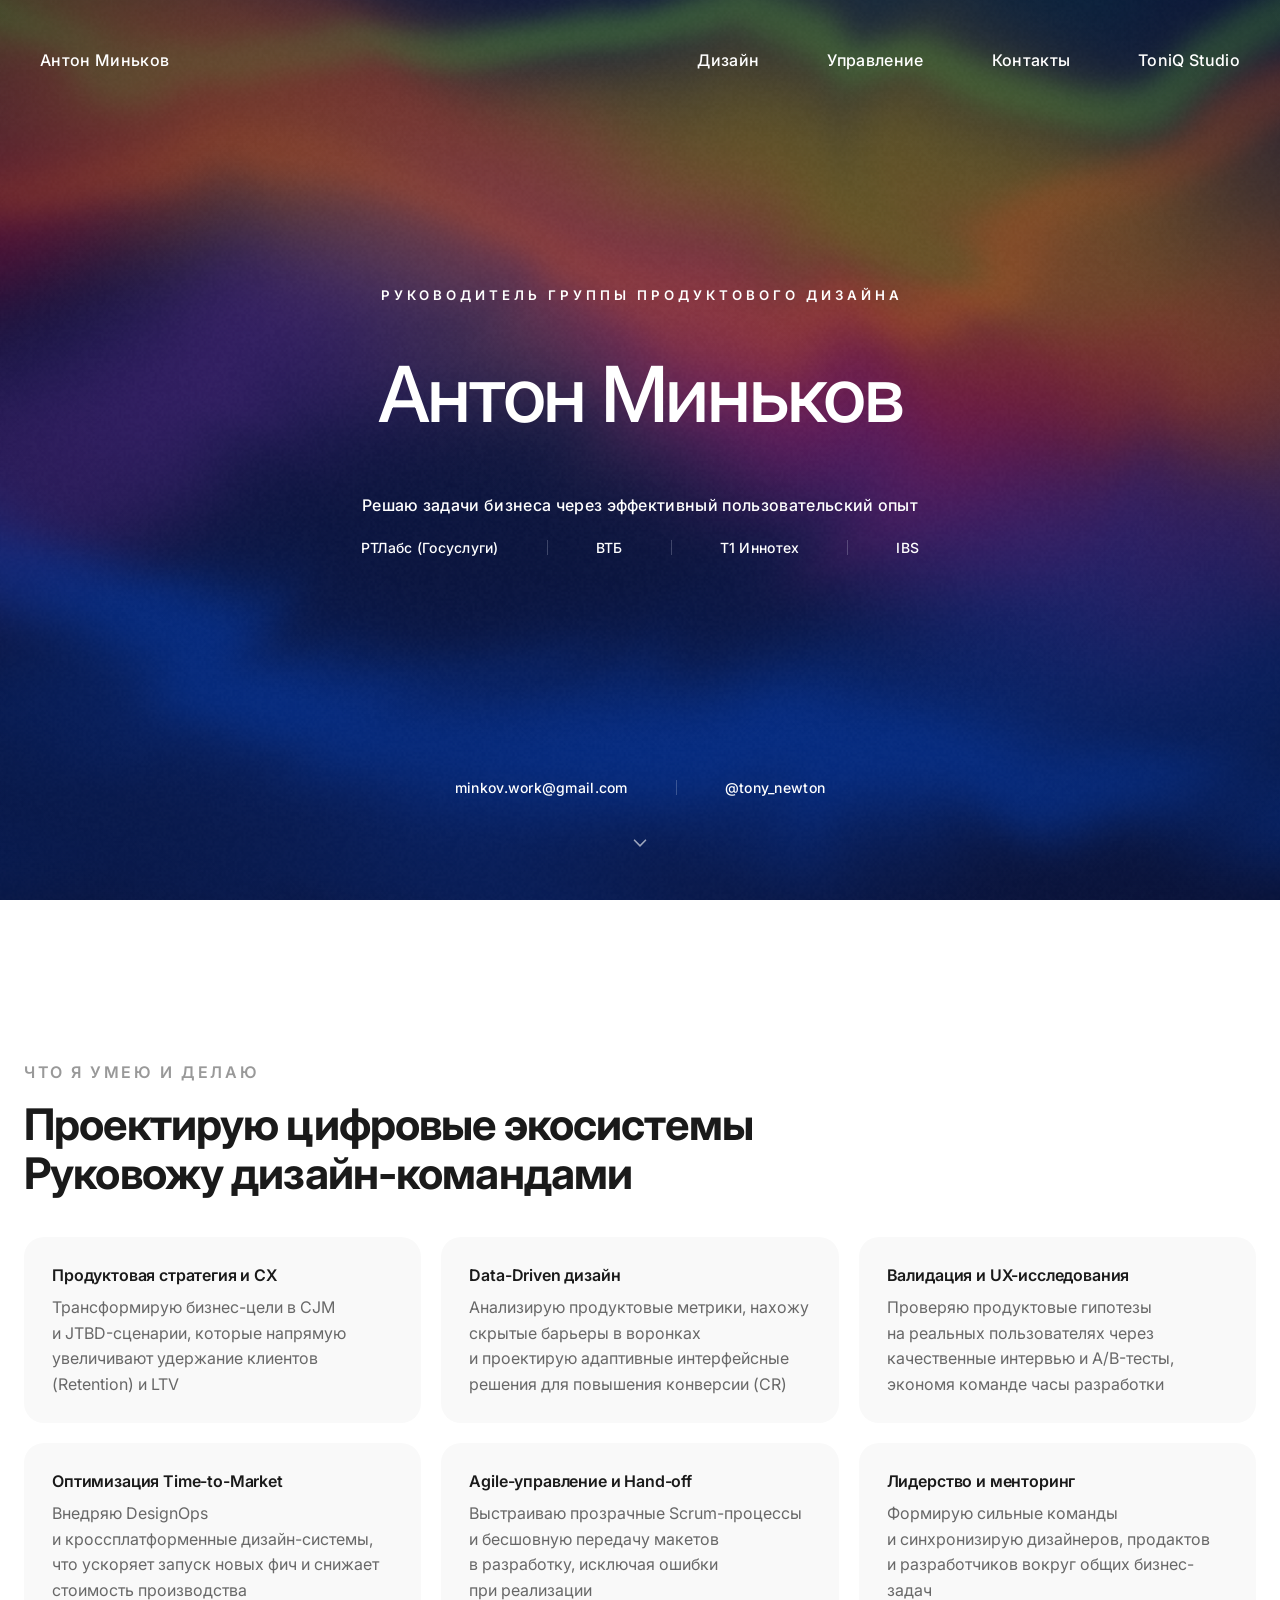
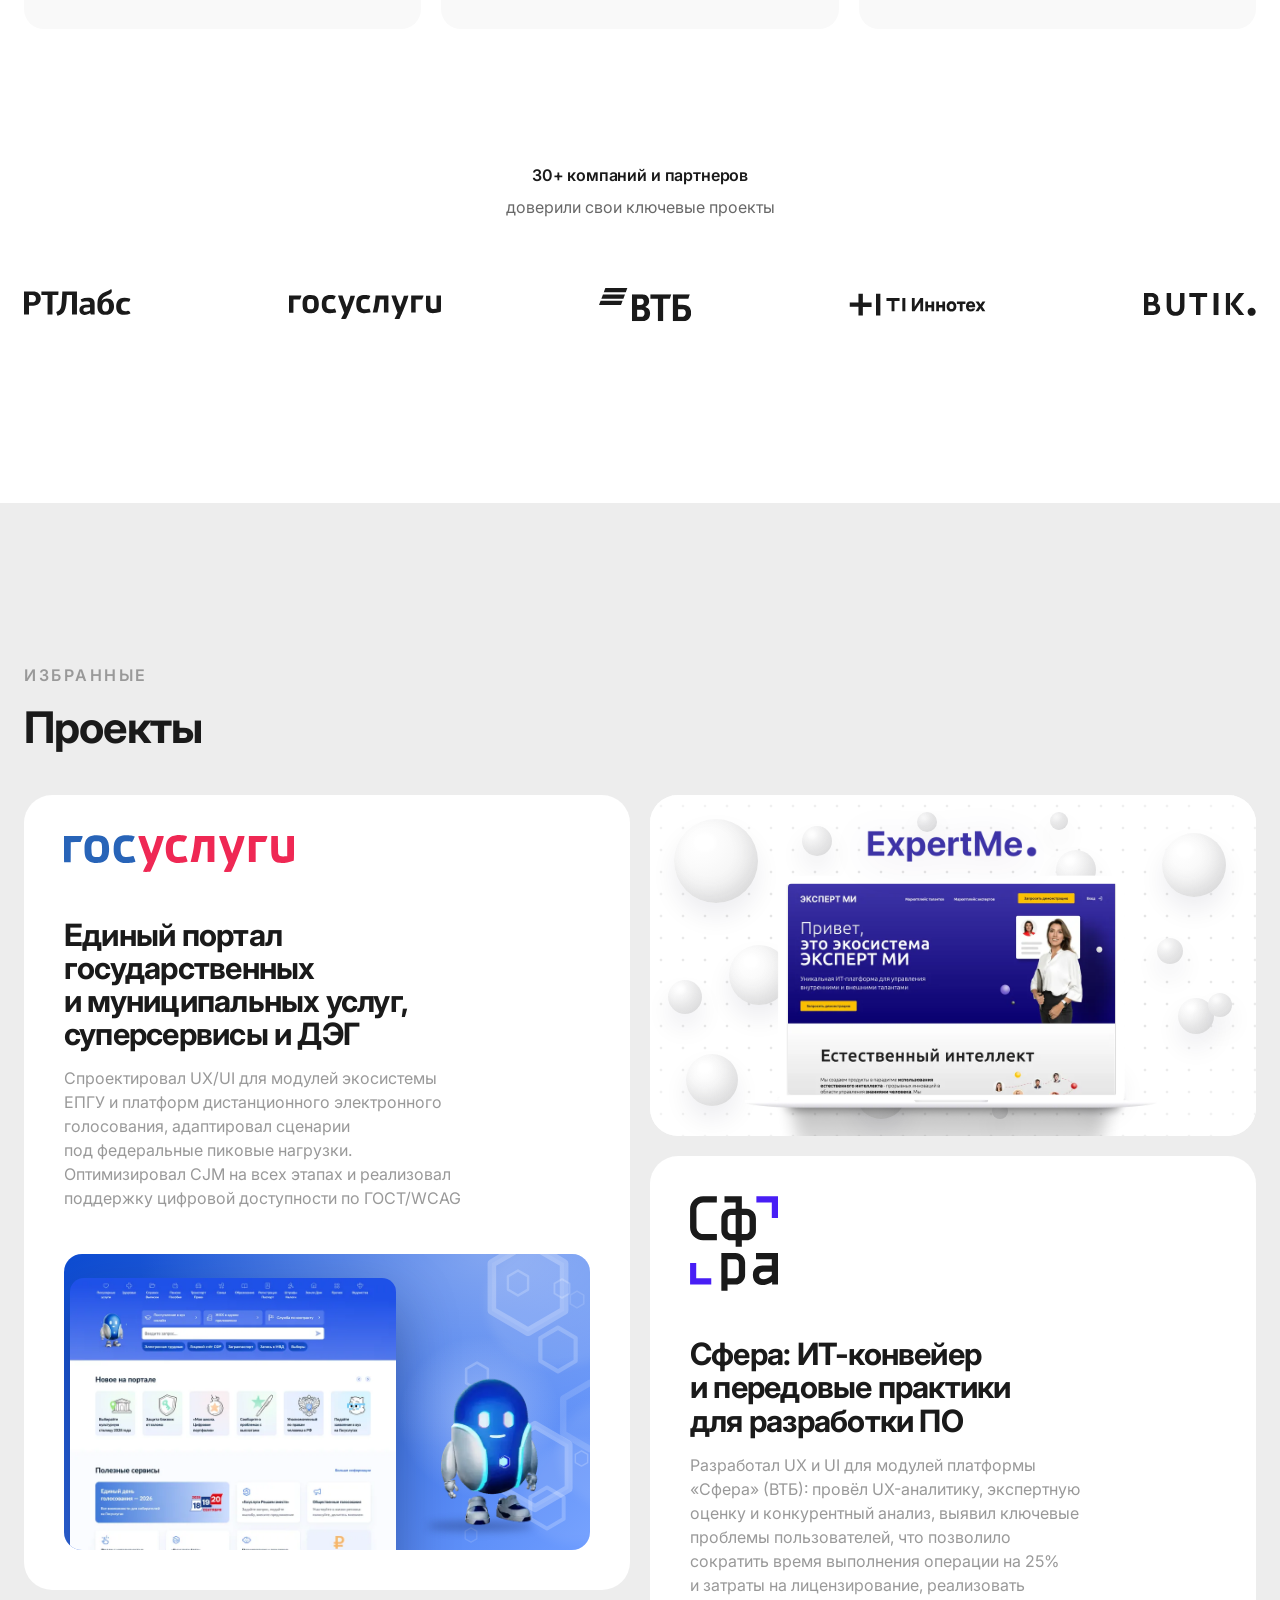
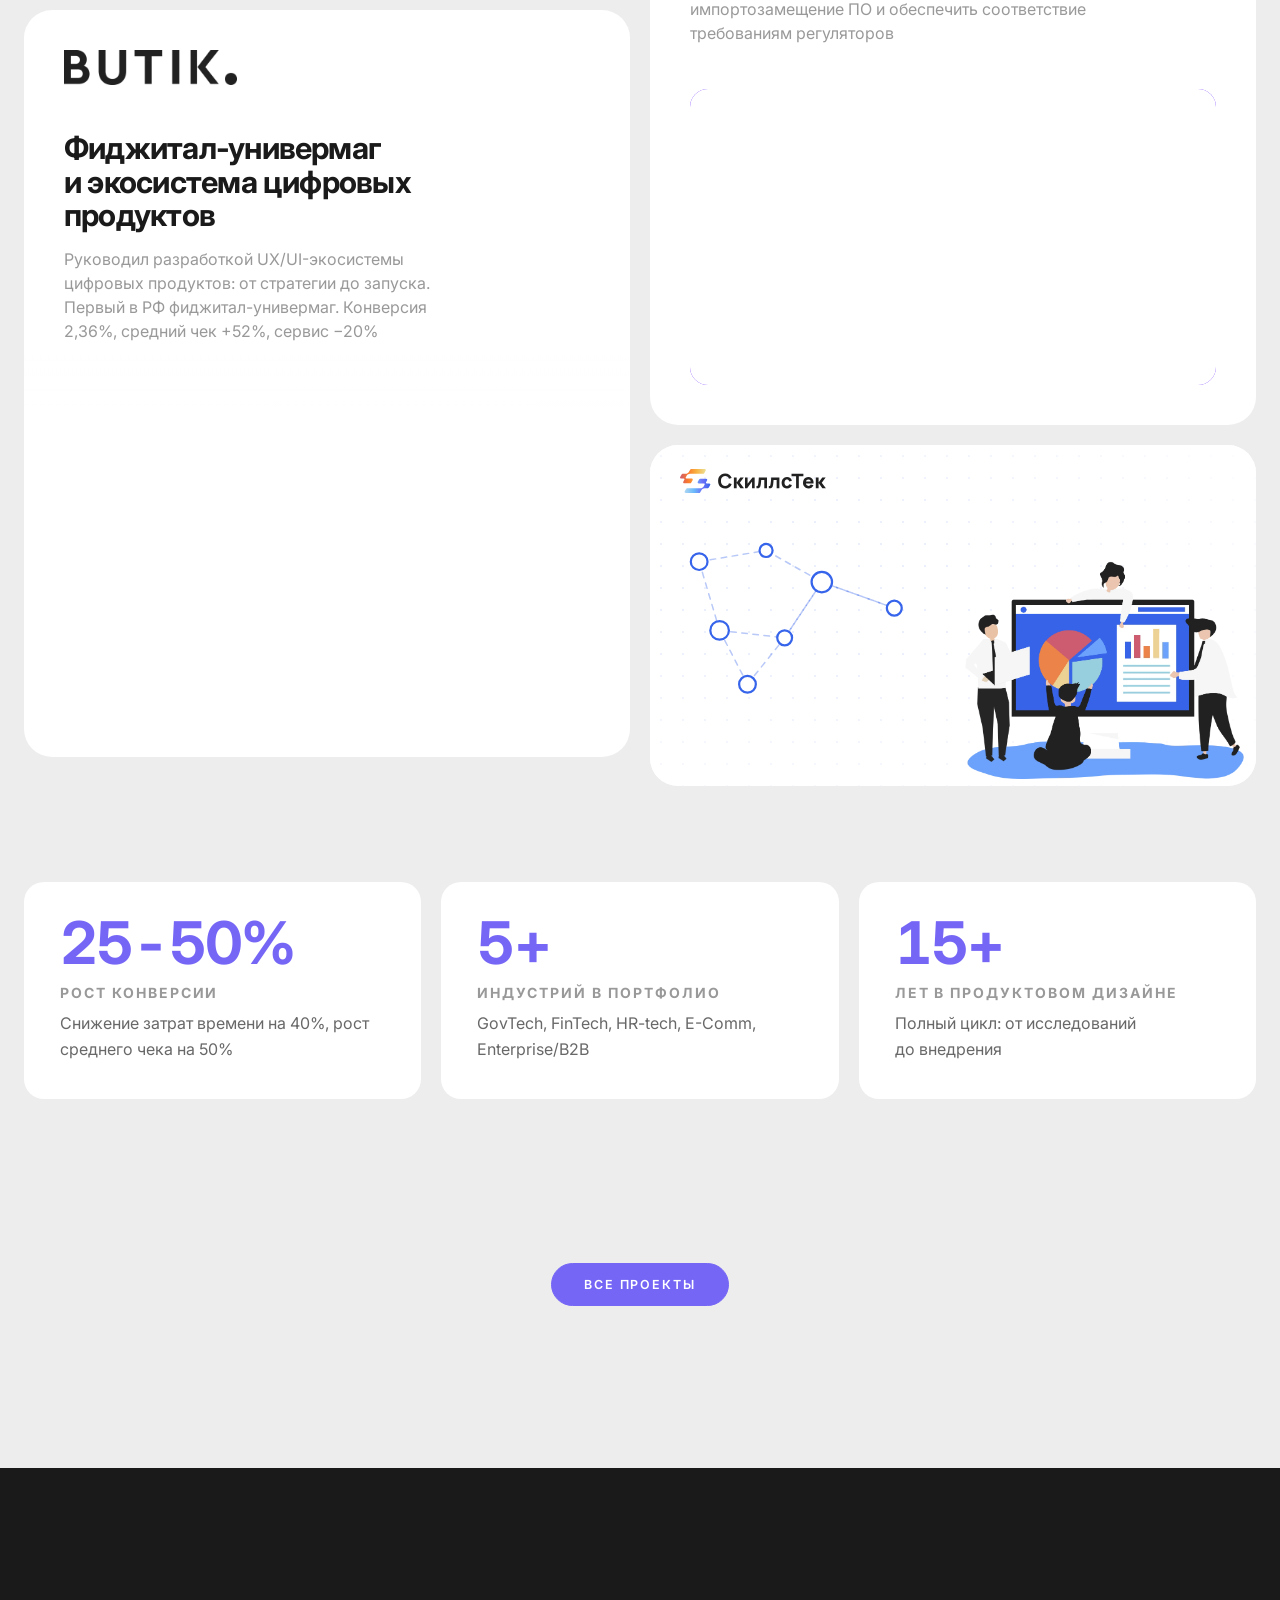
==== index.html @ 94a27f63 "Portfolio site: Антон Миньков — Head of Product Design" ====
<!DOCTYPE html>
<html lang="ru">
<head>
<meta charset="UTF-8">
<meta name="viewport" content="width=device-width, initial-scale=1.0, maximum-scale=1.0">
<title>Антон Миньков — Портфолио</title>
<meta name="description" content="Head of Product Design / Product Design Lead. Проектирую сложные цифровые экосистемы: госсервисы, FinTech, E-commerce. 19+ лет опыта.">
<link rel="icon" href="data:image/svg+xml,%3Csvg xmlns='http://www.w3.org/2000/svg' viewBox='0 0 64 64'%3E%3Crect width='64' height='64' rx='14' fill='%237566F6'/%3E%3Ctext x='32' y='44' font-size='30' font-family='Arial' font-weight='700' fill='white' text-anchor='middle'%3EAM%3C/text%3E%3C/svg%3E">
<link rel="preconnect" href="https://fonts.googleapis.com">
<link rel="preconnect" href="https://fonts.gstatic.com" crossorigin>
<link href="https://fonts.googleapis.com/css2?family=Inter:wght@400;500;600;700;800&display=swap" rel="stylesheet">
<link rel="stylesheet" href="assets/css/style.css">
</head>
<body>

<header class="navbar" id="navbar">
	<nav class="nav">
		<a class="logo" href="index.html">Антон Миньков</a>
		<div class="menu">
			<a href="design.html">Дизайн</a>
			<a href="#">Управление</a>
			<a href="#">Контакты</a>
			<a href="#">ToniQ Studio</a>
		</div>
	</nav>
	<button class="hamburger" id="hamburger" aria-label="Меню"><span></span></button>
</header>

<div class="overlay">
	<a href="design.html">Дизайн</a>
	<a href="#">Управление</a>
	<a href="#">Контакты</a>
	<a href="#">ToniQ Studio</a>
</div>

<main>
	<section class="hero" id="top">
		<canvas id="heroCanvas" aria-hidden="true"></canvas>
		<div class="fallback-bg" aria-hidden="true"></div>
		<div class="hero-veil" aria-hidden="true"></div>

		<div class="hero-inner">
			<p class="hero-topline">Руководитель группы продуктового дизайна</p>

			<div class="hero-name-wrap">
				<span class="hero-name">Антон Миньков</span>
			</div>

			<p class="hero-role">Решаю задачи бизнеса через эффективный пользовательский опыт</p>

			<p class="hero-prev">
				<a href="https://rtlabs.ru/" target="_blank" rel="noopener">РТЛабс (Госуслуги)</a><span class="hero-prev-sep" aria-hidden="true"></span><a href="https://www.vtb.ru/" target="_blank" rel="noopener">ВТБ</a><span class="hero-prev-sep" aria-hidden="true"></span><a href="https://inno.tech/" target="_blank" rel="noopener">T1 Иннотех</a><span class="hero-prev-sep" aria-hidden="true"></span><a href="https://ibs.ru/" target="_blank" rel="noopener">IBS</a>
			</p>
		</div>

		<div class="hero-contacts">
			<a class="contact-link" href="mailto:minkov.work@gmail.com">minkov.work@gmail.com</a>
			<span class="contact-sep" aria-hidden="true"></span>
			<a class="contact-link contact-link--tg" href="https://t.me/tony_newton" target="_blank" rel="noopener">
				<span>@tony_newton</span>
				<span class="contact-qr" aria-hidden="true">
					<img src="assets/img/telegram-qr.svg" alt="" width="148" height="148">
				</span>
			</a>
		</div>

		<a class="hero-scroll" href="#expertise" aria-label="Вниз">
			<svg viewBox="0 0 24 24" width="22" height="22"><path fill="none" stroke="currentColor" stroke-width="1.8" stroke-linecap="round" d="M6 9l6 6 6-6"/></svg>
		</a>
	</section>

	<section class="expertise" id="expertise">
		<div class="container">
			<div class="ex-head reveal">
				<p class="ex-kicker">Что я умею и&nbsp;делаю</p>
				<h2 class="ex-title"><span>Проектирую цифровые экосистемы</span> <span>Руковожу дизайн-командами</span></h2>
			</div>

			<div class="skills">
				<article class="skill-tile reveal">
					<h3 class="skill-title">Продуктовая стратегия и&nbsp;CX</h3>
					<p class="skill-desc">Трансформирую бизнес-цели в&nbsp;CJM и&nbsp;JTBD-сценарии, которые напрямую увеличивают удержание клиентов (Retention) и&nbsp;LTV</p>
				</article>

				<article class="skill-tile reveal">
					<h3 class="skill-title">Data-Driven дизайн</h3>
					<p class="skill-desc">Анализирую продуктовые метрики, нахожу скрытые барьеры в&nbsp;воронках и&nbsp;проектирую адаптивные интерфейсные решения для&nbsp;повышения конверсии (CR)</p>
				</article>

				<article class="skill-tile reveal">
					<h3 class="skill-title">Валидация и&nbsp;UX-исследования</h3>
					<p class="skill-desc">Проверяю продуктовые гипотезы на&nbsp;реальных пользователях через качественные интервью и&nbsp;A/B-тесты, экономя команде часы разработки</p>
				</article>

				<article class="skill-tile reveal">
					<h3 class="skill-title">Оптимизация Time-to-Market</h3>
					<p class="skill-desc">Внедряю DesignOps и&nbsp;кроссплатформенные дизайн-системы, что ускоряет запуск новых фич и&nbsp;снижает стоимость производства</p>
				</article>

				<article class="skill-tile reveal">
					<h3 class="skill-title">Agile-управление и&nbsp;Hand-off</h3>
					<p class="skill-desc">Выстраиваю прозрачные Scrum-процессы и&nbsp;бесшовную передачу макетов в&nbsp;разработку, исключая ошибки при&nbsp;реализации</p>
				</article>

				<article class="skill-tile reveal">
					<h3 class="skill-title">Лидерство и&nbsp;менторинг</h3>
					<p class="skill-desc">Формирую сильные команды и&nbsp;синхронизирую дизайнеров, продактов и&nbsp;разработчиков вокруг общих бизнес-задач</p>
				</article>
			</div>

			<div class="clients" id="clients">
				<h3 class="clients-title reveal"><strong class="clients-title-strong">30+ компаний и партнеров</strong><br><span class="clients-title-sub">доверили свои ключевые проекты</span></h3>

				<div class="clients-stage" role="img" aria-label="Логотипы компаний-клиентов">
					<div class="clients-row">
						<img src="assets/img/clients/01.svg" alt="" loading="lazy" decoding="async">
						<img src="assets/img/clients/02.svg" alt="" loading="lazy" decoding="async">
						<img src="assets/img/clients/03.svg" alt="" loading="lazy" decoding="async">
						<img src="assets/img/clients/04.svg" alt="" loading="lazy" decoding="async">
						<img src="assets/img/clients/05.svg" alt="" loading="lazy" decoding="async">
					</div>
					<div class="clients-row">
						<img src="assets/img/clients/06.svg" alt="" loading="lazy" decoding="async">
						<img src="assets/img/clients/07.svg" alt="" loading="lazy" decoding="async">
						<img src="assets/img/clients/08.svg" alt="" loading="lazy" decoding="async">
						<img src="assets/img/clients/09.svg" alt="" loading="lazy" decoding="async">
						<img src="assets/img/clients/10.svg" alt="" loading="lazy" decoding="async">
					</div>
					<div class="clients-row">
						<img src="assets/img/clients/11.svg" alt="" loading="lazy" decoding="async">
						<img src="assets/img/clients/12.svg" alt="" loading="lazy" decoding="async">
						<img src="assets/img/clients/13.svg" alt="" loading="lazy" decoding="async">
						<img src="assets/img/clients/14.svg" alt="" loading="lazy" decoding="async">
						<img src="assets/img/clients/15.svg" alt="" loading="lazy" decoding="async">
					</div>
				</div>
			</div>

		</div>
	</section>

	<section class="pcards" id="cases">
		<div class="container">
			<div class="ex-head reveal">
				<p class="ex-kicker">Избранные</p>
				<h2 class="ex-title">Проекты</h2>
			</div>

			<div class="pcards-grid">
				<div class="pcards-col">
					<article class="pcard reveal">
						<a class="pcard-link" href="design.html#gosuslugi">
							<img class="pcard-logo pcard-logo--gosuslugi" src="assets/logos/gosuslugi.svg" alt="Госуслуги" width="230" height="36" loading="lazy" decoding="async">
							<h3 class="pcard-title">Единый портал государственных и&nbsp;муниципальных услуг, суперсервисы и&nbsp;ДЭГ</h3>
							<p class="pcard-desc">Спроектировал UX/UI для&nbsp;модулей экосистемы ЕПГУ и&nbsp;платформ дистанционного электронного голосования, адаптировал сценарии под&nbsp;федеральные пиковые нагрузки. Оптимизировал CJM на&nbsp;всех этапах и&nbsp;реализовал поддержку цифровой доступности по&nbsp;ГОСТ/WCAG</p>
							<span class="pcard-media">
								<span class="cover-art art-gosuslugi" style="--bg:linear-gradient(135deg,#0D4CD3 0%,#6D9CFF 100%);">
									<span class="art-bg" style="background:linear-gradient(135deg,#0D4CD3 0%,#6D9CFF 100%);"></span>
									<span class="gs-blob"></span>
									<span class="gs-blob2"></span>
									<span class="gs-blob3"></span>
									<span class="gs-hex h1"></span>
									<span class="gs-hex h2 f"></span>
									<span class="gs-hex h3 dim"></span>
									<span class="gs-hex h4"></span>
									<span class="gs-hex h5"></span>
									<span class="gs-hex h6 dim"></span>
									<span class="gs-hex h7 f"></span>
									<span class="gs-hex h8"></span>
									<span class="gs-hex h9"></span>
									<span class="gs-hex h10 dim"></span>
									<span class="gs-hex h11"></span>
									<span class="gs-hex h12 dim"></span>
									<img class="gs-ui" src="assets/img/gosuslugi-ui.webp" alt="" aria-hidden="true" loading="lazy" decoding="async">
									<span class="max-glow"></span>
									<span class="max-shadow"></span>
									<picture>
										<source media="(prefers-reduced-motion: reduce)" srcset="assets/img/max-greet.webp">
										<img class="max-robot max-robot--live" src="assets/img/max-anim.webp" alt="" aria-hidden="true" loading="lazy" decoding="async">
									</picture>
									<span class="max-spark s1" aria-hidden="true"></span>
									<span class="max-spark s2" aria-hidden="true"></span>
									<span class="max-spark s3" aria-hidden="true"></span>
									<span class="max-spark s4" aria-hidden="true"></span>
									<span class="max-spark s5" aria-hidden="true"></span>
									<span class="max-spark s6" aria-hidden="true"></span>
								</span>
							</span>
						</a>
					</article>

					<article class="pcard pcard--bleed reveal">
						<a class="pcard-link" href="design.html#butik">
							<img class="pcard-logo pcard-logo--butik" src="assets/logos/butik.webp" alt="Butik" width="174" height="35" loading="lazy" decoding="async">
							<h3 class="pcard-title">Фиджитал-универмаг и&nbsp;экосистема цифровых продуктов</h3>
							<p class="pcard-desc">Руководил разработкой UX/UI-экосистемы цифровых продуктов: от&nbsp;стратегии до&nbsp;запуска. Первый в&nbsp;РФ фиджитал-универмаг. Конверсия <span class="num">2,36%</span>, средний чек <span class="num">+52%</span>, сервис <span class="num">−20%</span></p>
							<span class="pcard-media">
								<span class="cover-art art-butik art-butik--clear">
									<span class="butik-slides">
										<img src="assets/img/foto/f01.webp" alt="" aria-hidden="true" loading="lazy" decoding="async">
										<img src="assets/img/foto/f02.webp" alt="" aria-hidden="true" loading="lazy" decoding="async">
										<img src="assets/img/foto/f03.webp" alt="" aria-hidden="true" loading="lazy" decoding="async">
										<img src="assets/img/foto/f04.webp" alt="" aria-hidden="true" loading="lazy" decoding="async">
										<img src="assets/img/foto/f05.webp" alt="" aria-hidden="true" loading="lazy" decoding="async">
										<img src="assets/img/foto/f06.webp" alt="" aria-hidden="true" loading="lazy" decoding="async">
										<img src="assets/img/foto/f07.webp" alt="" aria-hidden="true" loading="lazy" decoding="async">
										<img src="assets/img/foto/f08.webp" alt="" aria-hidden="true" loading="lazy" decoding="async">
										<img src="assets/img/foto/f09.webp" alt="" aria-hidden="true" loading="lazy" decoding="async">
										<img src="assets/img/foto/f10.webp" alt="" aria-hidden="true" loading="lazy" decoding="async">
										<img src="assets/img/foto/f11.webp" alt="" aria-hidden="true" loading="lazy" decoding="async">
										<img src="assets/img/foto/f12.webp" alt="" aria-hidden="true" loading="lazy" decoding="async">
										<img src="assets/img/foto/f13.webp" alt="" aria-hidden="true" loading="lazy" decoding="async">
										<img src="assets/img/foto/f14.webp" alt="" aria-hidden="true" loading="lazy" decoding="async">
									</span>
									<span class="butik-veil" aria-hidden="true"></span>
								</span>
							</span>
						</a>
					</article>
				</div>

				<div class="pcards-col">
					<article class="pcard pcard--half pcard--em reveal">
						<a class="pcard-link" href="design.html">
							<span class="pcard-media">
								<span class="cover-art cover-expertme">
									<span class="ce-dots"></span>
									<span class="ce-ball b1"></span>
									<span class="ce-ball b2"></span>
									<span class="ce-ball b3"></span>
									<span class="ce-ball b4"></span>
									<span class="ce-ball b5"></span>
									<span class="ce-ball b6"></span>
									<span class="ce-ball b7"></span>
									<span class="ce-ball b8"></span>
									<span class="ce-ball b9"></span>
									<span class="ce-ball b10"></span>
									<span class="ce-ball b11"></span>
									<span class="ce-ball b12"></span>
									<span class="ce-ball b13"></span>
									<span class="ce-ball b14"></span>
									<span class="ce-ball b15"></span>
									<span class="ce-ball b16"></span>
									<span class="ce-window">
										<img class="ce-frame" src="assets/img/group6.webp" alt="" aria-hidden="true" width="1106" height="700" loading="lazy" decoding="async">
										<span class="ce-scroll"><img class="ce-page" src="assets/img/expertme-site.webp" alt="" aria-hidden="true" width="820" height="2901" loading="lazy" decoding="async"></span>
									</span>
									<img class="ce-word" src="assets/logos/expertme-wordmark-3e34a8.png" alt="ExpertMe" width="470" height="120" loading="lazy" decoding="async">
								</span>
							</span>
						</a>
					</article>

					<article class="pcard reveal">
						<a class="pcard-link" href="design.html#innotech">
							<img class="pcard-logo pcard-logo--sfera" src="assets/logos/sfera.svg" alt="Сфера" width="88" height="95" loading="lazy" decoding="async">
							<h3 class="pcard-title">Сфера: ИТ-конвейер и&nbsp;передовые практики для&nbsp;разработки ПО</h3>
							<p class="pcard-desc">Разработал UX и&nbsp;UI для&nbsp;модулей платформы «Сфера» (ВТБ): провёл UX-аналитику, экспертную оценку и&nbsp;конкурентный анализ, выявил ключевые проблемы пользователей, что позволило сократить время выполнения операции на&nbsp;<span class="num">25%</span> и&nbsp;затраты на&nbsp;лицензирование, реализовать импортозамещение ПО и&nbsp;обеспечить соответствие требованиям регуляторов</p>
							<span class="pcard-media">
							<span class="cover-art sfera-video-cover">
								<video class="sfera-video" poster="assets/video/sfera-poster.webp" muted loop playsinline preload="none" aria-hidden="true">
									<source data-src="assets/video/sfera-720p.mp4" type="video/mp4">
									<source data-src="assets/video/sfera-720p.webm" type="video/webm">
								</video>
							</span>
							</span>
						</a>
					</article>

					<article class="pcard pcard--half pcard--skill reveal">
						<a class="pcard-link" href="#">
							<span class="pcard-media">
								<span class="cover-art cover-skill">
									<span class="sk-grid" aria-hidden="true"></span>
									<svg class="sk-net" viewBox="0 0 300 200" aria-hidden="true">
										<g class="sk-lines">
											<line x1="40" y1="42" x2="112" y2="30"/>
											<line x1="112" y1="30" x2="172" y2="64"/>
											<line x1="172" y1="64" x2="250" y2="92"/>
											<line x1="40" y1="42" x2="62" y2="116"/>
											<line x1="62" y1="116" x2="132" y2="124"/>
											<line x1="132" y1="124" x2="172" y2="64"/>
											<line x1="62" y1="116" x2="92" y2="174"/>
											<line x1="92" y1="174" x2="132" y2="124"/>
											<line x1="172" y1="64" x2="132" y2="124"/>
											<line x1="250" y1="92" x2="172" y2="64"/>
										</g>
										<g class="sk-nodes">
											<circle cx="40" cy="42" r="9" style="--d:0s"/>
											<circle cx="112" cy="30" r="7" style="--d:-.3s"/>
											<circle cx="172" cy="64" r="11" style="--d:-.6s"/>
											<circle cx="250" cy="92" r="8" style="--d:-.9s"/>
											<circle cx="62" cy="116" r="10" style="--d:-1.2s"/>
											<circle cx="132" cy="124" r="8" style="--d:-1.5s"/>
											<circle cx="92" cy="174" r="9" style="--d:-1.8s"/>
										</g>
									</svg>
									<img class="sk-logo" src="assets/logos/skillstech.svg" alt="СкиллсТек" width="140" height="23" loading="lazy" decoding="async">
									<img class="sk-hero" src="assets/img/skillstech-hero.webp" alt="" aria-hidden="true" width="893" height="707" loading="lazy" decoding="async">
								</span>
							</span>
						</a>
					</article>
				</div>
			</div>

			<div class="stats reveal">
				<div class="stats-row">
					<div class="stat">
						<p class="stat-num" data-count="25" data-suffix="-50%">25-50%</p>
						<p class="stat-label">Рост конверсии</p>
						<p class="stat-note">Снижение затрат времени на&nbsp;40%, рост среднего чека на&nbsp;50%</p>
					</div>
					<div class="stat">
						<p class="stat-num" data-count="5" data-suffix="+">5+</p>
						<p class="stat-label">Индустрий в&nbsp;портфолио</p>
						<p class="stat-note">GovTech, FinTech, HR-tech, E-Comm, Enterprise/B2B</p>
					</div>
					<div class="stat">
						<p class="stat-num" data-count="15" data-suffix="+">15+</p>
						<p class="stat-label">Лет в&nbsp;продуктовом дизайне</p>
						<p class="stat-note">Полный цикл: от&nbsp;исследований до&nbsp;внедрения</p>
					</div>
				</div>
			</div>

			<div class="ex-all-wrap reveal">
				<a class="ex-all" href="design.html">Все проекты</a>
			</div>
		</div>
	</section>

	<footer class="footer" id="contact">
	</footer>
</main>

<script src="assets/js/aurora.js"></script>
<script src="assets/js/main.js"></script>
</body>
</html>
---- assets/css/style.css ----
/* ============================================================
   Антон Миньков — Portfolio (inspired by michellegore.com)
   ============================================================ */

:root {
  --ink: #1A1A1A;
  --gray: #4f4f4f;
  --gray-2: #686868;
  --gray-3: #999999;
  --gray-4: #a5a5a5;
  --paper: #ffffff;
  --paper-2: #f9f9f9;
  --card: #f1f1f1;
  --pill: #262626;
  --line: #eeeeee;
  --vl-gap: clamp(120px, 25.3125vw, 324px);
  --maxw: 1280px;
}

* { margin: 0; padding: 0; box-sizing: border-box; }

html { scroll-behavior: smooth; }

body {
  font-family: "Inter", -apple-system, BlinkMacSystemFont, "Segoe UI", Roboto, "Helvetica Neue", Arial, sans-serif;
  color: var(--gray);
  background: var(--paper);
  -webkit-font-smoothing: antialiased;
  text-rendering: optimizeLegibility;
}

img { max-width: 100%; display: block; }
a { color: var(--gray-2); text-decoration: none; }
a:hover { color: var(--gray-4); }

.container { width: 100%; max-width: var(--maxw); margin: 0 auto; padding: 0 24px; }

/* ---------------- Header ---------------- */

.navbar {
  position: fixed;
  top: 0; left: 0; right: 0;
  z-index: 60;
  display: flex;
  align-items: center;
  justify-content: space-between;
  padding: 22px 40px;
  height: 62px;
  transition: background .35s ease, box-shadow .35s ease, padding .35s ease, height .35s ease;
}

.nav {
  display: flex;
  align-items: center;
  justify-content: space-between;
  width: 100%;
  max-width: 1280px;
  margin: 0 auto;
}

.navbar .logo {
  font-size: 16px;
  font-weight: 500;
  letter-spacing: .02em;
  line-height: 18px;
  color: #ffffff;
  white-space: nowrap;
  transition: color .35s ease, transform .35s ease, opacity .3s ease;
  transform: translateY(29px);
}

.navbar .logo:hover { opacity: .78; }

.navbar .menu {
  display: flex;
  gap: 68px;
  transition: transform .35s ease;
  transform: translateY(29px);
}

.navbar .menu a {
  font-size: 16px;
  font-weight: 500;
  letter-spacing: .02em;
  line-height: 18px;
  color: #ffffff;
  transition: color .3s ease, opacity .3s ease;
}

.navbar .menu a:hover { color: #ffffff; opacity: .75; }

.navbar.scrolled {
  background: rgba(255, 255, 255, .94);
  backdrop-filter: blur(14px);
  -webkit-backdrop-filter: blur(14px);
  box-shadow: 0 1px 0 rgba(0, 0, 0, .06);
  height: 120px;
  padding: 0 40px;
}

.navbar.scrolled .logo { color: var(--ink); transform: translateY(0); }
.navbar.scrolled .menu { transform: translateY(0); }
.navbar.scrolled .hamburger { transform: translateY(0); }
.navbar.scrolled .menu a { color: var(--gray-2); }
.navbar.scrolled .menu a:hover { color: var(--ink); opacity: .75; }
.navbar .menu a.active { color: #ffffff; }
.navbar.scrolled .menu a.active { color: var(--ink); }

body.menu-open .navbar { z-index: 70; }
body.menu-open .logo { color: var(--ink); }

.hamburger {
  display: none;
  width: 42px; height: 42px;
  border: 0;
  background: transparent;
  cursor: pointer;
  position: relative;
  z-index: 70;
  transition: transform .35s ease;
  transform: translateY(29px);
}

.hamburger span,
.hamburger span::before,
.hamburger span::after {
  content: "";
  position: absolute;
  left: 10px; right: 10px;
  height: 2px;
  background: #ffffff;
  transition: background .3s ease, transform .3s ease, top .3s ease;
}

.hamburger span { top: 20px; }
.hamburger span::before { top: -7px; left: 0; right: 0; }
.hamburger span::after { top: 7px; left: 0; right: 0; }

.navbar.scrolled .hamburger span,
.navbar.scrolled .hamburger span::before,
.navbar.scrolled .hamburger span::after { background: var(--ink); }

body.menu-open .hamburger span { background: transparent; }
body.menu-open .hamburger span::before { top: 0; transform: rotate(45deg); background: var(--ink); }
body.menu-open .hamburger span::after { top: 0; transform: rotate(-45deg); background: var(--ink); }

.overlay {
  position: fixed;
  inset: 0;
  z-index: 65;
  background: rgba(255, 255, 255, .98);
  display: flex;
  flex-direction: column;
  align-items: center;
  justify-content: center;
  gap: 26px;
  opacity: 0;
  visibility: hidden;
  transition: opacity .35s ease, visibility .35s ease;
}

body.menu-open .overlay { opacity: 1; visibility: visible; }

.overlay a {
  font-size: 1.7rem;
  font-weight: 700;
  color: var(--ink);
  transition: color .3s ease, opacity .3s ease;
}

.overlay a:hover { color: #7566F6; opacity: .85; }

/* ---------------- Hero ---------------- */

.hero {
  position: relative;
  min-height: 100vh;
  overflow: hidden;
  background: #0B143B;
  display: flex;
  align-items: center;
  justify-content: center;
  text-align: center;
}

#heroCanvas { position: absolute; inset: 0; width: 100%; height: 100%; display: block; }

.fallback-bg {
  position: absolute; inset: 0;
  background: linear-gradient(135deg, #0B143B 0%, #17256C 22%, #0055FF 40%, #7A2F99 55%, #FF0033 68%, #FFCC00 84%, #00CC66 100%);
  background-size: 300% 300%;
  animation: drift 26s ease-in-out infinite;
}

@keyframes drift {
  0%, 100% { background-position: 0% 50%; }
  50%      { background-position: 100% 50%; }
}

body.webgl .fallback-bg { display: none; }

.hero-veil {
  position: absolute; inset: 0;
  background: radial-gradient(120% 90% at 50% 45%, rgba(11, 20, 59, .18) 0%, rgba(11, 20, 59, .55) 100%);
}

.hero-inner {
  position: relative;
  z-index: 2;
  padding: 0 24px;
  width: 100%;
  display: flex;
  flex-direction: column;
  align-items: center;
  transform: translateY(-40px);
}

@keyframes heroReveal {
  from { opacity: 0; transform: translateY(34px); }
  to   { opacity: 1; transform: translateY(0); }
}

.hero-inner > * {
  opacity: 0;
  animation: heroReveal 1.1s cubic-bezier(.22, 1, .36, 1) forwards;
}

.hero-topline      { animation-delay: .10s; }
.hero-name-wrap    { animation-delay: .28s; }
.hero-role         { animation-delay: .52s; }
.hero-prev         { animation-delay: .70s; }

@media (prefers-reduced-motion: reduce) {
  .hero-inner > * { animation: none; opacity: 1; }
  .hero-contacts { animation: none; opacity: 1; }
  .hero-scroll { animation: none; opacity: 1; }
}

.hero-topline {
  position: relative;
  top: -24px;
  white-space: nowrap;
  font-size: .892rem;
  font-weight: 600;
  letter-spacing: .3em;
  text-indent: .3em;
  text-transform: uppercase;
  line-height: 1.4;
  color: #ffffff;
  margin-top: 40px;
  margin-bottom: 14px;
}

.hero-name-wrap {
  position: relative;
  top: -16px;
  margin: 28px 0 26px;
}

.hero-name {
  font-size: clamp(2.9rem, 12vw, 4.83rem);
  font-weight: 500;
  line-height: 1.04;
  letter-spacing: -.03em;
  color: #ffffff;
}

.hero-name .dim { color: rgba(255, 255, 255, .22); }

@keyframes marquee {
  from { transform: translateX(0); }
  to   { transform: translateX(-50%); }
}

.hero-role {
  font-size: 16px;
  font-weight: 500;
  letter-spacing: .02em;
  line-height: 1.5;
  text-wrap: balance;
  color: #ffffff;
  margin-top: 16px;
  margin-bottom: 12px;
}

.hero-prev {
  position: relative;
  top: 8px;
  margin-top: 0;
  display: flex;
  align-items: center;
  justify-content: center;
  flex-wrap: wrap;
  gap: 48px;
  font-size: 14px;
  font-weight: 500;
  letter-spacing: .02em;
  line-height: 1.55;
  color: #ffffff;
}

.hero-prev-sep {
  flex: none;
  width: 1px;
  height: 15px;
  background: rgba(238, 242, 255, .22);
}

.hero-prev a {
  position: relative;
  color: inherit;
  transition: color .3s ease, opacity .3s ease;
}

.hero-prev a::after {
  content: "";
  position: absolute;
  left: calc(100% + 4px);
  top: 50%;
  width: .75em;
  height: .75em;
  background: currentColor;
  -webkit-mask: url("data:image/svg+xml,%3Csvg%20xmlns='http://www.w3.org/2000/svg'%20viewBox='0%200%2024%2024'%20fill='none'%20stroke='black'%20stroke-width='2.4'%20stroke-linecap='round'%20stroke-linejoin='round'%3E%3Cpath%20d='M3%2021%2021%203M8%203h13v13'/%3E%3C/svg%3E") center / contain no-repeat;
  mask: url("data:image/svg+xml,%3Csvg%20xmlns='http://www.w3.org/2000/svg'%20viewBox='0%200%2024%2024'%20fill='none'%20stroke='black'%20stroke-width='2.4'%20stroke-linecap='round'%20stroke-linejoin='round'%3E%3Cpath%20d='M3%2021%2021%203M8%203h13v13'/%3E%3C/svg%3E") center / contain no-repeat;
  opacity: 0;
  transform: translate(-4px, -50%);
  transition: opacity .25s ease, transform .3s cubic-bezier(.22, 1, .36, 1);
}

.hero-prev a:hover {
  color: #ffffff;
  opacity: .75;
}

.hero-prev a:hover::after {
  opacity: 1;
  transform: translate(2px, -50%);
}

.hero-contacts {
  position: absolute;
  left: 0; right: 0;
  bottom: 104px;
  z-index: 4;
  display: flex;
  align-items: center;
  justify-content: center;
  gap: 48px;
  padding: 0 40px;
  pointer-events: none;
  opacity: 0;
  animation: contactsIn 1.2s ease .9s forwards;
}

@keyframes contactsIn {
  from { opacity: 0; }
  to   { opacity: 1; }
}

.hero-contacts a { pointer-events: auto; }

.contact-link {
  display: inline-flex;
  align-items: center;
  gap: 10px;
  font-size: 14px;
  font-weight: 500;
  letter-spacing: .02em;
  color: #ffffff;
  text-decoration: none;
  white-space: nowrap;
  transition: color .3s ease, opacity .3s ease;
}

.contact-link:hover { color: #ffffff; }

.contact-link:not(.contact-link--tg):hover { opacity: .75; }

.contact-link--tg:hover > span { opacity: .75; }

.contact-link--tg { position: relative; }

.contact-sep {
  flex: none;
  width: 1px;
  height: 15px;
  background: rgba(238, 242, 255, .22);
}

.contact-qr {
  position: absolute;
  bottom: calc(100% + 16px);
  left: 50%;
  width: 168px; height: 168px;
  padding: 10px;
  border-radius: 16px;
  background: #ffffff;
  box-shadow: 0 24px 64px rgba(4, 8, 34, .55);
  transform: translate(-50%, 12px) scale(.94);
  opacity: 0;
  visibility: hidden;
  pointer-events: none;
  transition: opacity .3s ease, transform .4s cubic-bezier(.22, 1, .36, 1), visibility .4s;
}

.contact-qr::after {
  content: "";
  position: absolute;
  left: 50%;
  bottom: -6px;
  width: 12px; height: 12px;
  border-radius: 2px;
  background: #ffffff;
  transform: translateX(-50%) rotate(45deg);
}

.contact-qr img {
  display: block;
  width: 100%; height: 100%;
  border-radius: 8px;
}

.contact-link--tg:hover .contact-qr,
.contact-link--tg:focus-visible .contact-qr {
  opacity: 1;
  visibility: visible;
  transform: translate(-50%, 0) scale(1);
}

@media (hover: none) {
  .contact-qr { display: none; }
}

.hero-scroll {
  position: absolute;
  left: 50%;
  bottom: 46px;
  transform: translateX(-50%);
  z-index: 3;
  width: 22px; height: 22px;
  display: grid;
  place-items: center;
  color: rgba(255, 255, 255, .6);
  opacity: 0;
  animation: contactsIn 1.2s ease .9s forwards;
  transition: color .3s ease;
}

.hero-scroll:hover { color: #ffffff; }

.hero-scroll svg {
  animation: bob 3s ease-in-out 2.1s infinite;
}

@keyframes bob {
  0%, 100% { transform: translateY(0); }
  50%      { transform: translateY(6px); }
}

@media (prefers-reduced-motion: reduce) {
  .hero-name-track { animation: none; }
  .fallback-bg { animation: none; }
  .hero-scroll svg { animation: none; }
}

/* ---------------- Work cover (inner page) ---------------- */

.work-cover {
  position: relative;
  min-height: 100vh;
  display: flex;
  align-items: center;
  overflow: hidden;
  background: #0F5BFF;
}

.cover-bg {
  position: absolute;
  inset: 0;
  background: linear-gradient(135deg, #0F5BFF 0%, #6FA0FF 100%);
}

.cover-veil {
  position: absolute;
  inset: 0;
  background: linear-gradient(90deg, rgba(6, 14, 46, .62) 0%, rgba(6, 14, 46, .2) 55%, rgba(6, 14, 46, .45) 100%);
}

.work-cover-inner {
  position: relative;
  z-index: 2;
  width: 100%;
  display: flex;
  align-items: center;
  min-height: 100vh;
  padding-top: 150px;
  padding-bottom: 180px;
}

.work-cover-left { width: min(380px, 100%); }

.cover-mark {
  font-size: clamp(1.6rem, 3vw, 2.4rem);
  font-weight: 700;
  letter-spacing: .02em;
  color: #ffffff;
  margin-bottom: 44px;
}

.cover-label {
  font-size: .78rem;
  font-weight: 700;
  letter-spacing: .02em;
  color: #ffffff;
}

.cover-value {
  margin-top: 4px;
  font-size: 14px;
  font-weight: 400;
  line-height: 1.5;
  color: rgba(255, 255, 255, .92);
}

.cover-line {
  display: block;
  height: 1px;
  background: rgba(255, 255, 255, .25);
  margin: 18px 0;
}

.cover-btn {
  position: absolute;
  left: 24px;
  bottom: 76px;
  z-index: 3;
  display: inline-block;
  padding: 10px 26px;
  border: 1px solid rgba(255, 255, 255, .8);
  border-radius: 2px;
  font-size: .72rem;
  font-weight: 600;
  letter-spacing: .18em;
  text-transform: uppercase;
  color: #ffffff;
  transition: background .3s ease, color .3s ease, border-color .3s ease;
}

.cover-btn:hover {
  background: #ffffff;
  border-color: #ffffff;
  color: #020202;
}

.cover-more {
  position: absolute;
  left: 50%;
  bottom: 34px;
  transform: translateX(-50%);
  z-index: 3;
  color: rgba(255, 255, 255, .7);
  transition: color .3s ease;
}

.cover-more:hover { color: #ffffff; }

/* ---------------- Expertise ---------------- */

.expertise {
  min-height: 100vh;
  display: flex;
  flex-direction: column;
  justify-content: center;
  padding: calc(var(--vl-gap) / 2) 0 calc(var(--vl-gap) / 2);
}

.ex-kicker {
  font-size: 1rem;
  font-weight: 600;
  letter-spacing: .16em;
  text-transform: uppercase;
  color: var(--gray-3);
  margin-bottom: 18px;
}

.ex-title {
  font-size: clamp(1.9rem, 3.4vw, 3rem);
  font-weight: 700;
  letter-spacing: -.02em;
  line-height: 1.12;
  color: var(--ink);
  max-width: 900px;
  margin-bottom: 40px;
}

@media (min-width: 768px) {
  .ex-title span { display: block; }
}

/* ---------------- Skills bento ---------------- */

.skills {
  display: grid;
  grid-template-columns: repeat(3, 1fr);
  gap: 20px;
}

.skill-tile {
  display: flex;
  flex-direction: column;
  padding: 28px 28px 26px;
  background: var(--paper-2);
  border-radius: 20px;
  transition:
    transform .45s cubic-bezier(.22, 1, .36, 1),
    box-shadow .45s ease;
}

.skill-tile:hover {
  transform: translateY(-5px);
  box-shadow: 0 28px 56px -32px rgba(30, 21, 82, .26);
}

.skill-title {
  font-size: 16px;
  font-weight: 600;
  letter-spacing: -.01em;
  line-height: 1.35;
  color: var(--ink);
}

.skill-desc {
  margin-top: 8px;
  font-size: 16px;
  line-height: 1.6;
  color: var(--gray-2);
}

/* Entrance animation with stagger */
@keyframes riseIn {
  from { opacity: 0; transform: translateY(28px); }
  to   { opacity: 1; transform: none; }
}

.skill-tile.reveal {
  opacity: 0;
  transform: translateY(28px);
  transition: none;
}

.skill-tile.reveal.in {
  opacity: 1;
  transform: none;
  animation: riseIn .7s cubic-bezier(.22, 1, .36, 1) backwards;
  transition:
    transform .45s cubic-bezier(.22, 1, .36, 1),
    box-shadow .45s ease;
}

.skill-tile.reveal.in:nth-child(2) { animation-delay: .06s; }
.skill-tile.reveal.in:nth-child(3) { animation-delay: .12s; }
.skill-tile.reveal.in:nth-child(4) { animation-delay: .18s; }
.skill-tile.reveal.in:nth-child(5) { animation-delay: .24s; }
.skill-tile.reveal.in:nth-child(6) { animation-delay: .3s; }

/* ---------------- Stats (inside projects section) ---------------- */

.stats {
  margin-top: calc(var(--vl-gap) / 2);
}

.pcards .stats { margin-top: 96px; }

.stats-row {
  display: grid;
  grid-template-columns: repeat(3, 1fr);
  gap: 20px;
}

.stat {
  background: #ffffff;
  border-radius: 20px;
  padding: 32px 36px 36px;
}

.stat-num {
  font-size: clamp(3rem, 4.6vw, 4.3rem);
  font-weight: 700;
  letter-spacing: -.03em;
  line-height: 1;
  color: #7566f6;
  font-variant-numeric: tabular-nums;
}

.stat-label {
  margin-top: 12px;
  font-size: 14px;
  font-weight: 700;
  letter-spacing: .14em;
  text-transform: uppercase;
  color: var(--gray-3);
}

.stat-note {
  margin-top: 10px;
  max-width: 34ch;
  font-size: 16px;
  line-height: 1.6;
  color: var(--gray-2);
}

/* ---------------- Clients / Trusted by ---------------- */

.clients {
  margin-top: 136px;
}

.clients-title {
  font-size: 16px;
  font-weight: 600;
  letter-spacing: -.01em;
  line-height: 1.35;
  color: var(--ink);
  text-align: center;
  margin-bottom: 48px;
}

.clients-title-strong {
  font-weight: 600;
}

.clients-title-sub {
  display: inline-block;
  margin-top: 8px;
  font-weight: 400;
  letter-spacing: 0;
  line-height: 1.6;
  color: var(--gray-2);
}

.clients-stage {
  position: relative;
  height: 72px;
}

.clients-row {
  position: absolute;
  inset: 0;
  display: flex;
  align-items: center;
  justify-content: space-between;
  opacity: 0;
  transform: translateY(24px);
  transition: opacity .5s ease, transform .5s ease;
}

.clients-row.is-active {
  opacity: 1;
  transform: none;
  z-index: 2;
}

.clients-row.is-leaving {
  opacity: 0;
  transform: translateY(-16px);
  z-index: 1;
}

.clients-row img {
  display: block;
  width: auto;
  height: auto;
  opacity: 0;
  transform: translateY(12px);
  transition: opacity .35s ease, transform .35s ease;
}

.clients-row.is-active img {
  opacity: 1;
  transform: none;
}

.clients-row.is-active img:nth-child(1) { transition-delay: 0s; }
.clients-row.is-active img:nth-child(2) { transition-delay: .1s; }
.clients-row.is-active img:nth-child(3) { transition-delay: .2s; }
.clients-row.is-active img:nth-child(4) { transition-delay: .3s; }
.clients-row.is-active img:nth-child(5) { transition-delay: .4s; }

@media (prefers-reduced-motion: reduce) {
  .clients-stage { height: auto; }
  .clients-row {
    position: static;
    opacity: 1;
    transform: none;
    transition: none;
    margin-top: 32px;
  }
  .clients-row:first-child { margin-top: 0; }
  .clients-row img { opacity: 1; transform: none; transition: none; }
}

@media (max-width: 991px) {
  .skills { grid-template-columns: 1fr 1fr; }
  .stats-row { grid-template-columns: 1fr; }
  .stat { padding: 28px 28px; }
  .clients { margin-top: 56px; }
  .clients-row img { max-height: 28px; }
}

@media (max-width: 640px) {
  .skills { grid-template-columns: 1fr; }
  .clients { margin-top: 48px; }
  .clients-stage { height: 112px; }
  .clients-row {
    flex-wrap: wrap;
    justify-content: center;
    column-gap: 20px;
    row-gap: 14px;
  }
  .clients-row img { max-height: 24px; }
}

@media (prefers-reduced-motion: reduce) {
  .skill-tile.reveal.in { animation: none; }
}

.featured { padding: calc(var(--vl-gap) / 2) 0 calc(var(--vl-gap) / 2); background: var(--paper-2); }

.featured .ex-title { margin-bottom: 5.6rem; }

.featured .row { align-items: flex-start; }

.featured .col-art .cover-art { aspect-ratio: 16 / 9; margin-top: 0; }

.proj-logo {
  display: flex;
  justify-content: flex-start;
  margin-top: 38px;
}

.proj-logo img { display: block; height: 28px; width: auto; }

.proj-logo--sfera img { height: 64px; }

.featured .row + .row { margin-top: 8.9rem; }

.featured .ex-all-wrap { margin-top: 7.5rem; }

.ex-all-wrap {
  margin-top: 40px;
  text-align: center;
}

.pcards .ex-all-wrap { margin-top: 164px; }

.ex-all {
  display: inline-block;
  padding: 13px 32px;
  border: 1px solid #7566f6;
  border-radius: 999px;
  font-size: .78rem;
  font-weight: 600;
  letter-spacing: .16em;
  text-transform: uppercase;
  color: #ffffff;
  background: #7566f6;
  transition: background .3s ease, color .3s ease, border-color .3s ease;
}

.ex-all:hover {
  background: #5f4bd8;
  border-color: #5f4bd8;
  color: #ffffff;
}

/* ---------------- Bento showcase ---------------- */

.bento { padding: calc(var(--vl-gap) / 2) 0; background: var(--paper-2); }

.bento-head { margin-bottom: 40px; }
.bento-head .ex-kicker { margin-bottom: 12px; }

.bento-h2 {
  font-size: clamp(1.6rem, 2.8vw, 2.4rem);
  font-weight: 700;
  letter-spacing: -.02em;
  line-height: 1.1;
  color: var(--ink);
}

.bento-grid {
  display: grid;
  grid-template-columns: repeat(4, 1fr);
  grid-auto-rows: 320px;
  gap: 20px;
}

.bento-card {
  position: relative;
  display: flex;
  flex-direction: column;
  justify-content: flex-end;
  padding: 30px;
  border-radius: 24px;
  overflow: hidden;
  color: #ffffff;
  background: linear-gradient(135deg, var(--g1) 0%, var(--g2) 100%);
  isolation: isolate;
  transition: transform .5s cubic-bezier(.22, 1, .36, 1), box-shadow .5s ease;
}

.bento-card--wide { grid-column: span 2; }

.bento-anim {
  position: absolute;
  inset: 0;
  z-index: -2;
  pointer-events: none;
  overflow: hidden;
}

.bento-card--gosuslugi::before {
  background:
    radial-gradient(120% 120% at 82% -10%, rgba(255, 255, 255, .28) 0%, rgba(255, 255, 255, 0) 52%),
    linear-gradient(180deg, rgba(0, 0, 0, 0) 0%, rgba(0, 0, 0, .34) 22%, rgba(0, 0, 0, .74) 52%, rgba(0, 0, 0, .9) 100%);
}

/* ---------------- Gosuslugi reprise ---------------- */

.proj-reprise { padding: 0 0 calc(var(--vl-gap) / 2); background: var(--paper-2); }
.proj-reprise .row { align-items: stretch; }
.proj-reprise .col-text { display: flex; flex-direction: column; }
.proj-reprise .col-art { position: relative; }
.proj-reprise .cover-art { aspect-ratio: 16 / 9; }
.proj-reprise .proj-logo { position: absolute; top: 100%; left: 0; margin-top: 24px; }
.proj-reprise .proj-link { margin-top: auto; align-self: flex-start; }

.proj-reprise .cover-hover {
  position: absolute;
  inset: 0;
  z-index: 6;
  display: flex;
  align-items: center;
  padding: 34px 40px;
  background: rgba(8, 16, 44, .84);
  color: #ffffff;
  font-size: .92rem;
  line-height: 1.55;
  letter-spacing: -.005em;
  opacity: 0;
  visibility: hidden;
  transition: opacity .4s ease, visibility .4s ease;
  pointer-events: none;
}

.proj-reprise .cover-art:hover .cover-hover {
  opacity: 1;
  visibility: visible;
}

.bento-card::before {
  content: "";
  position: absolute;
  inset: 0;
  z-index: -1;
  background:
    radial-gradient(120% 120% at 82% -10%, rgba(255, 255, 255, .28) 0%, rgba(255, 255, 255, 0) 52%),
    linear-gradient(180deg, rgba(0, 0, 0, 0) 0%, rgba(0, 0, 0, .2) 26%, rgba(0, 0, 0, .58) 55%, rgba(0, 0, 0, .74) 100%);
}

.bento-card:hover {
  transform: translateY(-6px);
  box-shadow: 0 44px 84px -34px rgba(20, 22, 34, .48);
}

.bento-mark {
  position: absolute;
  top: 5%;
  right: 5%;
  z-index: 0;
  font-size: clamp(2.4rem, 5vw, 4.6rem);
  font-weight: 800;
  letter-spacing: -.03em;
  line-height: .9;
  color: rgba(255, 255, 255, .17);
  white-space: nowrap;
  pointer-events: none;
}

.bento-content { position: relative; z-index: 1; max-width: 46ch; }

.bento-kicker {
  display: inline-block;
  font-size: .72rem;
  font-weight: 700;
  letter-spacing: .16em;
  text-transform: uppercase;
  color: rgba(255, 255, 255, .92);
}

.bento-title {
  margin-top: 10px;
  font-size: clamp(1.25rem, 1.9vw, 1.8rem);
  font-weight: 700;
  letter-spacing: -.02em;
  line-height: 1.12;
}

.bento-desc {
  margin-top: 10px;
  font-size: 1rem;
  line-height: 1.55;
  color: rgba(255, 255, 255, .94);
}

.bento-tags {
  display: flex;
  flex-wrap: wrap;
  gap: 8px;
  margin-top: 18px;
}

.bento-tag {
  padding: 5px 13px;
  border-radius: 999px;
  font-size: .74rem;
  font-weight: 600;
  letter-spacing: .02em;
  background: rgba(0, 0, 0, .32);
  border: 1px solid rgba(255, 255, 255, .26);
  color: #ffffff;
}

.bento-arrow {
  position: absolute;
  top: 26px;
  right: 26px;
  z-index: 1;
  width: 42px;
  height: 42px;
  display: grid;
  place-items: center;
  border-radius: 50%;
  background: rgba(255, 255, 255, .16);
  color: #ffffff;
  transition: background .3s ease, transform .3s ease;
}

.bento-card:hover .bento-arrow {
  background: rgba(255, 255, 255, .34);
  transform: translate(2px, -2px);
}

@media (max-width: 991px) {
  .bento-grid { grid-template-columns: repeat(2, 1fr); }
}

@media (max-width: 640px) {
  .bento-grid { grid-template-columns: 1fr; grid-auto-rows: auto; }
  .bento-card { min-height: 230px; }
  .bento-card--wide { grid-column: span 1; }
}

/* ---------------- Project cards ---------------- */

.pcards { padding: calc(var(--vl-gap) / 2) 0; background: #ededed; }

.pcards .ex-title { margin-bottom: 44px; }

.pcards-grid {
  display: grid;
  grid-template-columns: repeat(2, 1fr);
  gap: 20px;
  align-items: start;
}

.pcards-col {
  display: flex;
  flex-direction: column;
  gap: 20px;
  min-width: 0;
}

.pcard {
  display: flex;
  background: var(--paper);
  border-radius: 28px;
  overflow: hidden;
}

.pcard-link {
  display: flex;
  flex-direction: column;
  width: 100%;
  padding: clamp(24px, 3.2vw, 40px);
  border-radius: inherit;
  color: inherit;
}

.pcard-link:focus-visible {
  outline: 2px solid var(--ink);
  outline-offset: -4px;
}

.pcard-logo {
  align-self: flex-start;
  display: block;
  height: 28px;
  width: auto;
  max-width: 60%;
  object-fit: contain;
}

.pcard-logo--sfera { height: 95px; }

.pcard-logo--gosuslugi { height: 36.4px; }

.pcard-logo--butik { height: 35px; }

.pcard-title {
  margin-top: clamp(28px, 3.6vw, 48px);
  max-width: 20ch;
  font-size: clamp(1.5rem, 2.4vw, 2.3rem);
  font-weight: 700;
  letter-spacing: -.025em;
  line-height: 1.08;
  color: var(--ink);
}

.pcard-desc {
  margin-top: 16px;
  max-width: 40ch;
  font-size: 16px;
  line-height: 1.5;
  color: var(--gray-3);
}

.pcard-media {
  display: block;
  margin-top: auto;
  padding-top: clamp(28px, 3.6vw, 44px);
}

.pcard-media > img,
.pcard-media > .cover-art {
  display: block;
  width: 100%;
  aspect-ratio: 16 / 9;
  border-radius: 18px;
}

.pcard-media > img { object-fit: cover; }

.pcard-media > .cover-art {
  margin: 0;
  box-shadow: none;
  overflow: hidden;
  isolation: isolate;
}

/* Full-bleed media card (BUTIK): media spans edge to edge, flush to the bottom */
.pcard--bleed .pcard-link { padding-bottom: 0; }

.pcard--bleed .pcard-media {
  margin-left: calc(-1 * clamp(24px, 3.2vw, 40px));
  margin-right: calc(-1 * clamp(24px, 3.2vw, 40px));
  padding-top: 10px;
}

.pcard--bleed .pcard-media > .cover-art {
  border-radius: 0;
  aspect-ratio: 3 / 2;
}

.pcard--bleed .butik-slides { transform: translateY(5px); }

.pcard--bleed .butik-slides img {
  width: calc(100% - 80px);
  height: auto;
  aspect-ratio: 16 / 9;
  border-radius: 20px;
  box-shadow: 0 16px 36px -26px rgba(20, 22, 34, .18);
}

/* depth fog: lighten the cards at the back of the stack */
.pcard--bleed .pcard-media > .cover-art::after {
  content: "";
  position: absolute;
  inset: 0;
  z-index: 5;
  pointer-events: none;
  background: linear-gradient(to bottom, rgba(255, 255, 255, .9) 0%, rgba(255, 255, 255, .45) 7%, rgba(255, 255, 255, 0) 14%);
}

/* Half cards (right column): the media fills the whole card, edge to edge, at 16:9. */
.pcard--half .pcard-link { padding: 0; }

.pcard--half .pcard-media {
  margin: 0;
  padding: 0;
}

.pcard--half .pcard-media > .cover-art {
  aspect-ratio: 16 / 9;
  border-radius: 0;
}

.pcard--half .pcard-desc {
  margin-top: 8px;
  max-width: none;
}

/* Empty white card (ExpertMe placeholder) */
.pcard--blank { aspect-ratio: 16 / 9; }

.pcard-wordmark {
  align-self: flex-start;
  display: inline-flex;
  align-items: center;
  height: 28px;
  font-size: 21px;
  font-weight: 800;
  letter-spacing: -.01em;
  line-height: 1;
  color: var(--ink);
  white-space: nowrap;
}

.pcard--half .art-expertme .art-row { padding: 8px 0; }

.pcard.reveal {
  opacity: 0;
  transform: translateY(28px);
  transition: none;
}

.pcard.reveal.in {
  opacity: 1;
  transform: none;
  animation: riseIn .7s cubic-bezier(.22, 1, .36, 1) backwards;
  transition:
    transform .45s cubic-bezier(.22, 1, .36, 1),
    box-shadow .45s ease;
}

/* The BUTIK card keeps preserve-3d for its photo stack, and opacity < 1 would
   flatten it, so this card reveals with a transform-only slide (no fade). */
.pcard.pcard--bleed.reveal { opacity: 1; }
.pcard.pcard--bleed.reveal.in { animation: none; }

.pcard.reveal.in:nth-child(2) { animation-delay: .06s; }
.pcard.reveal.in:nth-child(3) { animation-delay: .12s; }
.pcard.reveal.in:nth-child(4) { animation-delay: .18s; }

.pcards-grid .pcard:hover {
  transform: translateY(-5px);
  box-shadow: 0 28px 56px -32px rgba(30, 21, 82, .24);
}

@media (max-width: 767px) {
  .pcards-grid { grid-template-columns: 1fr; }
}

@media (prefers-reduced-motion: reduce) {
  .pcard.reveal.in { animation: none; }
  .pcards-grid .pcard:hover { transform: none; }
}

/* ---------------- Projects ---------------- */

.section { padding: 8.9rem 0 0; }

.section.last { padding-bottom: 8.9rem; }

.row { display: flex; align-items: center; gap: 60px; }

.row.flip { flex-direction: row-reverse; }

.col-text { flex: 1 1 46%; }
.col-art  { flex: 1 1 46%; }

.proj-label {
  font-size: 1rem;
  font-weight: 600;
  letter-spacing: .16em;
  text-transform: uppercase;
  color: var(--gray-3);
  margin-bottom: 18px;
}

.proj-title {
  font-size: clamp(1.5rem, 2.8vw, 2.25rem);
  font-weight: 700;
  line-height: 1.15;
  color: var(--ink);
  margin-bottom: 22px;
}

.tag {
  display: inline-block;
  padding: 5px 10px;
  border-radius: 6px;
  font-size: .64rem;
  font-weight: 700;
  letter-spacing: .1em;
  text-transform: uppercase;
  color: var(--c);
  background: var(--bg);
  margin-bottom: 20px;
}

.proj-tags {
  display: flex;
  flex-wrap: wrap;
  gap: 8px;
  margin-bottom: 24px;
}

.proj-tags .tag { margin-bottom: 0; }

.proj-desc {
  font-size: 1rem;
  line-height: 1.66;
  color: var(--gray);
  margin-bottom: 26px;
  max-width: 480px;
}

.proj-link {
  display: inline-flex;
  align-items: center;
  padding: 12px 24px;
  border: 1px solid var(--hover);
  border-radius: 999px;
  font-size: .76rem;
  font-weight: 700;
  letter-spacing: .14em;
  text-transform: uppercase;
  color: var(--hover);
  background: transparent;
  transition: background .3s ease, color .3s ease, border-color .3s ease, transform .3s cubic-bezier(.22, 1, .36, 1);
}

.proj-link:hover {
  background: var(--hover);
  border-color: var(--hover);
  color: #ffffff;
  transform: translateY(-2px);
}

.proj-link:focus-visible {
  outline: 2px solid var(--hover);
  outline-offset: 2px;
}

/* Cover art */

.cover-art {
  position: relative;
  aspect-ratio: 3 / 2;
  border-radius: 22px;
  background: #ffffff;
  box-shadow: 40px 0 100px 0 rgba(30, 21, 82, .06), 0 24px 60px -18px rgba(30, 21, 82, .16);
  overflow: hidden;
  isolation: isolate;
}

.cover-art .art-bg {
  position: absolute; inset: 0;
  background: var(--bg);
  z-index: 0;
}

.cover-art .art-bg::after {
  content: "";
  position: absolute; inset: 0;
  background: radial-gradient(120% 120% at 80% 0%, rgba(255,255,255,.35) 0%, rgba(255,255,255,0) 55%);
}

.art-word {
  position: absolute;
  left: 30px; bottom: 26px;
  z-index: 2;
  font-weight: 800;
  font-size: clamp(1.2rem, 2.6vw, 1.9rem);
  letter-spacing: .1em;
  color: #ffffff;
}

/* gosuslugi */
.art-gosuslugi .art-bg { background: linear-gradient(135deg, #0F5BFF 0%, #6FA0FF 100%); }
.art-gosuslugi .gs-ui {
  position: absolute; left: 6px; top: 24px;
  width: 62%;
  z-index: 1;
  border-radius: 14px;
  box-shadow: 0 26px 60px rgba(11, 20, 59, .38);
  animation: gsTilt 5s ease-in-out infinite alternate;
}
.art-gosuslugi .art-logo {
  position: absolute; left: 26px; bottom: 20px;
  display: flex; align-items: center; justify-content: center;
  padding: 16px 20px 8px;
  background: #EEF2FD;
  border-radius: 14px;
  z-index: 3;
}
.art-gosuslugi .art-logo img {
  display: block; height: 32px; width: auto;
}
.art-gosuslugi .gs-blob {
  position: absolute; left: 80%; top: -6%;
  width: 150px; height: 130px;
  background: rgba(255, 255, 255, .08);
  border-radius: 58% 42% 55% 45% / 50% 60% 40% 50%;
  filter: blur(4px);
  z-index: 1;
  animation: gsDrift1 5s ease-in-out infinite alternate;
}
.art-gosuslugi .gs-blob2 {
  position: absolute; left: 88%; bottom: 2%;
  width: 120px; height: 104px;
  background: rgba(255, 255, 255, .07);
  border-radius: 46% 54% 60% 40% / 58% 42% 62% 38%;
  filter: blur(5px);
  z-index: 1;
  animation: gsDrift2 6s ease-in-out infinite alternate;
}
.art-gosuslugi .gs-blob3 {
  position: absolute; left: 94%; top: 48%;
  width: 130px; height: 116px;
  background: rgba(255, 255, 255, .08);
  border-radius: 54% 46% 42% 58% / 44% 56% 48% 52%;
  filter: blur(5px);
  z-index: 1;
  animation: gsDrift5 6s ease-in-out infinite alternate;
}
.art-gosuslugi .gs-hex {
  position: absolute;
  background: url("data:image/svg+xml,%3Csvg%20xmlns='http://www.w3.org/2000/svg'%20viewBox='0%200%20100%20116'%3E%3Cpath%20d='M50%206%2092%2030.5%20v55%20L50%20110%208%2085.5%20v-55%20Z'%20fill='none'%20stroke='rgba(255,255,255,0.2)'%20stroke-width='10'%20stroke-linejoin='round'/%3E%3C/svg%3E") no-repeat center / contain;
  z-index: 1;
}
.art-gosuslugi .gs-hex.f {
  background-image: url("data:image/svg+xml,%3Csvg%20xmlns='http://www.w3.org/2000/svg'%20viewBox='0%200%20100%20116'%3E%3Cpath%20d='M50%206%2092%2030.5%20v55%20L50%20110%208%2085.5%20v-55%20Z'%20fill='rgba(255,255,255,0.07)'%20stroke='rgba(255,255,255,0.24)'%20stroke-width='10'%20stroke-linejoin='round'/%3E%3C/svg%3E");
}
.art-gosuslugi .gs-hex.dim {
  background-image: url("data:image/svg+xml,%3Csvg%20xmlns='http://www.w3.org/2000/svg'%20viewBox='0%200%20100%20116'%3E%3Cpath%20d='M50%206%2092%2030.5%20v55%20L50%20110%208%2085.5%20v-55%20Z'%20fill='none'%20stroke='rgba(255,255,255,0.13)'%20stroke-width='10'%20stroke-linejoin='round'/%3E%3C/svg%3E");
}
.art-gosuslugi .gs-hex.h1  { left: 84%; top: 5%;  width: 24px; height: 28px; animation: gsHex1 6s ease-in-out infinite alternate; }
.art-gosuslugi .gs-hex.h2  { left: 80%; top: -6%; width: 86px; height: 100px; animation: gsHex2 7s ease-in-out infinite alternate; }
.art-gosuslugi .gs-hex.h3  { left: 96%; top: 12%; width: 16px; height: 19px; animation: gsHex1 5s ease-in-out infinite alternate; animation-delay: -2.5s; }
.art-gosuslugi .gs-hex.h4  { left: 90%; top: 24%; width: 42px; height: 49px; animation: gsHex2 6s ease-in-out infinite alternate; animation-delay: -3s; }
.art-gosuslugi .gs-hex.h5  { left: 76%; top: 36%; width: 26px; height: 30px; animation: gsHex1 7s ease-in-out infinite alternate; animation-delay: -1.5s; }
.art-gosuslugi .gs-hex.h6  { left: 94%; top: 42%; width: 64px; height: 74px; animation: gsHex2 5s ease-in-out infinite alternate; animation-delay: -0.8s; }
.art-gosuslugi .gs-hex.h7  { left: 82%; top: 56%; width: 80px; height: 93px; animation: gsHex1 6s ease-in-out infinite alternate; animation-delay: -4s; }
.art-gosuslugi .gs-hex.h8  { left: 97%; top: 66%; width: 15px; height: 17px; animation: gsHex2 7s ease-in-out infinite alternate; animation-delay: -2s; }
.art-gosuslugi .gs-hex.h9  { left: 88%; top: 78%; width: 40px; height: 46px; animation: gsHex1 5s ease-in-out infinite alternate; animation-delay: -3.5s; }
.art-gosuslugi .gs-hex.h10 { left: 78%; top: 84%; width: 13px; height: 15px; animation: gsHex2 6s ease-in-out infinite alternate; animation-delay: -5s; }
.art-gosuslugi .gs-hex.h11 { left: 93%; top: 8%;  width: 18px; height: 21px; animation: gsHex1 7s ease-in-out infinite alternate; animation-delay: -1s; }
.art-gosuslugi .gs-hex.h12 { left: 76%; top: 92%; width: 14px; height: 16px; animation: gsHex2 5s ease-in-out infinite alternate; animation-delay: -4.5s; }
.art-gosuslugi .max-glow {
  position: absolute; left: 79%; top: 55%;
  width: 34%; aspect-ratio: 1;
  transform: translate(-50%, -50%);
  background: radial-gradient(circle, rgba(255, 255, 255, .34) 0%, rgba(255, 255, 255, 0) 64%);
  z-index: 1;
}
.art-gosuslugi .max-shadow {
  position: absolute; left: 79%; bottom: 19px;
  width: 20%; height: 3.4%;
  transform: translateX(-50%);
  border-radius: 50%;
  background: rgba(11, 20, 59, .32);
  filter: blur(4px);
  z-index: 1;
}
.art-gosuslugi .max-robot {
  position: absolute; left: 79%; bottom: 24px;
  height: 53%;
  width: auto;
  transform: translateX(-50%);
  z-index: 2;
  pointer-events: none;
}

/* Max robot (featured Госуслуги cover): the animated WebP plays itself,
   sparkles fly around it and the glow pulses. */
@keyframes maxGlowPulse {
  0%, 100% { opacity: .7;  transform: translate(-50%, -50%) scale(1); }
  50%      { opacity: 1;   transform: translate(-50%, -50%) scale(1.14); }
}
@keyframes maxSpark {
  0%   { opacity: 0; transform: translate(0, 8px) scale(.2) rotate(0deg); }
  18%  { opacity: 1; transform: translate(0, 0) scale(1) rotate(40deg); }
  62%  { opacity: .9; transform: translate(3px, -10px) scale(.85) rotate(120deg); }
  100% { opacity: 0; transform: translate(6px, -22px) scale(.25) rotate(200deg); }
}

.featured .col-art.reveal.in .max-glow,
.pcard.reveal.in .max-glow {
  animation: maxGlowPulse 3.6s ease-in-out infinite;
}

.max-spark {
  position: absolute;
  width: 10px;
  height: 10px;
  margin: -5px 0 0 -5px;
  z-index: 3;
  pointer-events: none;
  opacity: 0;
  background: radial-gradient(circle, #ffffff 0%, rgba(150, 210, 255, .9) 38%, rgba(150, 210, 255, 0) 72%);
  -webkit-clip-path: polygon(50% 0%, 60% 40%, 100% 50%, 60% 60%, 50% 100%, 40% 60%, 0% 50%, 40% 40%);
  clip-path: polygon(50% 0%, 60% 40%, 100% 50%, 60% 60%, 50% 100%, 40% 60%, 0% 50%, 40% 40%);
}

.featured .col-art.reveal.in .max-spark,
.pcard.reveal.in .max-spark {
  animation-name: maxSpark;
  animation-duration: 3.2s;
  animation-timing-function: ease-in-out;
  animation-iteration-count: infinite;
}

.max-spark.s1 { left: 63%; bottom: 60%; width: 9px;  height: 9px;  margin: -4.5px 0 0 -4.5px; animation-delay: 0s; }
.max-spark.s2 { left: 95%; bottom: 64%; width: 13px; height: 13px; margin: -6.5px 0 0 -6.5px; animation-delay: .45s; }
.max-spark.s3 { left: 70%; bottom: 80%; width: 8px;  height: 8px;  margin: -4px 0 0 -4px;     animation-delay: .9s; }
.max-spark.s4 { left: 92%; bottom: 36%; width: 11px; height: 11px; margin: -5.5px 0 0 -5.5px; animation-delay: 1.35s; }
.max-spark.s5 { left: 61%; bottom: 32%; width: 9px;  height: 9px;  margin: -4.5px 0 0 -4.5px; animation-delay: 1.8s; }
.max-spark.s6 { left: 87%; bottom: 88%; width: 8px;  height: 8px;  margin: -4px 0 0 -4px;     animation-delay: 2.25s; }

@media (prefers-reduced-motion: reduce) {
  .featured .col-art.reveal.in .max-glow,
  .featured .col-art.reveal.in .max-spark,
  .pcard.reveal.in .max-glow,
  .pcard.reveal.in .max-spark { animation: none; }
  .max-spark { display: none; }
}

@keyframes gsDrift1 {
  from { transform: translate(0, 0) rotate(0deg); }
  to   { transform: translate(-34px, 30px) rotate(24deg); }
}
@keyframes gsDrift2 {
  from { transform: translate(0, 0) rotate(0deg); }
  to   { transform: translate(30px, -38px) rotate(-26deg); }
}
@keyframes gsDrift5 {
  from { transform: translate(0, 0) rotate(0deg); }
  to   { transform: translate(-28px, 22px) rotate(20deg); }
}
@keyframes gsHex1 {
  from { transform: translate(0, 0) rotate(0deg); }
  to   { transform: translate(22px, -26px) rotate(30deg); }
}
@keyframes gsHex2 {
  from { transform: translate(0, 0) rotate(0deg); }
  to   { transform: translate(-24px, 20px) rotate(-36deg); }
}
@keyframes gsTilt {
  from { transform: rotate(-4deg) translateY(0); }
  to   { transform: rotate(2deg) translateY(-10px); }
}

@media (prefers-reduced-motion: reduce) {
  .art-gosuslugi .gs-ui,
  .art-gosuslugi .gs-blob,
  .art-gosuslugi .gs-blob2,
  .art-gosuslugi .gs-blob3,
  .art-gosuslugi .gs-hex { animation: none; }
}

/* ecommpay */
.art-ecommpay .art-bg { background: linear-gradient(135deg, #00A650 0%, #57E399 100%); }
.art-coin {
  position: absolute;
  border-radius: 50%;
  background: radial-gradient(circle at 34% 30%, rgba(255,255,255,.95) 0%, rgba(255,255,255,.28) 46%, rgba(255,255,255,.08) 72%);
  border: 3px solid rgba(255, 255, 255, .5);
  z-index: 1;
}
.art-coin.c1 { right: -40px; top: -40px; width: 210px; height: 210px; }
.art-coin.c2 { right: 70px; top: 30px;  width: 90px;  height: 90px; }
.art-ecommpay .art-paycard {
  position: absolute; left: 30px; bottom: -34px;
  width: 58%; height: 58%;
  border-radius: 18px;
  background: linear-gradient(135deg, #0B143B 0%, #17256C 100%);
  box-shadow: 0 22px 46px rgba(11, 20, 59, .35);
  padding: 22px;
  z-index: 1;
}
.art-chip {
  display: block; width: 44px; height: 32px;
  border-radius: 8px;
  background: linear-gradient(135deg, #F7DFC5 0%, #98B2D3 100%);
  margin-bottom: 18px;
}
.art-line.dark { background: rgba(255, 255, 255, .28); }

/* butik */
.art-butik { background: #FAF6EE; }
.art-butik .art-bg { background: #FAF6EE; }
.art-butik .art-bg::after { display: none; }

.art-butik--clear,
.art-butik--clear .art-bg { background: transparent; }
.art-butik .butik-logo {
  position: absolute; left: 26px; bottom: 20px;
  display: flex; align-items: center; justify-content: center;
  padding: 14px 20px;
  background: #ffffff;
  border-radius: 14px;
  z-index: 3;
}
.art-butik .butik-logo img {
  display: block; height: 34px; width: auto;
}

/* Reveal via visibility, never opacity: opacity < 1 on a preserve-3d element
   flattens the 3D context and breaks the card stack. */
.butik-slides {
  position: absolute;
  inset: 0;
  z-index: 1;
  perspective: 1200px;
  transform-style: preserve-3d;
  visibility: hidden;
}

.butik-slides.is-shown { visibility: visible; }

/* Fades the stack in over a surface that matches the card, so the very first
   frame of the 3D animation is never visible. Opacity lives here (a sibling),
   not on .butik-slides, to keep its preserve-3d context intact. */
.butik-veil {
  position: absolute;
  inset: 0;
  z-index: 3;
  background: var(--paper);
  pointer-events: none;
  transition: opacity .45s ease;
}

.butik-veil.is-hidden { opacity: 0; }

.butik-slides img {
  position: absolute;
  left: 50%;
  top: 50%;
  width: 78%;
  height: 78%;
  object-fit: cover;
  border-radius: 8px;
  transform-origin: 50% 100%;
  transform: translate(-50%, -50%) translateZ(-1000px) translateY(-97%);
  opacity: 0;
  backface-visibility: hidden;
  box-shadow: 0 26px 50px -22px rgba(20, 22, 34, .5);
  animation: butikStack 16.8s linear infinite;
  animation-play-state: paused;
}

.butik-slides img:nth-child(1)  { animation-delay: -15.528s; }
.butik-slides img:nth-child(2)  { animation-delay: -14.328s; }
.butik-slides img:nth-child(3)  { animation-delay: -13.128s; }
.butik-slides img:nth-child(4)  { animation-delay: -11.928s; }
.butik-slides img:nth-child(5)  { animation-delay: -10.728s; }
.butik-slides img:nth-child(6)  { animation-delay: -9.528s; }
.butik-slides img:nth-child(7)  { animation-delay: -8.328s; }
.butik-slides img:nth-child(8)  { animation-delay: -7.128s; }
.butik-slides img:nth-child(9)  { animation-delay: -5.928s; }
.butik-slides img:nth-child(10) { animation-delay: -4.728s; }
.butik-slides img:nth-child(11) { animation-delay: -3.528s; }
.butik-slides img:nth-child(12) { animation-delay: -2.328s; }
.butik-slides img:nth-child(13) { animation-delay: -1.128s; }
.butik-slides img:nth-child(14) { animation-delay: 0.072s; }

@keyframes butikStack {
  0% {
    transform: translate(-50%, -50%) translateZ(-1000px) translateY(-97%) rotateX(0deg);
    opacity: 0;
    animation-timing-function: linear;
  }
  66% {
    transform: translate(-50%, -50%) translateZ(-283px) translateY(-25%) rotateX(0deg);
    opacity: 0;
    animation-timing-function: linear;
  }
  72% {
    transform: translate(-50%, -50%) translateZ(-217px) translateY(-19%) rotateX(0deg);
    opacity: 1;
    animation-timing-function: ease-out;
  }
  92% {
    transform: translate(-50%, -50%) translateZ(0px) translateY(3%) rotateX(0deg);
    opacity: 1;
    animation-timing-function: linear;
  }
  97.5% {
    transform: translate(-50%, -50%) translateZ(0px) translateY(3%) rotateX(0deg);
    opacity: 1;
    animation-timing-function: cubic-bezier(.45, 0, .9, .5);
  }
  100% {
    transform: translate(-50%, -50%) translateZ(80px) translateY(25%) rotateX(-104deg);
    opacity: 1;
  }
}

.butik-slides.is-shown img { animation-play-state: running; }
.butik-slides.is-paused img { animation-play-state: paused; }

/* Pause the stack while hovering the animation area */
.pcard--bleed .cover-art:hover .butik-slides img { animation-play-state: paused; }

@media (prefers-reduced-motion: reduce) {
  .butik-slides { visibility: visible; }
  .butik-veil { display: none; }
  .butik-slides img { animation: none; }
  .butik-slides img:first-child {
    opacity: 1;
    transform: translate(-50%, -50%) translateY(3%);
  }
}

.proj-results-label {
  margin-top: 4px;
  font-size: .72rem;
  font-weight: 700;
  letter-spacing: .14em;
  text-transform: uppercase;
  color: var(--gray-3);
}

.proj-results {
  list-style: none;
  margin: 12px 0 24px;
  display: flex;
  flex-direction: column;
  gap: 10px;
  max-width: 480px;
}

.proj-results li {
  position: relative;
  padding-left: 20px;
  font-size: 14px;
  line-height: 1.55;
  color: var(--gray-2);
}

.proj-results li::before {
  content: "";
  position: absolute;
  left: 2px;
  top: .68em;
  width: 6px; height: 6px;
  border-radius: 50%;
  background: var(--dot, rgba(117, 102, 246, .6));
}

/* innotech */
.art-innotech .art-bg { background: linear-gradient(135deg, #1DAFF7 0%, #7FD9FF 100%); }

.art-innotech .art-sphere-ring {
  position: absolute;
  right: 42px; top: 50%;
  transform: translateY(-50%);
  width: 190px; height: 190px;
  border-radius: 50%;
  border: 1.5px dashed rgba(255, 255, 255, .4);
  box-shadow: 0 0 0 28px rgba(255, 255, 255, .08);
  z-index: 1;
}

.art-innotech .art-sphere {
  position: absolute;
  right: 42px; top: 50%;
  transform: translateY(-50%);
  width: 190px; height: 190px;
  border-radius: 50%;
  background: radial-gradient(circle at 32% 28%, rgba(255, 255, 255, .55) 0%, rgba(255, 255, 255, .16) 45%, rgba(255, 255, 255, .05) 100%);
  z-index: 1;
}

.art-innotech .art-modules {
  position: absolute;
  left: 30px; bottom: 96px;
  display: flex;
  gap: 10px;
  z-index: 1;
}

.art-innotech .art-modules span {
  width: 62px; height: 74px;
  border-radius: 12px;
  background: rgba(255, 255, 255, .24);
  border: 1px solid rgba(255, 255, 255, .38);
}

.art-innotech .art-modules span:nth-child(2) { transform: translateY(-12px); }
.art-innotech .art-modules span:nth-child(3) { transform: translateY(-24px); }

/* sfera video */
.sfera-video-cover { background: #5000FF; }

.sfera-video {
  position: absolute;
  left: 0; top: -1px;
  width: 100%; height: calc(100% + 2px);
  object-fit: cover;
  z-index: 1;
  display: block;
}

/* tobox */
.art-tobox .art-bg { background: linear-gradient(135deg, #8C51BF 0%, #C39CEB 100%); }
.art-grid {
  position: absolute; left: 30px; top: 30px;
  display: grid; grid-template-columns: repeat(4, 1fr); gap: 12px;
  width: 62%; height: 52%;
  z-index: 1;
}
.art-grid span {
  border-radius: 10px;
  background: rgba(255, 255, 255, .92);
  box-shadow: 0 10px 22px rgba(60, 10, 110, .22);
}
.art-tobox .art-spark {
  position: absolute; right: 40px; top: 44px;
  z-index: 1;
  width: 60px; height: 60px;
  border-radius: 50%;
  background: #F7DFC5;
  box-shadow: 0 0 0 18px rgba(247, 223, 197, .18), 0 14px 30px rgba(60, 10, 110, .3);
}

/* expertme */
.art-expertme .art-bg { background: linear-gradient(135deg, #2E9BA8 0%, #A8DBE0 100%); }
.art-panel {
  position: absolute; left: 30px; top: 30px;
  width: 62%; padding: 18px;
  border-radius: 16px;
  background: rgba(255, 255, 255, .95);
  box-shadow: 0 18px 40px rgba(10, 60, 70, .25);
  z-index: 1;
}
.art-row {
  display: flex; align-items: center; gap: 12px;
  padding: 12px 0;
}
.art-row + .art-row { border-top: 1px solid #E8F4F5; }
.art-row i.av {
  width: 34px; height: 34px;
  border-radius: 50%;
  background: linear-gradient(135deg, #2E9BA8 0%, #A8DBE0 100%);
  flex: none;
}
.art-row .l1 { height: 8px; width: 52%; border-radius: 4px; background: #E8F4F5; }
.art-row .l2 { height: 8px; width: 30%; border-radius: 4px; background: #E8F4F5; margin-left: auto; }

/* rosenergoatom */
.art-rosatom .art-bg { background: linear-gradient(135deg, #C0398A 0%, #DB7FA2 100%); }
.art-rosatom .art-radar {
  position: absolute; left: 30px; top: 30px;
  width: 56%; aspect-ratio: 1;
  border-radius: 50%;
  border: 2px dashed rgba(255, 255, 255, .5);
  z-index: 1;
}
.art-rosatom .art-radar::before,
.art-rosatom .art-radar::after {
  content: ""; position: absolute; inset: 14%; border-radius: 50%; border: 2px dashed rgba(255, 255, 255, .4);
}
.art-rosatom .art-radar::after { inset: 32%; background: rgba(255, 255, 255, .3); }
.art-rosatom .art-pulse {
  position: absolute; right: 36px; bottom: 32px;
  z-index: 1;
  width: 58px; height: 58px;
  border-radius: 50%;
  background: #ffffff;
  box-shadow: 0 0 0 16px rgba(255,255,255,.2), 0 14px 30px rgba(90, 10, 60, .3);
}

/* ---------------- ExpertMe cover ---------------- */

.cover-expertme {
  background: #ffffff;
}

/* the card behind the cover uses the same background */
.pcard--em {
  background: #ffffff;
}

.ce-dots {
  position: absolute;
  inset: 0;
  background-image: radial-gradient(rgba(0, 0, 0, .1) 1.5px, transparent 1.6px);
  background-size: 22px 22px;
  -webkit-mask-image: radial-gradient(125% 105% at 50% 50%, #000 28%, transparent 80%);
  mask-image: radial-gradient(125% 105% at 50% 50%, #000 28%, transparent 80%);
  z-index: 1;
}

/* 3D spheres in brand colours */
.ce-ball {
  position: absolute;
  border-radius: 50%;
  z-index: 1;
  background: radial-gradient(circle at 32% 28%, #ffffff 0%, #fbfbfb 26%, #f3f3f3 62%, #e6e6e6 100%);
  box-shadow: inset -7px -9px 18px rgba(60, 60, 70, .10), 0 14px 26px rgba(20, 8, 60, .07);
  animation: ceFloat 11s cubic-bezier(.37, 0, .63, 1) infinite;
}

.ce-ball::after {
  content: "";
  position: absolute;
  left: 23%; top: 16%;
  width: 27%; height: 23%;
  border-radius: 50%;
  background: rgba(255, 255, 255, .95);
  filter: blur(2px);
}

.ce-ball.b1 { width: 84px; height: 84px; left: 4%; top: 7%; }
.ce-ball.b2 { width: 52px; height: 52px; left: 6%; bottom: 9%; animation-delay: -2.4s; }
.ce-ball.b3 { width: 30px; height: 30px; left: 25%; top: 9%; animation-delay: -4s; }
.ce-ball.b4 { width: 64px; height: 64px; right: 5%; top: 11%; animation-delay: -1.2s; }
.ce-ball.b5 { width: 20px; height: 20px; left: 44%; top: 5%; animation-delay: -3.2s; }
.ce-ball.b6 { width: 44px; height: 44px; right: 22%; bottom: 10%; animation-delay: -5.4s; }
.ce-ball.b7 { width: 28px; height: 28px; left: 50%; bottom: 24%; animation-delay: -6.6s; }
.ce-ball.b8 { width: 36px; height: 36px; right: 7%; bottom: 30%; animation-delay: -8.2s; }
.ce-ball.b9  { width: 60px; height: 60px; left: 13%; top: 44%; animation-delay: -1.8s; }
.ce-ball.b10 { width: 26px; height: 26px; right: 12%; top: 42%; animation-delay: -4.6s; }
.ce-ball.b11 { width: 40px; height: 40px; left: 67%; top: 16%; animation-delay: -7.2s; }
.ce-ball.b12 { width: 18px; height: 18px; right: 31%; top: 5%; animation-delay: -2.9s; }
.ce-ball.b13 { width: 50px; height: 50px; left: 34%; bottom: 5%; animation-delay: -5.9s; }
.ce-ball.b14 { width: 24px; height: 24px; right: 4%; top: 58%; animation-delay: -8.8s; }
.ce-ball.b15 { width: 34px; height: 34px; left: 3%; bottom: 36%; animation-delay: -3.6s; }
.ce-ball.b16 { width: 16px; height: 16px; right: 41%; bottom: 5%; animation-delay: -6.2s; }

@keyframes ceFloat {
  0%, 100% { translate: 0 0; }
  25%      { translate: 34px -46px; }
  50%      { translate: -22px -76px; }
  75%      { translate: -38px -34px; }
}

/* browser window (Group 6) with the site screenshot scrolling inside */
.ce-window {
  position: absolute;
  left: 50%; top: 50%;
  width: 68%;
  transform: translate(calc(-50% - 2px), calc(-50% + 40px));
  z-index: 2;
}

.ce-frame { display: block; width: 100%; height: auto; }

.ce-scroll {
  position: absolute;
  left: calc(50% + 12px);
  top: 50%;
  width: 350px;
  height: 211px;
  transform: translate(-50%, calc(-50% - 16.5px));
  overflow: hidden;
  border-radius: 4px;
  container-type: size;
}

.ce-page {
  display: block;
  width: 100%;
  height: auto;
  animation: pageScroll 12s ease-in-out infinite;
}

/* page turning in discrete steps: 3s hold, then 140 / 140 / 280 / 280px turns */
@keyframes pageScroll {
  0%    { transform: translateY(0); }
  25%   { transform: translateY(0); }
  29%   { transform: translateY(-140px); }
  38%   { transform: translateY(-140px); }
  42%   { transform: translateY(-280px); }
  50%   { transform: translateY(-280px); }
  54%   { transform: translateY(-560px); }
  63%   { transform: translateY(-560px); }
  67%   { transform: translateY(-840px); }
  75%   { transform: translateY(-840px); }
  79%   { transform: translateY(calc(-100% + 100cqh)); }
  88%   { transform: translateY(calc(-100% + 100cqh)); }
  100%  { transform: translateY(0); }
}

/* wordmark — centred, in the brand colour */
.ce-word {
  position: absolute;
  left: 50%;
  top: calc(5% + 10px);
  width: 30.8%;
  height: auto;
  transform: translateX(-50%);
  z-index: 3;
  filter: drop-shadow(0 6px 18px rgba(30, 20, 80, .12));
}

@media (prefers-reduced-motion: reduce) {
  .ce-ball { animation: none; }
}

/* ---------------- Skillstech cover ---------------- */

.cover-skill { background: #ffffff; }

.sk-grid {
  position: absolute;
  inset: 0;
  background-image: radial-gradient(rgba(54, 100, 234, .10) 1.4px, transparent 1.5px);
  background-size: 22px 22px;
  -webkit-mask-image: radial-gradient(120% 110% at 28% 42%, #000 18%, transparent 76%);
  mask-image: radial-gradient(120% 110% at 28% 42%, #000 18%, transparent 76%);
  z-index: 1;
}

.sk-net {
  position: absolute;
  left: 2%;
  top: 12%;
  width: 46%;
  height: 76%;
  z-index: 2;
  overflow: visible;
}

.sk-lines line {
  stroke: #3664EA;
  stroke-width: 1.6;
  stroke-linecap: round;
  opacity: .35;
  stroke-dasharray: 6 6;
  animation: skFlow 3.2s linear infinite;
}

@keyframes skFlow { to { stroke-dashoffset: -24; } }

.sk-nodes circle {
  fill: #ffffff;
  stroke: #3664EA;
  stroke-width: 2.4;
  transform-box: fill-box;
  transform-origin: center;
  animation: skPulse 2.6s ease-in-out infinite;
  animation-delay: var(--d, 0s);
}

@keyframes skPulse {
  0%, 100% { transform: scale(1); stroke: #3664EA; }
  50%      { transform: scale(1.35); stroke: #7ea2ff; }
}

.sk-logo {
  position: absolute;
  left: 5%;
  top: 7%;
  width: 24%;
  height: auto;
  z-index: 4;
}

.sk-hero {
  position: absolute;
  right: 2%;
  bottom: 2%;
  width: 46%;
  height: auto;
  z-index: 3;
  animation: skFloat 6s ease-in-out infinite;
}

@keyframes skFloat {
  0%, 100% { translate: 0 0; }
  50%      { translate: 0 -8px; }
}

@media (prefers-reduced-motion: reduce) {
  .sk-lines line, .sk-nodes circle, .sk-hero { animation: none; }
}

/* ---------------- About page ---------------- */

.page-head {
  padding: 150px 0 60px;
  text-align: center;
}

.page-title {
  font-size: clamp(2.2rem, 5vw, 3.6rem);
  font-weight: 700;
  color: var(--ink);
  letter-spacing: -.02em;
}

.about-photo {
  border-radius: 22px;
  overflow: hidden;
  box-shadow: 40px 0 100px 0 rgba(30, 21, 82, .08), 0 24px 60px -18px rgba(30, 21, 82, .18);
}

.about-copy h2 {
  font-size: clamp(1.5rem, 2.8vw, 2.1rem);
  font-weight: 700;
  color: var(--ink);
  line-height: 1.2;
  margin-bottom: 20px;
}

.about-text { font-size: 1rem; line-height: 1.7; margin-bottom: 26px; }

.chips { display: flex; flex-wrap: wrap; gap: 10px; }

.chip {
  padding: 9px 16px;
  border-radius: 999px;
  background: var(--paper-2);
  border: 1px solid var(--line);
  font-size: 14px;
  font-weight: 500;
  color: var(--gray);
}

.about-contact { margin-top: 30px; font-size: 1rem; }
.about-contact a { font-weight: 600; color: var(--ink); border-bottom: 2px solid var(--ink); }
.about-contact a:hover { color: var(--gray-4); border-color: var(--gray-4); }

/* ---------------- Work page ---------------- */

.grid { display: grid; grid-template-columns: repeat(2, 1fr); gap: 56px 40px; }

.work-card .cover-art { aspect-ratio: 4 / 3; margin-bottom: 20px; transition: transform .35s ease, box-shadow .35s ease; }

.work-card:hover .cover-art {
  transform: translateY(-6px);
  box-shadow: 40px 0 100px 0 rgba(30, 21, 82, .08), 0 34px 70px -18px rgba(30, 21, 82, .22);
}

.work-card .proj-label { margin-bottom: 8px; }
.work-card h3 { font-size: 1.5rem; font-weight: 700; color: var(--ink); margin-bottom: 12px; }
.work-card .proj-desc { max-width: none; margin-bottom: 14px; }

/* ---------------- Resume page ---------------- */

.cv { max-width: 860px; margin: 0 auto; padding: 150px 24px 110px; }

.cv h1 {
  font-size: clamp(2rem, 4.5vw, 3rem);
  font-weight: 700;
  color: var(--ink);
  letter-spacing: -.02em;
  margin-bottom: 8px;
}

.cv .cv-role { font-size: 1.15rem; font-weight: 600; color: var(--gray); margin-bottom: 18px; }

.cv .cv-meta { font-size: 16px; color: var(--gray-3); line-height: 1.9; margin-bottom: 40px; }

.cv h2 {
  font-size: 1.15rem;
  font-weight: 700;
  letter-spacing: .18em;
  text-transform: uppercase;
  color: var(--ink);
  margin: 44px 0 18px;
  padding-bottom: 10px;
  border-bottom: 2px solid var(--ink);
}

.cv p, .cv li { font-size: 16px; line-height: 1.7; color: var(--gray); }

.cv ul { padding-left: 20px; }
.cv li { margin-bottom: 8px; }
.cv li strong { color: var(--ink); }

.cv h3 {
  font-size: 16px;
  font-weight: 700;
  color: var(--ink);
  margin: 26px 0 4px;
}

.cv .cv-date { font-size: 14px; color: var(--gray-3); font-style: italic; margin-bottom: 8px; }

.cv .cv-sub { font-size: 14px; color: var(--gray-3); margin-bottom: 12px; }

/* ---------------- Footer ---------------- */

.footer {
  background: #1a1a1a;
  padding: 5.6rem 0 4.4rem;
  margin-top: 0;
  text-align: center;
}

.footer-big {
  font-size: clamp(1.7rem, 3.6vw, 2.9rem);
  font-weight: 700;
  color: #ffffff;
  letter-spacing: -.02em;
  margin-bottom: 60px;
}

.footer-row {
  display: grid;
  grid-template-columns: repeat(3, 1fr);
  gap: 40px;
  text-align: left;
  max-width: var(--maxw);
  margin: 0 auto;
  padding: 0 24px;
}

.f-label {
  font-size: 14px;
  font-weight: 700;
  letter-spacing: .18em;
  text-transform: uppercase;
  color: rgba(255, 255, 255, .5);
  margin-bottom: 14px;
}

.f-email {
  display: block;
  font-size: 1.15rem;
  font-weight: 600;
  color: #ffffff;
  margin-bottom: 6px;
  transition: color .3s ease, opacity .3s ease;
}

.f-email:hover { color: #7566F6; opacity: .85; }

.f-phone {
  font-size: 1rem;
  color: rgba(255, 255, 255, .72);
  transition: color .3s ease, opacity .3s ease;
}

.f-phone:hover { color: #7566F6; opacity: .85; }

.f-links { font-size: 1rem; }

.f-links a {
  color: #ffffff;
  font-weight: 600;
  transition: color .3s ease, opacity .3s ease;
}

.f-links a:hover { color: #7566F6; opacity: .85; }

.f-links .sep { margin: 0 12px; color: rgba(255, 255, 255, .28); }

.f-copy { font-size: 14px; color: rgba(255, 255, 255, .5); margin-bottom: 6px; }
.f-made { font-size: 14px; color: rgba(255, 255, 255, .5); }

/* ---------------- Reveal ---------------- */

.reveal {
  opacity: 0;
  transform: translateY(28px);
  transition: opacity .8s cubic-bezier(.22, 1, .36, 1), transform .8s cubic-bezier(.22, 1, .36, 1);
}

.reveal.in { opacity: 1; transform: none; }

/* ---------------- Responsive ---------------- */

@media (max-width: 991px) {
  .featured .ex-title { margin-bottom: 4rem; }
  .featured .col-art .cover-art { margin-top: 0; }
  .featured .row + .row { margin-top: 5.6rem; }
  .featured .ex-all-wrap { margin-top: 5.6rem; }
  .row, .row.flip { flex-direction: column; gap: 40px; }
  .col-text, .col-art { flex: none; width: 100%; }
  .proj-desc { max-width: none; }
  .grid { grid-template-columns: 1fr; }
  .footer-row { grid-template-columns: 1fr; gap: 34px; }
  .section { padding-top: 5.6rem; }
  .section.last { padding-bottom: 5.6rem; }
}

@media (max-width: 767px) {
  .work-cover-inner { padding-top: 130px; padding-bottom: 210px; }
  .work-cover-left { width: 100%; }
  .cover-mark { margin-bottom: 32px; }
  .cover-btn { bottom: 96px; }
  .cover-more { bottom: 40px; }
  .ex-title { margin-bottom: 36px; }
  .navbar { padding: 16px 20px; height: 74px; }
  .navbar.scrolled { padding: 16px 20px; }
  .navbar .menu { display: none; }
  .nav { width: auto; margin: 0; }
  .hamburger { display: block; position: relative; }
  .hero-contacts { bottom: 116px; padding: 0 16px; }
  .contact-link { font-size: 14px; gap: 8px; }
  .hero-scroll { bottom: 52px; }
  .hero-inner { padding: 120px 16px 96px; }
  .hero-topline { white-space: normal; }
  .hero-role { white-space: normal; }
}

@media (max-width: 560px) {
  .hero-prev,
  .hero-contacts { gap: 12px; }
}

@media (max-width: 359px) {
  .hero-scroll { display: none; }
  .hero-contacts {
    justify-content: center;
    gap: 12px;
    bottom: 116px;
  }
}

@media (prefers-reduced-motion: reduce) {
  html { scroll-behavior: auto; }
  .reveal { opacity: 1; transform: none; transition: none; }
}
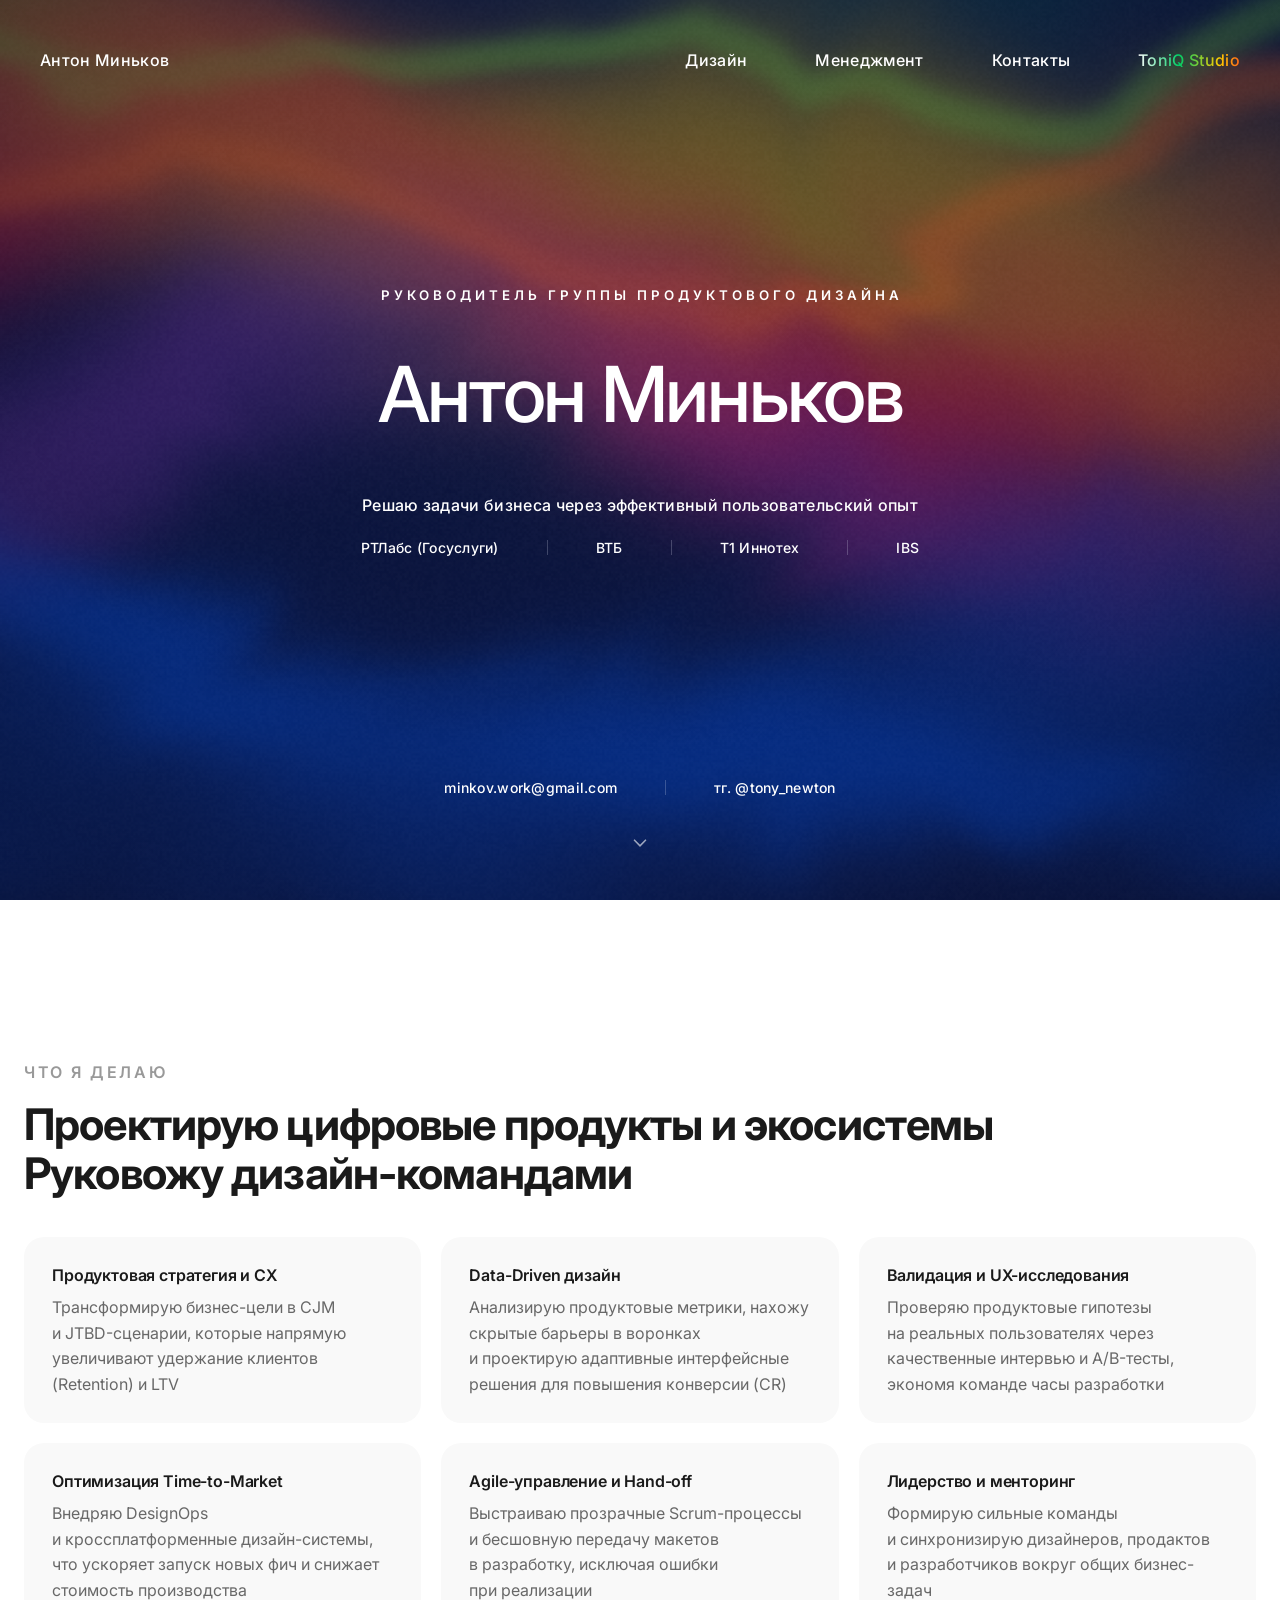
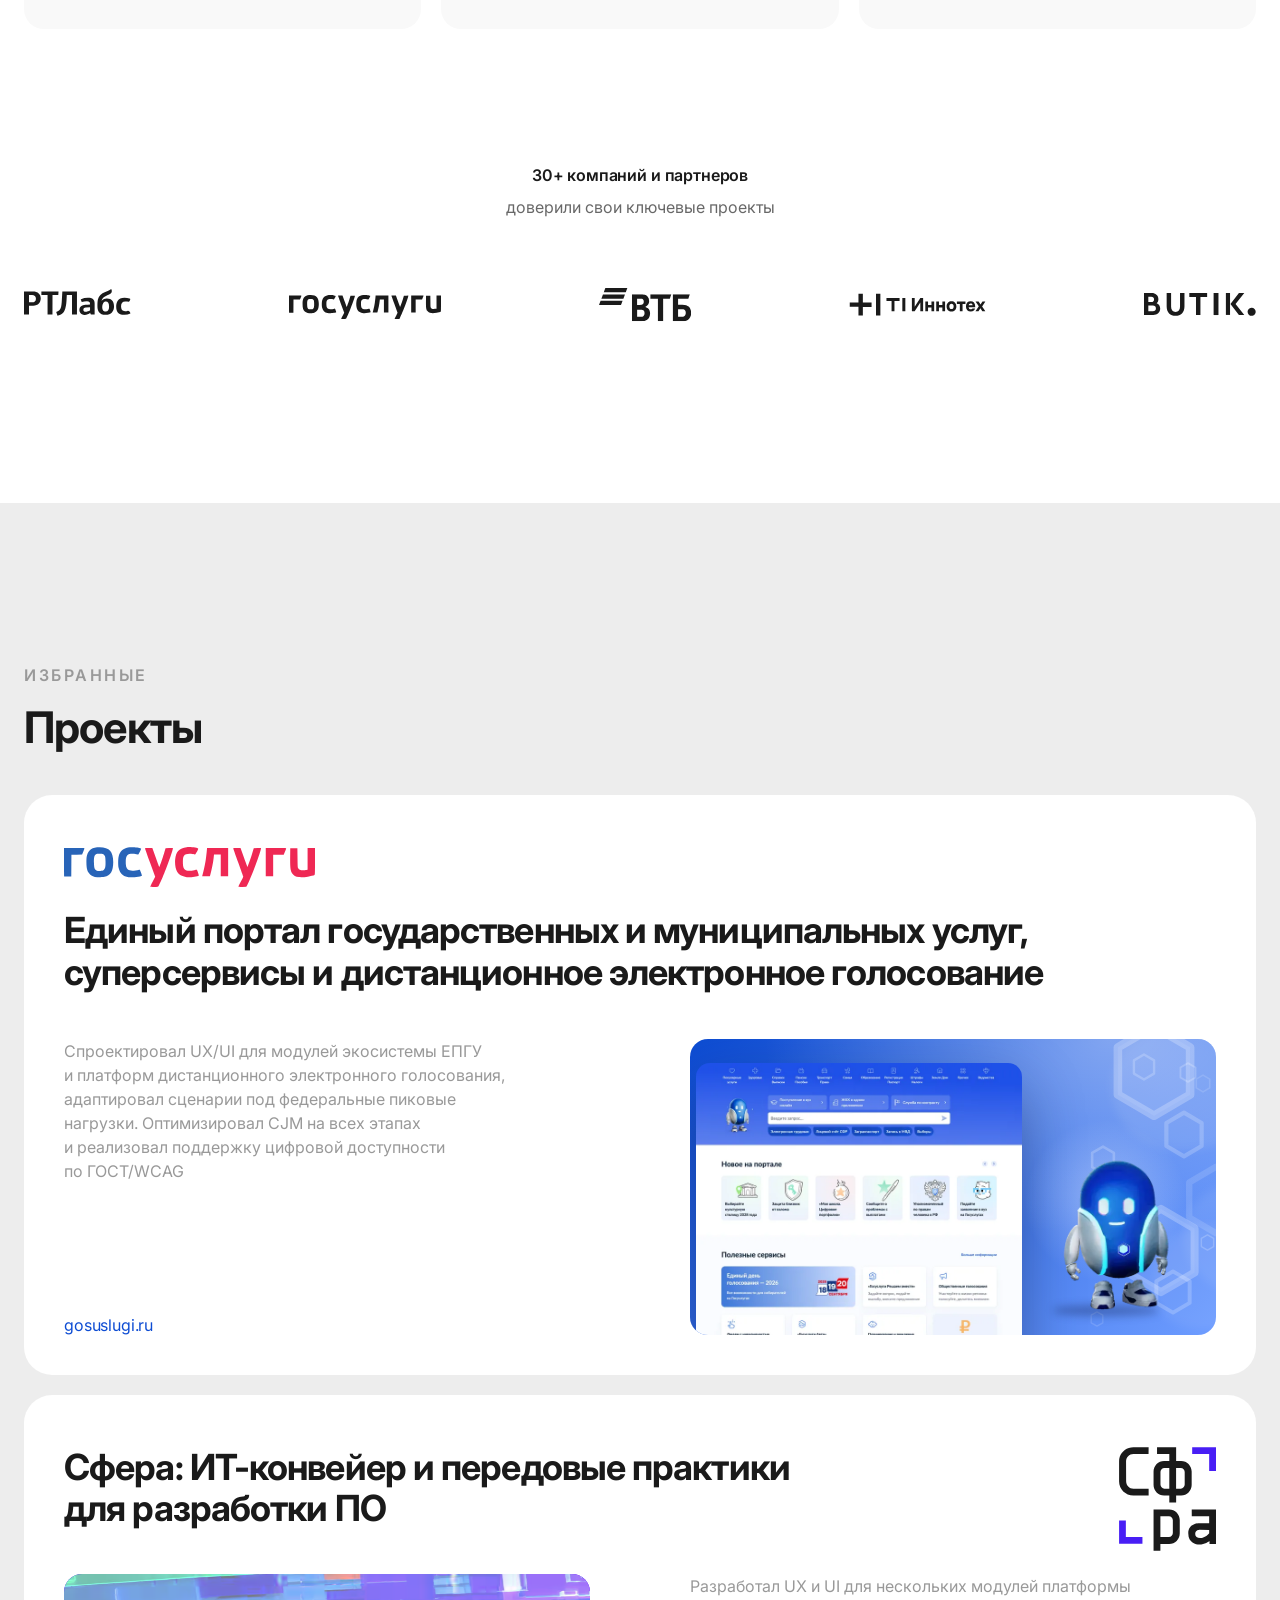
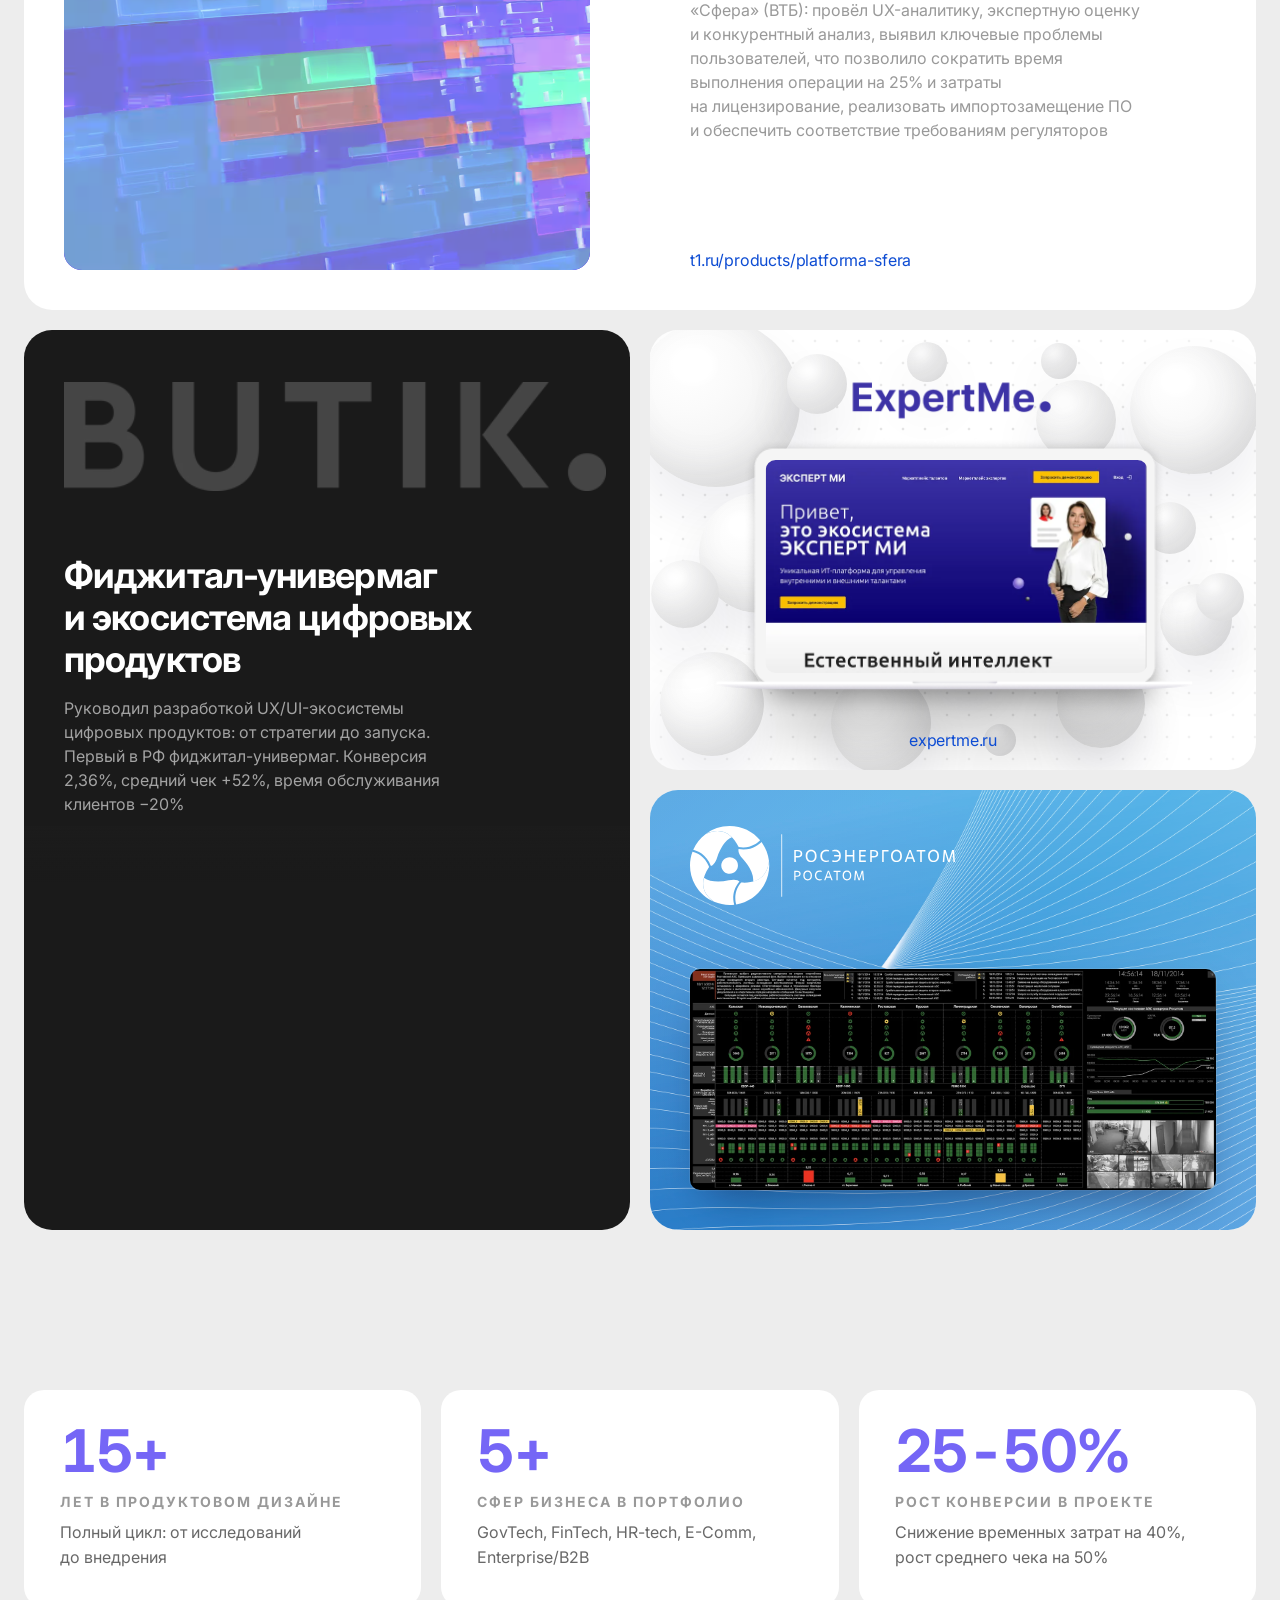
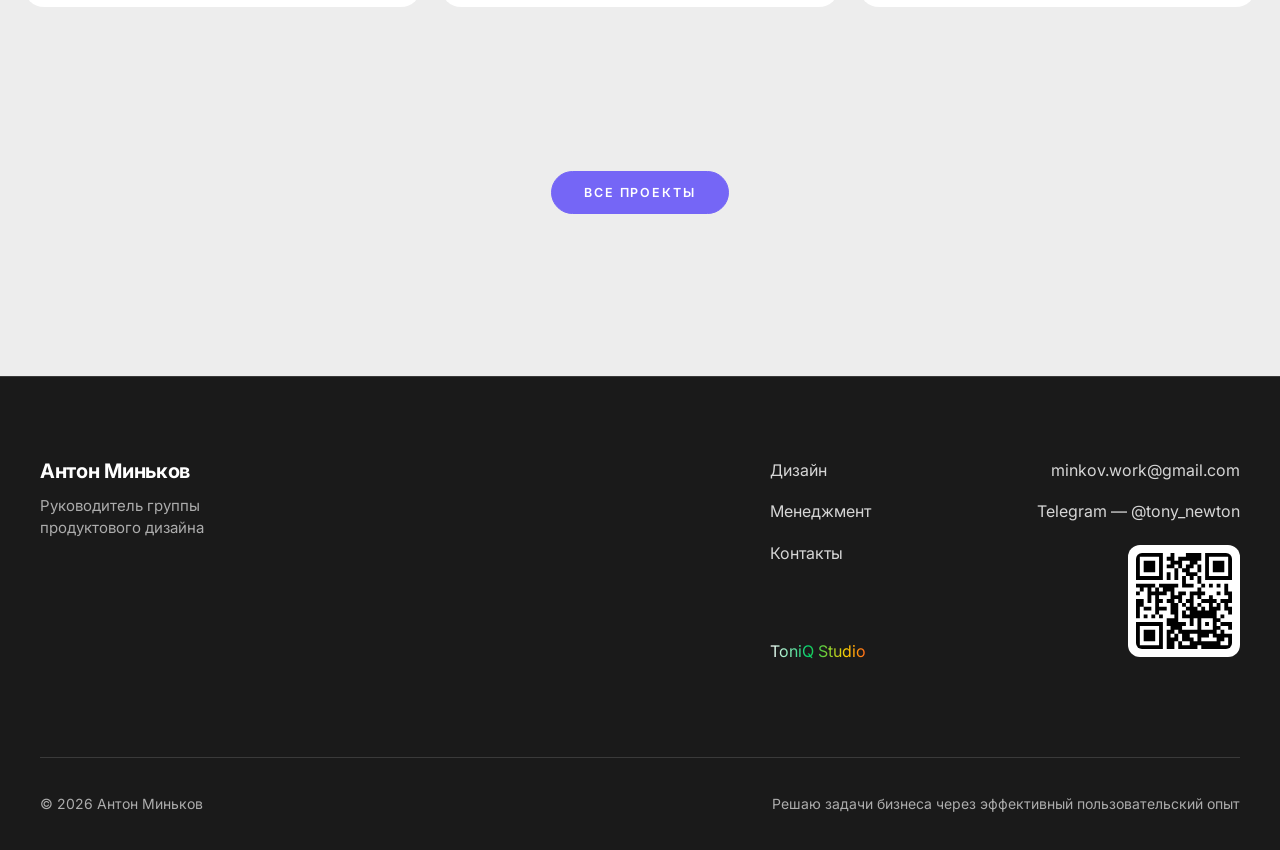
==== commit 3f6668ac: "Add project pages, new case assets and intro/particles scripts" ====
--- a/index.html
+++ b/index.html
@@ -18,9 +18,9 @@
 		<a class="logo" href="index.html">Антон Миньков</a>
 		<div class="menu">
 			<a href="design.html">Дизайн</a>
-			<a href="#">Управление</a>
-			<a href="#">Контакты</a>
-			<a href="#">ToniQ Studio</a>
+			<a href="upravlenie.html">Менеджмент</a>
+			<a href="kontakty.html">Контакты</a>
+			<a class="toniq-link" href="toniq-studio.html"><span class="toniq-text">ToniQ Studio</span><span class="toniq-bubbles" aria-hidden="true"><i></i><i></i><i></i><i></i><i></i><i></i><i></i><i></i><i></i><i></i><i></i><i></i><i></i><i></i><i></i><i></i><i></i><i></i><i></i><i></i><i></i><i></i><i></i><i></i><i></i><i></i><i></i><i></i><i></i><i></i><i></i><i></i><i></i><i></i></span></a>
 		</div>
 	</nav>
 	<button class="hamburger" id="hamburger" aria-label="Меню"><span></span></button>
@@ -28,9 +28,9 @@
 
 <div class="overlay">
 	<a href="design.html">Дизайн</a>
-	<a href="#">Управление</a>
-	<a href="#">Контакты</a>
-	<a href="#">ToniQ Studio</a>
+	<a href="upravlenie.html">Менеджмент</a>
+	<a href="kontakty.html">Контакты</a>
+	<a href="toniq-studio.html">ToniQ Studio</a>
 </div>
 
 <main>
@@ -57,7 +57,7 @@
 			<a class="contact-link" href="mailto:minkov.work@gmail.com">minkov.work@gmail.com</a>
 			<span class="contact-sep" aria-hidden="true"></span>
 			<a class="contact-link contact-link--tg" href="https://t.me/tony_newton" target="_blank" rel="noopener">
-				<span>@tony_newton</span>
+				<span>тг. @tony_newton</span>
 				<span class="contact-qr" aria-hidden="true">
 					<img src="assets/img/telegram-qr.svg" alt="" width="148" height="148">
 				</span>
@@ -72,8 +72,8 @@
 	<section class="expertise" id="expertise">
 		<div class="container">
 			<div class="ex-head reveal">
-				<p class="ex-kicker">Что я умею и&nbsp;делаю</p>
-				<h2 class="ex-title"><span>Проектирую цифровые экосистемы</span> <span>Руковожу дизайн-командами</span></h2>
+				<p class="ex-kicker">Что я делаю</p>
+				<h2 class="ex-title"><span class="ex-title-line1">Проектирую цифровые продукты и&nbsp;экосистемы</span> <span>Руковожу дизайн-командами</span></h2>
 			</div>
 
 			<div class="skills">
@@ -147,53 +147,75 @@
 			</div>
 
 			<div class="pcards-grid">
-				<div class="pcards-col">
-					<article class="pcard reveal">
-						<a class="pcard-link" href="design.html#gosuslugi">
-							<img class="pcard-logo pcard-logo--gosuslugi" src="assets/logos/gosuslugi.svg" alt="Госуслуги" width="230" height="36" loading="lazy" decoding="async">
-							<h3 class="pcard-title">Единый портал государственных и&nbsp;муниципальных услуг, суперсервисы и&nbsp;ДЭГ</h3>
-							<p class="pcard-desc">Спроектировал UX/UI для&nbsp;модулей экосистемы ЕПГУ и&nbsp;платформ дистанционного электронного голосования, адаптировал сценарии под&nbsp;федеральные пиковые нагрузки. Оптимизировал CJM на&nbsp;всех этапах и&nbsp;реализовал поддержку цифровой доступности по&nbsp;ГОСТ/WCAG</p>
-							<span class="pcard-media">
-								<span class="cover-art art-gosuslugi" style="--bg:linear-gradient(135deg,#0D4CD3 0%,#6D9CFF 100%);">
-									<span class="art-bg" style="background:linear-gradient(135deg,#0D4CD3 0%,#6D9CFF 100%);"></span>
-									<span class="gs-blob"></span>
-									<span class="gs-blob2"></span>
-									<span class="gs-blob3"></span>
-									<span class="gs-hex h1"></span>
-									<span class="gs-hex h2 f"></span>
-									<span class="gs-hex h3 dim"></span>
-									<span class="gs-hex h4"></span>
-									<span class="gs-hex h5"></span>
-									<span class="gs-hex h6 dim"></span>
-									<span class="gs-hex h7 f"></span>
-									<span class="gs-hex h8"></span>
-									<span class="gs-hex h9"></span>
-									<span class="gs-hex h10 dim"></span>
-									<span class="gs-hex h11"></span>
-									<span class="gs-hex h12 dim"></span>
-									<img class="gs-ui" src="assets/img/gosuslugi-ui.webp" alt="" aria-hidden="true" loading="lazy" decoding="async">
-									<span class="max-glow"></span>
-									<span class="max-shadow"></span>
-									<picture>
-										<source media="(prefers-reduced-motion: reduce)" srcset="assets/img/max-greet.webp">
-										<img class="max-robot max-robot--live" src="assets/img/max-anim.webp" alt="" aria-hidden="true" loading="lazy" decoding="async">
-									</picture>
-									<span class="max-spark s1" aria-hidden="true"></span>
-									<span class="max-spark s2" aria-hidden="true"></span>
-									<span class="max-spark s3" aria-hidden="true"></span>
-									<span class="max-spark s4" aria-hidden="true"></span>
-									<span class="max-spark s5" aria-hidden="true"></span>
-									<span class="max-spark s6" aria-hidden="true"></span>
-								</span>
-							</span>
-						</a>
-					</article>
-
-					<article class="pcard pcard--bleed reveal">
+
+				<article class="pcard pcard--wide pcard--gosuslugi reveal">
+					<div class="pcard-link">
+						<img class="pcard-logo pcard-logo--gosuslugi" src="assets/logos/gosuslugi.svg" alt="Госуслуги" width="230" height="36" loading="lazy" decoding="async">
+						<h3 class="pcard-title">Единый портал государственных и&nbsp;муниципальных услуг,<br>суперсервисы и&nbsp;дистанционное электронное голосование</h3>
+						<p class="pcard-desc">Спроектировал UX/UI для&nbsp;модулей экосистемы ЕПГУ и&nbsp;платформ дистанционного электронного голосования, адаптировал сценарии под&nbsp;федеральные пиковые нагрузки. Оптимизировал CJM на&nbsp;всех этапах и&nbsp;реализовал поддержку цифровой доступности по&nbsp;ГОСТ/WCAG</p>
+						<span class="pcard-media">
+							<span class="cover-art art-gosuslugi" style="--bg:linear-gradient(135deg,#0D4CD3 0%,#6D9CFF 100%);">
+								<span class="art-bg" style="background:linear-gradient(135deg,#0D4CD3 0%,#6D9CFF 100%);"></span>
+								<span class="gs-blob"></span>
+								<span class="gs-blob2"></span>
+								<span class="gs-blob3"></span>
+								<span class="gs-hex h1"></span>
+								<span class="gs-hex h2 f"></span>
+								<span class="gs-hex h3 dim"></span>
+								<span class="gs-hex h4"></span>
+								<span class="gs-hex h5"></span>
+								<span class="gs-hex h6 dim"></span>
+								<span class="gs-hex h7 f"></span>
+								<span class="gs-hex h8"></span>
+								<span class="gs-hex h9"></span>
+								<span class="gs-hex h10 dim"></span>
+								<span class="gs-hex h11"></span>
+								<span class="gs-hex h12 dim"></span>
+								<img class="gs-ui" src="assets/img/gosuslugi-ui.webp" alt="" aria-hidden="true" loading="lazy" decoding="async">
+								<span class="max-glow"></span>
+								<span class="max-shadow"></span>
+								<picture>
+									<source media="(prefers-reduced-motion: reduce)" srcset="assets/img/max-greet.webp">
+									<img class="max-robot max-robot--live" src="assets/img/max-anim.webp" alt="" aria-hidden="true" loading="lazy" decoding="async">
+								</picture>
+								<span class="max-spark s1" aria-hidden="true"></span>
+								<span class="max-spark s2" aria-hidden="true"></span>
+								<span class="max-spark s3" aria-hidden="true"></span>
+								<span class="max-spark s4" aria-hidden="true"></span>
+								<span class="max-spark s5" aria-hidden="true"></span>
+								<span class="max-spark s6" aria-hidden="true"></span>
+							</span>
+						</span>
+						<a class="pcard-domain pcard-domain--ext" href="https://www.gosuslugi.ru/" target="_blank" rel="noopener">gosuslugi.ru</a>
+						<a class="pcard-stretch" href="design.html#gosuslugi" aria-label="Госуслуги — смотреть проект"></a>
+					</div>
+				</article>
+
+				<article class="pcard pcard--wide pcard--sfera reveal">
+					<div class="pcard-link">
+						<img class="pcard-logo pcard-logo--sfera" src="assets/logos/sfera.svg" alt="Сфера" width="88" height="95" loading="lazy" decoding="async">
+						<h3 class="pcard-title">Сфера: ИТ-конвейер и&nbsp;передовые практики<br>для&nbsp;разработки ПО</h3>
+						<span class="pcard-media">
+							<span class="cover-art sfera-video-cover">
+								<video class="sfera-video" poster="assets/video/sfera-poster.webp" muted loop playsinline preload="none" aria-hidden="true">
+									<source data-src="assets/video/sfera-720p.mp4" type="video/mp4">
+									<source data-src="assets/video/sfera-720p.webm" type="video/webm">
+								</video>
+							</span>
+						</span>
+						<p class="pcard-desc">Разработал UX и&nbsp;UI для&nbsp;нескольких&nbsp;модулей платформы «Сфера» (ВТБ): провёл UX-аналитику, экспертную оценку и&nbsp;конкурентный анализ, выявил ключевые проблемы пользователей, что позволило сократить время выполнения операции на&nbsp;<span class="num">25%</span> и&nbsp;затраты на&nbsp;лицензирование, реализовать импортозамещение ПО и&nbsp;обеспечить соответствие требованиям регуляторов</p>
+						<a class="pcard-domain pcard-domain--ext" href="https://www.t1.ru/products/platforma-sfera" target="_blank" rel="noopener">t1.ru/products/platforma-sfera</a>
+						<a class="pcard-stretch" href="design.html#innotech" aria-label="Сфера — смотреть проект"></a>
+					</div>
+				</article>
+
+				<div class="pcards-split">
+
+					<article class="pcard pcard--bleed pcard--butik reveal">
 						<a class="pcard-link" href="design.html#butik">
-							<img class="pcard-logo pcard-logo--butik" src="assets/logos/butik.webp" alt="Butik" width="174" height="35" loading="lazy" decoding="async">
+							<img class="pcard-bigmark" src="assets/logos/butik.webp" alt="" aria-hidden="true" width="174" height="35" loading="lazy" decoding="async">
 							<h3 class="pcard-title">Фиджитал-универмаг и&nbsp;экосистема цифровых продуктов</h3>
-							<p class="pcard-desc">Руководил разработкой UX/UI-экосистемы цифровых продуктов: от&nbsp;стратегии до&nbsp;запуска. Первый в&nbsp;РФ фиджитал-универмаг. Конверсия <span class="num">2,36%</span>, средний чек <span class="num">+52%</span>, сервис <span class="num">−20%</span></p>
+							<p class="pcard-desc">Руководил разработкой UX/UI-экосистемы цифровых продуктов: от&nbsp;стратегии до&nbsp;запуска. Первый в&nbsp;РФ фиджитал-универмаг. Конверсия 2,36%, средний чек +52%, время обслуживания клиентов −20%</p>
 							<span class="pcard-media">
 								<span class="cover-art art-butik art-butik--clear">
 									<span class="butik-slides">
@@ -217,110 +239,74 @@
 							</span>
 						</a>
 					</article>
-				</div>
-
-				<div class="pcards-col">
-					<article class="pcard pcard--half pcard--em reveal">
-						<a class="pcard-link" href="design.html">
+
+					<article class="pcard pcard--em reveal">
+						<span class="ce-dots" aria-hidden="true"></span>
+						<span class="ce-balls" aria-hidden="true">
+							<span class="ce-ball b1"></span>
+							<span class="ce-ball b2"></span>
+							<span class="ce-ball b3"></span>
+							<span class="ce-ball b4"></span>
+							<span class="ce-ball b5"></span>
+							<span class="ce-ball b6"></span>
+							<span class="ce-ball b7"></span>
+							<span class="ce-ball b8"></span>
+							<span class="ce-ball b9"></span>
+							<span class="ce-ball b10"></span>
+							<span class="ce-ball b11"></span>
+							<span class="ce-ball b12"></span>
+							<span class="ce-ball b13"></span>
+							<span class="ce-ball b14"></span>
+							<span class="ce-ball b15"></span>
+							<span class="ce-ball b16"></span>
+						</span>
+						<span class="ce-device">
+							<img class="ce-frame" src="assets/img/expertme-macbook.png" alt="" aria-hidden="true" width="413" height="330" loading="lazy" decoding="async">
+							<span class="ce-window">
+								<span class="ce-scroll"><img class="ce-page" src="assets/img/expertme-site.webp" alt="" aria-hidden="true" width="769" height="2901" loading="lazy" decoding="async"></span>
+							</span>
+						</span>
+						<div class="pcard-link">
+							<img class="ce-word" src="assets/logos/expertme-wordmark-3e34a8.png" alt="ExpertMe" width="470" height="120" loading="lazy" decoding="async">
+							<a class="pcard-domain pcard-domain--center pcard-domain--ext" href="https://expertme.ru/" target="_blank" rel="noopener">expertme.ru</a>
+							<a class="pcard-stretch" href="design.html" aria-label="ExpertMe — смотреть проект"></a>
+						</div>
+					</article>
+
+					<article class="pcard pcard--half pcard--rosatom reveal">
+						<a class="pcard-link" href="design.html#p06">
 							<span class="pcard-media">
-								<span class="cover-art cover-expertme">
-									<span class="ce-dots"></span>
-									<span class="ce-ball b1"></span>
-									<span class="ce-ball b2"></span>
-									<span class="ce-ball b3"></span>
-									<span class="ce-ball b4"></span>
-									<span class="ce-ball b5"></span>
-									<span class="ce-ball b6"></span>
-									<span class="ce-ball b7"></span>
-									<span class="ce-ball b8"></span>
-									<span class="ce-ball b9"></span>
-									<span class="ce-ball b10"></span>
-									<span class="ce-ball b11"></span>
-									<span class="ce-ball b12"></span>
-									<span class="ce-ball b13"></span>
-									<span class="ce-ball b14"></span>
-									<span class="ce-ball b15"></span>
-									<span class="ce-ball b16"></span>
-									<span class="ce-window">
-										<img class="ce-frame" src="assets/img/group6.webp" alt="" aria-hidden="true" width="1106" height="700" loading="lazy" decoding="async">
-										<span class="ce-scroll"><img class="ce-page" src="assets/img/expertme-site.webp" alt="" aria-hidden="true" width="820" height="2901" loading="lazy" decoding="async"></span>
+								<span class="cover-art cover-rosatom">
+									<img class="ra-logo" src="assets/logos/rosatom.svg" alt="Росэнергоатом" width="214" height="64" loading="lazy" decoding="async">
+									<span class="ra-screen" aria-hidden="true">
+										<img src="assets/img/rosatom-dashboard.webp" alt="" width="1600" height="673" loading="lazy" decoding="async">
 									</span>
-									<img class="ce-word" src="assets/logos/expertme-wordmark-3e34a8.png" alt="ExpertMe" width="470" height="120" loading="lazy" decoding="async">
 								</span>
 							</span>
 						</a>
 					</article>
 
-					<article class="pcard reveal">
-						<a class="pcard-link" href="design.html#innotech">
-							<img class="pcard-logo pcard-logo--sfera" src="assets/logos/sfera.svg" alt="Сфера" width="88" height="95" loading="lazy" decoding="async">
-							<h3 class="pcard-title">Сфера: ИТ-конвейер и&nbsp;передовые практики для&nbsp;разработки ПО</h3>
-							<p class="pcard-desc">Разработал UX и&nbsp;UI для&nbsp;модулей платформы «Сфера» (ВТБ): провёл UX-аналитику, экспертную оценку и&nbsp;конкурентный анализ, выявил ключевые проблемы пользователей, что позволило сократить время выполнения операции на&nbsp;<span class="num">25%</span> и&nbsp;затраты на&nbsp;лицензирование, реализовать импортозамещение ПО и&nbsp;обеспечить соответствие требованиям регуляторов</p>
-							<span class="pcard-media">
-							<span class="cover-art sfera-video-cover">
-								<video class="sfera-video" poster="assets/video/sfera-poster.webp" muted loop playsinline preload="none" aria-hidden="true">
-									<source data-src="assets/video/sfera-720p.mp4" type="video/mp4">
-									<source data-src="assets/video/sfera-720p.webm" type="video/webm">
-								</video>
-							</span>
-							</span>
-						</a>
-					</article>
-
-					<article class="pcard pcard--half pcard--skill reveal">
-						<a class="pcard-link" href="#">
-							<span class="pcard-media">
-								<span class="cover-art cover-skill">
-									<span class="sk-grid" aria-hidden="true"></span>
-									<svg class="sk-net" viewBox="0 0 300 200" aria-hidden="true">
-										<g class="sk-lines">
-											<line x1="40" y1="42" x2="112" y2="30"/>
-											<line x1="112" y1="30" x2="172" y2="64"/>
-											<line x1="172" y1="64" x2="250" y2="92"/>
-											<line x1="40" y1="42" x2="62" y2="116"/>
-											<line x1="62" y1="116" x2="132" y2="124"/>
-											<line x1="132" y1="124" x2="172" y2="64"/>
-											<line x1="62" y1="116" x2="92" y2="174"/>
-											<line x1="92" y1="174" x2="132" y2="124"/>
-											<line x1="172" y1="64" x2="132" y2="124"/>
-											<line x1="250" y1="92" x2="172" y2="64"/>
-										</g>
-										<g class="sk-nodes">
-											<circle cx="40" cy="42" r="9" style="--d:0s"/>
-											<circle cx="112" cy="30" r="7" style="--d:-.3s"/>
-											<circle cx="172" cy="64" r="11" style="--d:-.6s"/>
-											<circle cx="250" cy="92" r="8" style="--d:-.9s"/>
-											<circle cx="62" cy="116" r="10" style="--d:-1.2s"/>
-											<circle cx="132" cy="124" r="8" style="--d:-1.5s"/>
-											<circle cx="92" cy="174" r="9" style="--d:-1.8s"/>
-										</g>
-									</svg>
-									<img class="sk-logo" src="assets/logos/skillstech.svg" alt="СкиллсТек" width="140" height="23" loading="lazy" decoding="async">
-									<img class="sk-hero" src="assets/img/skillstech-hero.webp" alt="" aria-hidden="true" width="893" height="707" loading="lazy" decoding="async">
-								</span>
-							</span>
-						</a>
-					</article>
-				</div>
+				</div>
+
 			</div>
 
 			<div class="stats reveal">
 				<div class="stats-row">
-					<div class="stat">
-						<p class="stat-num" data-count="25" data-suffix="-50%">25-50%</p>
-						<p class="stat-label">Рост конверсии</p>
-						<p class="stat-note">Снижение затрат времени на&nbsp;40%, рост среднего чека на&nbsp;50%</p>
-					</div>
-					<div class="stat">
-						<p class="stat-num" data-count="5" data-suffix="+">5+</p>
-						<p class="stat-label">Индустрий в&nbsp;портфолио</p>
-						<p class="stat-note">GovTech, FinTech, HR-tech, E-Comm, Enterprise/B2B</p>
-					</div>
 					<div class="stat">
 						<p class="stat-num" data-count="15" data-suffix="+">15+</p>
 						<p class="stat-label">Лет в&nbsp;продуктовом дизайне</p>
 						<p class="stat-note">Полный цикл: от&nbsp;исследований до&nbsp;внедрения</p>
 					</div>
+					<div class="stat">
+						<p class="stat-num" data-count="5" data-suffix="+">5+</p>
+						<p class="stat-label">Сфер бизнеса в&nbsp;портфолио</p>
+						<p class="stat-note">GovTech, FinTech, HR-tech, E-Comm, Enterprise/B2B</p>
+					</div>
+					<div class="stat">
+						<p class="stat-num" data-count="25" data-suffix="-50%">25-50%</p>
+						<p class="stat-label">Рост конверсии в&nbsp;проекте</p>
+						<p class="stat-note">Снижение временных затрат на&nbsp;40%, рост среднего чека на&nbsp;50%</p>
+					</div>
 				</div>
 			</div>
 
@@ -330,9 +316,40 @@
 		</div>
 	</section>
 
-	<footer class="footer" id="contact">
+</main>
+
+			<footer class="sfooter" id="contact">
+		<div class="sfooter-inner">
+			<div class="sfooter-top">
+				<div class="sfooter-brand">
+					<a class="sfooter-name" href="index.html">Антон Миньков</a>
+					<p class="sfooter-role">Руководитель группы продуктового дизайна</p>
+				</div>
+				<nav class="sfooter-nav" aria-label="Разделы сайта">
+					<ul>
+						<li><a href="design.html">Дизайн</a></li>
+						<li><a href="upravlenie.html">Менеджмент</a></li>
+						<li><a href="kontakty.html">Контакты</a></li>
+						<li><a class="toniq-link" href="toniq-studio.html"><span class="toniq-text">ToniQ Studio</span><span class="toniq-bubbles" aria-hidden="true"><i></i><i></i><i></i><i></i><i></i><i></i><i></i><i></i><i></i><i></i><i></i><i></i><i></i><i></i><i></i><i></i><i></i><i></i><i></i><i></i><i></i><i></i><i></i><i></i><i></i><i></i><i></i><i></i><i></i><i></i><i></i><i></i><i></i><i></i></span></a></li>
+					</ul>
+				</nav>
+				<div class="sfooter-contact">
+					<ul>
+						<li><a href="mailto:minkov.work@gmail.com">minkov.work@gmail.com</a></li>
+						<li><a href="https://t.me/tony_newton" target="_blank" rel="noopener">Telegram — @tony_newton</a></li>
+					</ul>
+					<span class="sfooter-qr">
+						<img src="assets/img/telegram-qr.svg" alt="" width="112" height="112" loading="lazy" decoding="async">
+					</span>
+				</div>
+			</div>
+			<div class="sfooter-bottom">
+				<p class="sfooter-copy">© <span class="sfooter-year">2026</span> Антон Миньков</p>
+				<p class="sfooter-tagline">Решаю задачи бизнеса через эффективный пользовательский опыт</p>
+			</div>
+		</div>
 	</footer>
-</main>
+
 
 <script src="assets/js/aurora.js"></script>
 <script src="assets/js/main.js"></script>
--- a/assets/css/style.css
+++ b/assets/css/style.css
@@ -105,6 +105,136 @@
 .navbar.scrolled .menu a:hover { color: var(--ink); opacity: .75; }
 .navbar .menu a.active { color: #ffffff; }
 .navbar.scrolled .menu a.active { color: var(--ink); }
+
+/* Design page: flip the fixed navbar copy to dark while a light panel is behind it */
+.navbar.navbar--on-light .logo,
+.navbar.navbar--on-light .menu a { color: var(--ink); }
+.navbar.navbar--on-light .menu a:hover { color: var(--ink); opacity: .7; }
+.navbar.navbar--on-light .menu a.active { color: var(--ink); }
+
+/* ToniQ Studio: flowing gradient wordmark with rising air bubbles */
+.navbar .menu a.toniq-link {
+  position: relative;
+  display: inline-block;
+}
+
+.navbar .menu a.toniq-link:hover { opacity: 1; }
+
+/* palette lifted from the home-page aurora animation (blue → purple → red →
+   yellow → green, looping back to blue) */
+.toniq-text {
+  display: inline-block;
+  background-image: linear-gradient(270deg,
+    #FFFFFF 0%, #D9D9D9 20%, #FF0033 40%, #FFCC00 60%, #00CC66 80%, #FFFFFF 100%);
+  background-size: 200% 100%;
+  background-repeat: repeat;
+  -webkit-background-clip: text;
+  background-clip: text;
+  color: transparent;
+  -webkit-text-fill-color: transparent;
+  animation: toniqFlow 4s linear infinite;
+}
+
+/* darker take on the same palette so it stays readable on the white navbar */
+.navbar.scrolled .toniq-text {
+  background-image: linear-gradient(270deg,
+    #6E6E6E 0%, #757575 20%, #C40026 40%, #8A6D00 60%, #007A3D 80%, #6E6E6E 100%);
+}
+
+@keyframes toniqFlow {
+  from { background-position: 200% 50%; }
+  to   { background-position: 0% 50%; }
+}
+
+.toniq-bubbles {
+  position: absolute;
+  left: 0;
+  right: 0;
+  bottom: 100%;
+  height: 0;
+  pointer-events: none;
+}
+
+/* bubble tints come from the same palette as the wordmark gradient */
+.toniq-bubbles {
+  --c1: #0055FF;
+  --c2: #D9D9D9;
+  --c3: #FF0033;
+  --c4: #FFCC00;
+  --c5: #00CC66;
+}
+
+.navbar.scrolled .toniq-bubbles {
+  --c1: #003BB3;
+  --c2: #6E6E6E;
+  --c3: #C40026;
+  --c4: #8A6D00;
+  --c5: #007A3D;
+}
+
+.toniq-bubbles i {
+  position: absolute;
+  bottom: var(--b, 0px);
+  border-radius: 50%;
+  background: radial-gradient(circle at 32% 28%, #ffffff 0%, var(--c, #0055FF) 58%, transparent 100%);
+  opacity: 0;
+  animation: toniqBubble var(--t, 3s) ease-in-out var(--d, 0s) infinite;
+}
+
+.toniq-bubbles i:nth-child(5n+1) { --c: var(--c1); }
+.toniq-bubbles i:nth-child(5n+2) { --c: var(--c2); }
+.toniq-bubbles i:nth-child(5n+3) { --c: var(--c3); }
+.toniq-bubbles i:nth-child(5n+4) { --c: var(--c4); }
+.toniq-bubbles i:nth-child(5n+5) { --c: var(--c5); }
+
+/* dense near the text, sparser higher up; each bubble drifts at most 8px */
+.toniq-bubbles i:nth-child(1)  { left: 4%;  width: 3px; height: 3px; --b: 1px;  --r: 7px; --x: 1px;  --t: 2.6s; --d: 0s; }
+.toniq-bubbles i:nth-child(2)  { left: 12%; width: 4px; height: 4px; --b: 3px;  --r: 8px; --x: -1px; --t: 3.1s; --d: .35s; }
+.toniq-bubbles i:nth-child(3)  { left: 20%; width: 2px; height: 2px; --b: 0px;  --r: 6px; --x: 1px;  --t: 2.4s; --d: .8s; }
+.toniq-bubbles i:nth-child(4)  { left: 30%; width: 3px; height: 3px; --b: 5px;  --r: 7px; --x: -1px; --t: 2.9s; --d: .2s; }
+.toniq-bubbles i:nth-child(5)  { left: 40%; width: 4px; height: 4px; --b: 2px;  --r: 8px; --x: 1px;  --t: 3.3s; --d: 1.1s; }
+.toniq-bubbles i:nth-child(6)  { left: 52%; width: 3px; height: 3px; --b: 4px;  --r: 6px; --x: -1px; --t: 2.5s; --d: .55s; }
+.toniq-bubbles i:nth-child(7)  { left: 62%; width: 2px; height: 2px; --b: 1px;  --r: 7px; --x: 1px;  --t: 3.0s; --d: 1.4s; }
+.toniq-bubbles i:nth-child(8)  { left: 72%; width: 4px; height: 4px; --b: 3px;  --r: 8px; --x: -1px; --t: 2.7s; --d: .7s; }
+.toniq-bubbles i:nth-child(9)  { left: 82%; width: 3px; height: 3px; --b: 0px;  --r: 6px; --x: 1px;  --t: 3.2s; --d: 1.7s; }
+.toniq-bubbles i:nth-child(10) { left: 92%; width: 3px; height: 3px; --b: 5px;  --r: 7px; --x: -1px; --t: 2.8s; --d: .95s; }
+.toniq-bubbles i:nth-child(11) { left: 16%; width: 3px; height: 3px; --b: 11px; --r: 8px; --x: 1px;  --t: 3.4s; --d: 1.2s; }
+.toniq-bubbles i:nth-child(12) { left: 66%; width: 2px; height: 2px; --b: 12px; --r: 8px; --x: -1px; --t: 3.1s; --d: .45s; }
+.toniq-bubbles i:nth-child(13) { left: 44%; width: 2px; height: 2px; --b: 21px; --r: 7px; --x: 1px;  --t: 3.5s; --d: 2.6s; }
+/* extra bubbles hugging the text */
+.toniq-bubbles i:nth-child(14) { left: 2%;  width: 2px; height: 2px; --b: 2px; --r: 7px; --x: 1px;  --t: 2.7s; --d: .3s; }
+.toniq-bubbles i:nth-child(15) { left: 8%;  width: 3px; height: 3px; --b: 5px; --r: 6px; --x: -1px; --t: 3.0s; --d: .9s; }
+.toniq-bubbles i:nth-child(16) { left: 16%; width: 2px; height: 2px; --b: 1px; --r: 8px; --x: 1px;  --t: 2.5s; --d: 1.5s; }
+.toniq-bubbles i:nth-child(17) { left: 24%; width: 4px; height: 4px; --b: 4px; --r: 7px; --x: -1px; --t: 3.2s; --d: .5s; }
+.toniq-bubbles i:nth-child(18) { left: 28%; width: 2px; height: 2px; --b: 0px; --r: 6px; --x: 1px;  --t: 2.8s; --d: 2.0s; }
+.toniq-bubbles i:nth-child(19) { left: 34%; width: 3px; height: 3px; --b: 3px; --r: 8px; --x: -1px; --t: 2.6s; --d: 1.1s; }
+.toniq-bubbles i:nth-child(20) { left: 38%; width: 2px; height: 2px; --b: 6px; --r: 6px; --x: 1px;  --t: 3.4s; --d: .7s; }
+.toniq-bubbles i:nth-child(21) { left: 44%; width: 3px; height: 3px; --b: 2px; --r: 7px; --x: -1px; --t: 2.9s; --d: 1.8s; }
+.toniq-bubbles i:nth-child(22) { left: 48%; width: 2px; height: 2px; --b: 5px; --r: 8px; --x: 1px;  --t: 3.1s; --d: .4s; }
+.toniq-bubbles i:nth-child(23) { left: 56%; width: 3px; height: 3px; --b: 1px; --r: 7px; --x: -1px; --t: 2.5s; --d: 2.3s; }
+.toniq-bubbles i:nth-child(24) { left: 58%; width: 2px; height: 2px; --b: 4px; --r: 6px; --x: 1px;  --t: 3.3s; --d: 1.3s; }
+.toniq-bubbles i:nth-child(25) { left: 64%; width: 4px; height: 4px; --b: 0px; --r: 8px; --x: -1px; --t: 2.7s; --d: .6s; }
+.toniq-bubbles i:nth-child(26) { left: 68%; width: 2px; height: 2px; --b: 3px; --r: 7px; --x: 1px;  --t: 3.0s; --d: 1.9s; }
+.toniq-bubbles i:nth-child(27) { left: 76%; width: 3px; height: 3px; --b: 5px; --r: 6px; --x: -1px; --t: 2.6s; --d: 1.0s; }
+.toniq-bubbles i:nth-child(28) { left: 80%; width: 2px; height: 2px; --b: 2px; --r: 8px; --x: 1px;  --t: 3.2s; --d: 2.4s; }
+.toniq-bubbles i:nth-child(29) { left: 86%; width: 3px; height: 3px; --b: 4px; --r: 7px; --x: -1px; --t: 2.8s; --d: .35s; }
+.toniq-bubbles i:nth-child(30) { left: 90%; width: 2px; height: 2px; --b: 1px; --r: 6px; --x: 1px;  --t: 3.4s; --d: 1.6s; }
+.toniq-bubbles i:nth-child(31) { left: 94%; width: 3px; height: 3px; --b: 3px; --r: 8px; --x: -1px; --t: 2.5s; --d: 2.1s; }
+.toniq-bubbles i:nth-child(32) { left: 98%; width: 2px; height: 2px; --b: 0px; --r: 7px; --x: 1px;  --t: 2.9s; --d: .8s; }
+.toniq-bubbles i:nth-child(33) { left: 6%;  width: 3px; height: 3px; --b: 6px; --r: 6px; --x: -1px; --t: 3.1s; --d: 1.4s; }
+.toniq-bubbles i:nth-child(34) { left: 50%; width: 2px; height: 2px; --b: 6px; --r: 7px; --x: 1px;  --t: 2.7s; --d: 2.2s; }
+
+@keyframes toniqBubble {
+  0%   { opacity: 0;   transform: translate(0, 0) scale(.55); }
+  30%  { opacity: .85; }
+  70%  { opacity: .5;  transform: translate(var(--x, 1px), calc(-1 * var(--r, 7px))) scale(.95); }
+  100% { opacity: 0;   transform: translate(0, calc(-1 * var(--r, 7px))) scale(1); }
+}
+
+@media (prefers-reduced-motion: reduce) {
+  .toniq-text { animation: none; }
+  .toniq-bubbles { display: none; }
+}
 
 body.menu-open .navbar { z-index: 70; }
 body.menu-open .logo { color: var(--ink); }
@@ -595,6 +725,7 @@
 
 @media (min-width: 768px) {
   .ex-title span { display: block; }
+  .ex-title .ex-title-line1 { white-space: nowrap; }
 }
 
 /* ---------------- Skills bento ---------------- */
@@ -669,7 +800,7 @@
   margin-top: calc(var(--vl-gap) / 2);
 }
 
-.pcards .stats { margin-top: 96px; }
+.pcards .stats { margin-top: 160px; }
 
 .stats-row {
   display: grid;
@@ -1068,17 +1199,254 @@
 .pcards .ex-title { margin-bottom: 44px; }
 
 .pcards-grid {
-  display: grid;
-  grid-template-columns: repeat(2, 1fr);
-  gap: 20px;
-  align-items: start;
-}
-
-.pcards-col {
   display: flex;
   flex-direction: column;
   gap: 20px;
-  min-width: 0;
+}
+
+/* Wide (full-width) project cards: two equal columns so the text/media
+   divider sits on the same vertical line in every wide card */
+.pcard--wide .pcard-link {
+  display: grid;
+  align-items: start;
+  grid-template-columns: repeat(2, minmax(0, 1fr));
+  column-gap: 100px;
+  row-gap: clamp(14px, 1.8vw, 26px);
+}
+
+.pcard--wide .pcard-title { margin-top: 0; }
+.pcard--wide .pcard-desc { margin-top: 0; max-width: 46ch; }
+.pcard--wide .pcard-media { margin-top: 0; padding-top: 0; }
+
+/* Uniform 52px top inset for these cards */
+.pcard--gosuslugi .pcard-link,
+.pcard--sfera .pcard-link,
+.pcard--butik .pcard-link,
+.pcard--em .pcard-link { padding-top: 52px; }
+
+.pcard-domain {
+  align-self: end;
+  font-size: 16px;
+  font-weight: 700;
+  letter-spacing: -.01em;
+  color: var(--ink);
+}
+
+.pcard-domain--center { align-self: center; }
+
+/* External-link domain (opens the live site): the hero's up-right arrow,
+   revealed on hover */
+.pcard-domain--ext {
+  position: relative;
+  z-index: 2;
+  display: inline-flex;
+  align-items: center;
+  justify-self: start;
+  color: #999999;
+  transition: opacity .25s ease;
+}
+
+.pcard-domain--ext::after {
+  content: "";
+  position: absolute;
+  left: 100%;
+  top: 50%;
+  margin-left: 5px;
+  font-size: 14px;   /* same base as the hero arrows, so .75em matches exactly */
+  width: .75em;
+  height: .75em;
+  background: currentColor;
+  -webkit-mask: url("data:image/svg+xml,%3Csvg%20xmlns='http://www.w3.org/2000/svg'%20viewBox='0%200%2024%2024'%20fill='none'%20stroke='black'%20stroke-width='2.4'%20stroke-linecap='round'%20stroke-linejoin='round'%3E%3Cpath%20d='M3%2021%2021%203M8%203h13v13'/%3E%3C/svg%3E") center / contain no-repeat;
+  mask: url("data:image/svg+xml,%3Csvg%20xmlns='http://www.w3.org/2000/svg'%20viewBox='0%200%2024%2024'%20fill='none'%20stroke='black'%20stroke-width='2.4'%20stroke-linecap='round'%20stroke-linejoin='round'%3E%3Cpath%20d='M3%2021%2021%203M8%203h13v13'/%3E%3C/svg%3E") center / contain no-repeat;
+  opacity: 0;
+  transform: translate(-4px, -50%);
+  transition: opacity .25s ease, transform .3s cubic-bezier(.22, 1, .36, 1);
+}
+
+.pcard-domain--ext:hover { opacity: .7; color: #999999; }
+.pcard-domain--ext:hover::after { opacity: 1; transform: translate(1px, -50%); }
+
+/* Invisible stretched link keeps the whole card clickable */
+.pcard-stretch {
+  position: absolute;
+  inset: 0;
+  z-index: 1;
+  border-radius: inherit;
+}
+
+.pcard-stretch:focus-visible {
+  outline: 2px solid var(--ink);
+  outline-offset: -4px;
+}
+
+/* Госуслуги: logo + title span the card, text left / media right */
+.pcard--gosuslugi .pcard-link {
+  grid-template-areas:
+    "logo   logo"
+    "title  title"
+    "desc   media"
+    "domain media";
+}
+
+.pcard--gosuslugi .pcard-logo { grid-area: logo; }
+.pcard--gosuslugi .pcard-title { grid-area: title; max-width: none; }
+.pcard--gosuslugi .pcard-desc { grid-area: desc; }
+.pcard--gosuslugi .pcard-media { grid-area: media; }
+.pcard--gosuslugi .pcard-domain { grid-area: domain; }
+
+/* Extra 22px between the title and the copy/animation row; the row below is
+   pushed down, so the card grows by the same amount. */
+.pcard--gosuslugi .pcard-title { margin-bottom: 22px; }
+
+.pcard--gosuslugi .pcard-domain--ext,
+.pcard--gosuslugi .pcard-domain--ext:hover,
+.pcard--sfera .pcard-domain--ext,
+.pcard--sfera .pcard-domain--ext:hover,
+.pcard--em .pcard-domain--ext,
+.pcard--em .pcard-domain--ext:hover { color: #0D4CD3; font-weight: 400; }
+
+/* Сфера: title spans the card in two lines; the logo sits top-right in the same
+   row, so the elements below keep their position */
+.pcard--sfera .pcard-link {
+  grid-template-areas:
+    "title  title"
+    "media  desc"
+    "media  domain";
+}
+
+.pcard--sfera .pcard-title {
+  grid-column: 1 / -1;
+  grid-row: 1;
+  max-width: none;
+}
+
+.pcard--sfera .pcard-logo {
+  grid-column: 2;
+  grid-row: 1;
+  justify-self: end;
+  align-self: start;
+  z-index: 1;
+}
+
+.pcard--sfera .pcard-media { grid-area: media; }
+.pcard--sfera .pcard-desc { grid-area: desc; }
+.pcard--sfera .pcard-domain { grid-area: domain; }
+
+/* Split row: tall card left, two equal-height cards right */
+.pcards-split {
+  display: grid;
+  grid-template-columns: repeat(2, minmax(0, 1fr));
+  grid-template-rows: 1fr 1fr;
+  gap: 20px;
+  align-items: stretch;
+}
+
+.pcard--butik { grid-column: 1; grid-row: 1 / span 2; }
+.pcard--em { grid-column: 2; grid-row: 1; min-height: 0; }
+.pcard--rosatom { grid-column: 2; grid-row: 2; min-height: 0; }
+
+/* Both right cards fill their (equal) row */
+.pcard--em .pcard-media,
+.pcard--rosatom .pcard-media { flex: 1 1 auto; min-height: 0; }
+
+.pcard--em .pcard-media > .cover-art,
+.pcard--rosatom .pcard-media > .cover-art {
+  height: 100%;
+  aspect-ratio: auto;
+}
+
+/* Butik: dark card with the oversized wordmark */
+.pcard.pcard--butik { background: #1a1a1a; }
+.pcard--butik .pcard-title { margin-top: 0; color: #fff; }
+.pcard--butik .pcard-desc { color: rgba(255, 255, 255, .6); }
+
+.pcard-bigmark {
+  display: block;
+  width: calc(100% + 16px);
+  max-width: none;
+  margin-left: 0;
+  height: auto;
+  margin-bottom: 64px;
+  opacity: .22;
+  filter: invert(1);
+}
+
+.pcard.pcard--butik .pcard-media > .cover-art::after {
+  background: linear-gradient(to bottom, rgba(28, 28, 28, .92) 0%, rgba(28, 28, 28, .5) 7%, rgba(28, 28, 28, 0) 14%);
+}
+
+.pcard--butik .butik-veil { background: #1a1a1a; }
+
+/* ExpertMe: dots + balls fill the whole card, wordmark and domain inset 40px */
+.pcard--em .pcard-media { margin: 0; padding: 0; }
+.pcard--em .pcard-domain {
+  position: absolute;
+  left: 50%;
+  bottom: 20px;
+  transform: translateX(-50%);
+  z-index: 3;
+  margin-top: 0;
+}
+
+/* Rosatom: H.jpg plant screened over a brand gradient (the gradient replaces
+   the flat base colour), logo top-left, dashboard inset 40px */
+.pcard--rosatom .cover-rosatom {
+  background:
+    url("../img/rosatom-h2.webp") center / cover no-repeat,
+    linear-gradient(135deg, #003274 0%, #025EA1 50%, #4596D1 100%) center / cover no-repeat;
+  background-blend-mode: screen;
+}
+
+/* A very slow, faint ambient glow drifting over the plant — barely noticeable */
+.pcard--rosatom .cover-rosatom::before {
+  content: "";
+  position: absolute;
+  inset: -25%;
+  z-index: 0;
+  display: block;
+  pointer-events: none;
+  background:
+    radial-gradient(42% 52% at 32% 44%, rgba(150, 185, 255, .13), rgba(150, 185, 255, 0) 70%),
+    radial-gradient(38% 46% at 72% 62%, rgba(255, 255, 255, .08), rgba(255, 255, 255, 0) 68%);
+  animation: none;
+}
+
+@keyframes raAmbient {
+  0%   { transform: translate3d(-4%, -3%, 0) scale(1); }
+  50%  { transform: translate3d(2%, 3%, 0) scale(1.05); }
+  100% { transform: translate3d(5%, -2%, 0) scale(1.02); }
+}
+
+@media (prefers-reduced-motion: reduce) {
+  .pcard--rosatom .cover-rosatom::before { animation: none; }
+}
+
+/* Drifting particles with faint molecular bonds over the plant */
+.ra-field {
+  position: absolute;
+  inset: 0;
+  width: 100%;
+  height: 100%;
+  z-index: 1;
+  pointer-events: none;
+}
+
+.cover-rosatom .ra-logo {
+  left: 40px;
+  right: auto;
+  top: 36px;
+  height: 79.2px;
+  width: auto;
+  filter: brightness(0) invert(1);
+}
+
+.cover-rosatom .ra-screen {
+  left: 40px;
+  right: 40px;
+  bottom: 40px;
+  width: auto;
+  border-radius: 10px;
+  box-shadow: 0 20px 44px -16px rgba(6, 16, 60, .5), 0 0 0 1px rgba(255, 255, 255, .1);
 }
 
 .pcard {
@@ -1089,6 +1457,7 @@
 }
 
 .pcard-link {
+  position: relative;
   display: flex;
   flex-direction: column;
   width: 100%;
@@ -1097,9 +1466,23 @@
   color: inherit;
 }
 
-.pcard-link:focus-visible {
+/* Stretched link: the whole card stays clickable through the title */
+.pcard-title-link {
+  color: inherit;
+  text-decoration: none;
+}
+
+.pcard-title-link::after {
+  content: "";
+  position: absolute;
+  inset: 0;
+  z-index: 1;
+}
+
+.pcard-title-link:focus-visible {
   outline: 2px solid var(--ink);
-  outline-offset: -4px;
+  outline-offset: 4px;
+  border-radius: 4px;
 }
 
 .pcard-logo {
@@ -1111,20 +1494,21 @@
   object-fit: contain;
 }
 
-.pcard-logo--sfera { height: 95px; }
-
-.pcard-logo--gosuslugi { height: 36.4px; }
+.pcard-logo--sfera { height: calc(116px * .9); }
+
+.pcard-logo--gosuslugi { width: calc(296px * .85); max-width: 100%; height: auto; }
 
 .pcard-logo--butik { height: 35px; }
 
 .pcard-title {
   margin-top: clamp(28px, 3.6vw, 48px);
   max-width: 20ch;
-  font-size: clamp(1.5rem, 2.4vw, 2.3rem);
+  font-size: 36px;
   font-weight: 700;
   letter-spacing: -.025em;
-  line-height: 1.08;
+  line-height: 1.16;
   color: var(--ink);
+  overflow-wrap: break-word;
 }
 
 .pcard-desc {
@@ -1257,8 +1641,49 @@
   box-shadow: 0 28px 56px -32px rgba(30, 21, 82, .24);
 }
 
+@media (max-width: 900px) {
+  .pcard--wide .pcard-link {
+    grid-template-columns: minmax(0, 1fr);
+    grid-template-areas:
+      "logo"
+      "title"
+      "desc"
+      "media"
+      "domain";
+  }
+
+  .pcard--sfera .pcard-link {
+    grid-template-areas:
+      "logo"
+      "title"
+      "media"
+      "desc"
+      "domain";
+  }
+
+  .pcard--sfera .pcard-logo {
+    position: static;
+    justify-self: start;
+  }
+}
+
 @media (max-width: 767px) {
-  .pcards-grid { grid-template-columns: 1fr; }
+  .pcards-split {
+    grid-template-columns: minmax(0, 1fr);
+    grid-template-rows: auto auto auto;
+  }
+
+  .pcard--butik { grid-column: 1; grid-row: auto; }
+  .pcard--em { grid-column: 1; grid-row: auto; }
+  .pcard--rosatom { grid-column: 1; grid-row: auto; }
+
+  .pcard--em .pcard-media > .cover-art,
+  .pcard--rosatom .pcard-media > .cover-art {
+    height: auto;
+    aspect-ratio: 16 / 9;
+  }
+
+  .pcard-title { hyphens: auto; }
 }
 
 @media (prefers-reduced-motion: reduce) {
@@ -1889,9 +2314,45 @@
   background: #ffffff;
 }
 
-/* the card behind the cover uses the same background */
+/* The card: dots + balls fill the whole card; content is inset by the padding. */
 .pcard--em {
+  position: relative;
   background: #ffffff;
+}
+
+.pcard--em .ce-dots { z-index: 0; }
+
+.pcard--em .ce-balls {
+  position: absolute;
+  inset: 0;
+  z-index: 1;
+  pointer-events: none;
+}
+
+.pcard--em .pcard-link {
+  position: relative;
+  z-index: 3;
+  align-items: center;
+  height: 100%;
+  padding-bottom: 0;
+}
+
+.pcard--em .pcard-media {
+  display: flex;
+  align-items: center;
+  flex: 1 1 auto;
+  width: 100%;
+}
+
+.pcard--em .cover-expertme { background: transparent; }
+
+.pcard--em .ce-word {
+  position: relative;
+  top: -10px;
+  display: block;
+  width: auto;
+  height: 56px;
+  max-width: 100%;
 }
 
 .ce-dots {
@@ -1909,6 +2370,7 @@
   position: absolute;
   border-radius: 50%;
   z-index: 1;
+  scale: 2;
   background: radial-gradient(circle at 32% 28%, #ffffff 0%, #fbfbfb 26%, #f3f3f3 62%, #e6e6e6 100%);
   box-shadow: inset -7px -9px 18px rgba(60, 60, 70, .10), 0 14px 26px rgba(20, 8, 60, .07);
   animation: ceFloat 11s cubic-bezier(.37, 0, .63, 1) infinite;
@@ -1948,26 +2410,47 @@
   75%      { translate: -38px -34px; }
 }
 
-/* browser window (Group 6) with the site screenshot scrolling inside */
+/* Device: MacBook frame (below) with the site screenshot on its display (above).
+   Pinned below the logo (52px padding + 56px logo), so shrinking the card does
+   not move it; the drop shadow simply gets clipped at the card's bottom. */
+.ce-device {
+  position: absolute;
+  left: 50%;
+  top: calc(52px + 56px);
+  width: 80%;
+  aspect-ratio: 413 / 330;
+  transform: translateX(-50%);
+  z-index: 2;
+}
+
+/* Give the MacBook room below the logo (desktop only) */
+@media (min-width: 768px) {
+  .pcard--em { min-height: 440px; }
+  .pcards-split { grid-template-rows: 440px 440px; }
+}
+
+.ce-frame {
+  display: block;
+  width: 100%;
+  height: 100%;
+  object-fit: contain;
+}
+
 .ce-window {
   position: absolute;
-  left: 50%; top: 50%;
-  width: 68%;
-  transform: translate(calc(-50% - 2px), calc(-50% + 40px));
+  left: calc(9.2% + 10px);
+  top: calc(3.6% + 8px);
+  width: calc(82.1% - 16px);
+  height: calc(58.5% - 13px);
+  border-radius: 10px;
+  overflow: hidden;
   z-index: 2;
 }
 
-.ce-frame { display: block; width: 100%; height: auto; }
-
 .ce-scroll {
   position: absolute;
-  left: calc(50% + 12px);
-  top: 50%;
-  width: 350px;
-  height: 211px;
-  transform: translate(-50%, calc(-50% - 16.5px));
+  inset: 0;
   overflow: hidden;
-  border-radius: 4px;
   container-type: size;
 }
 
@@ -1978,116 +2461,56 @@
   animation: pageScroll 12s ease-in-out infinite;
 }
 
-/* page turning in discrete steps: 3s hold, then 140 / 140 / 280 / 280px turns */
+/* page turning in discrete steps: 3s hold, then 188 / 140 / 323 / 328px turns */
 @keyframes pageScroll {
   0%    { transform: translateY(0); }
   25%   { transform: translateY(0); }
-  29%   { transform: translateY(-140px); }
-  38%   { transform: translateY(-140px); }
-  42%   { transform: translateY(-280px); }
-  50%   { transform: translateY(-280px); }
-  54%   { transform: translateY(-560px); }
-  63%   { transform: translateY(-560px); }
-  67%   { transform: translateY(-840px); }
-  75%   { transform: translateY(-840px); }
+  29%   { transform: translateY(-188px); }
+  38%   { transform: translateY(-188px); }
+  42%   { transform: translateY(-328px); }
+  50%   { transform: translateY(-328px); }
+  54%   { transform: translateY(-651px); }
+  63%   { transform: translateY(-651px); }
+  67%   { transform: translateY(-979px); }
+  75%   { transform: translateY(-979px); }
   79%   { transform: translateY(calc(-100% + 100cqh)); }
   88%   { transform: translateY(calc(-100% + 100cqh)); }
   100%  { transform: translateY(0); }
 }
 
-/* wordmark — centred, in the brand colour */
-.ce-word {
-  position: absolute;
-  left: 50%;
-  top: calc(5% + 10px);
-  width: 30.8%;
-  height: auto;
-  transform: translateX(-50%);
-  z-index: 3;
-  filter: drop-shadow(0 6px 18px rgba(30, 20, 80, .12));
-}
-
 @media (prefers-reduced-motion: reduce) {
   .ce-ball { animation: none; }
 }
 
-/* ---------------- Skillstech cover ---------------- */
-
-.cover-skill { background: #ffffff; }
-
-.sk-grid {
-  position: absolute;
-  inset: 0;
-  background-image: radial-gradient(rgba(54, 100, 234, .10) 1.4px, transparent 1.5px);
-  background-size: 22px 22px;
-  -webkit-mask-image: radial-gradient(120% 110% at 28% 42%, #000 18%, transparent 76%);
-  mask-image: radial-gradient(120% 110% at 28% 42%, #000 18%, transparent 76%);
-  z-index: 1;
-}
-
-.sk-net {
-  position: absolute;
-  left: 2%;
-  top: 12%;
-  width: 46%;
-  height: 76%;
-  z-index: 2;
-  overflow: visible;
-}
-
-.sk-lines line {
-  stroke: #3664EA;
-  stroke-width: 1.6;
-  stroke-linecap: round;
-  opacity: .35;
-  stroke-dasharray: 6 6;
-  animation: skFlow 3.2s linear infinite;
-}
-
-@keyframes skFlow { to { stroke-dashoffset: -24; } }
-
-.sk-nodes circle {
-  fill: #ffffff;
-  stroke: #3664EA;
-  stroke-width: 2.4;
-  transform-box: fill-box;
-  transform-origin: center;
-  animation: skPulse 2.6s ease-in-out infinite;
-  animation-delay: var(--d, 0s);
-}
-
-@keyframes skPulse {
-  0%, 100% { transform: scale(1); stroke: #3664EA; }
-  50%      { transform: scale(1.35); stroke: #7ea2ff; }
-}
-
-.sk-logo {
-  position: absolute;
-  left: 5%;
-  top: 7%;
-  width: 24%;
+/* ---------------- Rosatom cover ---------------- */
+
+/* The plant graphic is H.jpg mirrored, desaturated and inverted, so the dark
+   background of the original becomes the light field that keeps the card white.
+   A white veil over it holds the card back to near-white. */
+.cover-rosatom { background-color: #ffffff; }
+
+.ra-logo {
+  position: absolute;
+  right: calc(4% + 16px);
+  top: 8%;
+  width: calc(27% + 16px);
   height: auto;
   z-index: 4;
 }
 
-.sk-hero {
-  position: absolute;
-  right: 2%;
-  bottom: 2%;
-  width: 46%;
-  height: auto;
+/* the dashboard screen, flat: no overlays, no motion */
+.ra-screen {
+  position: absolute;
+  right: calc(4% + 16px);
+  bottom: calc(6% + 20px);
+  width: 76%;
   z-index: 3;
-  animation: skFloat 6s ease-in-out infinite;
-}
-
-@keyframes skFloat {
-  0%, 100% { translate: 0 0; }
-  50%      { translate: 0 -8px; }
-}
-
-@media (prefers-reduced-motion: reduce) {
-  .sk-lines line, .sk-nodes circle, .sk-hero { animation: none; }
-}
+  border-radius: 10px;
+  overflow: hidden;
+  box-shadow: 0 20px 44px -16px rgba(21, 37, 109, .5), 0 0 0 1px rgba(21, 37, 109, .14);
+}
+
+.ra-screen img { display: block; width: 100%; height: auto; }
 
 /* ---------------- About page ---------------- */
 
@@ -2194,75 +2617,186 @@
 
 .cv .cv-sub { font-size: 14px; color: var(--gray-3); margin-bottom: 12px; }
 
-/* ---------------- Footer ---------------- */
-
-.footer {
-  background: #1a1a1a;
-  padding: 5.6rem 0 4.4rem;
-  margin-top: 0;
-  text-align: center;
-}
-
-.footer-big {
-  font-size: clamp(1.7rem, 3.6vw, 2.9rem);
-  font-weight: 700;
+/* ============================================================
+   Site footer — Behance-style link grid.
+   One instance per page (every page except design.html, which is
+   a full-screen panel experience with no document scroll).
+   ============================================================ */
+
+.sfooter {
+  /* the QR plate's padding — the wordmark aligns to the mark inside it, so the
+     two values have to stay in step */
+  --qr-pad: 8px;
+  background: var(--ink);
+  border-top: 1px solid rgba(255, 255, 255, .14);
+  /* 26 + the 10px on .sfooter-bottom = 36px under the last text row */
+  padding: 82px 0 26px;
   color: #ffffff;
-  letter-spacing: -.02em;
-  margin-bottom: 60px;
-}
-
-.footer-row {
-  display: grid;
-  grid-template-columns: repeat(3, 1fr);
-  gap: 40px;
-  text-align: left;
+}
+
+.sfooter-inner {
   max-width: var(--maxw);
   margin: 0 auto;
-  padding: 0 24px;
-}
-
-.f-label {
-  font-size: 14px;
+  padding: 0 40px;
+}
+
+.sfooter-nav {
+  display: flex;
+  flex-direction: column;
+}
+
+.sfooter-nav ul {
+  display: flex;
+  flex-direction: column;
+  flex: 1;
+}
+
+/* Sits level with the bottom of the Telegram QR mark. Only where the nav shares
+   a row with the contact block, otherwise the auto margin resolves to 0 and eats
+   the item's normal spacing. */
+@media (min-width: 768px) {
+  .sfooter-nav li:last-child {
+    margin-top: auto;
+    margin-bottom: var(--qr-pad);
+    /* a further visual nudge down, off the QR's baseline */
+    position: relative;
+    top: 14px;
+  }
+}
+
+/* the footer wordmark reuses the header's gradient + bubble animation, so it
+   needs the same positioning context */
+.sfooter-nav a.toniq-link {
+  position: relative;
+  display: inline-block;
+}
+
+.sfooter-nav a.toniq-link:hover {
+  color: inherit;
+  text-decoration: none;
+  opacity: .85;
+}
+
+/* nudged right of where the flex row would place it */
+@media (min-width: 1201px) {
+  .sfooter-nav { position: relative; left: 174px; }
+}
+
+/* brand left, sections in the middle, contacts flush to the right edge.
+   Stretching the row gives the nav the height it needs to bottom-align its
+   last item with the QR. */
+.sfooter-top {
+  display: flex;
+  align-items: stretch;
+  justify-content: space-between;
+  gap: 60px;
+  padding-bottom: 100px;
+}
+
+.sfooter-name {
+  display: inline-block;
+  font-size: 1.25rem;
   font-weight: 700;
-  letter-spacing: .18em;
-  text-transform: uppercase;
-  color: rgba(255, 255, 255, .5);
-  margin-bottom: 14px;
-}
-
-.f-email {
+  letter-spacing: -.015em;
+  color: #ffffff;
+}
+
+.sfooter-name:hover { color: rgba(255, 255, 255, .82); }
+
+.sfooter-role {
+  margin-top: 12px;
+  max-width: 24ch;
+  font-size: .9375rem;
+  line-height: 1.5;
+  color: rgba(255, 255, 255, .64);
+}
+
+.sfooter-nav ul,
+.sfooter-contact ul { list-style: none; }
+
+.sfooter-nav li + li,
+.sfooter-contact li + li { margin-top: 19px; }
+
+.sfooter-nav a,
+.sfooter-contact a {
+  display: inline-block;
+  font-size: 1rem;
+  line-height: 1.4;
+  color: rgba(255, 255, 255, .82);
+  overflow-wrap: anywhere;
+  transition: color .25s ease;
+}
+
+.sfooter-nav a:hover,
+.sfooter-contact a:hover { color: #ffffff; }
+
+.sfooter-nav a[aria-current="page"] { color: #ffffff; font-weight: 600; }
+
+.sfooter-contact { text-align: right; }
+
+/* Telegram QR — the mark carries its own white plate, so it reads on the dark
+   footer; the extra padding is the quiet zone a scanner needs */
+.sfooter-qr {
   display: block;
-  font-size: 1.15rem;
-  font-weight: 600;
-  color: #ffffff;
-  margin-bottom: 6px;
-  transition: color .3s ease, opacity .3s ease;
-}
-
-.f-email:hover { color: #7566F6; opacity: .85; }
-
-.f-phone {
-  font-size: 1rem;
-  color: rgba(255, 255, 255, .72);
-  transition: color .3s ease, opacity .3s ease;
-}
-
-.f-phone:hover { color: #7566F6; opacity: .85; }
-
-.f-links { font-size: 1rem; }
-
-.f-links a {
-  color: #ffffff;
-  font-weight: 600;
-  transition: color .3s ease, opacity .3s ease;
-}
-
-.f-links a:hover { color: #7566F6; opacity: .85; }
-
-.f-links .sep { margin: 0 12px; color: rgba(255, 255, 255, .28); }
-
-.f-copy { font-size: 14px; color: rgba(255, 255, 255, .5); margin-bottom: 6px; }
-.f-made { font-size: 14px; color: rgba(255, 255, 255, .5); }
+  width: 112px;
+  margin: 22px 0 0 auto;
+  padding: var(--qr-pad);
+  border-radius: 12px;
+  background: #ffffff;
+}
+
+.sfooter-qr img {
+  display: block;
+  width: 100%;
+  height: auto;
+  border-radius: 6px;
+}
+
+.sfooter-bottom {
+  display: flex;
+  align-items: baseline;
+  justify-content: space-between;
+  flex-wrap: wrap;
+  gap: 10px 32px;
+  padding: 35px 0 10px;
+  border-top: 1px solid rgba(255, 255, 255, .14);
+}
+
+.sfooter-copy,
+.sfooter-tagline {
+  font-size: .875rem;
+  line-height: 1.5;
+  color: rgba(255, 255, 255, .64);
+}
+
+.sfooter-tagline { text-align: left; }
+.sfooter-copy { text-align: right; }
+
+.sfooter a:focus-visible {
+  outline: 1px solid #ffffff;
+  outline-offset: 3px;
+  border-radius: 2px;
+}
+
+/* the blocks only fit one row on a wide screen; below that the brand takes its
+   own row and the rest keep spreading */
+@media (max-width: 1200px) {
+  .sfooter-top { flex-wrap: wrap; gap: 44px 60px; padding-bottom: 60px; }
+  .sfooter-brand { flex: 1 1 100%; }
+}
+
+@media (max-width: 767px) {
+  .sfooter { padding-top: 60px; }
+  .sfooter-inner { padding: 0 20px; }
+  .sfooter-top { flex-direction: column; gap: 34px; }
+  .sfooter-nav li + li,
+  .sfooter-contact li + li { margin-top: 15px; }
+  .sfooter-contact { text-align: left; }
+  .sfooter-qr { margin-left: 0; }
+  .sfooter-bottom { padding-top: 28px; }
+  .sfooter-tagline,
+  .sfooter-copy { text-align: left; }
+}
 
 /* ---------------- Reveal ---------------- */
 
@@ -2285,7 +2819,6 @@
   .col-text, .col-art { flex: none; width: 100%; }
   .proj-desc { max-width: none; }
   .grid { grid-template-columns: 1fr; }
-  .footer-row { grid-template-columns: 1fr; gap: 34px; }
   .section { padding-top: 5.6rem; }
   .section.last { padding-bottom: 5.6rem; }
 }
@@ -2324,7 +2857,1044 @@
   }
 }
 
+/* ============================================================
+   Work page (design.html) — full-screen snap panels
+   ============================================================ */
+
+/* Panels are driven by a custom one-screen-per-gesture controller in main.js,
+   so native scroll snapping is off (it fought the programmatic scroll) and the
+   easing lives in the rAF animation, not in CSS scroll-behavior. */
+html.work {
+  scroll-snap-type: none;
+  scroll-behavior: auto;
+  scrollbar-width: none;
+  -ms-overflow-style: none;
+}
+
+html.work::-webkit-scrollbar { width: 0; height: 0; display: none; }
+
+body.work { background: var(--ink); }
+
+.snap { position: relative; display: block; }
+
+.panel {
+  position: sticky;
+  top: 0;
+  display: flex;
+  align-items: center;
+  height: 100vh;
+  background-color: var(--g1, #111);
+  overflow: hidden;
+}
+
+/* background layer, oversized so it can drift up without exposing the edges.
+   Each panel sets --bg to a gradient, a colour, or an image. */
+.panel-bg {
+  position: absolute;
+  left: 0;
+  right: 0;
+  top: 0;
+  height: 134%;
+  z-index: 0;
+  background: var(--bg, linear-gradient(135deg, var(--g1, #111) 0%, var(--g2, #222) 100%));
+  will-change: transform;
+  pointer-events: none;
+}
+
+/* Cards whose background should read clean / fully in frame: match the layer to
+   the viewport so `contain` fits the visible area rather than the oversized
+   drifting layer. */
+#p02 .panel-bg,
+#p07 .panel-bg,
+#p11 .panel-bg,
+#p12 .panel-bg { height: 100%; }
+
+/* Untinted image panels (no left-to-right darkening overlay) */
+#p01::before,
+#p02::before,
+#p03::before,
+#p08::before,
+#p11::before { display: none; }
+
+.panel::before {
+  content: "";
+  position: absolute;
+  inset: 0;
+  z-index: 1;
+  background: linear-gradient(90deg, rgba(0, 0, 0, .34) 0%, rgba(0, 0, 0, .14) 46%, rgba(0, 0, 0, 0) 74%);
+  pointer-events: none;
+}
+
+/* oversized watermark icon sitting on the gradient; drifts with it */
+.panel-icon {
+  position: absolute;
+  top: 50%;
+  right: calc(6% + 200px);
+  transform: translateY(calc(-50% + var(--par, 0px)));
+  height: 50%;
+  max-width: 46%;
+  aspect-ratio: 1;
+  z-index: 2;
+  color: #ffffff;
+  opacity: .4;
+  pointer-events: none;
+}
+
+.panel-icon svg {
+  display: block;
+  width: 100%;
+  height: 100%;
+}
+
+.panel-inner {
+  position: relative;
+  z-index: 3;
+  width: 100%;
+  max-width: var(--maxw);
+  margin: 0 auto;
+  padding: 210px 40px 84px;
+  will-change: transform;
+}
+
+/* copy + button sit 64px higher than the centred default */
+.panel-text {
+  max-width: 620px;
+  transform: translateY(-64px);
+}
+
+/* company / product mark above the copy */
+.panel-logo {
+  display: flex;
+  align-items: center;
+  height: auto;
+  min-height: 32px;
+  transform: translateY(-96px);
+}
+
+.panel-logo img {
+  display: block;
+  height: 32px;
+  width: auto;
+  max-width: 100%;
+  /* the supplied marks are dark; force them white for the dark panels */
+  filter: brightness(0) invert(1);
+  opacity: .92;
+}
+
+/* logos that keep their own brand colours */
+.panel-logo--color img { filter: none; opacity: 1; }
+
+/* two marks sitting side by side */
+.panel-logo--pair { gap: 28px; flex-wrap: wrap; }
+
+.panel-logo--text {
+  font-size: 19px;
+  font-weight: 700;
+  letter-spacing: -.01em;
+  line-height: 1;
+  color: #ffffff;
+  opacity: .92;
+}
+
+.panel-label {
+  margin-top: 18px;
+  font-size: 12px;
+  font-weight: 600;
+  letter-spacing: .14em;
+  color: rgba(255, 255, 255, .8);
+}
+
+.panel-title {
+  margin-top: 14px;
+  font-size: 36px;
+  line-height: 1.16;
+  font-weight: 700;
+  letter-spacing: -.02em;
+  color: #ffffff;
+}
+
+/* "Роль" field label sitting directly above the role line */
+.panel-role-label {
+  margin-top: 60px;
+  font-size: 12px;
+  font-weight: 600;
+  letter-spacing: .1em;
+  color: rgba(255, 255, 255, .62);
+}
+
+/* designer role, tucked right under the "Роль" label */
+.panel-role {
+  margin-top: 8px;
+  font-size: 16px;
+  line-height: 1.5;
+  color: rgba(255, 255, 255, .82);
+}
+
+/* Light panels (white / pale backgrounds) flip the copy to dark */
+.panel--light::before { display: none; }
+
+/* p12 keeps a pale veil on the left half so the dark copy reads over the photo */
+#p12::before {
+  display: block;
+  background: linear-gradient(90deg, rgba(240, 245, 249, .67) 0%, rgba(240, 245, 249, .6) 28%, rgba(240, 245, 249, 0) 54%);
+}
+.panel--light .panel-title { color: var(--ink); }
+.panel--light .panel-role-label { color: rgba(0, 0, 0, .5); }
+.panel--light .panel-role { color: rgba(0, 0, 0, .62); }
+.panel--light .panel-logo img { filter: none; opacity: 1; }
+.panel--light .panel-logo--dark img { filter: brightness(0); opacity: 1; }
+.panel--light .panel-logo--text { color: var(--ink); }
+.panel--light .panel-btn { border-color: var(--ink); color: var(--ink); }
+.panel--light .panel-btn:hover { background: var(--ink); border-color: var(--ink); color: #ffffff; }
+.panel--light .panel-btn:focus-visible { outline-color: var(--ink); }
+.panel--light .panel-btn:active { background: rgba(0, 0, 0, .82); border-color: rgba(0, 0, 0, .82); color: #ffffff; }
+
+.panel-desc {
+  margin-top: 22px;
+  max-width: 560px;
+  font-size: 16px;
+  line-height: 1.6;
+  color: rgba(255, 255, 255, .88);
+}
+
+/* outline pill pinned near the bottom of the card, centred in the viewport and
+   riding up with the copy (--btn-par mirrors the .panel-inner offset) */
+.panel-btn {
+  position: absolute;
+  left: 50%;
+  bottom: 100px;
+  transform: translate(-50%, var(--btn-par, 0px));
+  z-index: 4;
+  display: inline-block;
+  padding: 13px 32px;
+  border: 1px solid #ffffff;
+  border-radius: 999px;
+  font-size: .78rem;
+  font-weight: 600;
+  letter-spacing: .16em;
+  text-transform: uppercase;
+  color: #ffffff;
+  background: transparent;
+  transition: background .3s ease, color .3s ease, border-color .3s ease;
+}
+
+.panel-btn:hover { background: #ffffff; border-color: #ffffff; color: var(--ink); }
+.panel-btn:focus-visible { outline: 2px solid #ffffff; outline-offset: 3px; }
+.panel-btn:active { background: rgba(255, 255, 255, .88); border-color: rgba(255, 255, 255, .88); color: var(--ink); }
+
+/* right-hand dot navigation */
+
+.dots {
+  position: fixed;
+  right: 26px;
+  top: 50%;
+  z-index: 55;
+  display: flex;
+  flex-direction: column;
+  padding: 6px 4px;
+  transform: translateY(-50%);
+}
+
+.dot {
+  position: relative;
+  display: flex;
+  align-items: center;
+  justify-content: center;
+  width: 36px;
+  height: 24px;
+}
+
+.dot::before {
+  content: "";
+  width: 6px;
+  height: 6px;
+  border: 0;
+  border-radius: 50%;
+  background: #a3a3a3;
+  transition: background .25s ease, width .25s ease, height .25s ease;
+}
+
+.dot:hover::before { background: #ffffff; }
+.dot.is-active::before { width: 10px; height: 10px; background: #ffffff; }
+.dot:focus-visible { outline: 2px solid #ffffff; outline-offset: 2px; border-radius: 12px; }
+
+@media (max-width: 900px) {
+  .panel-inner { padding: 116px 24px 72px; }
+  .panel-desc { font-size: 15px; }
+  .dots { right: 10px; }
+  .dot { width: 28px; }
+  /* the 200px nudge would push the icon off a narrow screen */
+  .panel-icon { right: 6%; }
+}
+
+/* 16 dots need 396px; below that they fold into two columns rather than
+   clipping the first and last project */
+@media (max-height: 430px) {
+  .dots {
+    display: grid;
+    grid-auto-flow: column;
+    grid-template-rows: repeat(8, 24px);
+    padding: 2px 4px;
+  }
+}
+
+/* back-to-top, pinned bottom right of the panel page */
+.to-top {
+  position: fixed;
+  right: 26px;
+  bottom: 100px;
+  z-index: 56;
+  display: inline-flex;
+  align-items: center;
+  justify-content: center;
+  width: 44px;
+  height: 44px;
+  padding: 0;
+  border: 1px solid rgba(255, 255, 255, .5);
+  border-radius: 50%;
+  background: transparent;
+  color: rgba(255, 255, 255, .85);
+  cursor: pointer;
+  transition: border-color .25s ease, color .25s ease, transform .25s ease;
+}
+
+.to-top:hover { border-color: #ffffff; color: #ffffff; }
+.to-top:active { transform: scale(.94); }
+.to-top:focus-visible { outline: 2px solid #ffffff; outline-offset: 3px; }
+.to-top svg { display: block; }
+
+@media (max-width: 900px) {
+  .to-top { right: 12px; bottom: 92px; width: 40px; height: 40px; }
+}
+
+@media (max-height: 660px) {
+  .panel-inner { padding: 88px 24px 44px; }
+  .panel-label { font-size: 11px; margin-top: 12px; }
+  .panel-title { margin-top: 10px; font-size: clamp(24px, 3.2vw, 36px); }
+  .panel-desc { margin-top: 14px; font-size: 14px; }
+  .panel-btn { bottom: 96px; padding: 11px 26px; }
+}
+
 @media (prefers-reduced-motion: reduce) {
   html { scroll-behavior: auto; }
   .reveal { opacity: 1; transform: none; transition: none; }
 }
+
+/* ============================================================
+   Simple pages (Управление, Контакты, ToniQ Studio)
+   ============================================================ */
+
+.page-simple {
+  min-height: 100vh;
+  min-height: 100svh;
+  display: flex;
+  align-items: center;
+  justify-content: center;
+  padding: 140px 24px 96px;
+  text-align: center;
+  background: linear-gradient(135deg, var(--g1) 0%, var(--g2) 100%);
+}
+
+.page-simple-inner { max-width: 900px; }
+
+.page-simple-title {
+  font-size: clamp(2.4rem, 7vw, 5rem);
+  font-weight: 700;
+  letter-spacing: -.03em;
+  line-height: 1.05;
+  color: #ffffff;
+}
+
+@media (max-width: 640px) {
+  .page-simple { padding: 120px 20px 72px; }
+}
+
+/* ============================================================
+   ToniQ Studio intro (toniq-studio.html) — a five-second code
+   type-on: an oversized blinking cursor types the studio's own
+   markup, shrinks as the copy grows, and floods the frame until
+   the glyphs read as points.
+   ============================================================ */
+
+.sr-only {
+  position: absolute;
+  width: 1px;
+  height: 1px;
+  padding: 0;
+  margin: -1px;
+  overflow: hidden;
+  clip: rect(0, 0, 0, 0);
+  white-space: nowrap;
+  border: 0;
+}
+
+.toniq-intro {
+  position: relative;
+  min-height: 100vh;
+  min-height: 100svh;
+  background: #1a1a1a;
+  overflow: hidden;
+}
+
+.toniq-intro-canvas {
+  position: absolute;
+  inset: 0;
+  display: block;
+  width: 100%;
+  height: 100%;
+}
+
+@media (prefers-reduced-motion: reduce) {
+  .toniq-intro { min-height: 100vh; }
+}
+
+/* ============================================================
+   Management page (upravlenie.html) — editorial long-read
+   Serif display type, a hanging chapter-number gutter, a margin
+   column for sidenotes and figures, full-bleed plates.
+   ============================================================ */
+
+.ed {
+  --ed-serif: "Source Serif 4", "Iowan Old Style", Georgia, "Times New Roman", serif;
+  --ed-measure: 620px;
+  --ed-gutter: 190px;
+  /* the brand violet #7566F6 only reaches 4.21:1 on white, so text that wears
+     it here uses the darker shade of the same hue (5.95:1) */
+  --ed-accent: #5B4BE0;
+  background: var(--paper);
+}
+
+/* ---------------- Cover ---------------- */
+
+.ed-cover {
+  padding: 210px 40px 96px;
+  color: #ffffff;
+  background:
+    radial-gradient(120% 90% at 82% 0%, rgba(117, 102, 246, .30) 0%, rgba(117, 102, 246, 0) 58%),
+    linear-gradient(158deg, #0C0C10 0%, #17171F 62%, #1E1E29 100%);
+}
+
+.ed-cover-inner { max-width: var(--maxw); margin: 0 auto; }
+
+.ed-kicker {
+  display: flex;
+  align-items: center;
+  gap: 16px;
+  font-size: 12px;
+  font-weight: 600;
+  letter-spacing: .2em;
+  text-transform: uppercase;
+  color: rgba(255, 255, 255, .62);
+}
+
+.ed-kicker::after {
+  content: "";
+  flex: 1;
+  height: 1px;
+  background: rgba(255, 255, 255, .2);
+}
+
+.ed-title {
+  margin-top: 38px;
+  max-width: 16ch;
+  font-family: var(--ed-serif);
+  font-weight: 600;
+  font-size: clamp(2.7rem, 8.2vw, 6.6rem);
+  line-height: .97;
+  letter-spacing: -.035em;
+  text-wrap: balance;
+}
+
+.ed-deck {
+  margin-top: 34px;
+  max-width: 56ch;
+  font-size: clamp(1.05rem, 1.5vw, 1.3rem);
+  line-height: 1.52;
+  color: rgba(255, 255, 255, .74);
+}
+
+.ed-byline {
+  display: flex;
+  align-items: center;
+  gap: 16px;
+  margin-top: 58px;
+}
+
+.ed-byline img {
+  width: 56px;
+  height: 56px;
+  border-radius: 50%;
+  object-fit: cover;
+  border: 1px solid rgba(255, 255, 255, .22);
+}
+
+.ed-byline-name {
+  font-size: 1rem;
+  font-weight: 600;
+  color: #ffffff;
+}
+
+.ed-byline-role {
+  margin-top: 3px;
+  font-size: .875rem;
+  color: rgba(255, 255, 255, .6);
+}
+
+.ed-meta {
+  display: grid;
+  grid-template-columns: repeat(3, minmax(0, 1fr));
+  gap: 26px 40px;
+  margin-top: 54px;
+  padding-top: 26px;
+  border-top: 1px solid rgba(255, 255, 255, .18);
+}
+
+.ed-meta dt {
+  font-size: 11px;
+  font-weight: 600;
+  letter-spacing: .16em;
+  text-transform: uppercase;
+  color: rgba(255, 255, 255, .58);
+}
+
+.ed-meta dd {
+  margin-top: 9px;
+  font-size: .9375rem;
+  line-height: 1.45;
+  color: #ffffff;
+}
+
+/* ---------------- Article grid ---------------- */
+
+.ed-body {
+  max-width: var(--maxw);
+  margin: 0 auto;
+  padding: 0 40px 120px;
+}
+
+.ed-flow,
+.ed-ch,
+.ed-pair,
+.ed-ch-head {
+  display: grid;
+  grid-template-columns: var(--ed-gutter) minmax(0, var(--ed-measure)) minmax(0, 1fr);
+  align-items: start;
+}
+
+.ed-flow > *,
+.ed-ch > *,
+.ed-pair > * { grid-column: 2; }
+
+.ed-flow > .ed-bleed,
+.ed-ch > .ed-bleed { grid-column: 1 / -1; }
+
+.ed-flow > .ed-wide,
+.ed-ch > .ed-wide { grid-column: 2 / -1; }
+
+.ed-flow > .ed-ch,
+.ed-flow > .ed-pair,
+.ed-ch > .ed-pair,
+.ed-ch > .ed-ch-head,
+.ed-flow > .ed-figrow { grid-column: 1 / -1; }
+
+.ed-ch-head > .ed-ch-num { grid-column: 1; }
+.ed-ch-head > .ed-ch-text { grid-column: 2; }
+
+.ed-pair > .ed-margin { grid-column: 3; }
+
+/* ---------------- Prose ---------------- */
+
+.ed-standfirst {
+  margin-top: 88px;
+  max-width: 46ch;
+  font-family: var(--ed-serif);
+  font-size: clamp(1.3rem, 2vw, 1.6rem);
+  line-height: 1.44;
+  letter-spacing: -.012em;
+  color: var(--ink);
+}
+
+.ed-copy {
+  margin-top: 38px;
+  font-size: 1.0625rem;
+  line-height: 1.72;
+  color: var(--gray);
+}
+
+.ed-copy p + p { margin-top: 1.4em; }
+
+.ed-copy strong { color: var(--ink); font-weight: 600; }
+
+.ed-copy ul {
+  margin-top: 1.3em;
+  list-style: none;
+}
+
+.ed-copy ul li {
+  position: relative;
+  padding-left: 26px;
+}
+
+.ed-copy ul li + li { margin-top: .7em; }
+
+.ed-copy ul li::before {
+  content: "";
+  position: absolute;
+  left: 2px;
+  top: .72em;
+  width: 10px;
+  height: 1px;
+  background: var(--gray-4);
+}
+
+.ed-copy a {
+  color: var(--ink);
+  border-bottom: 1px solid var(--gray-4);
+  transition: border-color .25s ease;
+}
+
+.ed-copy a:hover { border-bottom-color: var(--ink); }
+
+/* drop cap on the first paragraph of a chapter */
+.ed-copy--drop > p:first-child::first-letter {
+  float: left;
+  margin: .1em .1em 0 0;
+  font-family: var(--ed-serif);
+  font-size: 3.9em;
+  font-weight: 600;
+  line-height: .76;
+  color: var(--ink);
+}
+
+.ed-ch + .ed-ch { margin-top: 0; }
+
+/* ---------------- By the numbers ---------------- */
+
+.ed-numbers {
+  display: grid;
+  grid-template-columns: repeat(4, minmax(0, 1fr));
+  gap: 34px;
+  margin-top: 78px;
+  padding-top: 30px;
+  border-top: 2px solid var(--ink);
+  list-style: none;
+}
+
+.ed-numbers .n {
+  display: block;
+  font-family: var(--ed-serif);
+  font-size: clamp(2.2rem, 4.4vw, 3.4rem);
+  font-weight: 600;
+  line-height: 1;
+  letter-spacing: -.03em;
+  color: var(--ink);
+}
+
+.ed-numbers .l {
+  display: block;
+  margin-top: 14px;
+  font-size: .875rem;
+  line-height: 1.5;
+  color: var(--gray-2);
+}
+
+/* ---------------- Chapter head ---------------- */
+
+.ed-ch { margin-top: 132px; }
+
+.ed-ch-num {
+  font-family: var(--ed-serif);
+  font-size: clamp(2rem, 3.2vw, 3.1rem);
+  font-weight: 400;
+  line-height: .9;
+  letter-spacing: -.03em;
+  color: var(--gray-2);
+}
+
+.ed-ch-kicker {
+  font-size: 11px;
+  font-weight: 600;
+  letter-spacing: .2em;
+  text-transform: uppercase;
+  color: var(--ed-accent);
+}
+
+.ed-ch-title {
+  margin-top: 16px;
+  max-width: 24ch;
+  font-family: var(--ed-serif);
+  font-size: clamp(1.85rem, 3.5vw, 2.9rem);
+  font-weight: 600;
+  line-height: 1.1;
+  letter-spacing: -.028em;
+  color: var(--ink);
+  text-wrap: balance;
+}
+
+/* ---------------- Margin column ---------------- */
+
+.ed-margin {
+  margin: 42px 0 0 46px;
+  padding-top: 16px;
+  border-top: 2px solid var(--ink);
+  font-size: .875rem;
+  line-height: 1.6;
+  color: var(--gray-2);
+}
+
+.ed-margin b {
+  display: block;
+  margin-bottom: 7px;
+  font-size: 11px;
+  font-weight: 600;
+  letter-spacing: .16em;
+  text-transform: uppercase;
+  color: var(--ink);
+}
+
+.ed-margin p + p { margin-top: .9em; }
+
+.ed-margin--fig {
+  margin-top: 38px;
+  padding-top: 0;
+  border-top: 0;
+}
+
+.ed-margin--fig img {
+  width: 100%;
+  height: auto;
+  border: 1px solid var(--line);
+  background: var(--paper-2);
+}
+
+/* ---------------- Pull quote ---------------- */
+
+.ed-quote {
+  margin-top: 62px;
+  padding: 34px 0 30px;
+  border-top: 1px solid var(--ink);
+  border-bottom: 1px solid var(--ink);
+}
+
+.ed-quote p {
+  font-family: var(--ed-serif);
+  font-size: clamp(1.45rem, 2.7vw, 2.15rem);
+  font-weight: 400;
+  line-height: 1.24;
+  letter-spacing: -.022em;
+  color: var(--ink);
+  text-wrap: balance;
+}
+
+/* ---------------- Figures ---------------- */
+
+.ed-fig { margin-top: 62px; }
+
+.ed-fig img {
+  width: 100%;
+  height: auto;
+  border: 1px solid var(--line);
+  background: var(--paper-2);
+}
+
+.ed-fig figcaption {
+  max-width: 66ch;
+  margin-top: 16px;
+  font-size: .875rem;
+  line-height: 1.6;
+  color: var(--gray-2);
+}
+
+.ed-fig-caption {
+  margin-top: 14px;
+  font-size: .875rem;
+  line-height: 1.6;
+  color: var(--gray-2);
+}
+
+.ed-fig-label {
+  display: inline;
+  margin-right: 10px;
+  font-size: 11px;
+  font-weight: 600;
+  letter-spacing: .16em;
+  text-transform: uppercase;
+  color: var(--ink);
+}
+
+.ed-metrics-note .ed-fig-label { margin-right: 8px; }
+
+.ed-figrow {
+  display: grid;
+  grid-template-columns: 1fr 1.35fr;
+  gap: 32px;
+  margin-top: 62px;
+  align-items: start;
+}
+
+.ed-figrow .ed-fig { margin-top: 0; }
+
+/* very wide diagrams stay legible on a phone by panning sideways instead of
+   shrinking to a strip */
+.ed-fig--pan { overflow-x: auto; -webkit-overflow-scrolling: touch; }
+.ed-fig--pan:focus-visible { outline: 2px solid var(--ed-accent); outline-offset: 4px; }
+
+@media (max-width: 767px) {
+  .ed-fig--pan img { width: auto; min-width: 760px; max-width: none; }
+}
+
+/* ---------------- Result callout ---------------- */
+
+.ed-result {
+  margin-top: 40px;
+  padding-left: 22px;
+  border-left: 2px solid var(--ed-accent);
+  font-size: 1.0625rem;
+  line-height: 1.62;
+  color: var(--ink);
+}
+
+.ed-result b {
+  display: block;
+  margin-bottom: 6px;
+  font-size: 11px;
+  font-weight: 600;
+  letter-spacing: .16em;
+  text-transform: uppercase;
+  color: var(--ed-accent);
+}
+
+/* ---------------- Findings + metrics ---------------- */
+
+.ed-findings { margin-top: 40px; }
+
+.ed-findings > div {
+  padding: 20px 0;
+  border-top: 1px solid var(--line);
+}
+
+.ed-findings > div:last-child { border-bottom: 1px solid var(--line); }
+
+.ed-findings dt {
+  font-size: .9375rem;
+  font-weight: 600;
+  color: var(--ink);
+}
+
+.ed-findings dd {
+  margin-top: 6px;
+  font-size: 1rem;
+  line-height: 1.65;
+  color: var(--gray);
+}
+
+.ed-metrics {
+  margin-top: 48px;
+  border-top: 2px solid var(--ink);
+}
+
+.ed-metric {
+  display: grid;
+  grid-template-columns: 220px minmax(0, 1fr) 100px;
+  align-items: center;
+  gap: 28px;
+  padding: 22px 0;
+  border-bottom: 1px solid var(--line);
+}
+
+.ed-metric-name {
+  font-size: 1rem;
+  font-weight: 600;
+  color: var(--ink);
+}
+
+.ed-metric svg { width: 100%; height: 56px; overflow: visible; }
+
+.ed-metric svg .spark {
+  fill: none;
+  stroke: currentColor;
+  stroke-width: 1.8;
+  stroke-linecap: round;
+  stroke-linejoin: round;
+}
+
+.ed-metric svg .spark-base {
+  /* 3.23:1 on white: a reference line still has to clear 3:1 */
+  stroke: #8F8F8F;
+  stroke-width: 1;
+  stroke-dasharray: 2 5;
+}
+
+.ed-metric--prod svg { color: var(--ink); }
+.ed-metric--burn svg { color: #B03030; }
+.ed-metric--eng svg { color: var(--gray-2); }
+
+.ed-metric-delta {
+  font-family: var(--ed-serif);
+  font-size: 1.5rem;
+  font-weight: 600;
+  line-height: 1;
+  text-align: right;
+  color: var(--ink);
+  font-variant-numeric: tabular-nums;
+}
+
+.ed-metrics-note {
+  margin-top: 16px;
+  font-size: .8125rem;
+  line-height: 1.55;
+  color: var(--gray-2);
+}
+
+.ed-stats {
+  display: grid;
+  grid-template-columns: repeat(3, minmax(0, 1fr));
+  gap: 30px;
+  margin-top: 54px;
+  padding-top: 28px;
+  border-top: 1px solid var(--line);
+  list-style: none;
+}
+
+.ed-stats .n {
+  display: block;
+  font-family: var(--ed-serif);
+  font-size: clamp(1.9rem, 3.4vw, 2.7rem);
+  font-weight: 600;
+  line-height: 1;
+  letter-spacing: -.03em;
+  color: var(--ink);
+}
+
+.ed-stats .l {
+  display: block;
+  margin-top: 12px;
+  font-size: .875rem;
+  line-height: 1.5;
+  color: var(--gray-2);
+}
+
+/* ---------------- Closing ---------------- */
+
+.ed-takeaways {
+  counter-reset: edt;
+  margin-top: 44px;
+  list-style: none;
+}
+
+.ed-takeaways li {
+  counter-increment: edt;
+  display: grid;
+  grid-template-columns: 56px minmax(0, 1fr);
+  gap: 8px;
+  padding: 24px 0;
+  border-top: 1px solid var(--line);
+}
+
+.ed-takeaways li:last-child { border-bottom: 1px solid var(--line); }
+
+.ed-takeaways li::before {
+  content: counter(edt, decimal-leading-zero);
+  font-family: var(--ed-serif);
+  font-size: 1.05rem;
+  line-height: 1.5;
+  color: var(--gray-2);
+}
+
+.ed-takeaways b {
+  display: block;
+  font-size: 1.0625rem;
+  font-weight: 600;
+  color: var(--ink);
+}
+
+.ed-takeaways span {
+  display: block;
+  margin-top: 8px;
+  font-size: 1rem;
+  line-height: 1.65;
+  color: var(--gray);
+}
+
+.ed-cta {
+  margin-top: 72px;
+  padding: 42px 0 0;
+  border-top: 2px solid var(--ink);
+}
+
+.ed-cta p {
+  font-family: var(--ed-serif);
+  font-size: clamp(1.35rem, 2.4vw, 1.95rem);
+  line-height: 1.3;
+  letter-spacing: -.02em;
+  color: var(--ink);
+  max-width: 30ch;
+}
+
+.ed-cta a {
+  display: inline-block;
+  margin-top: 26px;
+  padding: 13px 30px;
+  border: 1px solid var(--ink);
+  border-radius: 999px;
+  font-size: .78rem;
+  font-weight: 600;
+  letter-spacing: .16em;
+  text-transform: uppercase;
+  color: var(--ink);
+  transition: background .28s ease, color .28s ease;
+}
+
+.ed-cta a:hover { background: var(--ink); color: #ffffff; }
+.ed-cta a:focus-visible { outline: 2px solid var(--ed-accent); outline-offset: 3px; }
+
+/* the footer's long address must not push past a 280px viewport */
+.sfooter-nav a,
+.sfooter-contact a { overflow-wrap: anywhere; }
+
+/* ---------------- Responsive ---------------- */
+
+@media (max-width: 1080px) {
+  .ed { --ed-measure: 1fr; }
+  .ed-flow,
+  .ed-ch,
+  .ed-pair,
+  .ed-ch-head { grid-template-columns: minmax(0, 1fr); }
+  .ed-flow > *,
+  .ed-ch > *,
+  .ed-pair > *,
+  .ed-ch-head > .ed-ch-num,
+  .ed-ch-head > .ed-ch-text { grid-column: 1; }
+  .ed-flow > .ed-bleed,
+  .ed-ch > .ed-bleed,
+  .ed-flow > .ed-wide,
+  .ed-ch > .ed-wide { grid-column: 1; }
+  .ed-ch-num { margin-bottom: 14px; }
+  /* the margin column has no track left, so it must fall back into column 1 —
+     without this the grid grows an implicit column and squeezes the prose */
+  .ed-pair > .ed-margin { grid-column: 1; }
+  .ed-margin { margin: 34px 0 0; }
+  .ed-margin--fig { max-width: 460px; }
+}
+
+@media (max-width: 900px) {
+  .ed-numbers { grid-template-columns: repeat(2, minmax(0, 1fr)); gap: 28px 24px; }
+  .ed-stats { grid-template-columns: minmax(0, 1fr); gap: 24px; }
+  .ed-metric { grid-template-columns: 150px minmax(0, 1fr) 80px; gap: 18px; }
+  .ed-figrow { grid-template-columns: minmax(0, 1fr); gap: 40px; }
+}
+
+@media (max-width: 767px) {
+  .ed-cover { padding: 150px 20px 72px; }
+  .ed-title { max-width: none; }
+  .ed-meta { grid-template-columns: minmax(0, 1fr); gap: 22px; }
+  .ed-body { padding: 0 20px 88px; }
+  .ed-standfirst { margin-top: 64px; }
+  .ed-ch { margin-top: 96px; }
+  .ed-copy { font-size: 1.0625rem; line-height: 1.68; }
+  .ed-numbers .l { font-size: .8125rem; }
+  .ed-metric { grid-template-columns: minmax(0, 1fr) 84px; }
+  .ed-metric svg { display: none; }
+  .ed-takeaways li { grid-template-columns: 40px minmax(0, 1fr); }
+  .ed-byline img { width: 48px; height: 48px; }
+}
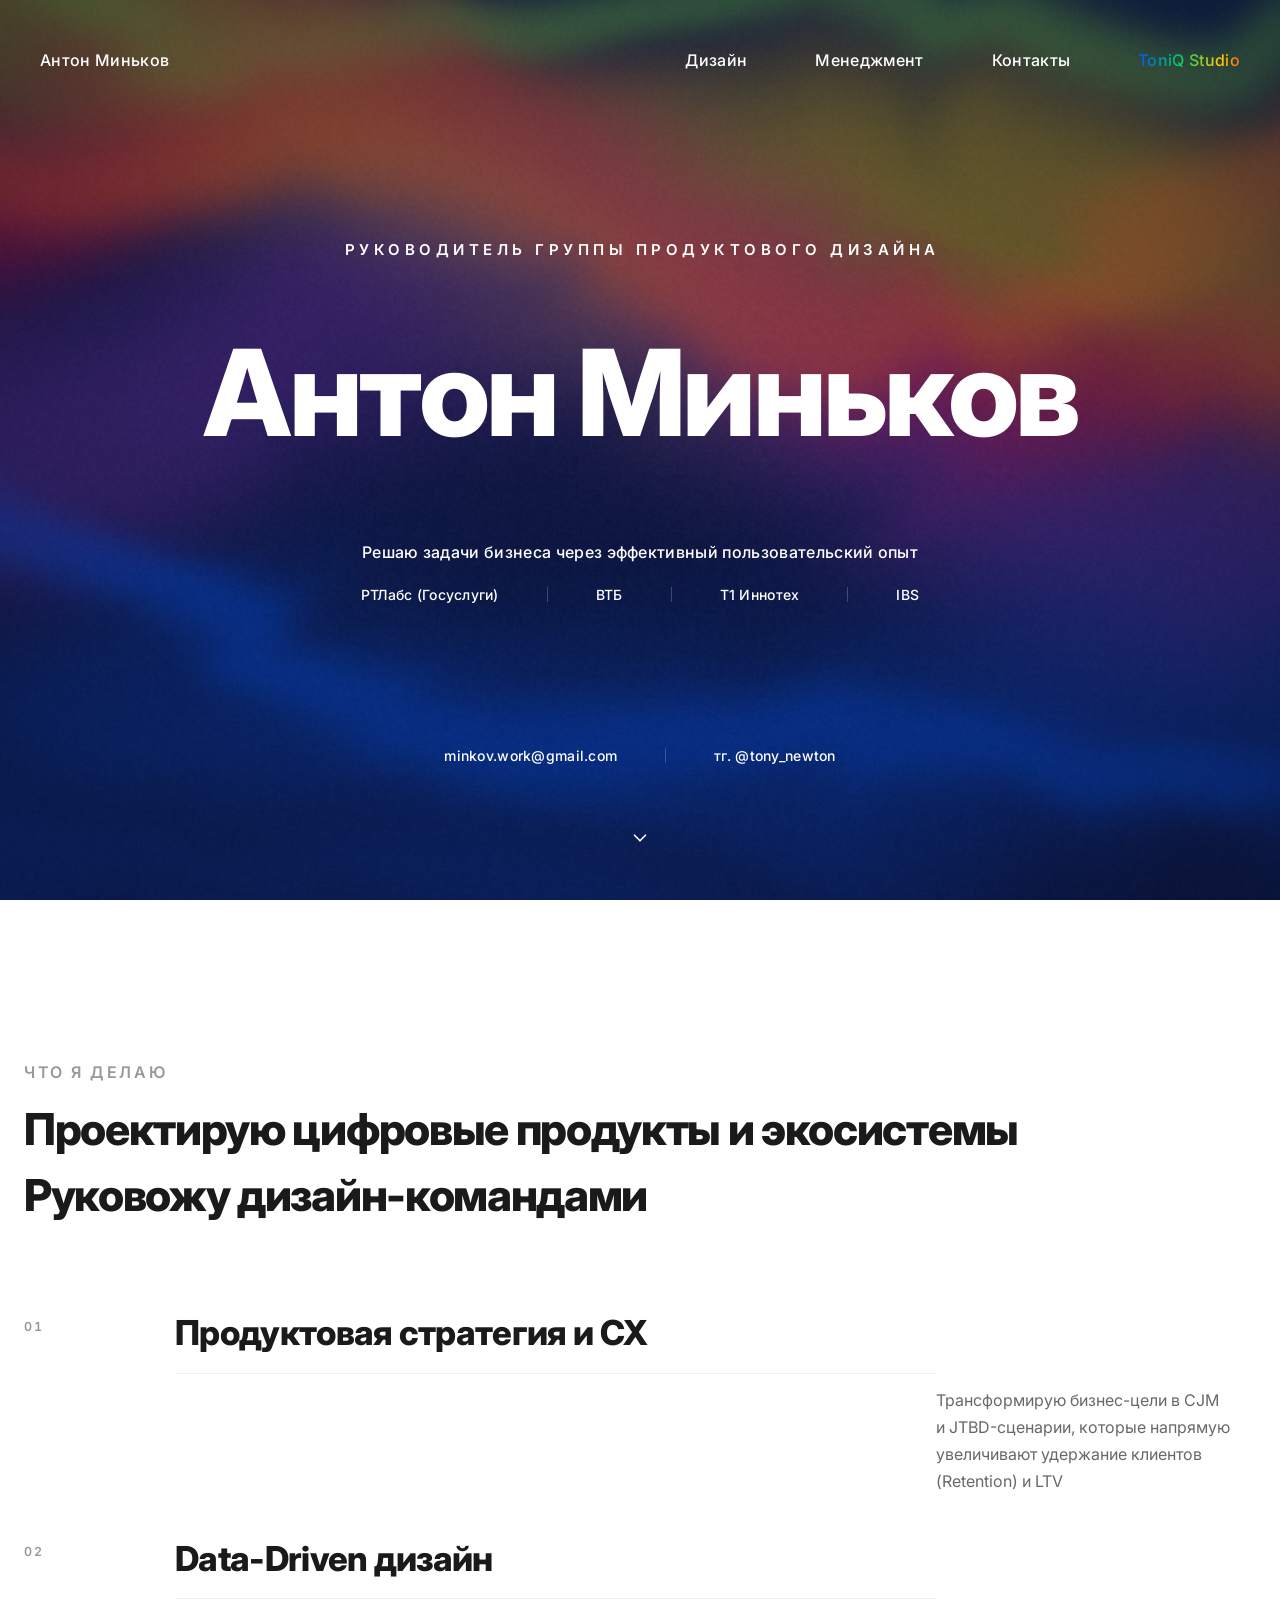
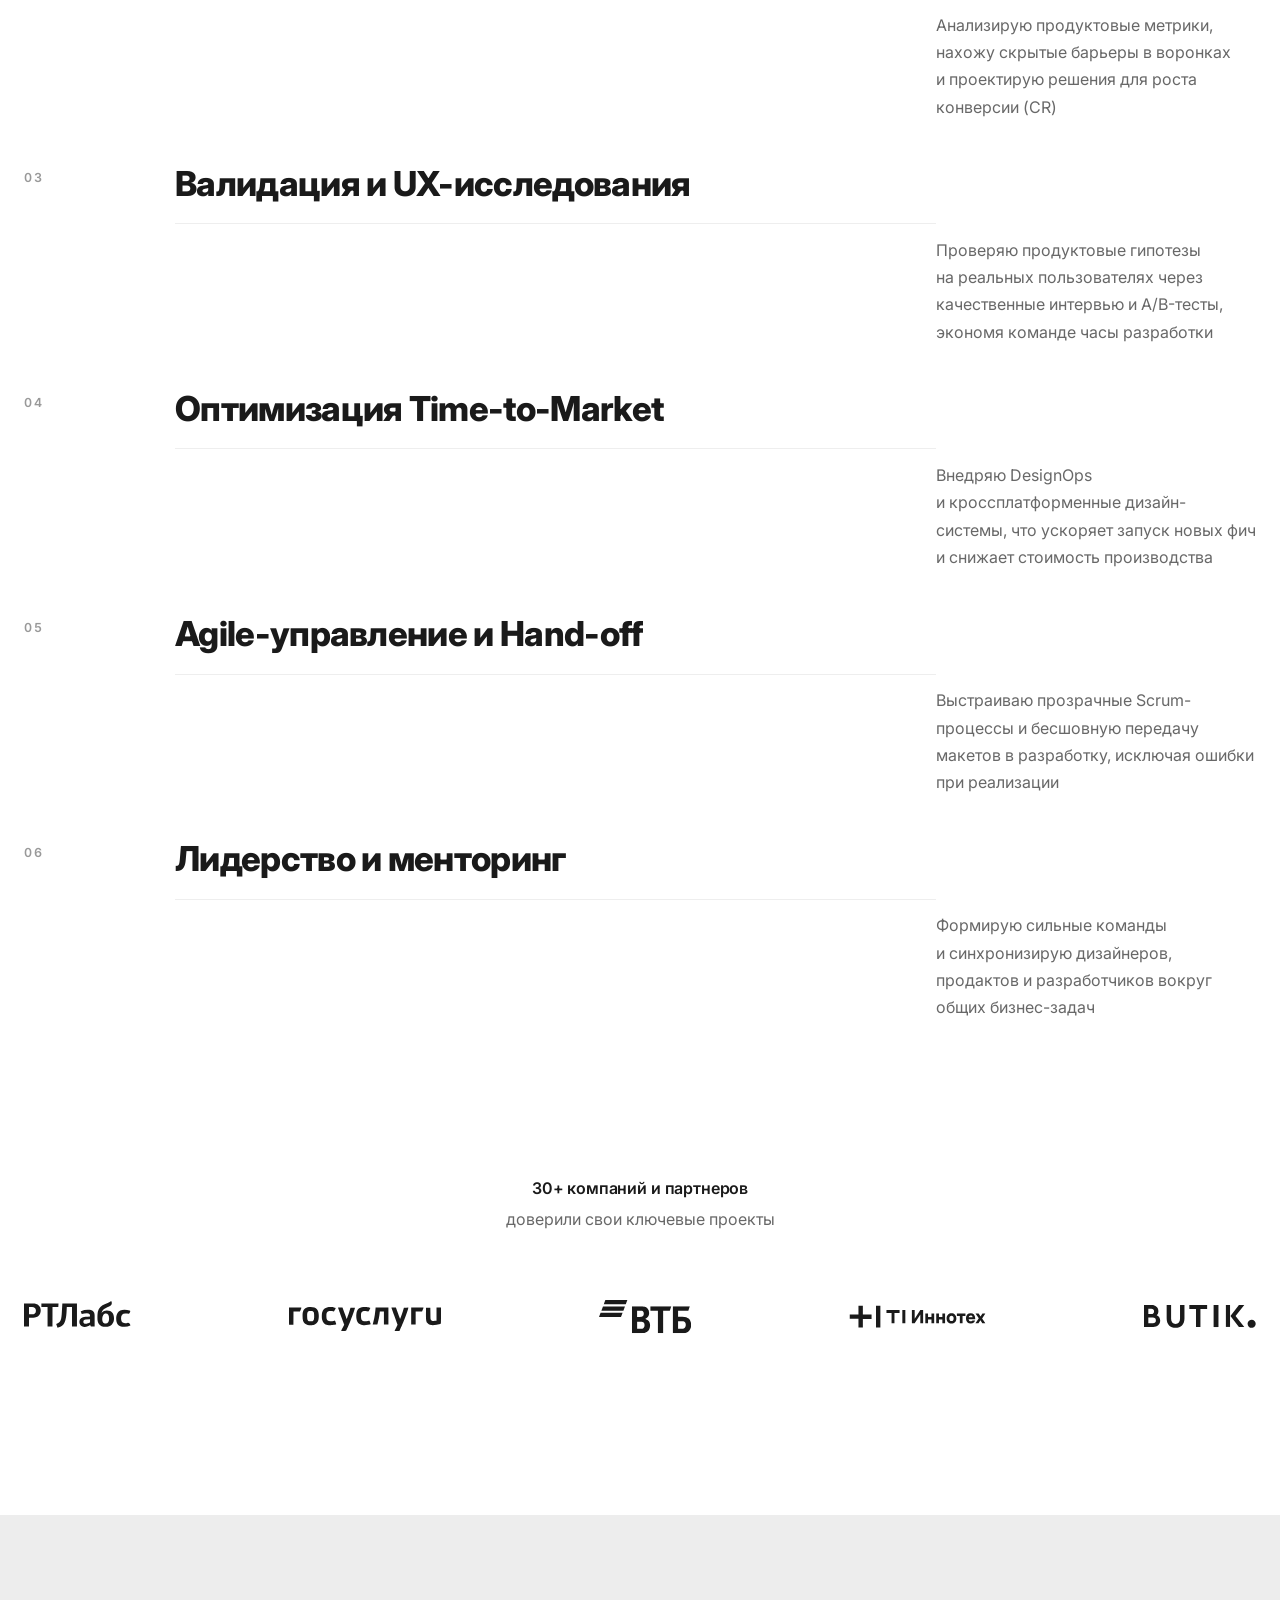
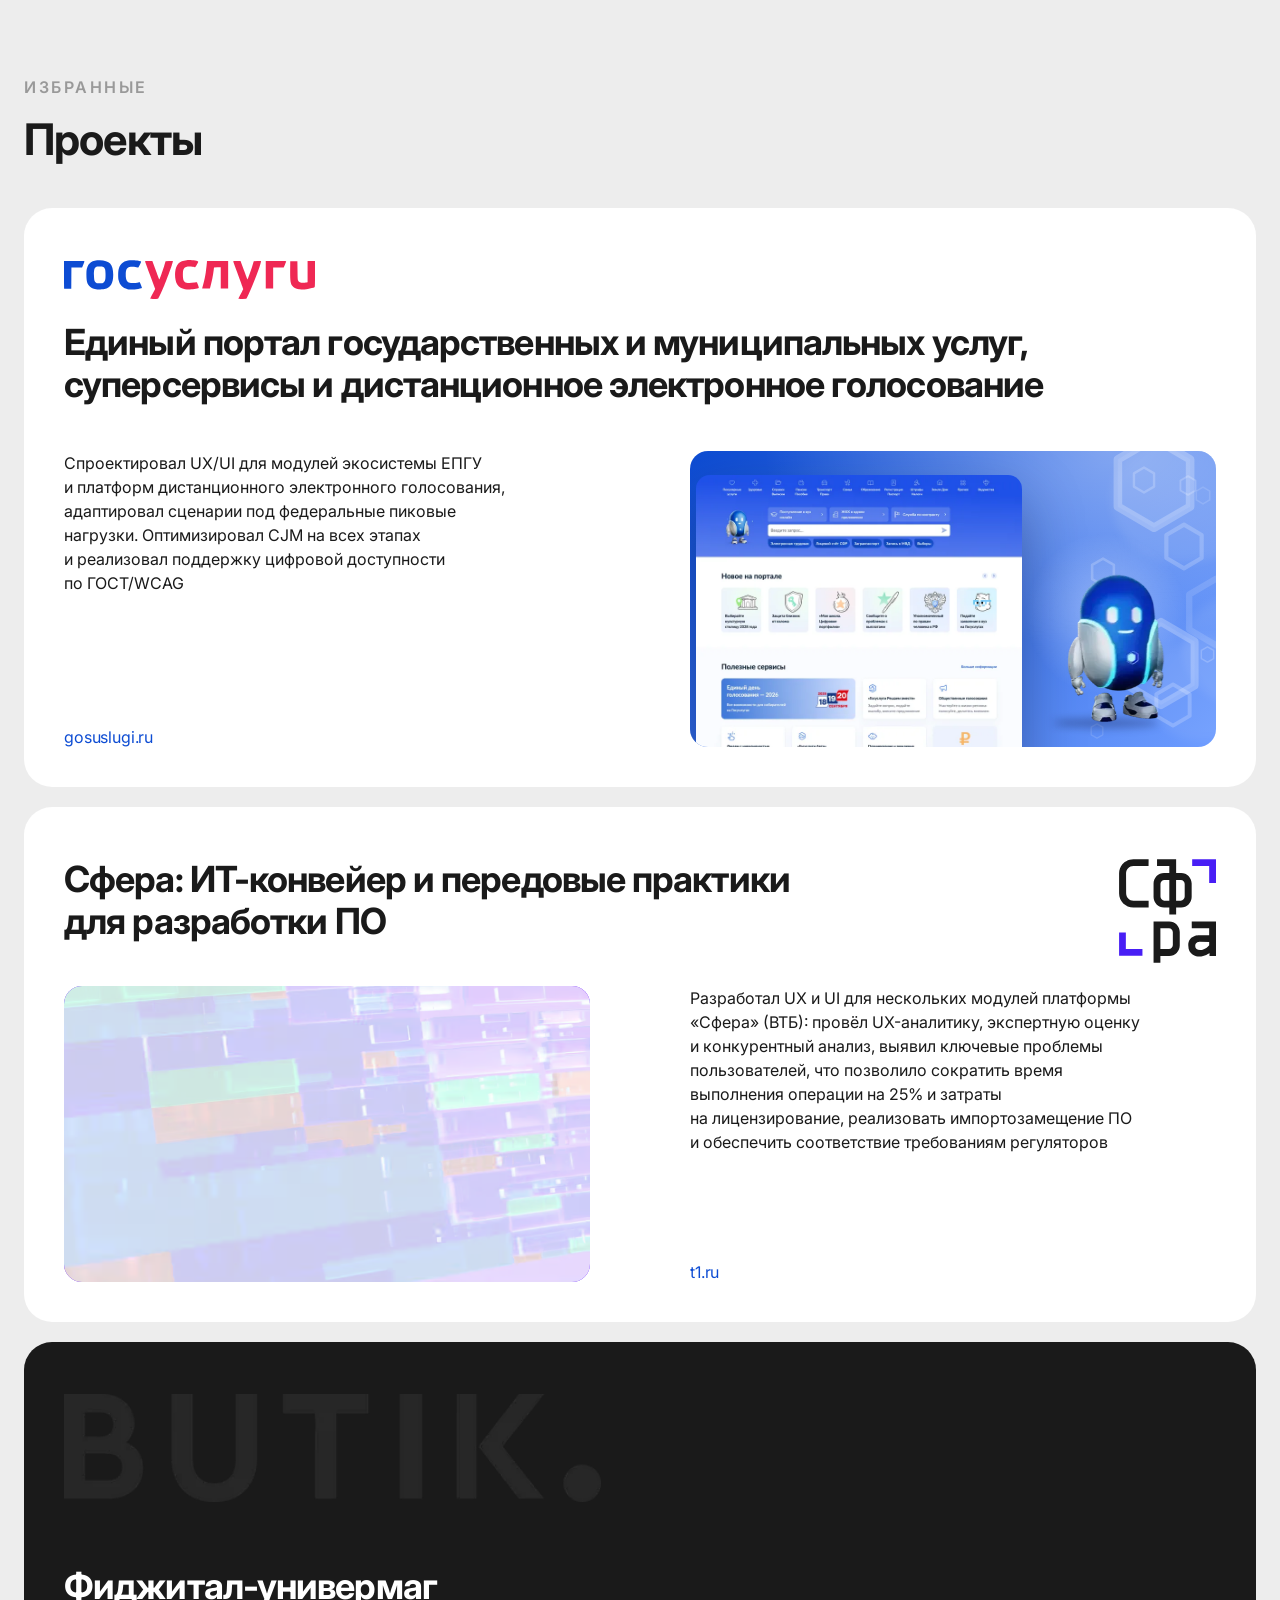
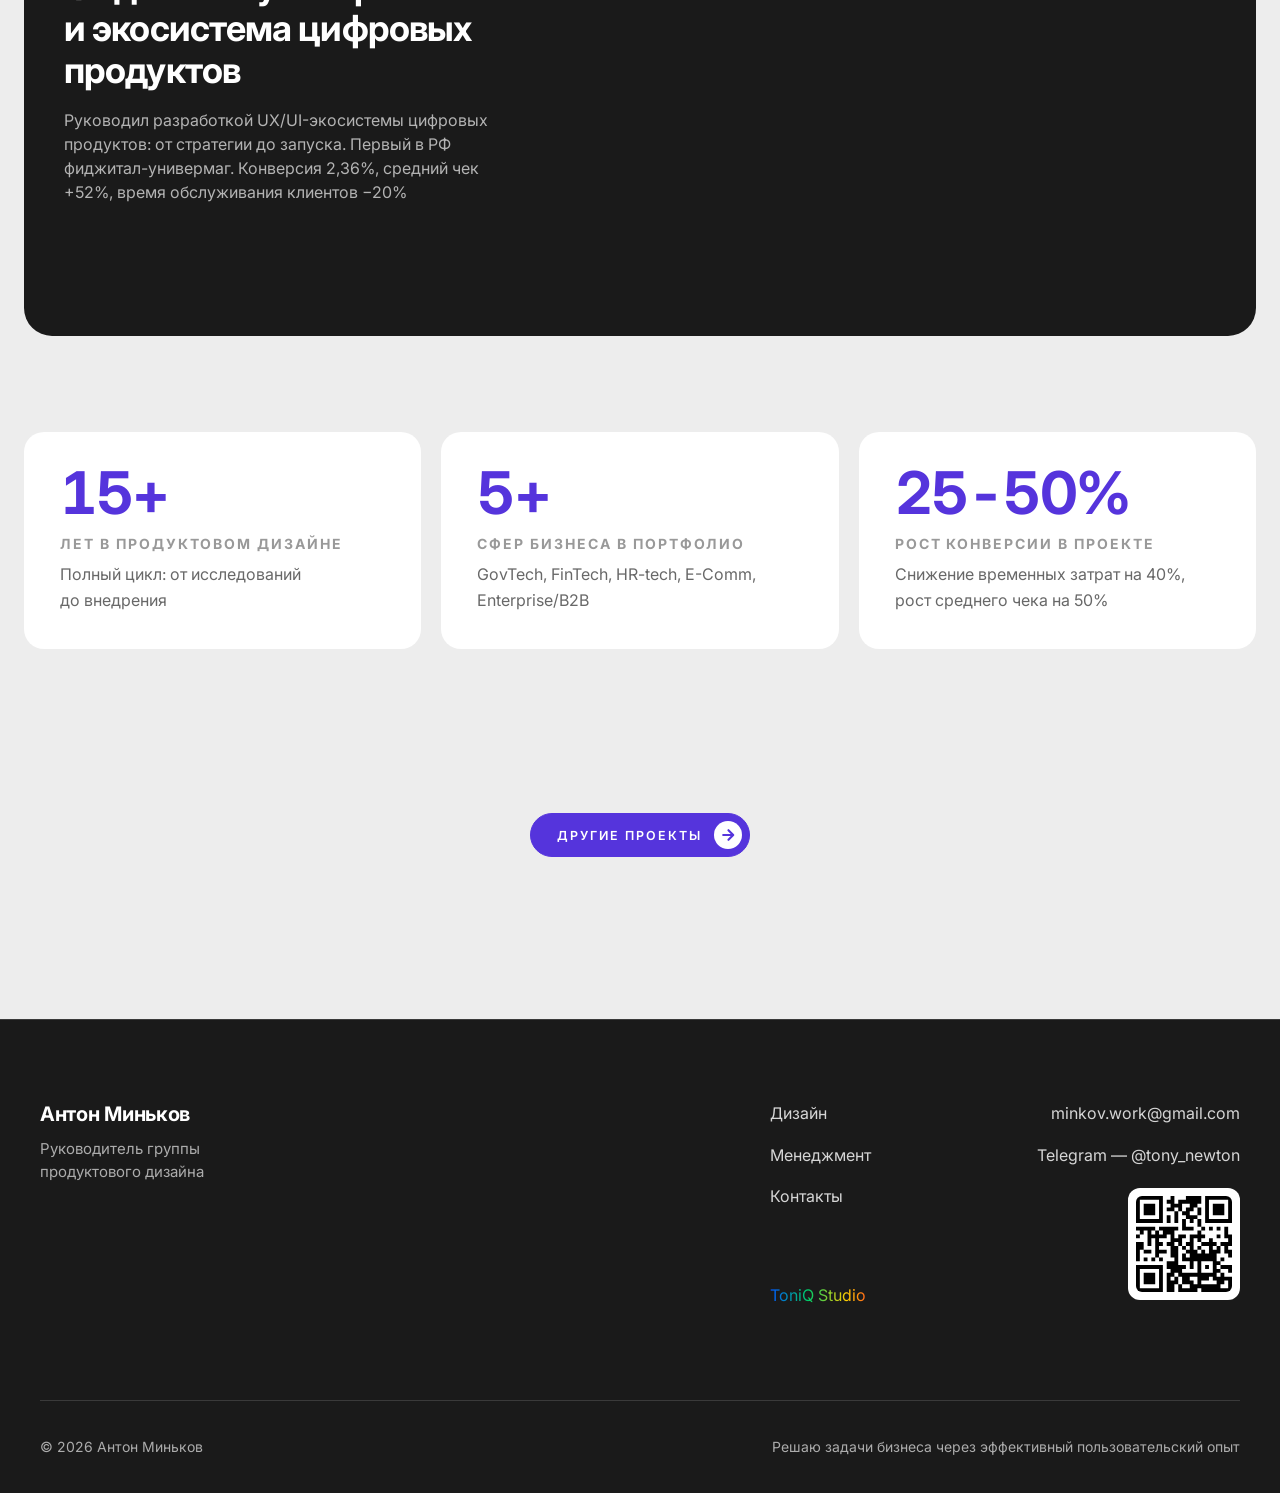
==== commit 75b9ce2f: "Add GosParts and Butik cases, convert case videos to webm, rename upravlenie.html to management.html" ====
--- a/index.html
+++ b/index.html
@@ -2,23 +2,30 @@
 <html lang="ru">
 <head>
 <meta charset="UTF-8">
-<meta name="viewport" content="width=device-width, initial-scale=1.0, maximum-scale=1.0">
+<meta name="viewport" content="width=device-width, initial-scale=1.0">
 <title>Антон Миньков — Портфолио</title>
 <meta name="description" content="Head of Product Design / Product Design Lead. Проектирую сложные цифровые экосистемы: госсервисы, FinTech, E-commerce. 19+ лет опыта.">
 <link rel="icon" href="data:image/svg+xml,%3Csvg xmlns='http://www.w3.org/2000/svg' viewBox='0 0 64 64'%3E%3Crect width='64' height='64' rx='14' fill='%237566F6'/%3E%3Ctext x='32' y='44' font-size='30' font-family='Arial' font-weight='700' fill='white' text-anchor='middle'%3EAM%3C/text%3E%3C/svg%3E">
 <link rel="preconnect" href="https://fonts.googleapis.com">
 <link rel="preconnect" href="https://fonts.gstatic.com" crossorigin>
 <link href="https://fonts.googleapis.com/css2?family=Inter:wght@400;500;600;700;800&display=swap" rel="stylesheet">
-<link rel="stylesheet" href="assets/css/style.css">
+<link rel="stylesheet" href="assets/css/style.css?v=49">
 </head>
 <body>
+
+<svg class="key-defs" aria-hidden="true" focusable="false" width="0" height="0">
+	<mask id="btn-arrow-mask" maskUnits="userSpaceOnUse" x="0" y="0" width="32" height="32">
+		<rect x="0" y="0" width="32" height="32" fill="#fff"/>
+		<path d="M10.5 16H21M16.5 10.5L22 16l-5.5 5.5" fill="none" stroke="#000" stroke-width="2.4" stroke-linecap="round" stroke-linejoin="round"/>
+	</mask>
+</svg>
 
 <header class="navbar" id="navbar">
 	<nav class="nav">
 		<a class="logo" href="index.html">Антон Миньков</a>
 		<div class="menu">
 			<a href="design.html">Дизайн</a>
-			<a href="upravlenie.html">Менеджмент</a>
+			<a href="management.html">Менеджмент</a>
 			<a href="kontakty.html">Контакты</a>
 			<a class="toniq-link" href="toniq-studio.html"><span class="toniq-text">ToniQ Studio</span><span class="toniq-bubbles" aria-hidden="true"><i></i><i></i><i></i><i></i><i></i><i></i><i></i><i></i><i></i><i></i><i></i><i></i><i></i><i></i><i></i><i></i><i></i><i></i><i></i><i></i><i></i><i></i><i></i><i></i><i></i><i></i><i></i><i></i><i></i><i></i><i></i><i></i><i></i><i></i></span></a>
 		</div>
@@ -28,7 +35,7 @@
 
 <div class="overlay">
 	<a href="design.html">Дизайн</a>
-	<a href="upravlenie.html">Менеджмент</a>
+	<a href="management.html">Менеджмент</a>
 	<a href="kontakty.html">Контакты</a>
 	<a href="toniq-studio.html">ToniQ Studio</a>
 </div>
@@ -65,48 +72,54 @@
 		</div>
 
 		<a class="hero-scroll" href="#expertise" aria-label="Вниз">
-			<svg viewBox="0 0 24 24" width="22" height="22"><path fill="none" stroke="currentColor" stroke-width="1.8" stroke-linecap="round" d="M6 9l6 6 6-6"/></svg>
+			<svg viewBox="0 0 24 24" aria-hidden="true" focusable="false"><path d="M6 9l6 6 6-6"/></svg>
 		</a>
 	</section>
 
 	<section class="expertise" id="expertise">
 		<div class="container">
-			<div class="ex-head reveal">
-				<p class="ex-kicker">Что я делаю</p>
-				<h2 class="ex-title"><span class="ex-title-line1">Проектирую цифровые продукты и&nbsp;экосистемы</span> <span>Руковожу дизайн-командами</span></h2>
-			</div>
-
-			<div class="skills">
-				<article class="skill-tile reveal">
-					<h3 class="skill-title">Продуктовая стратегия и&nbsp;CX</h3>
-					<p class="skill-desc">Трансформирую бизнес-цели в&nbsp;CJM и&nbsp;JTBD-сценарии, которые напрямую увеличивают удержание клиентов (Retention) и&nbsp;LTV</p>
-				</article>
-
-				<article class="skill-tile reveal">
-					<h3 class="skill-title">Data-Driven дизайн</h3>
-					<p class="skill-desc">Анализирую продуктовые метрики, нахожу скрытые барьеры в&nbsp;воронках и&nbsp;проектирую адаптивные интерфейсные решения для&nbsp;повышения конверсии (CR)</p>
-				</article>
-
-				<article class="skill-tile reveal">
-					<h3 class="skill-title">Валидация и&nbsp;UX-исследования</h3>
-					<p class="skill-desc">Проверяю продуктовые гипотезы на&nbsp;реальных пользователях через качественные интервью и&nbsp;A/B-тесты, экономя команде часы разработки</p>
-				</article>
-
-				<article class="skill-tile reveal">
-					<h3 class="skill-title">Оптимизация Time-to-Market</h3>
-					<p class="skill-desc">Внедряю DesignOps и&nbsp;кроссплатформенные дизайн-системы, что ускоряет запуск новых фич и&nbsp;снижает стоимость производства</p>
-				</article>
-
-				<article class="skill-tile reveal">
-					<h3 class="skill-title">Agile-управление и&nbsp;Hand-off</h3>
-					<p class="skill-desc">Выстраиваю прозрачные Scrum-процессы и&nbsp;бесшовную передачу макетов в&nbsp;разработку, исключая ошибки при&nbsp;реализации</p>
-				</article>
-
-				<article class="skill-tile reveal">
-					<h3 class="skill-title">Лидерство и&nbsp;менторинг</h3>
-					<p class="skill-desc">Формирую сильные команды и&nbsp;синхронизирую дизайнеров, продактов и&nbsp;разработчиков вокруг общих бизнес-задач</p>
-				</article>
-			</div>
+			<section class="xi" aria-labelledby="xi-title">
+				<div class="xi-head reveal">
+					<p class="xi-kicker">Что я делаю</p>
+					<h2 class="xi-title" id="xi-title">
+						<span>Проектирую цифровые продукты и&nbsp;экосистемы</span>
+						<span>Руковожу дизайн-командами</span>
+					</h2>
+				</div>
+
+				<ol class="xi-list">
+					<li class="xi-row reveal">
+						<span class="xi-num xi-fill" aria-hidden="true">01</span>
+						<h3 class="xi-label"><span class="xi-fill">Продуктовая стратегия и&nbsp;CX</span></h3>
+						<p class="xi-desc xi-fill">Трансформирую бизнес-цели в&nbsp;CJM и&nbsp;JTBD-сценарии, которые напрямую увеличивают удержание клиентов (Retention) и&nbsp;LTV</p>
+					</li>
+					<li class="xi-row reveal">
+						<span class="xi-num xi-fill" aria-hidden="true">02</span>
+						<h3 class="xi-label"><span class="xi-fill">Data-Driven дизайн</span></h3>
+						<p class="xi-desc xi-fill">Анализирую продуктовые метрики, нахожу скрытые барьеры в&nbsp;воронках и&nbsp;проектирую решения для&nbsp;роста конверсии (CR)</p>
+					</li>
+					<li class="xi-row reveal">
+						<span class="xi-num xi-fill" aria-hidden="true">03</span>
+						<h3 class="xi-label"><span class="xi-fill">Валидация и&nbsp;UX-исследования</span></h3>
+						<p class="xi-desc xi-fill">Проверяю продуктовые гипотезы на&nbsp;реальных пользователях через качественные интервью и&nbsp;A/B-тесты, экономя команде часы разработки</p>
+					</li>
+					<li class="xi-row reveal">
+						<span class="xi-num xi-fill" aria-hidden="true">04</span>
+						<h3 class="xi-label"><span class="xi-fill">Оптимизация Time-to-Market</span></h3>
+						<p class="xi-desc xi-fill">Внедряю DesignOps и&nbsp;кроссплатформенные дизайн-системы, что ускоряет запуск новых фич и&nbsp;снижает стоимость производства</p>
+					</li>
+					<li class="xi-row reveal">
+						<span class="xi-num xi-fill" aria-hidden="true">05</span>
+						<h3 class="xi-label"><span class="xi-fill">Agile-управление и&nbsp;Hand-off</span></h3>
+						<p class="xi-desc xi-fill">Выстраиваю прозрачные Scrum-процессы и&nbsp;бесшовную передачу макетов в&nbsp;разработку, исключая ошибки при&nbsp;реализации</p>
+					</li>
+					<li class="xi-row reveal">
+						<span class="xi-num xi-fill" aria-hidden="true">06</span>
+						<h3 class="xi-label"><span class="xi-fill">Лидерство и&nbsp;менторинг</span></h3>
+						<p class="xi-desc xi-fill">Формирую сильные команды и&nbsp;синхронизирую дизайнеров, продактов и&nbsp;разработчиков вокруг общих бизнес-задач</p>
+					</li>
+				</ol>
+			</section>
 
 			<div class="clients" id="clients">
 				<h3 class="clients-title reveal"><strong class="clients-title-strong">30+ компаний и партнеров</strong><br><span class="clients-title-sub">доверили свои ключевые проекты</span></h3>
@@ -198,95 +211,44 @@
 						<span class="pcard-media">
 							<span class="cover-art sfera-video-cover">
 								<video class="sfera-video" poster="assets/video/sfera-poster.webp" muted loop playsinline preload="none" aria-hidden="true">
-									<source data-src="assets/video/sfera-720p.mp4" type="video/mp4">
 									<source data-src="assets/video/sfera-720p.webm" type="video/webm">
 								</video>
 							</span>
 						</span>
 						<p class="pcard-desc">Разработал UX и&nbsp;UI для&nbsp;нескольких&nbsp;модулей платформы «Сфера» (ВТБ): провёл UX-аналитику, экспертную оценку и&nbsp;конкурентный анализ, выявил ключевые проблемы пользователей, что позволило сократить время выполнения операции на&nbsp;<span class="num">25%</span> и&nbsp;затраты на&nbsp;лицензирование, реализовать импортозамещение ПО и&nbsp;обеспечить соответствие требованиям регуляторов</p>
-						<a class="pcard-domain pcard-domain--ext" href="https://www.t1.ru/products/platforma-sfera" target="_blank" rel="noopener">t1.ru/products/platforma-sfera</a>
-						<a class="pcard-stretch" href="design.html#innotech" aria-label="Сфера — смотреть проект"></a>
+						<a class="pcard-domain pcard-domain--ext" href="https://www.t1.ru/products/platforma-sfera" target="_blank" rel="noopener">t1.ru</a>
+						<a class="pcard-stretch" href="design.html#sfera" aria-label="Сфера — смотреть проект"></a>
 					</div>
 				</article>
 
-				<div class="pcards-split">
-
-					<article class="pcard pcard--bleed pcard--butik reveal">
-						<a class="pcard-link" href="design.html#butik">
-							<img class="pcard-bigmark" src="assets/logos/butik.webp" alt="" aria-hidden="true" width="174" height="35" loading="lazy" decoding="async">
-							<h3 class="pcard-title">Фиджитал-универмаг и&nbsp;экосистема цифровых продуктов</h3>
-							<p class="pcard-desc">Руководил разработкой UX/UI-экосистемы цифровых продуктов: от&nbsp;стратегии до&nbsp;запуска. Первый в&nbsp;РФ фиджитал-универмаг. Конверсия 2,36%, средний чек +52%, время обслуживания клиентов −20%</p>
-							<span class="pcard-media">
-								<span class="cover-art art-butik art-butik--clear">
-									<span class="butik-slides">
-										<img src="assets/img/foto/f01.webp" alt="" aria-hidden="true" loading="lazy" decoding="async">
-										<img src="assets/img/foto/f02.webp" alt="" aria-hidden="true" loading="lazy" decoding="async">
-										<img src="assets/img/foto/f03.webp" alt="" aria-hidden="true" loading="lazy" decoding="async">
-										<img src="assets/img/foto/f04.webp" alt="" aria-hidden="true" loading="lazy" decoding="async">
-										<img src="assets/img/foto/f05.webp" alt="" aria-hidden="true" loading="lazy" decoding="async">
-										<img src="assets/img/foto/f06.webp" alt="" aria-hidden="true" loading="lazy" decoding="async">
-										<img src="assets/img/foto/f07.webp" alt="" aria-hidden="true" loading="lazy" decoding="async">
-										<img src="assets/img/foto/f08.webp" alt="" aria-hidden="true" loading="lazy" decoding="async">
-										<img src="assets/img/foto/f09.webp" alt="" aria-hidden="true" loading="lazy" decoding="async">
-										<img src="assets/img/foto/f10.webp" alt="" aria-hidden="true" loading="lazy" decoding="async">
-										<img src="assets/img/foto/f11.webp" alt="" aria-hidden="true" loading="lazy" decoding="async">
-										<img src="assets/img/foto/f12.webp" alt="" aria-hidden="true" loading="lazy" decoding="async">
-										<img src="assets/img/foto/f13.webp" alt="" aria-hidden="true" loading="lazy" decoding="async">
-										<img src="assets/img/foto/f14.webp" alt="" aria-hidden="true" loading="lazy" decoding="async">
-									</span>
-									<span class="butik-veil" aria-hidden="true"></span>
+				<article class="pcard pcard--butik reveal">
+					<a class="pcard-link" href="design.html#butik">
+						<img class="pcard-bigmark" src="assets/logos/butik.webp" alt="" aria-hidden="true" width="174" height="35" loading="lazy" decoding="async">
+						<h3 class="pcard-title">Фиджитал-универмаг и&nbsp;экосистема цифровых продуктов</h3>
+						<p class="pcard-desc">Руководил разработкой UX/UI-экосистемы цифровых продуктов: от&nbsp;стратегии до&nbsp;запуска. Первый в&nbsp;РФ фиджитал-универмаг. Конверсия 2,36%, средний чек +52%, время обслуживания клиентов −20%</p>
+						<span class="pcard-media">
+							<span class="cover-art art-butik art-butik--clear">
+								<span class="butik-slides">
+									<img src="assets/img/foto/f01.webp" alt="" aria-hidden="true" loading="lazy" decoding="async">
+									<img src="assets/img/foto/f02.webp" alt="" aria-hidden="true" loading="lazy" decoding="async">
+									<img src="assets/img/foto/f03.webp" alt="" aria-hidden="true" loading="lazy" decoding="async">
+									<img src="assets/img/foto/f04.webp" alt="" aria-hidden="true" loading="lazy" decoding="async">
+									<img src="assets/img/foto/f05.webp" alt="" aria-hidden="true" loading="lazy" decoding="async">
+									<img src="assets/img/foto/f06.webp" alt="" aria-hidden="true" loading="lazy" decoding="async">
+									<img src="assets/img/foto/f07.webp" alt="" aria-hidden="true" loading="lazy" decoding="async">
+									<img src="assets/img/foto/f08.webp" alt="" aria-hidden="true" loading="lazy" decoding="async">
+									<img src="assets/img/foto/f09.webp" alt="" aria-hidden="true" loading="lazy" decoding="async">
+									<img src="assets/img/foto/f10.webp" alt="" aria-hidden="true" loading="lazy" decoding="async">
+									<img src="assets/img/foto/f11.webp" alt="" aria-hidden="true" loading="lazy" decoding="async">
+									<img src="assets/img/foto/f12.webp" alt="" aria-hidden="true" loading="lazy" decoding="async">
+									<img src="assets/img/foto/f13.webp" alt="" aria-hidden="true" loading="lazy" decoding="async">
+									<img src="assets/img/foto/f14.webp" alt="" aria-hidden="true" loading="lazy" decoding="async">
 								</span>
-							</span>
-						</a>
-					</article>
-
-					<article class="pcard pcard--em reveal">
-						<span class="ce-dots" aria-hidden="true"></span>
-						<span class="ce-balls" aria-hidden="true">
-							<span class="ce-ball b1"></span>
-							<span class="ce-ball b2"></span>
-							<span class="ce-ball b3"></span>
-							<span class="ce-ball b4"></span>
-							<span class="ce-ball b5"></span>
-							<span class="ce-ball b6"></span>
-							<span class="ce-ball b7"></span>
-							<span class="ce-ball b8"></span>
-							<span class="ce-ball b9"></span>
-							<span class="ce-ball b10"></span>
-							<span class="ce-ball b11"></span>
-							<span class="ce-ball b12"></span>
-							<span class="ce-ball b13"></span>
-							<span class="ce-ball b14"></span>
-							<span class="ce-ball b15"></span>
-							<span class="ce-ball b16"></span>
-						</span>
-						<span class="ce-device">
-							<img class="ce-frame" src="assets/img/expertme-macbook.png" alt="" aria-hidden="true" width="413" height="330" loading="lazy" decoding="async">
-							<span class="ce-window">
-								<span class="ce-scroll"><img class="ce-page" src="assets/img/expertme-site.webp" alt="" aria-hidden="true" width="769" height="2901" loading="lazy" decoding="async"></span>
+								<span class="butik-veil" aria-hidden="true"></span>
 							</span>
 						</span>
-						<div class="pcard-link">
-							<img class="ce-word" src="assets/logos/expertme-wordmark-3e34a8.png" alt="ExpertMe" width="470" height="120" loading="lazy" decoding="async">
-							<a class="pcard-domain pcard-domain--center pcard-domain--ext" href="https://expertme.ru/" target="_blank" rel="noopener">expertme.ru</a>
-							<a class="pcard-stretch" href="design.html" aria-label="ExpertMe — смотреть проект"></a>
-						</div>
-					</article>
-
-					<article class="pcard pcard--half pcard--rosatom reveal">
-						<a class="pcard-link" href="design.html#p06">
-							<span class="pcard-media">
-								<span class="cover-art cover-rosatom">
-									<img class="ra-logo" src="assets/logos/rosatom.svg" alt="Росэнергоатом" width="214" height="64" loading="lazy" decoding="async">
-									<span class="ra-screen" aria-hidden="true">
-										<img src="assets/img/rosatom-dashboard.webp" alt="" width="1600" height="673" loading="lazy" decoding="async">
-									</span>
-								</span>
-							</span>
-						</a>
-					</article>
-
-				</div>
+					</a>
+				</article>
 
 			</div>
 
@@ -311,7 +273,7 @@
 			</div>
 
 			<div class="ex-all-wrap reveal">
-				<a class="ex-all" href="design.html">Все проекты</a>
+				<a class="ex-all" href="design.html"><span>Другие проекты</span><svg class="btn-arrow" viewBox="0 0 32 32" aria-hidden="true" focusable="false"><circle cx="16" cy="16" r="16" fill="currentColor" mask="url(#btn-arrow-mask)"/></svg></a>
 			</div>
 		</div>
 	</section>
@@ -328,7 +290,7 @@
 				<nav class="sfooter-nav" aria-label="Разделы сайта">
 					<ul>
 						<li><a href="design.html">Дизайн</a></li>
-						<li><a href="upravlenie.html">Менеджмент</a></li>
+						<li><a href="management.html">Менеджмент</a></li>
 						<li><a href="kontakty.html">Контакты</a></li>
 						<li><a class="toniq-link" href="toniq-studio.html"><span class="toniq-text">ToniQ Studio</span><span class="toniq-bubbles" aria-hidden="true"><i></i><i></i><i></i><i></i><i></i><i></i><i></i><i></i><i></i><i></i><i></i><i></i><i></i><i></i><i></i><i></i><i></i><i></i><i></i><i></i><i></i><i></i><i></i><i></i><i></i><i></i><i></i><i></i><i></i><i></i><i></i><i></i><i></i><i></i></span></a></li>
 					</ul>
@@ -351,7 +313,7 @@
 	</footer>
 
 
-<script src="assets/js/aurora.js"></script>
-<script src="assets/js/main.js"></script>
+<script src="assets/js/aurora.js?v=3"></script>
+<script src="assets/js/main.js?v=32"></script>
 </body>
 </html>
--- a/assets/css/style.css
+++ b/assets/css/style.css
@@ -13,6 +13,7 @@
   --card: #f1f1f1;
   --pill: #262626;
   --line: #eeeeee;
+  --ghost: #dcdcdc;
   --vl-gap: clamp(120px, 25.3125vw, 324px);
   --maxw: 1280px;
 }
@@ -121,11 +122,11 @@
 .navbar .menu a.toniq-link:hover { opacity: 1; }
 
 /* palette lifted from the home-page aurora animation (blue → purple → red →
-   yellow → green, looping back to blue) */
+   yellow → green, looping back to blue); the flow runs continuously */
 .toniq-text {
   display: inline-block;
   background-image: linear-gradient(270deg,
-    #FFFFFF 0%, #D9D9D9 20%, #FF0033 40%, #FFCC00 60%, #00CC66 80%, #FFFFFF 100%);
+    #0055FF 0%, #7B2BFF 20%, #FF0033 40%, #FFCC00 60%, #00CC66 80%, #0055FF 100%);
   background-size: 200% 100%;
   background-repeat: repeat;
   -webkit-background-clip: text;
@@ -138,7 +139,7 @@
 /* darker take on the same palette so it stays readable on the white navbar */
 .navbar.scrolled .toniq-text {
   background-image: linear-gradient(270deg,
-    #6E6E6E 0%, #757575 20%, #C40026 40%, #8A6D00 60%, #007A3D 80%, #6E6E6E 100%);
+    #003BB3 0%, #5A1FCC 20%, #C40026 40%, #8A6D00 60%, #007A3D 80%, #003BB3 100%);
 }
 
 @keyframes toniqFlow {
@@ -178,6 +179,10 @@
   border-radius: 50%;
   background: radial-gradient(circle at 32% 28%, #ffffff 0%, var(--c, #0055FF) 58%, transparent 100%);
   opacity: 0;
+}
+
+.toniq-link:hover .toniq-bubbles i,
+.toniq-link:focus-visible .toniq-bubbles i {
   animation: toniqBubble var(--t, 3s) ease-in-out var(--d, 0s) infinite;
 }
 
@@ -232,7 +237,9 @@
 }
 
 @media (prefers-reduced-motion: reduce) {
-  .toniq-text { animation: none; }
+  .toniq-text,
+  .toniq-link:hover .toniq-text,
+  .toniq-link:focus-visible .toniq-text { animation: none; }
   .toniq-bubbles { display: none; }
 }
 
@@ -384,12 +391,12 @@
 .hero-name-wrap {
   position: relative;
   top: -16px;
-  margin: 28px 0 26px;
+  margin: 49px 0 52px;
 }
 
 .hero-name {
-  font-size: clamp(2.9rem, 12vw, 4.83rem);
-  font-weight: 500;
+  font-size: clamp(2.9rem, 12vw, 120px);
+  font-weight: 800;
   line-height: 1.04;
   letter-spacing: -.03em;
   color: #ffffff;
@@ -470,7 +477,7 @@
 .hero-contacts {
   position: absolute;
   left: 0; right: 0;
-  bottom: 104px;
+  bottom: 136px;
   z-index: 4;
   display: flex;
   align-items: center;
@@ -561,31 +568,43 @@
   .contact-qr { display: none; }
 }
 
+/* Hero scroll cue — chevron icon only, no outline. Colour matches the hero
+   divider line (--cue). */
 .hero-scroll {
   position: absolute;
   left: 50%;
-  bottom: 46px;
+  bottom: 40px;
   transform: translateX(-50%);
   z-index: 3;
-  width: 22px; height: 22px;
   display: grid;
   place-items: center;
-  color: rgba(255, 255, 255, .6);
+  width: 44px;
+  height: 44px;
+  color: #ffffff;
   opacity: 0;
   animation: contactsIn 1.2s ease .9s forwards;
-  transition: color .3s ease;
-}
-
-.hero-scroll:hover { color: #ffffff; }
-
-.hero-scroll svg {
-  animation: bob 3s ease-in-out 2.1s infinite;
-}
-
-@keyframes bob {
-  0%, 100% { transform: translateY(0); }
-  50%      { transform: translateY(6px); }
-}
+  transition: opacity .3s ease;
+}
+
+.hero-scroll svg { display: block; width: 22px; height: 22px; }
+
+.hero-scroll svg path {
+  fill: none;
+  stroke: currentColor;
+  stroke-width: 1.8;
+  stroke-linecap: round;
+  stroke-linejoin: round;
+}
+
+/* the chevron drifts down and back, inviting a scroll */
+.hero-scroll svg { animation: cueBob 2.6s ease-in-out 2.1s infinite; }
+
+@keyframes cueBob {
+  0%, 100% { transform: translateY(-2px); }
+  50%      { transform: translateY(3px); }
+}
+
+.hero-scroll:hover { opacity: .75; }
 
 @media (prefers-reduced-motion: reduce) {
   .hero-name-track { animation: none; }
@@ -725,46 +744,6 @@
 
 @media (min-width: 768px) {
   .ex-title span { display: block; }
-  .ex-title .ex-title-line1 { white-space: nowrap; }
-}
-
-/* ---------------- Skills bento ---------------- */
-
-.skills {
-  display: grid;
-  grid-template-columns: repeat(3, 1fr);
-  gap: 20px;
-}
-
-.skill-tile {
-  display: flex;
-  flex-direction: column;
-  padding: 28px 28px 26px;
-  background: var(--paper-2);
-  border-radius: 20px;
-  transition:
-    transform .45s cubic-bezier(.22, 1, .36, 1),
-    box-shadow .45s ease;
-}
-
-.skill-tile:hover {
-  transform: translateY(-5px);
-  box-shadow: 0 28px 56px -32px rgba(30, 21, 82, .26);
-}
-
-.skill-title {
-  font-size: 16px;
-  font-weight: 600;
-  letter-spacing: -.01em;
-  line-height: 1.35;
-  color: var(--ink);
-}
-
-.skill-desc {
-  margin-top: 8px;
-  font-size: 16px;
-  line-height: 1.6;
-  color: var(--gray-2);
 }
 
 /* Entrance animation with stagger */
@@ -773,26 +752,197 @@
   to   { opacity: 1; transform: none; }
 }
 
-.skill-tile.reveal {
-  opacity: 0;
-  transform: translateY(28px);
-  transition: none;
-}
-
-.skill-tile.reveal.in {
-  opacity: 1;
-  transform: none;
-  animation: riseIn .7s cubic-bezier(.22, 1, .36, 1) backwards;
-  transition:
-    transform .45s cubic-bezier(.22, 1, .36, 1),
-    box-shadow .45s ease;
-}
-
-.skill-tile.reveal.in:nth-child(2) { animation-delay: .06s; }
-.skill-tile.reveal.in:nth-child(3) { animation-delay: .12s; }
-.skill-tile.reveal.in:nth-child(4) { animation-delay: .18s; }
-.skill-tile.reveal.in:nth-child(5) { animation-delay: .24s; }
-.skill-tile.reveal.in:nth-child(6) { animation-delay: .3s; }
+/* ---------------- Expertise index ----------------
+   Restyled after the reference: a quiet category flag at the far left, an
+   oversized title whose baseline runs a hairline out across the row, and the
+   explanation set as a short right-hand column that starts level with that line.
+   The rows rise in one after another, the same way the project cards below do.
+   On hover the whole row paints in the hero ramp, left to right — a crisp wipe,
+   no blur: the number, the title and the small print each fill with the ramp,
+   and the hairline under the title thickens into the full aurora rule. The
+   small print takes a deeper end-stop so it still clears AA at 16px. */
+
+.xi-head { max-width: 1120px; }
+
+.xi-kicker {
+  font-size: 1rem;
+  font-weight: 600;
+  letter-spacing: .16em;
+  text-transform: uppercase;
+  color: var(--gray-3);
+  margin-bottom: 22px;
+}
+
+/* One heading, two thoughts on their own lines, flush with the content strip */
+.xi-title {
+  display: flex;
+  flex-direction: column;
+  gap: clamp(8px, 1.1vw, 18px);
+  font-size: clamp(20px, 3.6vw, 44px);
+  font-weight: 800;
+  letter-spacing: -.03em;
+  line-height: 1.18;
+  color: var(--ink);
+}
+
+.xi-title span { display: block; }
+
+.xi-list {
+  list-style: none;
+  margin: clamp(44px, 5.4vw, 80px) 0 0;
+  padding: 0;
+}
+
+.xi-row {
+  --d: 0s;
+  --xi-cat: clamp(72px, 8.4vw, 128px);
+  --xi-aside: clamp(220px, 25vw, 340px);
+  --xi-gap: clamp(24px, 3.4vw, 56px);
+  position: relative;
+  display: grid;
+  grid-template-columns: var(--xi-cat) minmax(0, 1fr) var(--xi-aside);
+  grid-template-rows: auto auto;
+  column-gap: var(--xi-gap);
+  align-items: start;
+  padding: clamp(13px, 1.6vw, 23px) 0;
+}
+
+/* The ramp copy of a run of text, revealed left-to-right by a hard clip — the
+   type looks painted in, never washed over. data-text is mirrored by JS. */
+.xi-fill { position: relative; display: inline-block; }
+
+.xi-fill::after {
+  content: attr(data-text);
+  position: absolute;
+  left: 0;
+  top: 0;
+  width: 100%;
+  -webkit-background-clip: text;
+  background-clip: text;
+  -webkit-text-fill-color: transparent;
+  color: transparent;
+  clip-path: inset(0 100% 0 0);
+  transition: clip-path .62s cubic-bezier(.22, 1, .36, 1);
+  pointer-events: none;
+}
+
+/* category marker — a quiet flag sitting level with the title's cap height */
+.xi-num {
+  grid-area: 1 / 1;
+  width: max-content;
+  font-size: clamp(.78rem, .95vw, .92rem);
+  font-weight: 600;
+  letter-spacing: .14em;
+  font-variant-numeric: tabular-nums;
+  line-height: 1.4;
+  color: var(--gray-3);
+  margin-top: .55em;
+  transition: color .35s ease, transform .5s cubic-bezier(.22, 1, .36, 1);
+}
+
+.xi-num::after {
+  background-image: linear-gradient(90deg, #0055FF 0%, #7B2BFF 100%);
+  transition: clip-path .5s cubic-bezier(.22, 1, .36, 1) .04s;
+}
+
+.xi-label {
+  grid-area: 1 / 2;
+  position: relative;
+  font-size: clamp(1.5rem, 2.7vw, 2.15rem);
+  font-weight: 800;
+  letter-spacing: -.02em;
+  line-height: 1.3;
+  color: var(--ink);
+  padding-bottom: clamp(12px, 1.4vw, 20px);
+}
+
+.xi-label .xi-fill { transition: transform .55s cubic-bezier(.22, 1, .36, 1); }
+.xi-label .xi-fill::after { background-image: linear-gradient(90deg, #0055FF 0%, #7B2BFF 46%, #FF0033 100%); }
+
+/* the hairline on the title's baseline, running out into the column gap */
+.xi-label::after {
+  content: "";
+  position: absolute;
+  left: 0;
+  right: calc(-1 * var(--xi-gap));
+  bottom: 0;
+  height: 1px;
+  background: var(--line);
+  transform: scaleX(0);
+  transform-origin: left;
+  transition: transform .9s cubic-bezier(.22, 1, .36, 1) var(--d),
+              background .35s ease,
+              height .35s ease,
+              right .55s cubic-bezier(.22, 1, .36, 1);
+}
+
+.xi-row.reveal.in .xi-label::after { transform: scaleX(1); }
+
+/* rows rise in one after another, matching the project cards below */
+.xi-row.reveal { transition: none; }
+.xi-row.reveal.in { animation: riseIn .7s cubic-bezier(.22, 1, .36, 1) backwards; }
+
+/* explanation — a short column on the right, wrapping to a few lines */
+.xi-desc {
+  grid-area: 2 / 3;
+  margin-top: clamp(8px, 1vw, 14px);
+  font-size: 16px;
+  line-height: 1.7;
+  color: var(--gray-2);
+  text-wrap: pretty;
+  transition: transform .6s cubic-bezier(.22, 1, .36, 1) .05s, color .35s ease;
+}
+
+.xi-desc::after {
+  background-image: linear-gradient(90deg, #0055FF 0%, #7B2BFF 52%, #C4002B 100%);
+  transition: clip-path .66s cubic-bezier(.22, 1, .36, 1) .08s;
+}
+
+/* hover — the run paints in and nudges, the hairline takes the full ramp */
+.xi-row:hover .xi-num { color: var(--ink); transform: translateX(4px); }
+.xi-row:hover .xi-num::after,
+.xi-row:hover .xi-label .xi-fill::after,
+.xi-row:hover .xi-desc::after { clip-path: inset(0 0 0 0); }
+
+.xi-row:hover .xi-label .xi-fill { transform: translateX(8px); }
+.xi-row:hover .xi-desc { transform: translateX(5px); color: #4f4f4f; }
+
+.xi-row:hover .xi-label::after {
+  height: 2px;
+  right: calc(-1.35 * var(--xi-gap));
+  background: linear-gradient(90deg, #0055FF 0%, #7B2BFF 26%, #FF0033 52%, #FFCC00 76%, #00CC66 100%);
+}
+
+/* stagger the rows down the index as each one enters */
+.xi-row.reveal.in:nth-child(2) { animation-delay: .06s; --d: .06s; }
+.xi-row.reveal.in:nth-child(3) { animation-delay: .12s; --d: .12s; }
+.xi-row.reveal.in:nth-child(4) { animation-delay: .18s; --d: .18s; }
+.xi-row.reveal.in:nth-child(5) { animation-delay: .24s; --d: .24s; }
+.xi-row.reveal.in:nth-child(6) { animation-delay: .30s; --d: .30s; }
+
+@media (max-width: 900px) {
+  .xi-row {
+    grid-template-columns: clamp(44px, 12vw, 64px) minmax(0, 1fr);
+    column-gap: clamp(16px, 4vw, 24px);
+    padding: 15px 0;
+  }
+  .xi-num { grid-area: 1 / 1; }
+  .xi-label { grid-area: 1 / 2; }
+  .xi-label::after { right: 0; }
+  .xi-row:hover .xi-label::after { right: calc(-8px); }
+  .xi-desc { grid-area: 2 / 2; margin-top: 8px; }
+}
+
+@media (prefers-reduced-motion: reduce) {
+  .xi-label::after { transition: none; transform: none; }
+  .xi-fill,
+  .xi-fill::after,
+  .xi-num,
+  .xi-desc { transition: none; }
+  .xi-row:hover .xi-label .xi-fill,
+  .xi-row:hover .xi-desc,
+  .xi-row:hover .xi-num { transform: none; }
+}
 
 /* ---------------- Stats (inside projects section) ---------------- */
 
@@ -800,7 +950,7 @@
   margin-top: calc(var(--vl-gap) / 2);
 }
 
-.pcards .stats { margin-top: 160px; }
+.pcards .stats { margin-top: 96px; }
 
 .stats-row {
   display: grid;
@@ -819,7 +969,7 @@
   font-weight: 700;
   letter-spacing: -.03em;
   line-height: 1;
-  color: #7566f6;
+  color: #5534DC;
   font-variant-numeric: tabular-nums;
 }
 
@@ -951,10 +1101,6 @@
   .clients-row img { max-height: 24px; }
 }
 
-@media (prefers-reduced-motion: reduce) {
-  .skill-tile.reveal.in { animation: none; }
-}
-
 .featured { padding: calc(var(--vl-gap) / 2) 0 calc(var(--vl-gap) / 2); background: var(--paper-2); }
 
 .featured .ex-title { margin-bottom: 5.6rem; }
@@ -985,22 +1131,24 @@
 .pcards .ex-all-wrap { margin-top: 164px; }
 
 .ex-all {
-  display: inline-block;
-  padding: 13px 32px;
-  border: 1px solid #7566f6;
+  display: inline-flex;
+  align-items: center;
+  gap: 12px;
+  padding: 7px 7px 7px 26px;
+  border: 1px solid #5534DC;
   border-radius: 999px;
   font-size: .78rem;
   font-weight: 600;
   letter-spacing: .16em;
   text-transform: uppercase;
   color: #ffffff;
-  background: #7566f6;
+  background: #5534DC;
   transition: background .3s ease, color .3s ease, border-color .3s ease;
 }
 
 .ex-all:hover {
-  background: #5f4bd8;
-  border-color: #5f4bd8;
+  background: #4529b8;
+  border-color: #4529b8;
   color: #ffffff;
 }
 
@@ -1220,9 +1368,7 @@
 
 /* Uniform 52px top inset for these cards */
 .pcard--gosuslugi .pcard-link,
-.pcard--sfera .pcard-link,
-.pcard--butik .pcard-link,
-.pcard--em .pcard-link { padding-top: 52px; }
+.pcard--sfera .pcard-link { padding-top: 52px; }
 
 .pcard-domain {
   align-self: end;
@@ -1230,6 +1376,7 @@
   font-weight: 700;
   letter-spacing: -.01em;
   color: var(--ink);
+  transition: color .45s ease;
 }
 
 .pcard-domain--center { align-self: center; }
@@ -1301,9 +1448,7 @@
 .pcard--gosuslugi .pcard-domain--ext,
 .pcard--gosuslugi .pcard-domain--ext:hover,
 .pcard--sfera .pcard-domain--ext,
-.pcard--sfera .pcard-domain--ext:hover,
-.pcard--em .pcard-domain--ext,
-.pcard--em .pcard-domain--ext:hover { color: #0D4CD3; font-weight: 400; }
+.pcard--sfera .pcard-domain--ext:hover { color: #0D4CD3; font-weight: 400; }
 
 /* Сфера: title spans the card in two lines; the logo sits top-right in the same
    row, so the elements below keep their position */
@@ -1332,122 +1477,96 @@
 .pcard--sfera .pcard-desc { grid-area: desc; }
 .pcard--sfera .pcard-domain { grid-area: domain; }
 
-/* Split row: tall card left, two equal-height cards right */
-.pcards-split {
+/* Госуслуги / Сфера: darker sub-heading copy */
+.pcard--gosuslugi .pcard-desc,
+.pcard--sfera .pcard-desc { color: #1a1a1a; }
+
+/* Butik: wide dark card — copy on the left, the photo stack on the right. */
+.pcard.pcard--butik { background: #1a1a1a; }
+
+.pcard--butik .pcard-link {
   display: grid;
-  grid-template-columns: repeat(2, minmax(0, 1fr));
-  grid-template-rows: 1fr 1fr;
-  gap: 20px;
-  align-items: stretch;
-}
-
-.pcard--butik { grid-column: 1; grid-row: 1 / span 2; }
-.pcard--em { grid-column: 2; grid-row: 1; min-height: 0; }
-.pcard--rosatom { grid-column: 2; grid-row: 2; min-height: 0; }
-
-/* Both right cards fill their (equal) row */
-.pcard--em .pcard-media,
-.pcard--rosatom .pcard-media { flex: 1 1 auto; min-height: 0; }
-
-.pcard--em .pcard-media > .cover-art,
-.pcard--rosatom .pcard-media > .cover-art {
-  height: 100%;
-  aspect-ratio: auto;
-}
-
-/* Butik: dark card with the oversized wordmark */
-.pcard.pcard--butik { background: #1a1a1a; }
-.pcard--butik .pcard-title { margin-top: 0; color: #fff; }
-.pcard--butik .pcard-desc { color: rgba(255, 255, 255, .6); }
-
-.pcard-bigmark {
+  grid-template-columns: minmax(0, 1fr) minmax(0, 1.05fr);
+  grid-template-areas:
+    "logo  ."
+    "title media"
+    "desc  media";
+  /* last row absorbs the height the media needs, so the title row keeps its
+     own height and the sub-heading stays 16px under it */
+  grid-template-rows: auto auto 1fr;
+  column-gap: clamp(32px, 5vw, 80px);
+  align-items: start;
+  padding-top: 52px;
+}
+
+/* Oversized, faint wordmark — as on the original card */
+.pcard--butik .pcard-bigmark {
+  grid-area: logo;
   display: block;
-  width: calc(100% + 16px);
+  width: calc(100% + 6px);
   max-width: none;
   margin-left: 0;
   height: auto;
   margin-bottom: 64px;
-  opacity: .22;
-  filter: invert(1);
-}
-
-.pcard.pcard--butik .pcard-media > .cover-art::after {
-  background: linear-gradient(to bottom, rgba(28, 28, 28, .92) 0%, rgba(28, 28, 28, .5) 7%, rgba(28, 28, 28, 0) 14%);
-}
-
-.pcard--butik .butik-veil { background: #1a1a1a; }
-
-/* ExpertMe: dots + balls fill the whole card, wordmark and domain inset 40px */
-.pcard--em .pcard-media { margin: 0; padding: 0; }
-.pcard--em .pcard-domain {
-  position: absolute;
-  left: 50%;
-  bottom: 20px;
-  transform: translateX(-50%);
-  z-index: 3;
+  /* The artwork is #212121; over the #1a1a1a card a touch of brightness lands
+     the wordmark exactly on #272727. */
+  opacity: 1;
+  filter: brightness(1.1818);
+  transition: filter .45s ease, opacity .45s ease;
+}
+
+.pcard--butik .pcard-title {
+  grid-area: title;
   margin-top: 0;
-}
-
-/* Rosatom: H.jpg plant screened over a brand gradient (the gradient replaces
-   the flat base colour), logo top-left, dashboard inset 40px */
-.pcard--rosatom .cover-rosatom {
-  background:
-    url("../img/rosatom-h2.webp") center / cover no-repeat,
-    linear-gradient(135deg, #003274 0%, #025EA1 50%, #4596D1 100%) center / cover no-repeat;
-  background-blend-mode: screen;
-}
-
-/* A very slow, faint ambient glow drifting over the plant — barely noticeable */
-.pcard--rosatom .cover-rosatom::before {
-  content: "";
-  position: absolute;
-  inset: -25%;
-  z-index: 0;
-  display: block;
-  pointer-events: none;
-  background:
-    radial-gradient(42% 52% at 32% 44%, rgba(150, 185, 255, .13), rgba(150, 185, 255, 0) 70%),
-    radial-gradient(38% 46% at 72% 62%, rgba(255, 255, 255, .08), rgba(255, 255, 255, 0) 68%);
-  animation: none;
-}
-
-@keyframes raAmbient {
-  0%   { transform: translate3d(-4%, -3%, 0) scale(1); }
-  50%  { transform: translate3d(2%, 3%, 0) scale(1.05); }
-  100% { transform: translate3d(5%, -2%, 0) scale(1.02); }
-}
-
-@media (prefers-reduced-motion: reduce) {
-  .pcard--rosatom .cover-rosatom::before { animation: none; }
-}
-
-/* Drifting particles with faint molecular bonds over the plant */
-.ra-field {
-  position: absolute;
-  inset: 0;
+  max-width: 18ch;
+  color: #fff;
+}
+
+.pcard--butik .pcard-desc {
+  grid-area: desc;
+  align-self: start;
+  margin-top: 16px;
+  max-width: 46ch;
+  color: #b3b3b3;
+}
+
+/* Media: the photo stack sits in the title+copy rows, top-aligned with the
+   title and right-aligned with the gosuslugi card above, 48px wider than the
+   old bleed layout. */
+.pcard--butik .pcard-media {
+  grid-area: media;
+  align-self: stretch;
+  display: flex;
+  align-items: flex-start;
+  justify-content: flex-end;
+  /* 20px lower than the title; the card grows by the same amount, so the gap
+     under the animation is the card padding plus 10px */
+  margin: 20px 0 10px;
+  padding: 0;
+}
+
+/* No clipping on the media box: the incoming photo grows and falls past the
+   box and is only cut by the card's own rounded edge, as it did originally. */
+.pcard--butik .pcard-media > .cover-art {
+  /* right-aligned in the column, so widening by 24px grows it leftwards only */
+  width: calc(100% - 24px);
+  height: auto;
+  min-height: 0;
+  aspect-ratio: 16 / 9;
+  border-radius: 18px;
+  overflow: visible;
+}
+
+.pcard--butik .butik-slides { transform: none; }
+
+.pcard--butik .butik-slides img {
   width: 100%;
   height: 100%;
-  z-index: 1;
-  pointer-events: none;
-}
-
-.cover-rosatom .ra-logo {
-  left: 40px;
-  right: auto;
-  top: 36px;
-  height: 79.2px;
-  width: auto;
-  filter: brightness(0) invert(1);
-}
-
-.cover-rosatom .ra-screen {
-  left: 40px;
-  right: 40px;
-  bottom: 40px;
-  width: auto;
-  border-radius: 10px;
-  box-shadow: 0 20px 44px -16px rgba(6, 16, 60, .5), 0 0 0 1px rgba(255, 255, 255, .1);
-}
+  aspect-ratio: auto;
+  border-radius: 16px;
+}
+
+.pcard--butik .butik-veil { background: #1a1a1a; }
 
 .pcard {
   display: flex;
@@ -1492,13 +1611,13 @@
   width: auto;
   max-width: 60%;
   object-fit: contain;
+  transition: filter .45s ease;
 }
 
 .pcard-logo--sfera { height: calc(116px * .9); }
 
 .pcard-logo--gosuslugi { width: calc(296px * .85); max-width: 100%; height: auto; }
 
-.pcard-logo--butik { height: 35px; }
 
 .pcard-title {
   margin-top: clamp(28px, 3.6vw, 48px);
@@ -1509,6 +1628,7 @@
   line-height: 1.16;
   color: var(--ink);
   overflow-wrap: break-word;
+  transition: color .45s ease;
 }
 
 .pcard-desc {
@@ -1517,6 +1637,7 @@
   font-size: 16px;
   line-height: 1.5;
   color: var(--gray-3);
+  transition: color .45s ease;
 }
 
 .pcard-media {
@@ -1540,58 +1661,6 @@
   box-shadow: none;
   overflow: hidden;
   isolation: isolate;
-}
-
-/* Full-bleed media card (BUTIK): media spans edge to edge, flush to the bottom */
-.pcard--bleed .pcard-link { padding-bottom: 0; }
-
-.pcard--bleed .pcard-media {
-  margin-left: calc(-1 * clamp(24px, 3.2vw, 40px));
-  margin-right: calc(-1 * clamp(24px, 3.2vw, 40px));
-  padding-top: 10px;
-}
-
-.pcard--bleed .pcard-media > .cover-art {
-  border-radius: 0;
-  aspect-ratio: 3 / 2;
-}
-
-.pcard--bleed .butik-slides { transform: translateY(5px); }
-
-.pcard--bleed .butik-slides img {
-  width: calc(100% - 80px);
-  height: auto;
-  aspect-ratio: 16 / 9;
-  border-radius: 20px;
-  box-shadow: 0 16px 36px -26px rgba(20, 22, 34, .18);
-}
-
-/* depth fog: lighten the cards at the back of the stack */
-.pcard--bleed .pcard-media > .cover-art::after {
-  content: "";
-  position: absolute;
-  inset: 0;
-  z-index: 5;
-  pointer-events: none;
-  background: linear-gradient(to bottom, rgba(255, 255, 255, .9) 0%, rgba(255, 255, 255, .45) 7%, rgba(255, 255, 255, 0) 14%);
-}
-
-/* Half cards (right column): the media fills the whole card, edge to edge, at 16:9. */
-.pcard--half .pcard-link { padding: 0; }
-
-.pcard--half .pcard-media {
-  margin: 0;
-  padding: 0;
-}
-
-.pcard--half .pcard-media > .cover-art {
-  aspect-ratio: 16 / 9;
-  border-radius: 0;
-}
-
-.pcard--half .pcard-desc {
-  margin-top: 8px;
-  max-width: none;
 }
 
 /* Empty white card (ExpertMe placeholder) */
@@ -1610,8 +1679,6 @@
   white-space: nowrap;
 }
 
-.pcard--half .art-expertme .art-row { padding: 8px 0; }
-
 .pcard.reveal {
   opacity: 0;
   transform: translateY(28px);
@@ -1624,13 +1691,14 @@
   animation: riseIn .7s cubic-bezier(.22, 1, .36, 1) backwards;
   transition:
     transform .45s cubic-bezier(.22, 1, .36, 1),
-    box-shadow .45s ease;
+    box-shadow .45s ease,
+    background-color .45s ease;
 }
 
 /* The BUTIK card keeps preserve-3d for its photo stack, and opacity < 1 would
    flatten it, so this card reveals with a transform-only slide (no fade). */
-.pcard.pcard--bleed.reveal { opacity: 1; }
-.pcard.pcard--bleed.reveal.in { animation: none; }
+.pcard.pcard--butik.reveal { opacity: 1; }
+.pcard.pcard--butik.reveal.in { animation: none; }
 
 .pcard.reveal.in:nth-child(2) { animation-delay: .06s; }
 .pcard.reveal.in:nth-child(3) { animation-delay: .12s; }
@@ -1640,6 +1708,27 @@
   transform: translateY(-5px);
   box-shadow: 0 28px 56px -32px rgba(30, 21, 82, .24);
 }
+
+/* Hover colour: each card takes on its project's colour — Госуслуги blue,
+   Сфера violet — and flips its copy and logo to white. Butik inverts the
+   other way: white card, dark copy, light-grey wordmark. */
+.pcard--gosuslugi:hover { background-color: #0D4CD3; }
+.pcard--sfera:hover { background-color: #422BEC; }
+.pcard--butik:hover { background-color: #ffffff; }
+
+.pcard--gosuslugi:hover .pcard-title,
+.pcard--gosuslugi:hover .pcard-desc,
+.pcard--gosuslugi:hover .pcard-domain,
+.pcard--sfera:hover .pcard-title,
+.pcard--sfera:hover .pcard-desc,
+.pcard--sfera:hover .pcard-domain { color: #ffffff; }
+
+.pcard--gosuslugi:hover .pcard-logo,
+.pcard--sfera:hover .pcard-logo { filter: brightness(0) invert(1); }
+
+.pcard--butik:hover .pcard-title { color: var(--ink); }
+.pcard--butik:hover .pcard-desc { color: var(--gray-2); }
+.pcard--butik:hover .pcard-bigmark { filter: invert(0); opacity: .25; }
 
 @media (max-width: 900px) {
   .pcard--wide .pcard-link {
@@ -1665,24 +1754,28 @@
     position: static;
     justify-self: start;
   }
-}
-
-@media (max-width: 767px) {
-  .pcards-split {
+
+  .pcard--butik .pcard-link {
     grid-template-columns: minmax(0, 1fr);
-    grid-template-rows: auto auto auto;
+    grid-template-areas:
+      "logo"
+      "title"
+      "desc"
+      "media";
   }
 
-  .pcard--butik { grid-column: 1; grid-row: auto; }
-  .pcard--em { grid-column: 1; grid-row: auto; }
-  .pcard--rosatom { grid-column: 1; grid-row: auto; }
-
-  .pcard--em .pcard-media > .cover-art,
-  .pcard--rosatom .pcard-media > .cover-art {
-    height: auto;
+  .pcard--butik .pcard-media {
+    display: block;
+  }
+
+  .pcard--butik .pcard-media > .cover-art {
+    width: 100%;
+    min-height: 0;
     aspect-ratio: 16 / 9;
   }
-
+}
+
+@media (max-width: 767px) {
   .pcard-title { hyphens: auto; }
 }
 
@@ -1906,6 +1999,19 @@
   transform: translateX(-50%);
   z-index: 2;
   pointer-events: none;
+}
+
+/* Keep every moving piece on its own compositor layer so the frame only moves
+   layers instead of repainting the card */
+.art-gosuslugi .gs-ui,
+.art-gosuslugi .gs-blob,
+.art-gosuslugi .gs-blob2,
+.art-gosuslugi .gs-blob3,
+.art-gosuslugi .gs-hex,
+.art-gosuslugi .max-glow,
+.art-gosuslugi .max-robot {
+  will-change: transform;
+  backface-visibility: hidden;
 }
 
 /* Max robot (featured Госуслуги cover): the animated WebP plays itself,
@@ -2137,7 +2243,7 @@
 .butik-slides.is-paused img { animation-play-state: paused; }
 
 /* Pause the stack while hovering the animation area */
-.pcard--bleed .cover-art:hover .butik-slides img { animation-play-state: paused; }
+.pcard--butik .cover-art:hover .butik-slides img { animation-play-state: paused; }
 
 @media (prefers-reduced-motion: reduce) {
   .butik-slides { visibility: visible; }
@@ -2260,257 +2366,6 @@
   background: #F7DFC5;
   box-shadow: 0 0 0 18px rgba(247, 223, 197, .18), 0 14px 30px rgba(60, 10, 110, .3);
 }
-
-/* expertme */
-.art-expertme .art-bg { background: linear-gradient(135deg, #2E9BA8 0%, #A8DBE0 100%); }
-.art-panel {
-  position: absolute; left: 30px; top: 30px;
-  width: 62%; padding: 18px;
-  border-radius: 16px;
-  background: rgba(255, 255, 255, .95);
-  box-shadow: 0 18px 40px rgba(10, 60, 70, .25);
-  z-index: 1;
-}
-.art-row {
-  display: flex; align-items: center; gap: 12px;
-  padding: 12px 0;
-}
-.art-row + .art-row { border-top: 1px solid #E8F4F5; }
-.art-row i.av {
-  width: 34px; height: 34px;
-  border-radius: 50%;
-  background: linear-gradient(135deg, #2E9BA8 0%, #A8DBE0 100%);
-  flex: none;
-}
-.art-row .l1 { height: 8px; width: 52%; border-radius: 4px; background: #E8F4F5; }
-.art-row .l2 { height: 8px; width: 30%; border-radius: 4px; background: #E8F4F5; margin-left: auto; }
-
-/* rosenergoatom */
-.art-rosatom .art-bg { background: linear-gradient(135deg, #C0398A 0%, #DB7FA2 100%); }
-.art-rosatom .art-radar {
-  position: absolute; left: 30px; top: 30px;
-  width: 56%; aspect-ratio: 1;
-  border-radius: 50%;
-  border: 2px dashed rgba(255, 255, 255, .5);
-  z-index: 1;
-}
-.art-rosatom .art-radar::before,
-.art-rosatom .art-radar::after {
-  content: ""; position: absolute; inset: 14%; border-radius: 50%; border: 2px dashed rgba(255, 255, 255, .4);
-}
-.art-rosatom .art-radar::after { inset: 32%; background: rgba(255, 255, 255, .3); }
-.art-rosatom .art-pulse {
-  position: absolute; right: 36px; bottom: 32px;
-  z-index: 1;
-  width: 58px; height: 58px;
-  border-radius: 50%;
-  background: #ffffff;
-  box-shadow: 0 0 0 16px rgba(255,255,255,.2), 0 14px 30px rgba(90, 10, 60, .3);
-}
-
-/* ---------------- ExpertMe cover ---------------- */
-
-.cover-expertme {
-  background: #ffffff;
-}
-
-/* The card: dots + balls fill the whole card; content is inset by the padding. */
-.pcard--em {
-  position: relative;
-  background: #ffffff;
-}
-
-.pcard--em .ce-dots { z-index: 0; }
-
-.pcard--em .ce-balls {
-  position: absolute;
-  inset: 0;
-  z-index: 1;
-  pointer-events: none;
-}
-
-.pcard--em .pcard-link {
-  position: relative;
-  z-index: 3;
-  align-items: center;
-  height: 100%;
-  padding-bottom: 0;
-}
-
-.pcard--em .pcard-media {
-  display: flex;
-  align-items: center;
-  flex: 1 1 auto;
-  width: 100%;
-}
-
-.pcard--em .cover-expertme { background: transparent; }
-
-.pcard--em .ce-word {
-  position: relative;
-  top: -10px;
-  display: block;
-  width: auto;
-  height: 56px;
-  max-width: 100%;
-}
-
-.ce-dots {
-  position: absolute;
-  inset: 0;
-  background-image: radial-gradient(rgba(0, 0, 0, .1) 1.5px, transparent 1.6px);
-  background-size: 22px 22px;
-  -webkit-mask-image: radial-gradient(125% 105% at 50% 50%, #000 28%, transparent 80%);
-  mask-image: radial-gradient(125% 105% at 50% 50%, #000 28%, transparent 80%);
-  z-index: 1;
-}
-
-/* 3D spheres in brand colours */
-.ce-ball {
-  position: absolute;
-  border-radius: 50%;
-  z-index: 1;
-  scale: 2;
-  background: radial-gradient(circle at 32% 28%, #ffffff 0%, #fbfbfb 26%, #f3f3f3 62%, #e6e6e6 100%);
-  box-shadow: inset -7px -9px 18px rgba(60, 60, 70, .10), 0 14px 26px rgba(20, 8, 60, .07);
-  animation: ceFloat 11s cubic-bezier(.37, 0, .63, 1) infinite;
-}
-
-.ce-ball::after {
-  content: "";
-  position: absolute;
-  left: 23%; top: 16%;
-  width: 27%; height: 23%;
-  border-radius: 50%;
-  background: rgba(255, 255, 255, .95);
-  filter: blur(2px);
-}
-
-.ce-ball.b1 { width: 84px; height: 84px; left: 4%; top: 7%; }
-.ce-ball.b2 { width: 52px; height: 52px; left: 6%; bottom: 9%; animation-delay: -2.4s; }
-.ce-ball.b3 { width: 30px; height: 30px; left: 25%; top: 9%; animation-delay: -4s; }
-.ce-ball.b4 { width: 64px; height: 64px; right: 5%; top: 11%; animation-delay: -1.2s; }
-.ce-ball.b5 { width: 20px; height: 20px; left: 44%; top: 5%; animation-delay: -3.2s; }
-.ce-ball.b6 { width: 44px; height: 44px; right: 22%; bottom: 10%; animation-delay: -5.4s; }
-.ce-ball.b7 { width: 28px; height: 28px; left: 50%; bottom: 24%; animation-delay: -6.6s; }
-.ce-ball.b8 { width: 36px; height: 36px; right: 7%; bottom: 30%; animation-delay: -8.2s; }
-.ce-ball.b9  { width: 60px; height: 60px; left: 13%; top: 44%; animation-delay: -1.8s; }
-.ce-ball.b10 { width: 26px; height: 26px; right: 12%; top: 42%; animation-delay: -4.6s; }
-.ce-ball.b11 { width: 40px; height: 40px; left: 67%; top: 16%; animation-delay: -7.2s; }
-.ce-ball.b12 { width: 18px; height: 18px; right: 31%; top: 5%; animation-delay: -2.9s; }
-.ce-ball.b13 { width: 50px; height: 50px; left: 34%; bottom: 5%; animation-delay: -5.9s; }
-.ce-ball.b14 { width: 24px; height: 24px; right: 4%; top: 58%; animation-delay: -8.8s; }
-.ce-ball.b15 { width: 34px; height: 34px; left: 3%; bottom: 36%; animation-delay: -3.6s; }
-.ce-ball.b16 { width: 16px; height: 16px; right: 41%; bottom: 5%; animation-delay: -6.2s; }
-
-@keyframes ceFloat {
-  0%, 100% { translate: 0 0; }
-  25%      { translate: 34px -46px; }
-  50%      { translate: -22px -76px; }
-  75%      { translate: -38px -34px; }
-}
-
-/* Device: MacBook frame (below) with the site screenshot on its display (above).
-   Pinned below the logo (52px padding + 56px logo), so shrinking the card does
-   not move it; the drop shadow simply gets clipped at the card's bottom. */
-.ce-device {
-  position: absolute;
-  left: 50%;
-  top: calc(52px + 56px);
-  width: 80%;
-  aspect-ratio: 413 / 330;
-  transform: translateX(-50%);
-  z-index: 2;
-}
-
-/* Give the MacBook room below the logo (desktop only) */
-@media (min-width: 768px) {
-  .pcard--em { min-height: 440px; }
-  .pcards-split { grid-template-rows: 440px 440px; }
-}
-
-.ce-frame {
-  display: block;
-  width: 100%;
-  height: 100%;
-  object-fit: contain;
-}
-
-.ce-window {
-  position: absolute;
-  left: calc(9.2% + 10px);
-  top: calc(3.6% + 8px);
-  width: calc(82.1% - 16px);
-  height: calc(58.5% - 13px);
-  border-radius: 10px;
-  overflow: hidden;
-  z-index: 2;
-}
-
-.ce-scroll {
-  position: absolute;
-  inset: 0;
-  overflow: hidden;
-  container-type: size;
-}
-
-.ce-page {
-  display: block;
-  width: 100%;
-  height: auto;
-  animation: pageScroll 12s ease-in-out infinite;
-}
-
-/* page turning in discrete steps: 3s hold, then 188 / 140 / 323 / 328px turns */
-@keyframes pageScroll {
-  0%    { transform: translateY(0); }
-  25%   { transform: translateY(0); }
-  29%   { transform: translateY(-188px); }
-  38%   { transform: translateY(-188px); }
-  42%   { transform: translateY(-328px); }
-  50%   { transform: translateY(-328px); }
-  54%   { transform: translateY(-651px); }
-  63%   { transform: translateY(-651px); }
-  67%   { transform: translateY(-979px); }
-  75%   { transform: translateY(-979px); }
-  79%   { transform: translateY(calc(-100% + 100cqh)); }
-  88%   { transform: translateY(calc(-100% + 100cqh)); }
-  100%  { transform: translateY(0); }
-}
-
-@media (prefers-reduced-motion: reduce) {
-  .ce-ball { animation: none; }
-}
-
-/* ---------------- Rosatom cover ---------------- */
-
-/* The plant graphic is H.jpg mirrored, desaturated and inverted, so the dark
-   background of the original becomes the light field that keeps the card white.
-   A white veil over it holds the card back to near-white. */
-.cover-rosatom { background-color: #ffffff; }
-
-.ra-logo {
-  position: absolute;
-  right: calc(4% + 16px);
-  top: 8%;
-  width: calc(27% + 16px);
-  height: auto;
-  z-index: 4;
-}
-
-/* the dashboard screen, flat: no overlays, no motion */
-.ra-screen {
-  position: absolute;
-  right: calc(4% + 16px);
-  bottom: calc(6% + 20px);
-  width: 76%;
-  z-index: 3;
-  border-radius: 10px;
-  overflow: hidden;
-  box-shadow: 0 20px 44px -16px rgba(21, 37, 109, .5), 0 0 0 1px rgba(21, 37, 109, .14);
-}
-
-.ra-screen img { display: block; width: 100%; height: auto; }
 
 /* ---------------- About page ---------------- */
 
@@ -2619,8 +2474,8 @@
 
 /* ============================================================
    Site footer — Behance-style link grid.
-   One instance per page (every page except design.html, which is
-   a full-screen panel experience with no document scroll).
+   One instance per page. On design.html it follows the last panel and
+   scrolls natively once the panel deck has been passed.
    ============================================================ */
 
 .sfooter {
@@ -2835,7 +2690,7 @@
   .navbar .menu { display: none; }
   .nav { width: auto; margin: 0; }
   .hamburger { display: block; position: relative; }
-  .hero-contacts { bottom: 116px; padding: 0 16px; }
+  .hero-contacts { bottom: 148px; padding: 0 16px; }
   .contact-link { font-size: 14px; gap: 8px; }
   .hero-scroll { bottom: 52px; }
   .hero-inner { padding: 120px 16px 96px; }
@@ -2853,7 +2708,7 @@
   .hero-contacts {
     justify-content: center;
     gap: 12px;
-    bottom: 116px;
+    bottom: 148px;
   }
 }
 
@@ -2873,6 +2728,9 @@
 
 html.work::-webkit-scrollbar { width: 0; height: 0; display: none; }
 
+/* deep link: stay hidden until main.js lands on the linked panel */
+html.work.work-init { visibility: hidden; }
+
 body.work { background: var(--ink); }
 
 .snap { position: relative; display: block; }
@@ -2897,24 +2755,48 @@
   height: 134%;
   z-index: 0;
   background: var(--bg, linear-gradient(135deg, var(--g1, #111) 0%, var(--g2, #222) 100%));
-  will-change: transform;
   pointer-events: none;
 }
 
 /* Cards whose background should read clean / fully in frame: match the layer to
    the viewport so `contain` fits the visible area rather than the oversized
    drifting layer. */
-#p02 .panel-bg,
-#p07 .panel-bg,
-#p11 .panel-bg,
-#p12 .panel-bg { height: 100%; }
+#sfera .panel-bg,
+#expertme .panel-bg,
+#myexport .panel-bg,
+#rosatom .panel-bg,
+#bm .panel-bg,
+#inexpay .panel-bg,
+#skillstech .panel-bg { height: 100%; }
+
+/* Sfera panel (#sfera): the clip is the background. Its poster is the fallback,
+   so reduced-motion or no-JS still shows the original still instead of a void. */
+.panel-video {
+  position: absolute;
+  inset: 0;
+  width: 100%;
+  height: 100%;
+  object-fit: cover;
+  /* bias the crop upwards so the subject (laptop + surface) stays in frame on
+     wide screens instead of losing the bottom to a centred crop */
+  object-position: center 62%;
+}
+
+/* filter + clip-path defs must stay in the DOM but never take space */
+.key-defs {
+  position: absolute;
+  width: 0;
+  height: 0;
+  overflow: hidden;
+}
 
 /* Untinted image panels (no left-to-right darkening overlay) */
-#p01::before,
-#p02::before,
-#p03::before,
-#p08::before,
-#p11::before { display: none; }
+#intro::before,
+#gosuslugi::before,
+#sfera::before,
+#butik::before,
+#expertme::before,
+#nda::before { display: none; }
 
 .panel::before {
   content: "";
@@ -2953,7 +2835,6 @@
   max-width: var(--maxw);
   margin: 0 auto;
   padding: 210px 40px 84px;
-  will-change: transform;
 }
 
 /* copy + button sit 64px higher than the centred default */
@@ -3030,24 +2911,656 @@
   color: rgba(255, 255, 255, .82);
 }
 
+/* Intro panel (#intro) — an empty cover screen with the section name centred. */
+.panel--intro .panel-inner {
+  display: flex;
+  align-items: center;
+  justify-content: center;
+  max-width: none;
+  padding: 0 40px;
+}
+
+.panel-intro {
+  margin: 0;
+  font-size: clamp(72px, 15vw, 240px);
+  line-height: 1;
+  font-weight: 800;
+  letter-spacing: -.03em;
+  color: #ffffff;
+  text-align: center;
+}
+
+/* butik — Butik: the wordmark runs full width under the fixed navbar, and the
+   copy + CRT film sit in a left-aligned column further down the page. */
+.panel--butik { align-items: flex-start; }
+
+.panel--butik .panel-inner {
+  display: flex;
+  justify-content: center;
+  padding: 300px 40px 80px;
+}
+
+/* oversized wordmark stretched across the page, pinned to the top edge */
+.butik-mark {
+  position: absolute;
+  left: 0;
+  top: 0;
+  width: 100%;
+  max-width: none;
+  height: auto;
+  filter: brightness(0) invert(1);
+  opacity: .055;
+  z-index: 0;
+  pointer-events: none;
+}
+
+/* the column is as wide as the title's longest line and sits centred on the
+   page; title, role and film all share its left edge (--butik-col is measured
+   from the title in main.js) */
+.butik-content {
+  --butik-col: 1152px;
+  position: relative;
+  display: flex;
+  flex-direction: column;
+  align-items: flex-start;
+  width: min(var(--butik-col), 100%);
+}
+
+.panel--butik .panel-text {
+  transform: none;
+  width: 100%;
+  max-width: none;
+  text-align: left;
+}
+
+.panel--butik .panel-title {
+  margin-top: 0;
+  font-size: 36px;
+  line-height: 1.22;
+}
+
+.panel--butik .panel-role-label { margin-top: 44px; }
+.panel--butik .panel-role { margin-top: 6px; font-size: 16px; }
+
+/* the CRT frame (Temp/TV.png) at 1006×740, flush under the role and centred
+   on the page (its natural 1.36:1 matches the artwork, so no cropping) */
+.butik-media {
+  position: relative;
+  width: min(1006px, calc(100vw - 64px));
+  aspect-ratio: 1006 / 740;
+  margin-top: 0;
+  margin-left: 50%;
+  transform: translateX(-50%);
+}
+
+.butik-media-frame {
+  display: block;
+  width: 100%;
+  height: 100%;
+}
+
+/* the store film, fitted to the grey screen inset of the frame (measured) */
+.butik-media-video {
+  position: absolute;
+  left: 18.946%;
+  top: 18.302%;
+  width: 62.019%;
+  height: 47.381%;
+  object-fit: cover;
+  background: #000;
+}
+
+@media (max-width: 900px) {
+  .panel--butik .panel-inner { padding: 150px 22px 90px; }
+  .panel--butik .panel-role-label { margin-top: 30px; }
+}
+
+/* NDA and Archive: the dark closing screen. The heading sits high — clear of the
+   fixed navbar — and four 3x3 bento blocks fill the rest, left-aligned with the
+   heading. Each block is tiled from three card types — large, wide and tall — so
+   the block still reads as one square; the strip pans continuously with the
+   wheel and a slim scrollbar at the foot tracks the position. The three vertical
+   gaps — header to heading, heading to cards, cards to the bottom edge — are all
+   equal. */
+.panel--nda {
+  --nda-gap: 16px;
+  --nda-gutter: max(40px, calc((100vw - 1280px) / 2));
+  --nda-gap-y: clamp(40px, 9vh, 100px);
+  --nda-gap-title: clamp(16px, 3vh, 36px);
+  --nda-nav-h: 8px;
+  /* the rail sits level with the top edge of the fixed "Наверх" button */
+  --to-top-bottom: 100px;
+  --to-top-size: 44px;
+  --nda-gap-bottom: calc(var(--to-top-bottom) + var(--to-top-size) - var(--nda-nav-h));
+  --nda-nav-gap: clamp(14px, 2.2vh, 28px);
+  --nda-header: 62px;
+  display: flex;
+  flex-direction: column;
+  align-items: stretch;
+  justify-content: flex-start;
+  padding: calc(var(--nda-header) + var(--nda-gap-y)) 0 var(--nda-gap-bottom);
+  overflow: hidden;
+}
+
+.nda-head {
+  position: relative;
+  z-index: 4;
+  flex: none;
+  padding: 0 var(--nda-gutter);
+  text-align: center;
+}
+
+.nda-viewport {
+  position: relative;
+  z-index: 2;
+  flex: 1;
+  width: 100%;
+  min-height: 0;
+  margin-top: var(--nda-gap-title);
+  overflow: hidden;
+}
+
+.nda-track {
+  display: flex;
+  gap: var(--nda-gap);
+  height: 100%;
+  padding-left: var(--nda-gutter);
+  will-change: transform;
+}
+
+.nda-block {
+  flex: none;
+  display: grid;
+  grid-template-columns: repeat(3, 1fr);
+  grid-template-rows: repeat(3, 1fr);
+  gap: var(--nda-gap);
+  /* a square 3x3 block; the strip sits left-aligned with the heading */
+  height: 100%;
+  aspect-ratio: 1 / 1;
+}
+
+/* Horizontal cards lead the block: each block is tiled from 2x1 landscapes and
+   single squares, arranged differently block to block. Every span is a whole
+   number of cells, so a wide card is always two singles plus the shared gap and
+   the block stays a perfect square. Cards are placed by auto-flow, so the span
+   class (and the order in the markup) define each block's pattern. */
+.nda-card {
+  background: #ffffff;
+  border-radius: 22px;
+}
+
+.nda-card--wide { grid-column: span 2; }
+
+/* The NDA tiles stand in for project covers: mostly white and pale cool tones,
+   a couple of neighbouring hues (soft green, soft violet) and a few darker
+   tiles (navy, near-black) that ground the strip. Kept desaturated so the whole
+   row still reads as one system rather than a colour jumble. */
+.nda-card--mist   { background: #E7EFFA; }
+.nda-card--sky    { background: #C6D8F1; }
+.nda-card--sage   { background: #D3E2D8; }
+.nda-card--violet { background: #BEB2E8; }
+.nda-card--azure  { background: #5E8CCB; }
+.nda-card--navy   { background: #2E4C7E; }
+.nda-card--ink    { background: #28282E; box-shadow: inset 0 0 0 1px rgba(255, 255, 255, .05); }
+
+/* Slim scrollbar under the cards: a grey rail with a shorter thumb that tracks
+   how far the bento strip has panned. */
+.nda-scroll {
+  position: relative;
+  flex: none;
+  align-self: center;
+  width: min(150px, 22vw);
+  height: var(--nda-nav-h);
+  margin-top: var(--nda-nav-gap);
+  z-index: 4;
+}
+
+.nda-scroll::before {
+  content: "";
+  position: absolute;
+  left: 0;
+  right: 0;
+  top: 50%;
+  height: 2px;
+  transform: translateY(-50%);
+  border-radius: 2px;
+  background: rgba(255, 255, 255, .16);
+}
+
+.nda-thumb {
+  position: absolute;
+  left: 0;
+  top: 50%;
+  height: 3px;
+  width: 33%;
+  border-radius: 4px;
+  background: rgba(255, 255, 255, .85);
+  transform: translate(0, -50%);
+  will-change: transform, width;
+}
+
+/* match the rail to the "Наверх" button's mobile placement */
+@media (max-width: 900px) {
+  .panel--nda { --to-top-bottom: 92px; --to-top-size: 40px; }
+}
+
+.panel-link {
+  font-size: clamp(40px, 7.5vw, 120px);
+  font-weight: 800;
+  letter-spacing: -.03em;
+  line-height: 1;
+  color: #ffffff;
+}
+
 /* Light panels (white / pale backgrounds) flip the copy to dark */
 .panel--light::before { display: none; }
 
-/* p12 keeps a pale veil on the left half so the dark copy reads over the photo */
-#p12::before {
+/* skillstech keeps a pale veil on the left half so the dark copy reads over the photo */
+#skillstech::before {
   display: block;
   background: linear-gradient(90deg, rgba(240, 245, 249, .67) 0%, rgba(240, 245, 249, .6) 28%, rgba(240, 245, 249, 0) 54%);
 }
+
 .panel--light .panel-title { color: var(--ink); }
 .panel--light .panel-role-label { color: rgba(0, 0, 0, .5); }
 .panel--light .panel-role { color: rgba(0, 0, 0, .62); }
 .panel--light .panel-logo img { filter: none; opacity: 1; }
 .panel--light .panel-logo--dark img { filter: brightness(0); opacity: 1; }
 .panel--light .panel-logo--text { color: var(--ink); }
+
+/* bm — Binary Management: the copy sits over a film, so it wears a wide
+   gradient glow in the panel's own colour (CECECE) rather than a thin outline. */
+#bm .panel-title,
+#bm .panel-role-label,
+#bm .panel-role {
+  text-shadow:
+    0 0 4px #CECECE,
+    0 0 10px #CECECE,
+    0 0 20px #CECECE,
+    0 0 34px #CECECE,
+    0 0 54px #CECECE;
+}
+
+/* same glow on the fixed navbar copy, but only while BM (#bm) is on screen */
+.navbar.navbar--bm .nav .logo,
+.navbar.navbar--bm .menu a {
+  text-shadow:
+    0 0 3px #CECECE,
+    0 0 8px #CECECE,
+    0 0 16px #CECECE,
+    0 0 28px #CECECE,
+    0 0 44px #CECECE;
+}
 .panel--light .panel-btn { border-color: var(--ink); color: var(--ink); }
 .panel--light .panel-btn:hover { background: var(--ink); border-color: var(--ink); color: #ffffff; }
 .panel--light .panel-btn:focus-visible { outline-color: var(--ink); }
 .panel--light .panel-btn:active { background: rgba(0, 0, 0, .82); border-color: rgba(0, 0, 0, .82); color: #ffffff; }
+
+/* gosuslugi — Госуслуги: the copy is laid out on the screen of a centred Apple
+   display. The monitor artwork carries the bezel and stand, so the text is
+   absolutely placed over its white panel (measured from the PNG) and sized in
+   container units, which keeps the whole composition proportional at any width. */
+#gosuslugi .panel-inner {
+  display: flex;
+  align-items: center;
+  justify-content: center;
+  max-width: none;
+  padding: 0 40px;
+}
+
+.gs-monitor {
+  position: relative;
+  width: min(40.5vw, 62vh * 1.304, 1040px);
+}
+
+/* a soft shadow and a thin base line under the display, so it sits on the page */
+.gs-monitor::after {
+  content: "";
+  position: absolute;
+  left: 7%;
+  right: 7%;
+  bottom: -14px;
+  height: 20px;
+  background: radial-gradient(50% 100% at 50% 0%, rgba(0, 0, 0, .24), rgba(0, 0, 0, 0) 74%);
+  filter: blur(6px);
+  z-index: -1;
+  pointer-events: none;
+}
+
+.gs-monitor::before {
+  content: "";
+  position: absolute;
+  left: 0;
+  right: 0;
+  bottom: 0;
+  height: 2px;
+  background: linear-gradient(90deg,
+    rgba(217, 220, 226, 0) 0%,
+    #d9dce2 15%,
+    #cfd3da 50%,
+    #d9dce2 85%,
+    rgba(217, 220, 226, 0) 100%);
+  filter: blur(1.5px);
+  pointer-events: none;
+}
+
+.gs-monitor-frame { display: block; width: 100%; height: auto; }
+
+/* the white medallion in the monitor's neck is repainted to the panel bg */
+.gs-stand-medallion {
+  position: absolute;
+  left: 47.16%;
+  top: 75.92%;
+  width: 5.63%;
+  height: 2.01%;
+  background: var(--bg, #E5ECFB);
+  border-radius: 0 0 50% 50% / 0 0 100% 100%;
+  z-index: 2;
+  pointer-events: none;
+}
+
+/* Bezel-only copy of the display. It sits under the screen layer so pieces
+   flying in from outside the monitor pass over both the display and the frame. */
+.gs-monitor-bezel {
+  position: absolute;
+  inset: 0;
+  width: 100%;
+  height: 100%;
+  z-index: 1;
+  pointer-events: none;
+}
+
+/* the display's white panel inside the bezel (2.174% / 2.941% / 95.435% / 69.49% of the artwork) */
+.gs-screen {
+  position: absolute;
+  left: 2.174%;
+  top: 2.941%;
+  width: 95.435%;
+  height: 69.49%;
+  display: flex;
+  flex-direction: column;
+  justify-content: center;
+  padding: 0 7.5%;
+  z-index: 2;
+  container-type: inline-size;
+  color: var(--ink);
+}
+
+/* the copy is clipped to the screen so it can scroll in/out over the top edge */
+.gs-content-clip {
+  position: absolute;
+  inset: 0;
+  overflow: hidden;
+  display: flex;
+  flex-direction: column;
+  justify-content: center;
+  padding: 0 7.5%;
+}
+
+/* the assembled screen; clipped only while it scrolls away at the end */
+.gs-scene { position: absolute; inset: 0; }
+
+#gosuslugi .gs-screen .panel-logo {
+  transform: none;
+  min-height: 0;
+}
+
+#gosuslugi .gs-screen .panel-logo img {
+  width: 26cqw;
+  height: auto;
+  max-width: none;
+  filter: none;
+  opacity: 1;
+}
+
+#gosuslugi .gs-screen .panel-title {
+  margin-top: 26px;
+  max-width: none;
+  /* capped so the four-line break always holds inside the monitor */
+  font-size: min(36px, 5.8cqw);
+  line-height: 1.25;
+  letter-spacing: -.02em;
+  color: var(--ink);
+}
+
+#gosuslugi .gs-screen .panel-role-label {
+  margin-top: 76px;
+  font-size: 13px;
+  letter-spacing: .14em;
+  color: rgba(0, 0, 0, .5);
+}
+
+#gosuslugi .gs-screen .panel-role {
+  margin-top: 6px;
+  font-size: 16px;
+  line-height: 1.5;
+  color: rgba(0, 0, 0, .72);
+}
+
+/* The Госуслуги loader (a pulsing blue hexagon halo behind the wordmark) that
+   plays inside the monitor. Sizes mirror the original: the halo is 1.64x the
+   white hexagon, and the mark is 82% of it. */
+.gs-loader {
+  position: absolute;
+  left: 50%;
+  top: 50%;
+  width: 8cqw;
+  aspect-ratio: 196.7 / 212.1;
+  transform: translate(-50%, -50%);
+  opacity: 0;
+  pointer-events: none;
+}
+
+.gs-loader-pulse {
+  position: absolute;
+  inset: -32%;
+  display: block;
+  animation: gsLoaderPulse 1.4s linear infinite;
+}
+
+.gs-loader-logo {
+  position: absolute;
+  inset: 0;
+  display: block;
+}
+
+.gs-loader-pulse svg,
+.gs-loader-logo > svg,
+.gs-loader-mark svg { display: block; width: 100%; height: 100%; }
+
+.gs-loader-mark {
+  position: absolute;
+  left: 50%;
+  top: 50%;
+  width: 82%;
+  aspect-ratio: 194 / 213;
+  transform: translate(-50%, -50%);
+}
+
+@keyframes gsLoaderPulse {
+  from { transform: scale(.6); opacity: .12; }
+  to   { transform: scale(1.1); opacity: 0; }
+}
+
+/* The copy leaves as a block, each line lagging a touch behind the one above
+   (a small rubbery offset), sliding up over the top edge of the monitor. */
+#gosuslugi.is-cycling .gs-content > * {
+  animation: gsCopyUp .7s cubic-bezier(.34, 1.3, .64, 1) both;
+  animation-delay: 4s;
+}
+#gosuslugi.is-cycling .gs-content > *:nth-child(1) { animation-delay: 4s; }
+#gosuslugi.is-cycling .gs-content > *:nth-child(2) { animation-delay: 4.06s; }
+#gosuslugi.is-cycling .gs-content > *:nth-child(3) { animation-delay: 4.12s; }
+#gosuslugi.is-cycling .gs-content > *:nth-child(4) { animation-delay: 4.12s; } /* locked to "Роль" */
+#gosuslugi.is-cycling .gs-loader { animation: gsLoaderShow 2.4s linear both; animation-delay: 4.8s; }
+
+@keyframes gsCopyUp {
+  0%   { transform: none; opacity: 1; }
+  100% { transform: translateY(-70cqw); opacity: 0; }
+}
+
+@keyframes gsLoaderShow {
+  0% { opacity: 0; }
+  8% { opacity: 1; }
+  92% { opacity: 1; }
+  100% { opacity: 0; }
+}
+
+/* The three background bands slide in from the left, top band first. */
+.gs-site {
+  position: absolute;
+  inset: 0;
+  overflow: hidden;
+  container-type: inline-size;
+}
+
+.gs-bg {
+  position: absolute;
+  left: 0;
+  width: 100%;
+  display: block;
+  opacity: 1;
+  transform: translateX(-100%);
+}
+.gs-bg:nth-child(1) { --b: 0; top: 0; height: 4.5238%; }
+.gs-bg:nth-child(2) { --b: 1; top: 4.5238%; height: 25.1786%; }
+.gs-bg:nth-child(3) { --b: 2; top: 29.7024%; height: 70.2976%; }
+
+#gosuslugi.is-cycling .gs-bg {
+  animation: gsBgSlide .15s cubic-bezier(.22, 1, .36, 1) both;
+  animation-delay: calc(7.2s + var(--b) * .05s);
+}
+
+@keyframes gsBgSlide {
+  from { transform: translateX(-100%); }
+  to   { transform: translateX(0); }
+}
+
+/* A skeleton placeholder of the screen appears once the bands are down and
+   stays to the end — the pieces cover it as they land. */
+.gs-skel {
+  position: absolute;
+  inset: 0;
+  opacity: 0;
+}
+
+.gs-skel-box {
+  position: absolute;
+  box-sizing: border-box;
+  border-radius: 4px;
+  overflow: hidden;
+  background: #d3e3fb;
+}
+
+/* the placeholders over the blue hero sit a touch lighter than the band, with
+   a darker sweep so they stay unobtrusive */
+.gs-skel-box:nth-child(-n+9):nth-child(n+2) { background: #667FDF; }
+.gs-skel-box:nth-child(-n+9):nth-child(n+2)::after {
+  background: linear-gradient(100deg, transparent 25%, rgba(0, 0, 0, .09) 50%, transparent 75%);
+}
+
+.gs-skel-box::after {
+  content: "";
+  position: absolute;
+  inset: 0;
+  background: linear-gradient(100deg, transparent 25%, rgba(255, 255, 255, .75) 50%, transparent 75%);
+  background-size: 220% 100%;
+  animation: gsShimmer 1.7s linear infinite;
+}
+
+@keyframes gsShimmer {
+  from { background-position: 180% 0; }
+  to   { background-position: -80% 0; }
+}
+
+#gosuslugi.is-cycling .gs-skel {
+  animation: gsSkelIn .3s ease both;
+  animation-delay: 7.4s;
+}
+
+@keyframes gsSkelIn { from { opacity: 0; } to { opacity: 1; } }
+
+/* The parts then fill the screen one by one, reading order from the top-left
+   corner rightward and down, until the whole site is assembled. */
+.gs-parts {
+  position: absolute;
+  inset: 0;
+  container-type: inline-size;
+}
+
+.gs-part { position: absolute; display: block; }
+
+/* Each piece flies in from far outside the monitor, toward the viewer: it
+   starts big and out of focus, then shrinks to its place and sharpens. */
+.gs-part img {
+  display: block;
+  width: 100%;
+  height: 100%;
+  opacity: 0;
+  transform: translate(calc(var(--tx) * 1cqw), calc(var(--ty) * 1cqw)) scale(3.5);
+  filter: blur(6px);
+}
+
+#gosuslugi.is-cycling .gs-part img {
+  animation: gsFill .45s cubic-bezier(.22, 1, .36, 1) both;
+  animation-delay: calc(7.55s + var(--i) * .04s);
+}
+
+@keyframes gsFill {
+  0% {
+    opacity: 0;
+    transform: translate(calc(var(--tx) * 1cqw), calc(var(--ty) * 1cqw)) scale(3.5);
+    filter: blur(6px);
+  }
+  16% { opacity: 1; }
+  100% {
+    opacity: 1;
+    transform: none;
+    filter: blur(0);
+  }
+}
+
+/* After a pause the screen scrolls up and the copy scrolls back in from below,
+   each line lagging a touch behind the one above, returning to the opening
+   state — then the whole thing loops. */
+#gosuslugi.is-returning .gs-scene { overflow: hidden; }
+
+#gosuslugi.is-returning .gs-site,
+#gosuslugi.is-returning .gs-skel,
+#gosuslugi.is-returning .gs-parts { animation: gsSceneUp .8s cubic-bezier(.33, 0, .2, 1) both; }
+
+@keyframes gsSceneUp {
+  from { transform: none; }
+  to   { transform: translateY(-120%); }
+}
+
+#gosuslugi.is-returning .gs-content > * {
+  animation: gsCopyIn .7s cubic-bezier(.34, 1.3, .64, 1) both;
+  animation-delay: 1s;
+}
+#gosuslugi.is-returning .gs-content > *:nth-child(1) { animation-delay: 1s; }
+#gosuslugi.is-returning .gs-content > *:nth-child(2) { animation-delay: 1.05s; }
+#gosuslugi.is-returning .gs-content > *:nth-child(3) { animation-delay: 1.1s; }
+#gosuslugi.is-returning .gs-content > *:nth-child(4) { animation-delay: 1.1s; } /* locked to "Роль" */
+
+@keyframes gsCopyIn {
+  0%   { transform: translateY(70cqw); opacity: 0; }
+  100% { transform: none; opacity: 1; }
+}
+
+@media (prefers-reduced-motion: reduce) {
+  .gs-loader-pulse { animation: none; }
+  #gosuslugi.is-cycling .gs-content,
+  #gosuslugi.is-cycling .gs-loader { animation: none; }
+  .gs-site,
+  .gs-skel,
+  .gs-parts { display: none; }
+}
+
+@media (max-width: 900px) {
+  #gosuslugi .panel-inner { padding: 0 16px; }
+  .gs-monitor { width: min(92vw, 60vh * 1.304); }
+}
 
 .panel-desc {
   margin-top: 22px;
@@ -3065,8 +3578,10 @@
   bottom: 100px;
   transform: translate(-50%, var(--btn-par, 0px));
   z-index: 4;
-  display: inline-block;
-  padding: 13px 32px;
+  display: inline-flex;
+  align-items: center;
+  gap: 12px;
+  padding: 7px 7px 7px 26px;
   border: 1px solid #ffffff;
   border-radius: 999px;
   font-size: .78rem;
@@ -3078,6 +3593,15 @@
   transition: background .3s ease, color .3s ease, border-color .3s ease;
 }
 
+/* arrow inside a filled disc; the arrow itself is knocked out of the disc by
+   #btn-arrow-mask, so it always reads as the button's own background colour */
+.btn-arrow {
+  display: block;
+  flex: none;
+  width: 28px;
+  height: 28px;
+}
+
 .panel-btn:hover { background: #ffffff; border-color: #ffffff; color: var(--ink); }
 .panel-btn:focus-visible { outline: 2px solid #ffffff; outline-offset: 3px; }
 .panel-btn:active { background: rgba(255, 255, 255, .88); border-color: rgba(255, 255, 255, .88); color: var(--ink); }
@@ -3118,6 +3642,44 @@
 .dot.is-active::before { width: 10px; height: 10px; background: #ffffff; }
 .dot:focus-visible { outline: 2px solid #ffffff; outline-offset: 2px; border-radius: 12px; }
 
+/* On light panels the white marks would vanish — flip them to ink. */
+.dots--on-light .dot:hover::before { background: #1a1a1a; }
+.dots--on-light .dot.is-active::before { background: #1a1a1a; }
+.dots--on-light .dot:focus-visible { outline-color: #1a1a1a; }
+
+/* Hovering an inactive dot previews that project's logo. The artwork is already
+   a 64x64 tile (white plate + brand mark), so the tip just carries the shadow. */
+.dot-tip {
+  position: absolute;
+  right: calc(100% - 6px);
+  top: 50%;
+  display: block;
+  box-sizing: border-box;
+  width: 24px;
+  height: 24px;
+  border-radius: 4px;
+  box-shadow: 0 4px 12px rgba(0, 0, 0, .28);
+  opacity: 0;
+  visibility: hidden;
+  transform: translateY(-50%) scale(.9);
+  transition: opacity .2s ease, transform .2s ease, visibility .2s;
+  pointer-events: none;
+}
+
+.dot:not(.is-active):hover .dot-tip,
+.dot:not(.is-active):focus-visible .dot-tip {
+  opacity: 1;
+  visibility: visible;
+  transform: translateY(-50%) scale(1);
+}
+
+.dot-tip img {
+  display: block;
+  width: 100%;
+  height: 100%;
+  border-radius: 4px;
+}
+
 @media (max-width: 900px) {
   .panel-inner { padding: 116px 24px 72px; }
   .panel-desc { font-size: 15px; }
@@ -3138,30 +3700,54 @@
   }
 }
 
-/* back-to-top, pinned bottom right of the panel page */
+/* Back-to-top, pinned bottom right of the panel page. Outlined circle with a
+   thin arrow: white on dark panels, ink on light ones. Hovering fills it. */
 .to-top {
   position: fixed;
   right: 26px;
   bottom: 100px;
   z-index: 56;
-  display: inline-flex;
-  align-items: center;
-  justify-content: center;
+  display: grid;
+  place-items: center;
   width: 44px;
   height: 44px;
   padding: 0;
-  border: 1px solid rgba(255, 255, 255, .5);
+  border: 1px solid currentColor;
   border-radius: 50%;
   background: transparent;
-  color: rgba(255, 255, 255, .85);
+  color: #ffffff;
   cursor: pointer;
-  transition: border-color .25s ease, color .25s ease, transform .25s ease;
-}
-
-.to-top:hover { border-color: #ffffff; color: #ffffff; }
+  transition: background .25s ease, color .25s ease, transform .25s ease;
+}
+
+.to-top svg { display: block; width: 20px; height: 20px; }
+.to-top svg path {
+  fill: none;
+  stroke: currentColor;
+  stroke-width: 1.6;
+  stroke-linecap: round;
+  stroke-linejoin: round;
+  transition: stroke .25s ease;
+}
+
+.to-top:hover { background: #ffffff; }
+.to-top:hover svg path { stroke: #1a1a1a; }
 .to-top:active { transform: scale(.94); }
-.to-top:focus-visible { outline: 2px solid #ffffff; outline-offset: 3px; }
-.to-top svg { display: block; }
+.to-top:focus-visible { outline: 2px solid currentColor; outline-offset: 3px; }
+
+/* Over a light panel the white outline would vanish — flip it to ink */
+.to-top--on-light { color: var(--ink); }
+.to-top--on-light:hover { background: var(--ink); }
+.to-top--on-light:hover svg path { stroke: #ffffff; }
+
+/* On the NDA bento a white card can sit under the button — give it a dark disc */
+.to-top--nda {
+  background: rgba(26, 26, 26, .9);
+  border-color: rgba(255, 255, 255, .55);
+}
+
+/* Hidden on the first panel — there is nowhere to scroll up to */
+.to-top--hidden { display: none; }
 
 @media (max-width: 900px) {
   .to-top { right: 12px; bottom: 92px; width: 40px; height: 40px; }
@@ -3210,10 +3796,11 @@
 }
 
 /* ============================================================
-   ToniQ Studio intro (toniq-studio.html) — a five-second code
-   type-on: an oversized blinking cursor types the studio's own
-   markup, shrinks as the copy grows, and floods the frame until
-   the glyphs read as points.
+   ToniQ Studio (toniq-studio.html) — a full-bleed WebGL hero:
+   a wall of oversized words drifts upward on a loop, its glyphs
+   warped as if sunk under water. Bubbles rise near the surface;
+   the cursor turns letters to outline and scatters a field of
+   small crosses around itself.
    ============================================================ */
 
 .sr-only {
@@ -3228,15 +3815,35 @@
   border: 0;
 }
 
-.toniq-intro {
-  position: relative;
-  min-height: 100vh;
-  min-height: 100svh;
+.toniq-page {
   background: #1a1a1a;
   overflow: hidden;
 }
 
-.toniq-intro-canvas {
+.toniq-hero {
+  position: relative;
+  width: 100%;
+  height: 100vh;
+  height: 100svh;
+  background: #1a1a1a;
+  overflow: hidden;
+}
+
+/* dark scrim under the fixed menu, so the white nav copy stays legible over
+   the white type as it scrolls past */
+.toniq-hero::before {
+  content: "";
+  position: absolute;
+  left: 0;
+  right: 0;
+  top: 0;
+  height: 150px;
+  background: linear-gradient(180deg, rgba(26, 26, 26, .95) 0%, rgba(26, 26, 26, .7) 40%, rgba(26, 26, 26, 0) 100%);
+  z-index: 2;
+  pointer-events: none;
+}
+
+.toniq-hero-canvas {
   position: absolute;
   inset: 0;
   display: block;
@@ -3245,11 +3852,11 @@
 }
 
 @media (prefers-reduced-motion: reduce) {
-  .toniq-intro { min-height: 100vh; }
+  .toniq-hero { height: 100vh; }
 }
 
 /* ============================================================
-   Management page (upravlenie.html) — editorial long-read
+   Management page (management.html) — editorial long-read
    Serif display type, a hanging chapter-number gutter, a margin
    column for sidenotes and figures, full-bleed plates.
    ============================================================ */
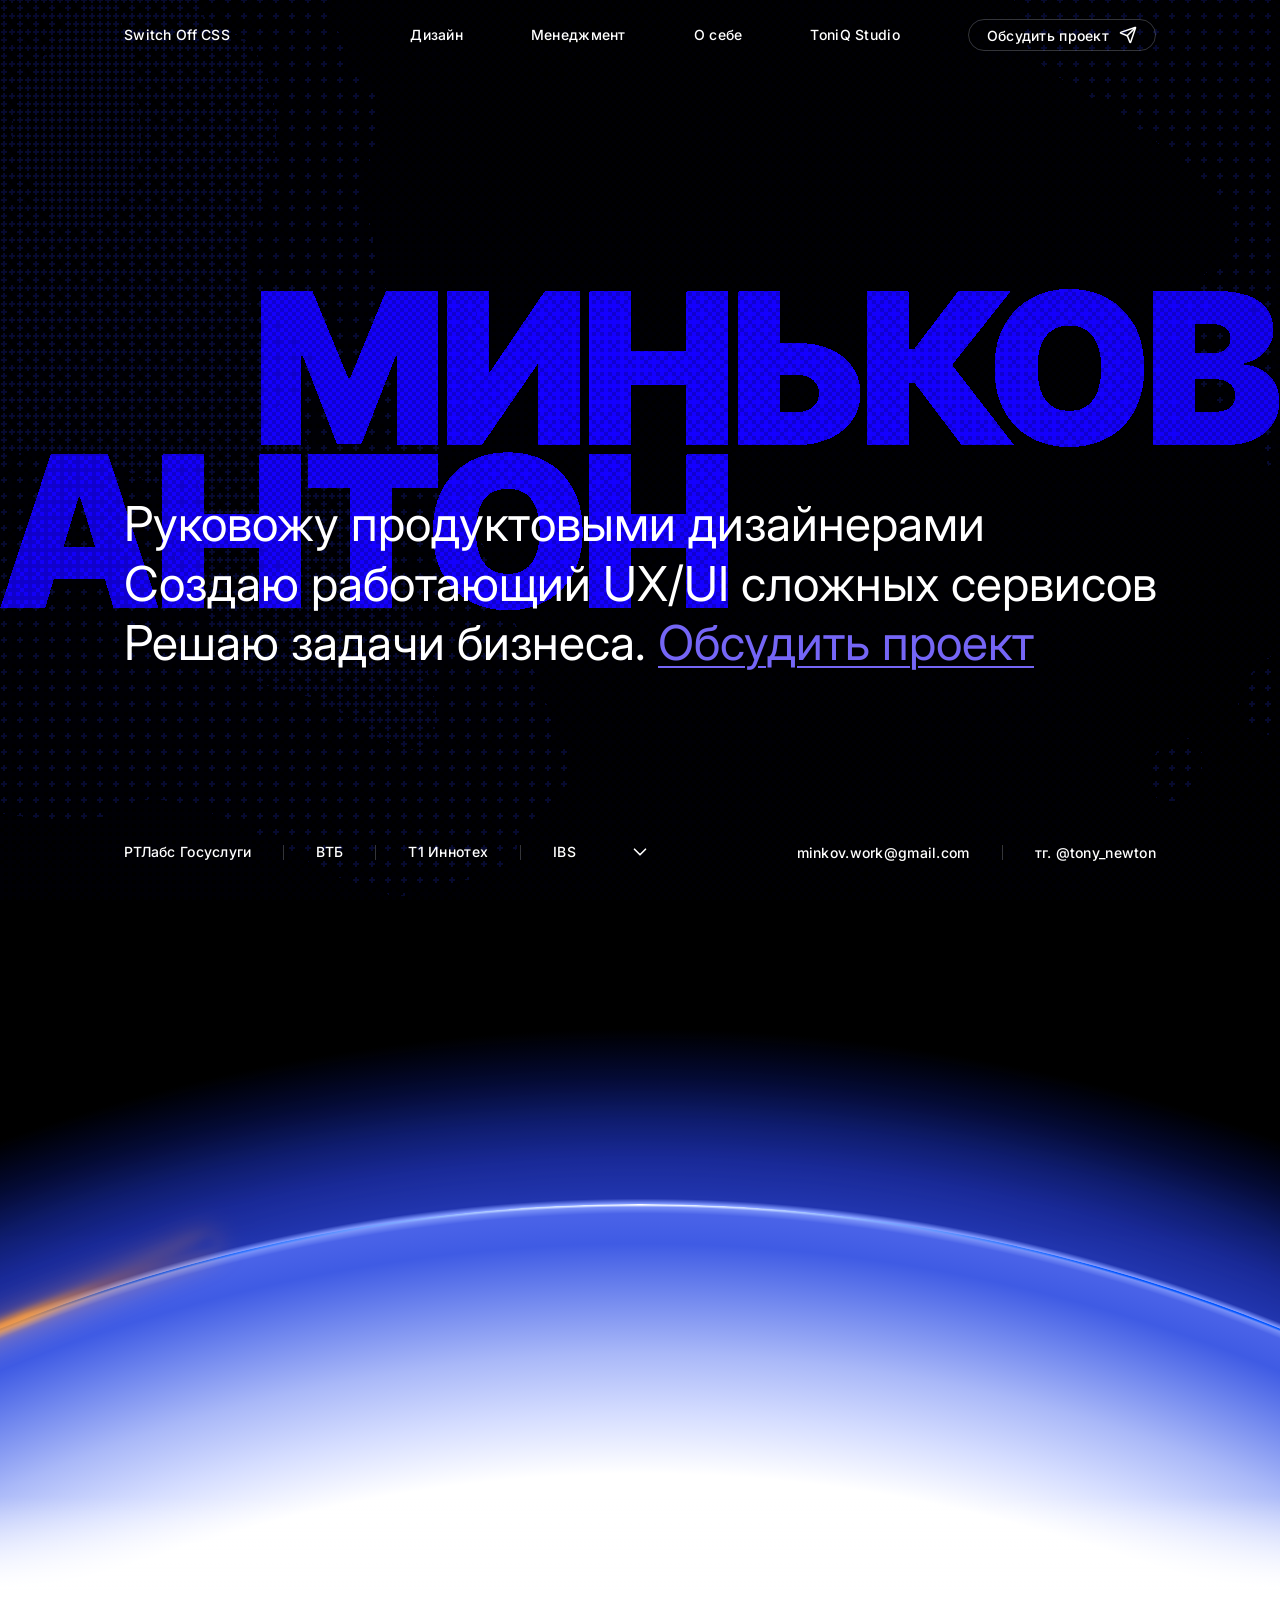
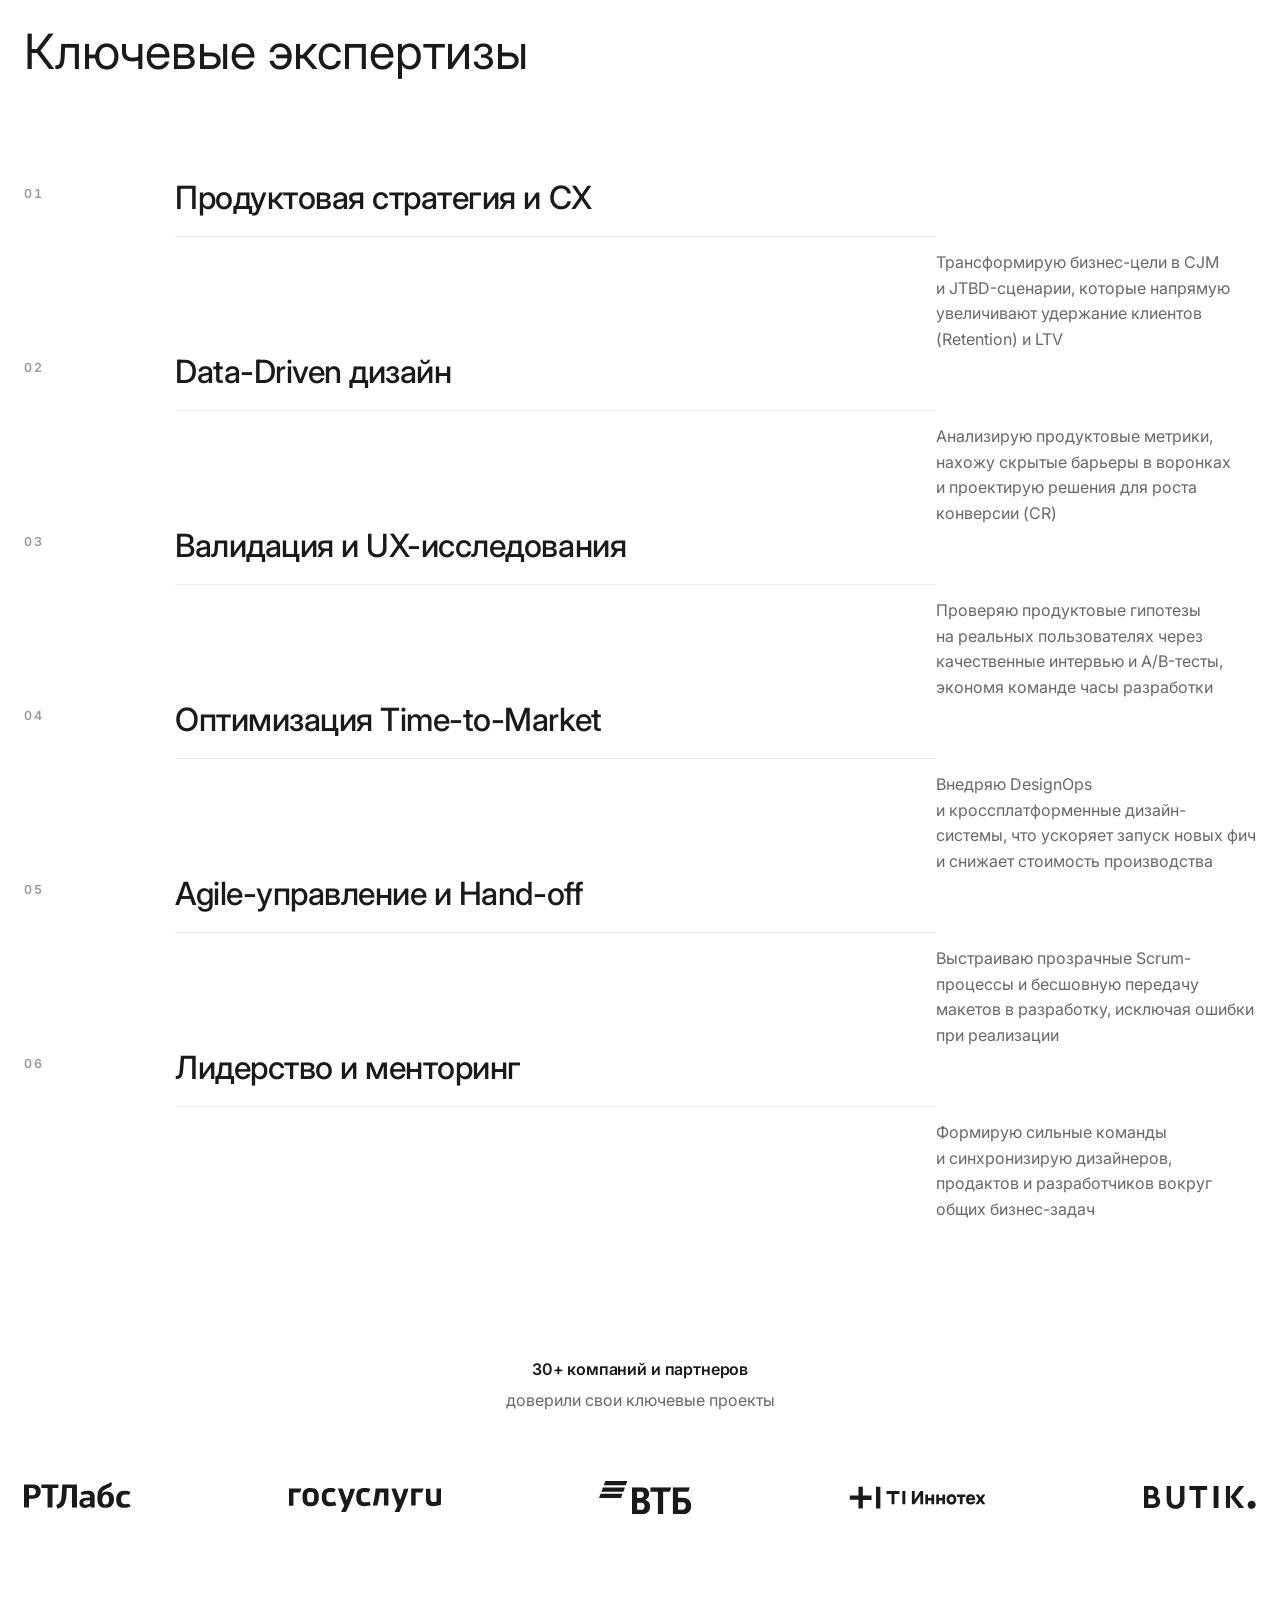
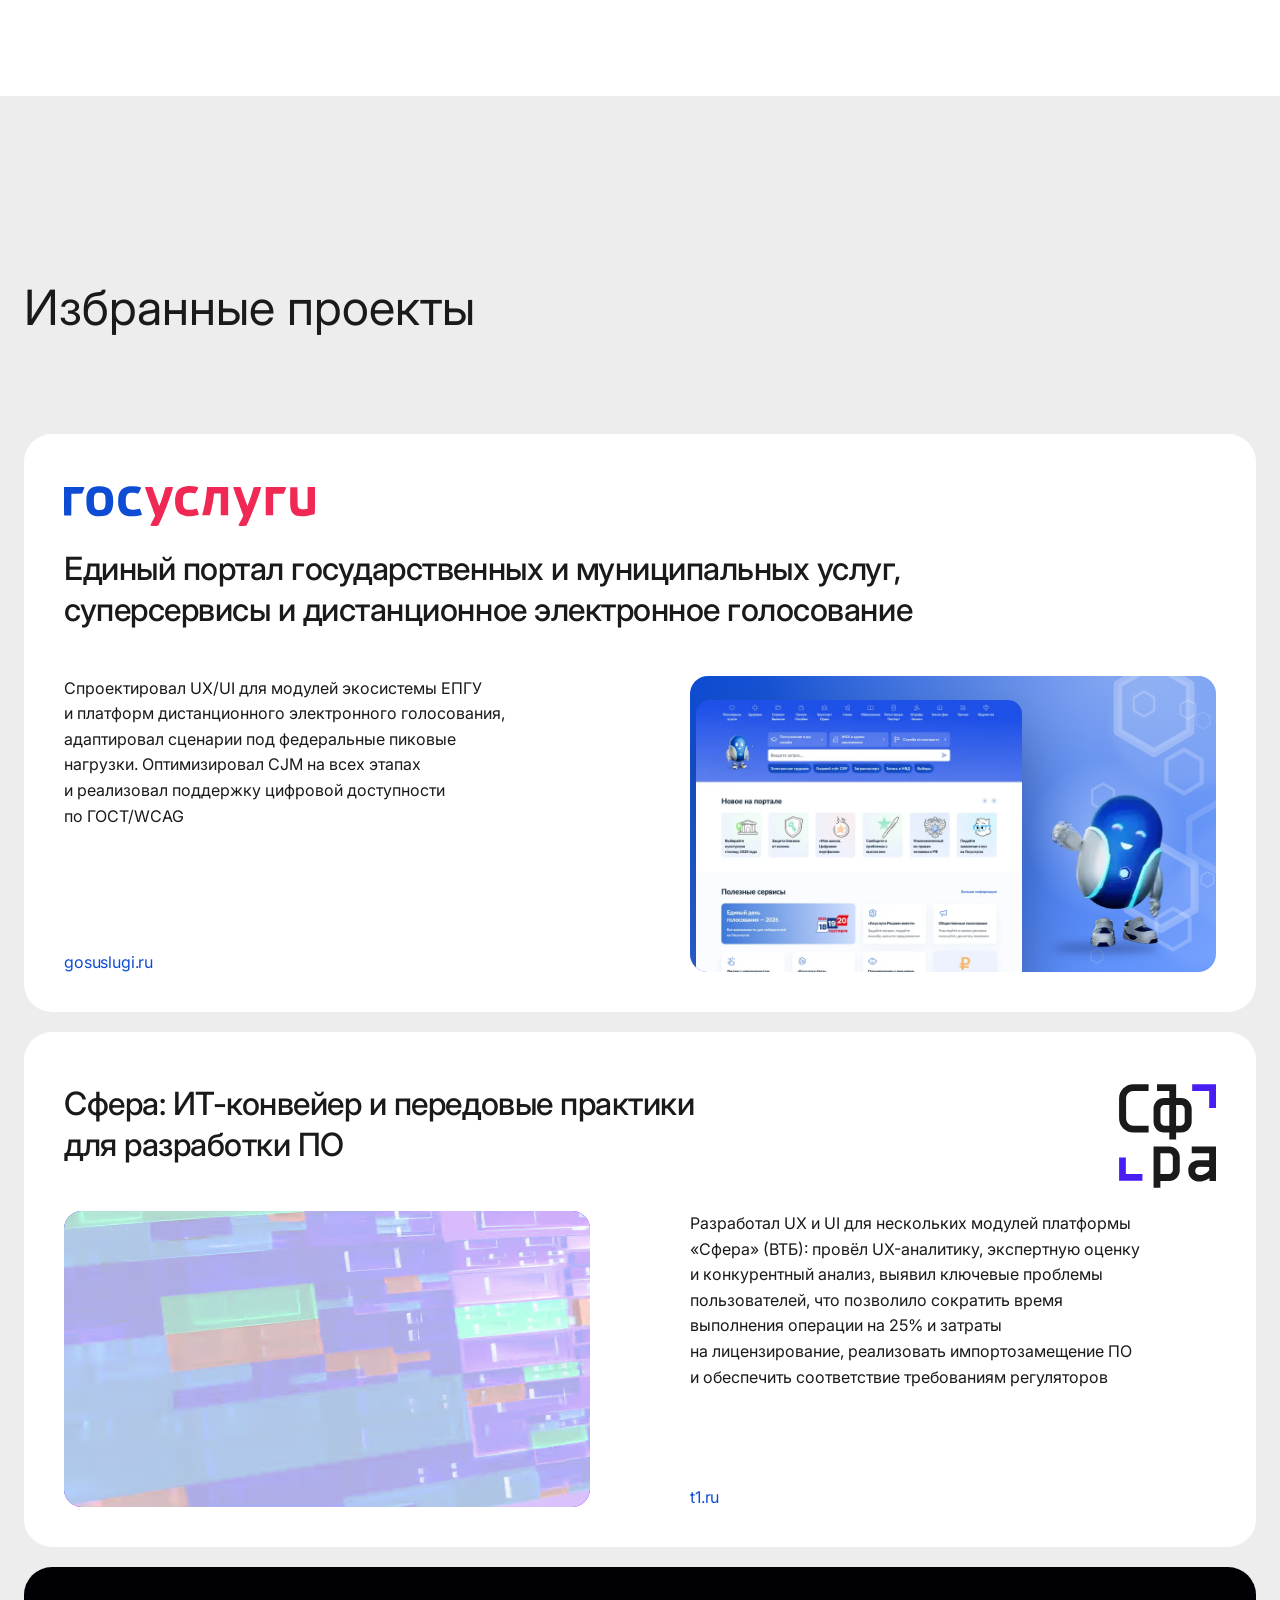
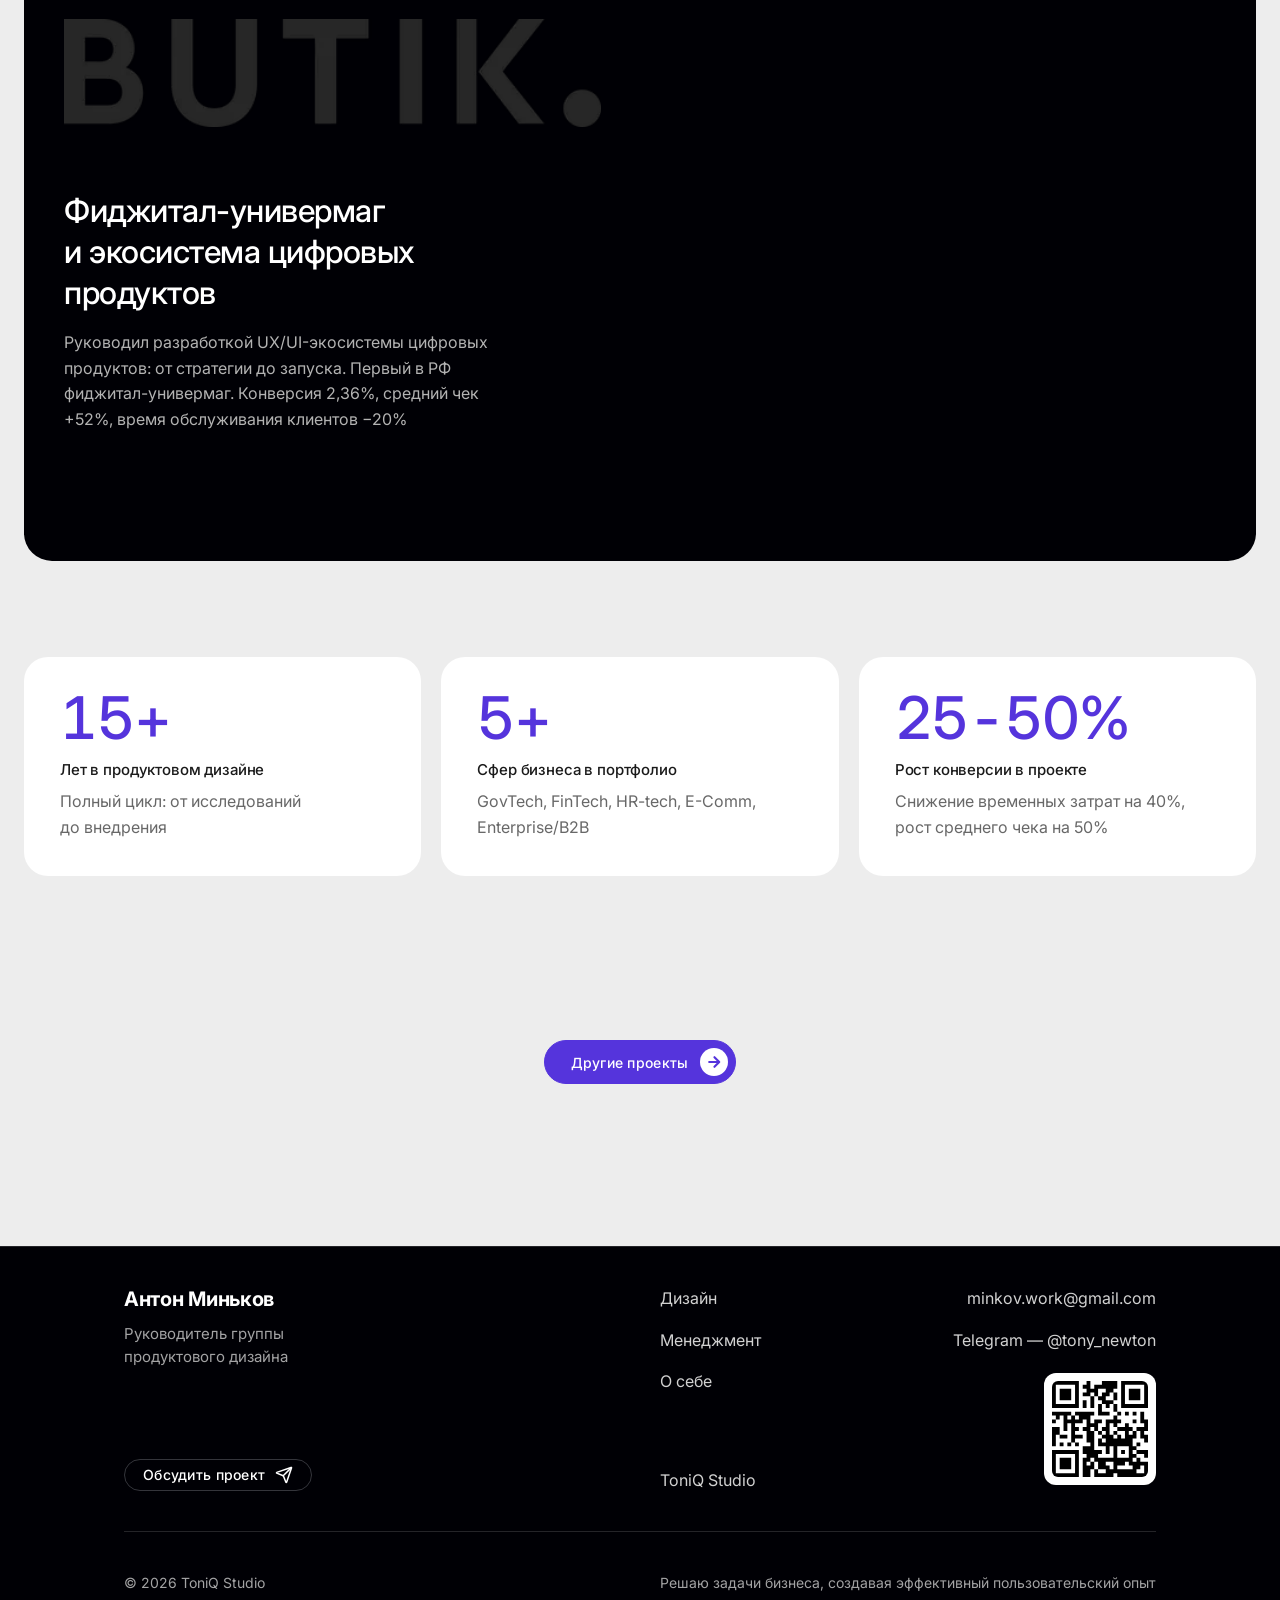
==== commit 1d29dc24: "Home seam: sphere gradient with live crosses, scroll-driven glint, static arc line; cropped and opti" ====
--- a/index.html
+++ b/index.html
@@ -9,9 +9,9 @@
 <link rel="preconnect" href="https://fonts.googleapis.com">
 <link rel="preconnect" href="https://fonts.gstatic.com" crossorigin>
 <link href="https://fonts.googleapis.com/css2?family=Inter:wght@400;500;600;700;800&display=swap" rel="stylesheet">
-<link rel="stylesheet" href="assets/css/style.css?v=49">
+<link rel="stylesheet" href="assets/css/style.css?v=76">
 </head>
-<body>
+<body class="home">
 
 <svg class="key-defs" aria-hidden="true" focusable="false" width="0" height="0">
 	<mask id="btn-arrow-mask" maskUnits="userSpaceOnUse" x="0" y="0" width="32" height="32">
@@ -23,12 +23,14 @@
 <header class="navbar" id="navbar">
 	<nav class="nav">
 		<a class="logo" href="index.html">Антон Миньков</a>
+		<a class="logo-alt" href="switch-off-css.html">Switch Off CSS</a>
 		<div class="menu">
 			<a href="design.html">Дизайн</a>
 			<a href="management.html">Менеджмент</a>
-			<a href="kontakty.html">Контакты</a>
+			<a href="kontakty.html">О себе</a>
 			<a class="toniq-link" href="toniq-studio.html"><span class="toniq-text">ToniQ Studio</span><span class="toniq-bubbles" aria-hidden="true"><i></i><i></i><i></i><i></i><i></i><i></i><i></i><i></i><i></i><i></i><i></i><i></i><i></i><i></i><i></i><i></i><i></i><i></i><i></i><i></i><i></i><i></i><i></i><i></i><i></i><i></i><i></i><i></i><i></i><i></i><i></i><i></i><i></i><i></i></span></a>
 		</div>
+		<a class="nav-cta" href="kontakty.html"><span>Обсудить проект</span><span class="nav-cta-icon" aria-hidden="true"><svg viewBox="0 0 24 24" focusable="false"><path d="M14.536 21.686a.5.5 0 0 0 .937-.024l6.5-19a.496.496 0 0 0-.635-.635l-19 6.5a.5.5 0 0 0-.024.937l7.93 3.18a2 2 0 0 1 1.112 1.11z"/><path d="m21.854 2.147-10.94 10.939"/></svg><svg viewBox="0 0 24 24" focusable="false"><path d="M14.536 21.686a.5.5 0 0 0 .937-.024l6.5-19a.496.496 0 0 0-.635-.635l-19 6.5a.5.5 0 0 0-.024.937l7.93 3.18a2 2 0 0 1 1.112 1.11z"/><path d="m21.854 2.147-10.94 10.939"/></svg></span></a>
 	</nav>
 	<button class="hamburger" id="hamburger" aria-label="Меню"><span></span></button>
 </header>
@@ -36,55 +38,72 @@
 <div class="overlay">
 	<a href="design.html">Дизайн</a>
 	<a href="management.html">Менеджмент</a>
-	<a href="kontakty.html">Контакты</a>
+	<a href="kontakty.html">О себе</a>
 	<a href="toniq-studio.html">ToniQ Studio</a>
 </div>
 
 <main>
 	<section class="hero" id="top">
-		<canvas id="heroCanvas" aria-hidden="true"></canvas>
-		<div class="fallback-bg" aria-hidden="true"></div>
-		<div class="hero-veil" aria-hidden="true"></div>
-
-		<div class="hero-inner">
-			<p class="hero-topline">Руководитель группы продуктового дизайна</p>
-
-			<div class="hero-name-wrap">
-				<span class="hero-name">Антон Миньков</span>
-			</div>
-
-			<p class="hero-role">Решаю задачи бизнеса через эффективный пользовательский опыт</p>
-
+		<div class="hero-bg" aria-hidden="true">
+			<svg class="hero-liquid-fallback" id="heroLiquidLogo" viewBox="0 0 1694 426" preserveAspectRatio="xMidYMid meet">
+				<path d="M59.6591 422.42H0L67.2159 218.784H142.784L210 422.42H150.341L105.795 274.864H104.205L59.6591 422.42ZM48.5227 342.08H160.682V383.443H48.5227V342.08Z"/>
+				<path d="M214.813 422.42V218.784H270.097V298.33H343.279V218.784H398.563V422.42H343.279V342.875H270.097V422.42H214.813Z"/>
+				<path d="M407.445 263.33V218.784H579.433V263.33H518.183V422.42H463.695V263.33H407.445Z"/>
+				<path d="M771.142 320.602C771.142 343.273 766.734 362.397 757.917 377.974C749.101 393.486 737.202 405.252 722.221 413.273C707.24 421.227 690.536 425.205 672.108 425.205C653.547 425.205 636.776 421.194 621.795 413.173C606.881 405.086 595.015 393.287 586.199 377.776C577.449 362.198 573.074 343.14 573.074 320.602C573.074 297.932 577.449 278.841 586.199 263.33C595.015 247.752 606.881 235.986 621.795 228.031C636.776 220.01 653.547 216 672.108 216C690.536 216 707.24 220.01 722.221 228.031C737.202 235.986 749.101 247.752 757.917 263.33C766.734 278.841 771.142 297.932 771.142 320.602ZM714.267 320.602C714.267 308.405 712.643 298.131 709.395 289.778C706.213 281.36 701.473 274.996 695.176 270.688C688.945 266.312 681.256 264.125 672.108 264.125C662.96 264.125 655.237 266.312 648.94 270.688C642.709 274.996 637.969 281.36 634.721 289.778C631.54 298.131 629.949 308.405 629.949 320.602C629.949 332.799 631.54 343.107 634.721 351.526C637.969 359.878 642.709 366.241 648.94 370.616C655.237 374.925 662.96 377.08 672.108 377.08C681.256 377.08 688.945 374.925 695.176 370.616C701.473 366.241 706.213 359.878 709.395 351.526C712.643 343.107 714.267 332.799 714.267 320.602Z"/>
+				<path d="M779.921 422.42V218.784H835.205V298.33H908.387V218.784H963.671V422.42H908.387V342.875H835.205V422.42H779.921Z"/>
+				<path d="M344.791 2.78409H413.598L460.927 118.125H463.314L510.643 2.78409H579.45V206.42H525.359V88.6932H523.768L478.427 204.83H445.814L400.473 87.8977H398.882V206.42H344.791V2.78409Z"/>
+				<path d="M591.65 2.78409H646.934V109.375H648.525L720.912 2.78409H767.844V206.42H712.559V99.4318H711.366L637.787 206.42H591.65V2.78409Z"/>
+				<path d="M779.994 206.42V2.78409H835.278V82.3295H908.46V2.78409H963.744V206.42H908.46V126.875H835.278V206.42H779.994Z"/>
+				<path d="M1010.99 71.1932H1053.15C1070.32 71.1932 1085.3 73.9441 1098.1 79.446C1110.96 84.9479 1120.93 92.7036 1128.03 102.713C1135.18 112.723 1138.73 124.489 1138.66 138.011C1138.73 151.534 1135.18 163.433 1128.03 173.707C1120.93 183.982 1110.96 192.003 1098.1 197.77C1085.3 203.537 1070.32 206.42 1053.15 206.42H977.187V2.78409H1032.47V163.068H1053.15C1059.85 163.068 1065.45 161.974 1069.96 159.787C1074.53 157.599 1077.98 154.583 1080.3 150.739C1082.68 146.894 1083.84 142.519 1083.78 137.614C1083.84 130.653 1081.26 124.886 1076.02 120.313C1070.79 115.672 1063.16 113.352 1053.15 113.352H1010.99V71.1932Z"/>
+				<path d="M1272.62 206.42L1210.17 124.091H1202.42V206.42H1147.13V2.78409H1202.42V79.5455H1209.58L1268.04 2.78409H1337.65L1260.09 100.625L1342.02 206.42H1272.62Z"/>
+				<path d="M1514.28 104.602C1514.28 127.273 1509.87 146.397 1501.06 161.974C1492.24 177.486 1480.34 189.252 1465.36 197.273C1450.38 205.227 1433.68 209.205 1415.25 209.205C1396.69 209.205 1379.92 205.194 1364.94 197.173C1350.02 189.086 1338.16 177.287 1329.34 161.776C1320.59 146.198 1316.21 127.14 1316.21 104.602C1316.21 81.9318 1320.59 62.8409 1329.34 47.3296C1338.16 31.7519 1350.02 19.9858 1364.94 12.0312C1379.92 4.01042 1396.69 0 1415.25 0C1433.68 0 1450.38 4.01042 1465.36 12.0312C1480.34 19.9858 1492.24 31.7519 1501.06 47.3296C1509.87 62.8409 1514.28 81.9318 1514.28 104.602ZM1457.41 104.602C1457.41 92.4053 1455.78 82.1307 1452.54 73.7784C1449.35 65.3599 1444.61 58.9962 1438.32 54.6875C1432.09 50.3125 1424.4 48.125 1415.25 48.125C1406.1 48.125 1398.38 50.3125 1392.08 54.6875C1385.85 58.9962 1381.11 65.3599 1377.86 73.7784C1374.68 82.1307 1373.09 92.4053 1373.09 104.602C1373.09 116.799 1374.68 127.107 1377.86 135.526C1381.11 143.878 1385.85 150.241 1392.08 154.616C1398.38 158.925 1406.1 161.08 1415.25 161.08C1424.4 161.08 1432.09 158.925 1438.32 154.616C1444.61 150.241 1449.35 143.878 1452.54 135.526C1455.78 127.107 1457.41 116.799 1457.41 104.602Z"/>
+				<path d="M1525.86 206.42V2.78409H1614.16C1629.67 2.78409 1642.69 4.87216 1653.23 9.0483C1663.84 13.2244 1671.83 19.1241 1677.2 26.7472C1682.63 34.3703 1685.35 43.3523 1685.35 53.6932C1685.35 61.1837 1683.69 68.0114 1680.38 74.1761C1677.13 80.3409 1672.56 85.5114 1666.66 89.6875C1660.76 93.7974 1653.86 96.6477 1645.97 98.2386V100.227C1654.72 100.559 1662.68 102.779 1669.84 106.889C1677 110.933 1682.7 116.534 1686.94 123.693C1691.18 130.786 1693.3 139.138 1693.3 148.75C1693.3 159.886 1690.39 169.796 1684.55 178.48C1678.79 187.164 1670.57 193.991 1659.9 198.963C1649.22 203.935 1636.5 206.42 1621.71 206.42H1525.86ZM1581.15 162.273H1607C1616.28 162.273 1623.24 160.549 1627.88 157.102C1632.52 153.589 1634.84 148.419 1634.84 141.591C1634.84 136.818 1633.74 132.775 1631.56 129.46C1629.37 126.146 1626.25 123.627 1622.21 121.903C1618.23 120.18 1613.43 119.318 1607.79 119.318H1581.15V162.273ZM1581.15 85.1136H1603.82C1608.65 85.1136 1612.93 84.3513 1616.64 82.8267C1620.35 81.3021 1623.24 79.1146 1625.29 76.2642C1627.41 73.3475 1628.47 69.8011 1628.47 65.625C1628.47 59.3276 1626.22 54.5218 1621.71 51.2074C1617.21 47.8267 1611.51 46.1364 1604.61 46.1364H1581.15V85.1136Z"/>
+			</svg>
+			<canvas id="heroLiquid" aria-hidden="true"></canvas>
+		</div>
+
+		<h1 class="sr-only">Антон Миньков</h1>
+
+		<p class="hero-lead">
+			<span class="hero-lead-big">Руковожу продуктовыми дизайнерами</span>
+			<span class="hero-lead-big">Создаю работающий UX/UI сложных сервисов</span>
+			<span class="hero-lead-big">Решаю задачи бизнеса. <a class="hero-lead-link" href="kontakty.html">Обсудить проект</a></span>
+		</p>
+
+		<div class="hero-bottom">
 			<p class="hero-prev">
-				<a href="https://rtlabs.ru/" target="_blank" rel="noopener">РТЛабс (Госуслуги)</a><span class="hero-prev-sep" aria-hidden="true"></span><a href="https://www.vtb.ru/" target="_blank" rel="noopener">ВТБ</a><span class="hero-prev-sep" aria-hidden="true"></span><a href="https://inno.tech/" target="_blank" rel="noopener">T1 Иннотех</a><span class="hero-prev-sep" aria-hidden="true"></span><a href="https://ibs.ru/" target="_blank" rel="noopener">IBS</a>
+				<a href="https://rtlabs.ru/" target="_blank" rel="noopener">РТЛабс Госуслуги</a><span class="hero-prev-sep" aria-hidden="true"></span><a href="https://www.vtb.ru/" target="_blank" rel="noopener">ВТБ</a><span class="hero-prev-sep" aria-hidden="true"></span><a href="https://inno.tech/" target="_blank" rel="noopener">T1 Иннотех</a><span class="hero-prev-sep" aria-hidden="true"></span><a href="https://ibs.ru/" target="_blank" rel="noopener">IBS</a>
 			</p>
-		</div>
-
-		<div class="hero-contacts">
-			<a class="contact-link" href="mailto:minkov.work@gmail.com">minkov.work@gmail.com</a>
-			<span class="contact-sep" aria-hidden="true"></span>
-			<a class="contact-link contact-link--tg" href="https://t.me/tony_newton" target="_blank" rel="noopener">
-				<span>тг. @tony_newton</span>
-				<span class="contact-qr" aria-hidden="true">
-					<img src="assets/img/telegram-qr.svg" alt="" width="148" height="148">
-				</span>
+
+			<a class="hero-scroll" href="#xi-title" aria-label="Вниз">
+				<svg viewBox="0 0 24 24" aria-hidden="true" focusable="false"><path d="M6 9l6 6 6-6"/></svg>
 			</a>
-		</div>
-
-		<a class="hero-scroll" href="#expertise" aria-label="Вниз">
-			<svg viewBox="0 0 24 24" aria-hidden="true" focusable="false"><path d="M6 9l6 6 6-6"/></svg>
-		</a>
+
+			<div class="hero-contacts">
+				<a class="contact-link" href="mailto:minkov.work@gmail.com">minkov.work@gmail.com</a>
+				<span class="contact-sep" aria-hidden="true"></span>
+				<a class="contact-link contact-link--tg" href="https://t.me/tony_newton" target="_blank" rel="noopener">
+					<span>тг. @tony_newton</span>
+					<span class="contact-qr" aria-hidden="true">
+						<img src="assets/img/telegram-qr.svg" alt="" width="148" height="148">
+					</span>
+				</a>
+			</div>
+		</div>
 	</section>
 
 	<section class="expertise" id="expertise">
+		<div class="seam" aria-hidden="true">
+			<canvas class="seam-crosses" id="seamCrosses"></canvas>
+			<span class="seam-veil"></span>
+			<span class="seam-line"></span>
+			<span class="seam-glint"><i></i></span>
+		</div>
+
 		<div class="container">
 			<section class="xi" aria-labelledby="xi-title">
 				<div class="xi-head reveal">
-					<p class="xi-kicker">Что я делаю</p>
-					<h2 class="xi-title" id="xi-title">
-						<span>Проектирую цифровые продукты и&nbsp;экосистемы</span>
-						<span>Руковожу дизайн-командами</span>
-					</h2>
+					<h2 class="xi-title sec-title" id="xi-title">Ключевые экспертизы</h2>
 				</div>
 
 				<ol class="xi-list">
@@ -155,8 +174,7 @@
 	<section class="pcards" id="cases">
 		<div class="container">
 			<div class="ex-head reveal">
-				<p class="ex-kicker">Избранные</p>
-				<h2 class="ex-title">Проекты</h2>
+				<h2 class="ex-title sec-title">Избранные проекты</h2>
 			</div>
 
 			<div class="pcards-grid">
@@ -273,7 +291,7 @@
 			</div>
 
 			<div class="ex-all-wrap reveal">
-				<a class="ex-all" href="design.html"><span>Другие проекты</span><svg class="btn-arrow" viewBox="0 0 32 32" aria-hidden="true" focusable="false"><circle cx="16" cy="16" r="16" fill="currentColor" mask="url(#btn-arrow-mask)"/></svg></a>
+				<a class="ex-all" href="design.html"><span>Другие проекты</span><svg class="btn-arrow" viewBox="0 0 32 32" aria-hidden="true" focusable="false"><defs><mask id="ba-fly-1" maskUnits="userSpaceOnUse" x="0" y="0" width="32" height="32"><rect x="0" y="0" width="32" height="32" fill="#fff"/><path class="fly-out" d="M10.5 16H21M16.5 10.5L22 16l-5.5 5.5" fill="none" stroke="#000" stroke-width="2.4" stroke-linecap="round" stroke-linejoin="round"/><path class="fly-in" d="M10.5 16H21M16.5 10.5L22 16l-5.5 5.5" fill="none" stroke="#000" stroke-width="2.4" stroke-linecap="round" stroke-linejoin="round"/></mask></defs><circle cx="16" cy="16" r="16" fill="currentColor" mask="url(#ba-fly-1)"/></svg></a>
 			</div>
 		</div>
 	</section>
@@ -286,12 +304,13 @@
 				<div class="sfooter-brand">
 					<a class="sfooter-name" href="index.html">Антон Миньков</a>
 					<p class="sfooter-role">Руководитель группы продуктового дизайна</p>
+					<a class="nav-cta sfooter-cta" href="kontakty.html"><span>Обсудить проект</span><span class="nav-cta-icon" aria-hidden="true"><svg viewBox="0 0 24 24" focusable="false"><path d="M14.536 21.686a.5.5 0 0 0 .937-.024l6.5-19a.496.496 0 0 0-.635-.635l-19 6.5a.5.5 0 0 0-.024.937l7.93 3.18a2 2 0 0 1 1.112 1.11z"/><path d="m21.854 2.147-10.94 10.939"/></svg><svg viewBox="0 0 24 24" focusable="false"><path d="M14.536 21.686a.5.5 0 0 0 .937-.024l6.5-19a.496.496 0 0 0-.635-.635l-19 6.5a.5.5 0 0 0-.024.937l7.93 3.18a2 2 0 0 1 1.112 1.11z"/><path d="m21.854 2.147-10.94 10.939"/></svg></span></a>
 				</div>
 				<nav class="sfooter-nav" aria-label="Разделы сайта">
 					<ul>
 						<li><a href="design.html">Дизайн</a></li>
 						<li><a href="management.html">Менеджмент</a></li>
-						<li><a href="kontakty.html">Контакты</a></li>
+						<li><a href="kontakty.html">О себе</a></li>
 						<li><a class="toniq-link" href="toniq-studio.html"><span class="toniq-text">ToniQ Studio</span><span class="toniq-bubbles" aria-hidden="true"><i></i><i></i><i></i><i></i><i></i><i></i><i></i><i></i><i></i><i></i><i></i><i></i><i></i><i></i><i></i><i></i><i></i><i></i><i></i><i></i><i></i><i></i><i></i><i></i><i></i><i></i><i></i><i></i><i></i><i></i><i></i><i></i><i></i><i></i></span></a></li>
 					</ul>
 				</nav>
@@ -306,14 +325,15 @@
 				</div>
 			</div>
 			<div class="sfooter-bottom">
-				<p class="sfooter-copy">© <span class="sfooter-year">2026</span> Антон Миньков</p>
-				<p class="sfooter-tagline">Решаю задачи бизнеса через эффективный пользовательский опыт</p>
+				<p class="sfooter-copy">© <span class="sfooter-year">2026</span> ToniQ Studio</p>
+				<p class="sfooter-tagline">Решаю задачи бизнеса, создавая эффективный пользовательский опыт</p>
 			</div>
 		</div>
 	</footer>
 
 
-<script src="assets/js/aurora.js?v=3"></script>
-<script src="assets/js/main.js?v=32"></script>
+<script src="assets/js/hero-liquid.js?v=2"></script>
+<script src="assets/js/seam-crosses.js?v=4"></script>
+<script src="assets/js/main.js?v=45"></script>
 </body>
 </html>
--- a/assets/css/style.css
+++ b/assets/css/style.css
@@ -16,6 +16,9 @@
   --ghost: #dcdcdc;
   --vl-gap: clamp(120px, 25.3125vw, 324px);
   --maxw: 1280px;
+  --gutter: 40px;
+  /* distance from the viewport edge to the hero copy and the header items */
+  --edge: 124px;
 }
 
 * { margin: 0; padding: 0; box-sizing: border-box; }
@@ -45,9 +48,45 @@
   display: flex;
   align-items: center;
   justify-content: space-between;
-  padding: 22px 40px;
-  height: 62px;
-  transition: background .35s ease, box-shadow .35s ease, padding .35s ease, height .35s ease;
+  height: 64px;
+  padding-left: var(--edge);
+  /* anchor the right side to the true window edge: pages whose scrollbar takes
+     layout space vs. the design page (scrollbar hidden) otherwise shift the
+     menu/CTA sideways by the scrollbar width */
+  padding-right: calc(var(--edge) - (100vw - 100%));
+  transition: height .42s cubic-bezier(.22, 1, .36, 1), background .35s ease, box-shadow .35s ease;
+}
+
+/* The frosted bar is its own layer, so it can slide in AND out; the copy on top
+   never moves, which means the reverse (scrolling back up) animates too. */
+.navbar::before {
+  content: "";
+  position: absolute;
+  inset: 0;
+  z-index: -1;
+  background: rgba(255, 255, 255, .94);
+  -webkit-backdrop-filter: blur(14px);
+  backdrop-filter: blur(14px);
+  box-shadow: 0 1px 0 rgba(0, 0, 0, .06);
+  opacity: 0;
+  transform: translateY(-100%);
+  transition: opacity .35s ease, transform .42s cubic-bezier(.22, 1, .36, 1);
+  pointer-events: none;
+}
+
+.navbar.scrolled::before { opacity: 1; transform: translateY(0); }
+
+/* Home page: once the hero is passed the header is off-screen (it is absolute
+   while unscrolled), so the whole header - frost and copy together - slides in
+   and out as one block. Everywhere else only the frost slides, so the
+   transparent header stays put. */
+body.home .navbar::before { transition: none; }
+
+body.home .navbar.scrolled { animation: navDrop .42s cubic-bezier(.22, 1, .36, 1); }
+
+@keyframes navDrop {
+  from { transform: translateY(-100%); opacity: 0; }
+  to   { transform: translateY(0);     opacity: 1; }
 }
 
 .nav {
@@ -55,53 +94,69 @@
   align-items: center;
   justify-content: space-between;
   width: 100%;
-  max-width: 1280px;
-  margin: 0 auto;
-}
-
-.navbar .logo {
-  font-size: 16px;
+  height: 100%;
+  margin: 0;
+}
+
+.navbar .logo,
+.navbar .logo-alt {
+  font-size: 14px;
   font-weight: 500;
   letter-spacing: .02em;
   line-height: 18px;
   color: #ffffff;
   white-space: nowrap;
-  transition: color .35s ease, transform .35s ease, opacity .3s ease;
-  transform: translateY(29px);
-}
-
-.navbar .logo:hover { opacity: .78; }
+  transition: color .35s ease, opacity .3s ease;
+}
+
+.navbar .logo:hover,
+.navbar .logo-alt:hover { opacity: .78; }
+
+/* На главной, пока хедер прозрачный над hero, имя уступает место переключателю
+   CSS; как только появляется белая полоса (.scrolled) и на всех остальных
+   страницах — снова «Антон Миньков». */
+.logo-alt { display: none; }
+body.home .navbar:not(.scrolled) .logo { display: none; }
+body.home .navbar:not(.scrolled) .logo-alt { display: inline-block; }
 
 .navbar .menu {
+  --menu-gap: 68px;
   display: flex;
-  gap: 68px;
-  transition: transform .35s ease;
-  transform: translateY(29px);
+  align-items: flex-start;
+  gap: var(--menu-gap);
 }
 
 .navbar .menu a {
-  font-size: 16px;
+  font-size: 14px;
   font-weight: 500;
   letter-spacing: .02em;
   line-height: 18px;
   color: #ffffff;
+  white-space: nowrap;
   transition: color .3s ease, opacity .3s ease;
 }
 
 .navbar .menu a:hover { color: #ffffff; opacity: .75; }
 
+@media (max-width: 1200px) { .navbar .menu { --menu-gap: 40px; } }
+@media (max-width: 991px)  { .navbar .menu { --menu-gap: 22px; } }
+
 .navbar.scrolled {
-  background: rgba(255, 255, 255, .94);
-  backdrop-filter: blur(14px);
-  -webkit-backdrop-filter: blur(14px);
-  box-shadow: 0 1px 0 rgba(0, 0, 0, .06);
-  height: 120px;
-  padding: 0 40px;
-}
-
-.navbar.scrolled .logo { color: var(--ink); transform: translateY(0); }
-.navbar.scrolled .menu { transform: translateY(0); }
-.navbar.scrolled .hamburger { transform: translateY(0); }
+  height: 72px;
+}
+
+/* Whole-header slide-out used on the home page, where the header would otherwise
+   vanish instantly (it goes absolute as soon as .scrolled is dropped). Placed
+   after navDrop so it wins while both classes are present during the hide. */
+body.home .navbar.nav-out { animation: navUp .42s cubic-bezier(.22, 1, .36, 1) forwards; }
+
+@keyframes navUp {
+  from { transform: translateY(0);     opacity: 1; }
+  to   { transform: translateY(-100%); opacity: 0; }
+}
+
+.navbar.scrolled .logo,
+.navbar.scrolled .logo-alt { color: var(--ink); }
 .navbar.scrolled .menu a { color: var(--gray-2); }
 .navbar.scrolled .menu a:hover { color: var(--ink); opacity: .75; }
 .navbar .menu a.active { color: #ffffff; }
@@ -109,37 +164,18 @@
 
 /* Design page: flip the fixed navbar copy to dark while a light panel is behind it */
 .navbar.navbar--on-light .logo,
+.navbar.navbar--on-light .logo-alt,
 .navbar.navbar--on-light .menu a { color: var(--ink); }
 .navbar.navbar--on-light .menu a:hover { color: var(--ink); opacity: .7; }
 .navbar.navbar--on-light .menu a.active { color: var(--ink); }
 
-/* ToniQ Studio: flowing gradient wordmark with rising air bubbles */
-.navbar .menu a.toniq-link {
-  position: relative;
-  display: inline-block;
-}
-
-.navbar .menu a.toniq-link:hover { opacity: 1; }
-
-/* palette lifted from the home-page aurora animation (blue → purple → red →
-   yellow → green, looping back to blue); the flow runs continuously */
+/* ToniQ Studio menu item: plain text, like the items next to it */
 .toniq-text {
-  display: inline-block;
-  background-image: linear-gradient(270deg,
-    #0055FF 0%, #7B2BFF 20%, #FF0033 40%, #FFCC00 60%, #00CC66 80%, #0055FF 100%);
-  background-size: 200% 100%;
-  background-repeat: repeat;
-  -webkit-background-clip: text;
-  background-clip: text;
-  color: transparent;
-  -webkit-text-fill-color: transparent;
-  animation: toniqFlow 4s linear infinite;
-}
-
-/* darker take on the same palette so it stays readable on the white navbar */
-.navbar.scrolled .toniq-text {
-  background-image: linear-gradient(270deg,
-    #003BB3 0%, #5A1FCC 20%, #C40026 40%, #8A6D00 60%, #007A3D 80%, #003BB3 100%);
+  display: inline;
+  background-image: none;
+  color: inherit;
+  -webkit-text-fill-color: currentColor;
+  animation: none;
 }
 
 @keyframes toniqFlow {
@@ -154,6 +190,7 @@
   bottom: 100%;
   height: 0;
   pointer-events: none;
+  display: none;
 }
 
 /* bubble tints come from the same palette as the wordmark gradient */
@@ -165,7 +202,8 @@
   --c5: #00CC66;
 }
 
-.navbar.scrolled .toniq-bubbles {
+.navbar.scrolled .toniq-bubbles,
+.navbar.navbar--on-light .toniq-bubbles {
   --c1: #003BB3;
   --c2: #6E6E6E;
   --c3: #C40026;
@@ -254,8 +292,6 @@
   cursor: pointer;
   position: relative;
   z-index: 70;
-  transition: transform .35s ease;
-  transform: translateY(29px);
 }
 
 .hamburger span,
@@ -275,11 +311,121 @@
 
 .navbar.scrolled .hamburger span,
 .navbar.scrolled .hamburger span::before,
-.navbar.scrolled .hamburger span::after { background: var(--ink); }
+.navbar.scrolled .hamburger span::after,
+.navbar.navbar--on-light .hamburger span,
+.navbar.navbar--on-light .hamburger span::before,
+.navbar.navbar--on-light .hamburger span::after { background: var(--ink); }
 
 body.menu-open .hamburger span { background: transparent; }
 body.menu-open .hamburger span::before { top: 0; transform: rotate(45deg); background: var(--ink); }
 body.menu-open .hamburger span::after { top: 0; transform: rotate(-45deg); background: var(--ink); }
+
+/* ---------------- Header states ----------------
+   .navbar   — the hero/intro state: transparent, white copy. On the home page
+               it is position:absolute so it scrolls away with the hero section.
+   .scrolled — the edge-to-edge 72px frosted bar that appears everywhere else
+               (and on the home page once the hero is passed), with dark copy.
+   .navbar--on-light — same transparent bar, but ink copy over a light panel
+               (used on the design deck, which has no frosted bar at all).
+   Both states share the same item layout: logo left, menu + CTA right.
+   The hero bar is 70px tall so the centred menu line (18px) sits 26px from
+   the top edge; the scrolled bar is 72px. */
+body.home .navbar:not(.scrolled) { position: absolute; height: 70px; }
+
+/* menu sits beside the CTA with a 44px gap */
+.navbar .menu { align-items: center; margin-left: auto; margin-right: var(--menu-gap); }
+
+.navbar .logo { font-weight: 400; }
+
+/* CTA — white outline over the hero/intro, solid purple in the bar. */
+.nav-cta {
+  display: inline-flex;
+  align-items: center;
+  gap: 10px;
+  flex: none;
+  height: 32px;
+  padding: 0 18px;
+  border: 1px solid rgba(238, 242, 255, .22);
+  border-radius: 999px;
+  background: transparent;
+  color: #ffffff;
+  font-size: 14px;
+  font-weight: 500;
+  letter-spacing: .02em;
+  white-space: nowrap;
+  pointer-events: auto;
+  transition: background .3s ease, color .3s ease, border-color .3s ease;
+}
+
+.nav-cta:hover { background: #ffffff; border-color: #ffffff; color: var(--ink); }
+
+.navbar.scrolled .nav-cta { border-color: #5534DC; background: #5534DC; color: #ffffff; }
+.navbar.scrolled .nav-cta:hover { background: #4529b8; border-color: #4529b8; color: #ffffff; }
+
+/* Design deck, light panels: the outline CTA flips to ink on the light ground. */
+.navbar.navbar--on-light .nav-cta { border-color: rgba(26, 26, 26, .3); background: transparent; color: var(--ink); }
+.navbar.navbar--on-light .nav-cta:hover { background: var(--ink); border-color: var(--ink); color: #ffffff; }
+
+/* Paper-plane swap: on hover the plane flies up-right and an identical one
+   arrives from the bottom-left; on leave the reverse (down-left out, in from
+   the top-right). Pure transition reversal gives both directions. */
+.nav-cta-icon {
+  position: relative;
+  flex: none;
+  width: 18px;
+  height: 18px;
+}
+
+.nav-cta-icon svg {
+  position: absolute;
+  inset: 0;
+  width: 18px;
+  height: 18px;
+  fill: none;
+  stroke: currentColor;
+  stroke-width: 2;
+  stroke-linecap: round;
+  stroke-linejoin: round;
+  transition: transform .38s cubic-bezier(.22, 1, .36, 1), opacity .3s ease;
+}
+
+.nav-cta-icon svg:nth-child(1) { transform: translate(0, 0); opacity: 1; }
+.nav-cta-icon svg:nth-child(2) { transform: translate(-14px, 14px); opacity: 0; }
+
+.nav-cta:hover .nav-cta-icon svg:nth-child(1) { transform: translate(14px, -14px); opacity: 0; }
+.nav-cta:hover .nav-cta-icon svg:nth-child(2) { transform: translate(0, 0); opacity: 1; }
+
+/* Arrow fly, left -> right: on hover the arrow in the disc flies out to the
+   right and an identical one arrives from the left. It is knocked out of the
+   disc by a mask, so the disc (and its background) stays put - only the arrow
+   moves. Used by "Другие проекты" and "Смотреть проект". */
+.fly-out { transform: translate(0, 0); }
+.fly-in  { transform: translate(-25px, 0); }
+.fly-out,
+.fly-in { transition: transform .38s cubic-bezier(.22, 1, .36, 1); }
+
+.ex-all:hover .fly-out,
+.panel-btn:hover .fly-out { transform: translate(25px, 0); }
+
+.ex-all:hover .fly-in,
+.panel-btn:hover .fly-in { transform: translate(0, 0); }
+
+@media (prefers-reduced-motion: reduce) {
+  .fly-out,
+  .fly-in { transition: none; }
+}
+
+@media (max-width: 767px) {
+  .nav-cta { display: none; }
+}
+
+@media (prefers-reduced-motion: reduce) {
+  .navbar { transition: none; }
+  .navbar::before { transition: none; }
+  .navbar.scrolled,
+  body.home .navbar.scrolled,
+  body.home .navbar.nav-out { animation: none; }
+}
 
 .overlay {
   position: fixed;
@@ -313,122 +459,133 @@
   position: relative;
   min-height: 100vh;
   overflow: hidden;
-  background: #0B143B;
+  background: #000;
+}
+
+.hero-bg {
+  position: absolute;
+  inset: 0;
+  z-index: 0;
+  overflow: hidden;
+  /* first thing to appear on load: the animation layer */
+  opacity: 0;
+  animation: heroFadeIn 1s ease .1s both;
+}
+
+@keyframes heroFadeIn {
+  from { opacity: 0; }
+  to   { opacity: 1; }
+}
+
+#heroLiquid {
+  position: absolute; inset: 0;
+  width: 100%; height: 100%;
+  display: block;
+  opacity: 0;
+  transition: opacity .8s cubic-bezier(.22, 1, .36, 1);
+}
+
+.hero.is-live #heroLiquid { opacity: 1; }
+
+.hero-liquid-fallback {
+  position: absolute;
+  left: 0; right: 0;
+  top: 50%;
+  width: 100%;
+  height: auto;
+  transform: translateY(-50%);
+  transition: opacity .6s cubic-bezier(.22, 1, .36, 1);
+}
+
+.hero-liquid-fallback path { fill: #1400ff; }
+
+.hero.is-live .hero-liquid-fallback { opacity: 0; }
+
+/* Hero lead — the statement crossing the liquid logotype. Its first line sits on
+   the centre of the "АНТОН" word of the background mark: the mark (1694x426) is
+   scaled to the hero width and vertically centred, and the word's centre lies at
+   0.754 of the mark height — i.e. 50vh + 0.254 * markHeight from the top. The
+   min() also covers the canvas' 0.9h clamp on very wide viewports. */
+.hero-lead {
+  --hero-lead-fs: clamp(22px, 3.8vw, 72px);
+  position: absolute;
+  left: 0; right: 0;
+  top: calc(50vh + min(6.388vw, 22.86vh) - var(--hero-lead-fs) * 0.62 - 8px);
+  z-index: 3;
+  padding: 0 var(--edge);
+  display: flex;
+  flex-direction: column;
+  color: #ffffff;
+  pointer-events: none;
+}
+
+/* Staggered load reveal: layer, then lead line 1, 2, 3, then the bottom rail. */
+.hero-lead-big {
+  opacity: 0;
+  will-change: opacity, transform;
+  animation: heroLineIn .95s cubic-bezier(.22, 1, .36, 1) both;
+}
+.hero-lead-big:nth-child(1) { animation-delay: .85s; }
+.hero-lead-big:nth-child(2) { animation-delay: 1.05s; }
+.hero-lead-big:nth-child(3) { animation-delay: 1.25s; }
+
+@keyframes heroLineIn {
+  from { opacity: 0; transform: translateY(32px); }
+  to   { opacity: 1; transform: translateY(0); }
+}
+
+.hero-lead-small,
+.hero-lead-big {
+  font-size: var(--hero-lead-fs);
+  font-weight: 400;
+  line-height: 1.24;
+  letter-spacing: 0;
+  /* one line each, box hugging the text so its measured width is the line's
+     natural width; JS scales the size so the longest line fills the content
+     column, keeping the statement at three lines on every screen */
+  white-space: nowrap;
+  width: max-content;
+}
+
+.hero-lead-link {
+  color: #7566F6;
+  pointer-events: auto;
+  text-decoration: underline;
+  text-decoration-thickness: 2px;
+  text-underline-offset: 6px;
+  transition: color .3s ease, opacity .3s ease;
+}
+
+.hero-lead-link:hover { color: #9a8ffb; }
+
+/* Bottom rail: previous employers · scroll cue · contacts */
+.hero-bottom {
+  position: absolute;
+  left: 0; right: 0;
+  bottom: 26px;
+  z-index: 4;
+  display: grid;
+  grid-template-columns: 1fr auto 1fr;
+  align-items: center;
+  gap: 24px;
+  padding: 0 var(--edge);
+  pointer-events: none;
+  opacity: 0;
+  animation: contactsIn 1.2s ease 1.6s forwards;
+}
+
+@keyframes contactsIn {
+  from { opacity: 0; }
+  to   { opacity: 1; }
+}
+
+.hero-prev {
+  grid-column: 1;
+  justify-self: start;
+  min-width: 0;
   display: flex;
   align-items: center;
-  justify-content: center;
-  text-align: center;
-}
-
-#heroCanvas { position: absolute; inset: 0; width: 100%; height: 100%; display: block; }
-
-.fallback-bg {
-  position: absolute; inset: 0;
-  background: linear-gradient(135deg, #0B143B 0%, #17256C 22%, #0055FF 40%, #7A2F99 55%, #FF0033 68%, #FFCC00 84%, #00CC66 100%);
-  background-size: 300% 300%;
-  animation: drift 26s ease-in-out infinite;
-}
-
-@keyframes drift {
-  0%, 100% { background-position: 0% 50%; }
-  50%      { background-position: 100% 50%; }
-}
-
-body.webgl .fallback-bg { display: none; }
-
-.hero-veil {
-  position: absolute; inset: 0;
-  background: radial-gradient(120% 90% at 50% 45%, rgba(11, 20, 59, .18) 0%, rgba(11, 20, 59, .55) 100%);
-}
-
-.hero-inner {
-  position: relative;
-  z-index: 2;
-  padding: 0 24px;
-  width: 100%;
-  display: flex;
-  flex-direction: column;
-  align-items: center;
-  transform: translateY(-40px);
-}
-
-@keyframes heroReveal {
-  from { opacity: 0; transform: translateY(34px); }
-  to   { opacity: 1; transform: translateY(0); }
-}
-
-.hero-inner > * {
-  opacity: 0;
-  animation: heroReveal 1.1s cubic-bezier(.22, 1, .36, 1) forwards;
-}
-
-.hero-topline      { animation-delay: .10s; }
-.hero-name-wrap    { animation-delay: .28s; }
-.hero-role         { animation-delay: .52s; }
-.hero-prev         { animation-delay: .70s; }
-
-@media (prefers-reduced-motion: reduce) {
-  .hero-inner > * { animation: none; opacity: 1; }
-  .hero-contacts { animation: none; opacity: 1; }
-  .hero-scroll { animation: none; opacity: 1; }
-}
-
-.hero-topline {
-  position: relative;
-  top: -24px;
-  white-space: nowrap;
-  font-size: .892rem;
-  font-weight: 600;
-  letter-spacing: .3em;
-  text-indent: .3em;
-  text-transform: uppercase;
-  line-height: 1.4;
-  color: #ffffff;
-  margin-top: 40px;
-  margin-bottom: 14px;
-}
-
-.hero-name-wrap {
-  position: relative;
-  top: -16px;
-  margin: 49px 0 52px;
-}
-
-.hero-name {
-  font-size: clamp(2.9rem, 12vw, 120px);
-  font-weight: 800;
-  line-height: 1.04;
-  letter-spacing: -.03em;
-  color: #ffffff;
-}
-
-.hero-name .dim { color: rgba(255, 255, 255, .22); }
-
-@keyframes marquee {
-  from { transform: translateX(0); }
-  to   { transform: translateX(-50%); }
-}
-
-.hero-role {
-  font-size: 16px;
-  font-weight: 500;
-  letter-spacing: .02em;
-  line-height: 1.5;
-  text-wrap: balance;
-  color: #ffffff;
-  margin-top: 16px;
-  margin-bottom: 12px;
-}
-
-.hero-prev {
-  position: relative;
-  top: 8px;
-  margin-top: 0;
-  display: flex;
-  align-items: center;
-  justify-content: center;
-  flex-wrap: wrap;
-  gap: 48px;
+  gap: 32px;
   font-size: 14px;
   font-weight: 500;
   letter-spacing: .02em;
@@ -446,6 +603,8 @@
 .hero-prev a {
   position: relative;
   color: inherit;
+  white-space: nowrap;
+  pointer-events: auto;
   transition: color .3s ease, opacity .3s ease;
 }
 
@@ -475,23 +634,13 @@
 }
 
 .hero-contacts {
-  position: absolute;
-  left: 0; right: 0;
-  bottom: 136px;
-  z-index: 4;
+  grid-column: 3;
+  justify-self: end;
+  min-width: 0;
   display: flex;
   align-items: center;
-  justify-content: center;
-  gap: 48px;
-  padding: 0 40px;
-  pointer-events: none;
-  opacity: 0;
-  animation: contactsIn 1.2s ease .9s forwards;
-}
-
-@keyframes contactsIn {
-  from { opacity: 0; }
-  to   { opacity: 1; }
+  gap: 32px;
+  flex-wrap: wrap;
 }
 
 .hero-contacts a { pointer-events: auto; }
@@ -568,21 +717,16 @@
   .contact-qr { display: none; }
 }
 
-/* Hero scroll cue — chevron icon only, no outline. Colour matches the hero
-   divider line (--cue). */
+/* Hero scroll cue — chevron icon only, no outline. */
 .hero-scroll {
-  position: absolute;
-  left: 50%;
-  bottom: 40px;
-  transform: translateX(-50%);
-  z-index: 3;
+  grid-column: 2;
+  justify-self: center;
   display: grid;
   place-items: center;
   width: 44px;
   height: 44px;
   color: #ffffff;
-  opacity: 0;
-  animation: contactsIn 1.2s ease .9s forwards;
+  pointer-events: auto;
   transition: opacity .3s ease;
 }
 
@@ -607,9 +751,12 @@
 .hero-scroll:hover { opacity: .75; }
 
 @media (prefers-reduced-motion: reduce) {
-  .hero-name-track { animation: none; }
-  .fallback-bg { animation: none; }
+  .hero-bg,
+  .hero-lead,
+  .hero-lead-big,
+  .hero-bottom { animation: none; opacity: 1; }
   .hero-scroll svg { animation: none; }
+  .hero-liquid-fallback { transition: none; }
 }
 
 /* ---------------- Work cover (inner page) ---------------- */
@@ -716,11 +863,174 @@
 /* ---------------- Expertise ---------------- */
 
 .expertise {
-  min-height: 100vh;
-  display: flex;
-  flex-direction: column;
-  justify-content: center;
-  padding: calc(var(--vl-gap) / 2) 0 calc(var(--vl-gap) / 2);
+  /* The dark hero hands over to the content on white paper through the tall
+     luminous seam below; the content then opens on the page's half-gap. */
+  background: var(--paper);
+  padding: 0 0 calc(var(--vl-gap) / 2);
+}
+
+/* The content column opens one half-gap below the seam and is pulled back up
+   320px (the sphere sits lower now), so the heading arrives right after the
+   white tail of the sphere. Narrow viewports get a gentler pull - the seam
+   is shorter there and the heading must stay on the white. */
+.expertise > .container {
+  padding-top: calc(var(--vl-gap) / 2);
+  margin-top: -176px;
+}
+
+@media (max-width: 1200px) {
+  .expertise > .container { margin-top: -36px; }
+}
+
+@media (max-width: 900px) {
+  .expertise > .container { margin-top: 44px; }
+}
+
+/* The seam: a tall stretch of dark space carrying the hand-off. Everything is
+   cut from one circle (--arc-r): the arched horizon line (its ends level with
+   the block, its centre lifted) and one radial ramp around it — white deep
+   inside the sphere, climbing to a luminous rim, then the atmosphere fading
+   back to black above it. Every band is concentric with the arc, so the block
+   reads as a sphere cut off by the left and right screen edges. It sits
+   entirely below the hero, so nothing of it shows while the hero is on
+   screen. main.js drives --glint from the scroll, so the orange glint rides
+   the arc from the left screen edge to the right as the seam travels up. */
+.seam {
+  /* --arc-r is sized so the arc lifts --arc-rise (≈140px at 1440) between the
+     centre and the screen edges: rise = r - sqrt(r² - 50vw²). --drop lowers
+     the whole sphere (and everything after it) inside a taller block. */
+  --line-y: calc(50% + var(--drop) / 2); /* where the arc ends sit */
+  --drop: 140px;                 /* extra dark space above the sphere */
+  --arc-r: 133.48vw;             /* arc radius */
+  --arc-rise: 9.72vw;            /* lift of the apex above the ends */
+  position: relative;
+  height: calc(clamp(460px, 64vh, 780px) + var(--drop));
+  overflow: hidden;
+  background: radial-gradient(circle var(--arc-r) at 50% calc(var(--line-y) + var(--arc-r) - var(--arc-rise)),
+    #ffffff 0,
+    #ffffff calc(var(--arc-r) - 270px),
+    #d5ddff calc(var(--arc-r) - 210px),
+    #a9b8f8 calc(var(--arc-r) - 150px),
+    #6f86ee calc(var(--arc-r) - 90px),
+    #3f5be4 calc(var(--arc-r) - 40px),
+    #4a63e8 calc(var(--arc-r) - 10px),
+    #8fa6ff var(--arc-r),
+    #1d2f9e calc(var(--arc-r) + 5px),
+    #16258c calc(var(--arc-r) + 45px),
+    #0d1a66 calc(var(--arc-r) + 85px),
+    #050b33 calc(var(--arc-r) + 125px),
+    #000000 calc(var(--arc-r) + 175px));
+}
+
+/* the sphere settles into the paper: a soft white veil over the last stretch
+   of the block, so its bottom edge is clean white on any viewport height */
+.seam::after {
+  content: "";
+  position: absolute;
+  left: 0;
+  right: 0;
+  bottom: 0;
+  height: 120px;
+  background: linear-gradient(180deg, rgba(255, 255, 255, 0), #ffffff 78%);
+  pointer-events: none;
+}
+
+/* The hero's animated plus-lattice continues into the seam on this canvas:
+   seam-crosses.js draws the same WebGL reveal field in the hero's coordinate
+   frame (same grid, same ink, same shared clock), so the pattern runs across
+   the hero's bottom edge as one picture and melts away right above the arc.
+   The canvas spans the top half of the seam - exactly down to where the arc
+   meets the screen edges. */
+.seam-crosses {
+  position: absolute;
+  top: 0;
+  left: 0;
+  width: 100%;
+  /* the lattice canvas reaches exactly down to the arc's ends on the screen
+     edges (the seam's --line-y) */
+  height: calc(50% + var(--drop) / 2);
+  display: block;
+  pointer-events: none;
+}
+
+/* the aurora bloom hugging the arc — the glow just outside the circle,
+   breathing slowly */
+.seam-veil {
+  position: absolute;
+  left: 50%;
+  top: calc(var(--line-y) - var(--arc-rise));
+  width: calc(var(--arc-r) * 2);
+  aspect-ratio: 1;
+  border-radius: 50%;
+  translate: -50% 0;
+  box-shadow: 0 0 140px 12px rgba(58, 88, 255, .34);
+  animation: seamVeil 9s ease-in-out infinite alternate;
+}
+
+/* the arch line — drawn from the apex outward on approach */
+.seam-line {
+  position: absolute;
+  left: 50%;
+  top: calc(var(--line-y) - var(--arc-rise));
+  width: calc(var(--arc-r) * 2);
+  aspect-ratio: 1;
+  border-radius: 50%;
+  translate: -50% 0;
+  /* a thin ring of light along the arc: the brand blue at the screen edges
+     (the visible span is the element's centre ~37.5%..62.5%), white in the
+     middle. Always complete - no draw-in. */
+  background: linear-gradient(90deg,
+    #0055ff 36%,
+    #ffffff 50%,
+    #0055ff 64%);
+  -webkit-mask-image: radial-gradient(circle closest-side,
+    transparent 0 calc(100% - 3px),
+    #000 calc(100% - 1px));
+  mask-image: radial-gradient(circle closest-side,
+    transparent 0 calc(100% - 3px),
+    #000 calc(100% - 1px));
+}
+
+/* the glint: a soft orange spark riding the arc. --glint (0..1, driven by the
+   scroll) swings the wrapper from the left screen edge (-22deg) over the apex
+   to the right edge (+22deg). */
+.seam-glint {
+  position: absolute;
+  left: 50%;
+  top: calc(var(--line-y) + var(--arc-r) - var(--arc-rise));
+  width: 0;
+  height: 0;
+  rotate: calc(-22deg + var(--glint, 0) * 44deg);
+}
+
+.seam-glint i {
+  position: absolute;
+  left: 0;
+  top: calc(-1 * var(--arc-r));
+  translate: -50% -50%;
+  width: clamp(280px, 36vw, 600px);
+  height: 12px;
+  border-radius: 999px;
+  /* a bright orange core that fades out toward both ends */
+  background: linear-gradient(90deg,
+    rgba(255, 122, 26, 0),
+    rgba(255, 132, 30, .4) 26%,
+    rgba(255, 148, 42, .95) 44%,
+    rgba(255, 154, 48, .98) 56%,
+    rgba(255, 132, 30, .4) 74%,
+    rgba(255, 122, 26, 0));
+  filter: blur(4px);
+  box-shadow: 0 0 28px rgba(255, 150, 60, .7);
+}
+
+@keyframes seamVeil {
+  from { opacity: .72; }
+  to   { opacity: 1; }
+}
+
+@media (prefers-reduced-motion: reduce) {
+  .seam-glint { display: none; }
+  .seam-veil { animation: none; }
 }
 
 .ex-kicker {
@@ -732,15 +1042,7 @@
   margin-bottom: 18px;
 }
 
-.ex-title {
-  font-size: clamp(1.9rem, 3.4vw, 3rem);
-  font-weight: 700;
-  letter-spacing: -.02em;
-  line-height: 1.12;
-  color: var(--ink);
-  max-width: 900px;
-  margin-bottom: 40px;
-}
+.ex-title { margin-bottom: 0; }
 
 @media (min-width: 768px) {
   .ex-title span { display: block; }
@@ -762,9 +1064,19 @@
    and the hairline under the title thickens into the full aurora rule. The
    small print takes a deeper end-stop so it still clears AA at 16px. */
 
-.xi-head { max-width: 1120px; }
+.xi { margin-top: 20px; }
+
+/* Section openers: the display title leads the content column (flush with the
+   rows and cards), with a generous gap down to the content. */
+.xi-head,
+.ex-head {
+  max-width: none;
+  padding-bottom: 96px;
+}
 
 .xi-kicker {
+  /* the hero's down-arrow anchors here: land 96px below the frosted scrolled header */
+  scroll-margin-top: calc(72px + 96px);
   font-size: 1rem;
   font-weight: 600;
   letter-spacing: .16em;
@@ -773,23 +1085,23 @@
   margin-bottom: 22px;
 }
 
-/* One heading, two thoughts on their own lines, flush with the content strip */
-.xi-title {
-  display: flex;
-  flex-direction: column;
-  gap: clamp(8px, 1.1vw, 18px);
-  font-size: clamp(20px, 3.6vw, 44px);
-  font-weight: 800;
-  letter-spacing: -.03em;
-  line-height: 1.18;
-  color: var(--ink);
-}
-
-.xi-title span { display: block; }
+/* Main-page section headings: set in the hero lead's type (Inter, regular
+   weight, tight leading), ink dark, flush with the content column below. */
+.sec-title {
+  font-size: clamp(22px, 3.8vw, 72px);
+  font-weight: 400;
+  letter-spacing: 0;
+  line-height: 1.24;
+  color: #1a1a1a;
+  text-align: left;
+}
+
+/* the hero's down-arrow anchors here: land 96px below the frosted scrolled header */
+.xi-title { scroll-margin-top: calc(72px + 96px); }
 
 .xi-list {
   list-style: none;
-  margin: clamp(44px, 5.4vw, 80px) 0 0;
+  margin: 0;
   padding: 0;
 }
 
@@ -804,7 +1116,8 @@
   grid-template-rows: auto auto;
   column-gap: var(--xi-gap);
   align-items: start;
-  padding: clamp(13px, 1.6vw, 23px) 0;
+  /* 22px less top and bottom => the gap between rows drops by 44px */
+  padding: max(0px, calc(clamp(13px, 1.6vw, 23px) - 22px)) 0;
 }
 
 /* The ramp copy of a run of text, revealed left-to-right by a hard clip — the
@@ -845,13 +1158,16 @@
   transition: clip-path .5s cubic-bezier(.22, 1, .36, 1) .04s;
 }
 
+/* Item headings share the display heading's voice: same family and tracking,
+   one step down in size, a gentle medium weight (not the old 800, which
+   shouted next to the light section title). */
 .xi-label {
   grid-area: 1 / 2;
   position: relative;
-  font-size: clamp(1.5rem, 2.7vw, 2.15rem);
-  font-weight: 800;
-  letter-spacing: -.02em;
-  line-height: 1.3;
+  font-size: clamp(1.4rem, 2.5vw, 2rem);
+  font-weight: 500;
+  letter-spacing: -.015em;
+  line-height: 1.28;
   color: var(--ink);
   padding-bottom: clamp(12px, 1.4vw, 20px);
 }
@@ -878,16 +1194,26 @@
 
 .xi-row.reveal.in .xi-label::after { transform: scaleX(1); }
 
-/* rows rise in one after another, matching the project cards below */
-.xi-row.reveal { transition: none; }
-.xi-row.reveal.in { animation: riseIn .7s cubic-bezier(.22, 1, .36, 1) backwards; }
+/* The expertise opener and its rows enter exactly like the hero lead: fade +
+   rise on the same easing and cadence, staggered row by row. */
+.xi-head.reveal,
+.xi-row.reveal {
+  opacity: 0;
+  transform: translateY(32px);
+  transition: none;
+}
+
+.xi-head.reveal.in,
+.xi-row.reveal.in {
+  animation: heroLineIn .95s cubic-bezier(.22, 1, .36, 1) both;
+}
 
 /* explanation — a short column on the right, wrapping to a few lines */
 .xi-desc {
   grid-area: 2 / 3;
   margin-top: clamp(8px, 1vw, 14px);
   font-size: 16px;
-  line-height: 1.7;
+  line-height: 1.6;
   color: var(--gray-2);
   text-wrap: pretty;
   transition: transform .6s cubic-bezier(.22, 1, .36, 1) .05s, color .35s ease;
@@ -914,11 +1240,11 @@
 }
 
 /* stagger the rows down the index as each one enters */
-.xi-row.reveal.in:nth-child(2) { animation-delay: .06s; --d: .06s; }
-.xi-row.reveal.in:nth-child(3) { animation-delay: .12s; --d: .12s; }
-.xi-row.reveal.in:nth-child(4) { animation-delay: .18s; --d: .18s; }
-.xi-row.reveal.in:nth-child(5) { animation-delay: .24s; --d: .24s; }
-.xi-row.reveal.in:nth-child(6) { animation-delay: .30s; --d: .30s; }
+.xi-row.reveal.in:nth-child(2) { animation-delay: .10s; --d: .10s; }
+.xi-row.reveal.in:nth-child(3) { animation-delay: .20s; --d: .20s; }
+.xi-row.reveal.in:nth-child(4) { animation-delay: .30s; --d: .30s; }
+.xi-row.reveal.in:nth-child(5) { animation-delay: .40s; --d: .40s; }
+.xi-row.reveal.in:nth-child(6) { animation-delay: .50s; --d: .50s; }
 
 @media (max-width: 900px) {
   .xi-row {
@@ -960,14 +1286,16 @@
 
 .stat {
   background: #ffffff;
-  border-radius: 20px;
+  border-radius: 24px;
   padding: 32px 36px 36px;
 }
 
+/* The figures read as a light display number (matching the site's display
+   voice), over a quiet uppercase label; the brand violet stays as the accent. */
 .stat-num {
   font-size: clamp(3rem, 4.6vw, 4.3rem);
-  font-weight: 700;
-  letter-spacing: -.03em;
+  font-weight: 500;
+  letter-spacing: -.02em;
   line-height: 1;
   color: #5534DC;
   font-variant-numeric: tabular-nums;
@@ -975,11 +1303,10 @@
 
 .stat-label {
   margin-top: 12px;
-  font-size: 14px;
-  font-weight: 700;
-  letter-spacing: .14em;
-  text-transform: uppercase;
-  color: var(--gray-3);
+  font-size: 15px;
+  font-weight: 500;
+  letter-spacing: -.01em;
+  color: var(--ink);
 }
 
 .stat-note {
@@ -1137,10 +1464,9 @@
   padding: 7px 7px 7px 26px;
   border: 1px solid #5534DC;
   border-radius: 999px;
-  font-size: .78rem;
-  font-weight: 600;
-  letter-spacing: .16em;
-  text-transform: uppercase;
+  font-size: 14px;
+  font-weight: 500;
+  letter-spacing: .02em;
   color: #ffffff;
   background: #5534DC;
   transition: background .3s ease, color .3s ease, border-color .3s ease;
@@ -1342,9 +1668,9 @@
 
 /* ---------------- Project cards ---------------- */
 
-.pcards { padding: calc(var(--vl-gap) / 2) 0; background: #ededed; }
-
-.pcards .ex-title { margin-bottom: 44px; }
+.pcards { padding: calc(var(--vl-gap) / 2 + 20px) 0 calc(var(--vl-gap) / 2); background: #ededed; }
+
+.pcards .ex-title { margin-bottom: 0; }
 
 .pcards-grid {
   display: flex;
@@ -1482,7 +1808,7 @@
 .pcard--sfera .pcard-desc { color: #1a1a1a; }
 
 /* Butik: wide dark card — copy on the left, the photo stack on the right. */
-.pcard.pcard--butik { background: #1a1a1a; }
+.pcard.pcard--butik { background: #000005; }
 
 .pcard--butik .pcard-link {
   display: grid;
@@ -1566,7 +1892,7 @@
   border-radius: 16px;
 }
 
-.pcard--butik .butik-veil { background: #1a1a1a; }
+.pcard--butik .butik-veil { background: #000005; }
 
 .pcard {
   display: flex;
@@ -1619,13 +1945,15 @@
 .pcard-logo--gosuslugi { width: calc(296px * .85); max-width: 100%; height: auto; }
 
 
+/* Card titles are the same subheading role as the expertise rows, so they wear
+   the identical size, weight and tracking for one continuous system. */
 .pcard-title {
   margin-top: clamp(28px, 3.6vw, 48px);
-  max-width: 20ch;
-  font-size: 36px;
-  font-weight: 700;
-  letter-spacing: -.025em;
-  line-height: 1.16;
+  max-width: 22ch;
+  font-size: clamp(1.4rem, 2.5vw, 2rem);
+  font-weight: 500;
+  letter-spacing: -.015em;
+  line-height: 1.28;
   color: var(--ink);
   overflow-wrap: break-word;
   transition: color .45s ease;
@@ -1635,7 +1963,7 @@
   margin-top: 16px;
   max-width: 40ch;
   font-size: 16px;
-  line-height: 1.5;
+  line-height: 1.6;
   color: var(--gray-3);
   transition: color .45s ease;
 }
@@ -2242,9 +2570,6 @@
 .butik-slides.is-shown img { animation-play-state: running; }
 .butik-slides.is-paused img { animation-play-state: paused; }
 
-/* Pause the stack while hovering the animation area */
-.pcard--butik .cover-art:hover .butik-slides img { animation-play-state: paused; }
-
 @media (prefers-reduced-motion: reduce) {
   .butik-slides { visibility: visible; }
   .butik-veil { display: none; }
@@ -2482,17 +2807,20 @@
   /* the QR plate's padding — the wordmark aligns to the mark inside it, so the
      two values have to stay in step */
   --qr-pad: 8px;
-  background: var(--ink);
+  background: #000005;
   border-top: 1px solid rgba(255, 255, 255, .14);
-  /* 26 + the 10px on .sfooter-bottom = 36px under the last text row */
-  padding: 82px 0 26px;
+  /* 40px = the same gap as button->divider and divider->bottom text */
+  padding: 40px 0 26px;
   color: #ffffff;
 }
 
+/* stretch the footer to the same edges as the header copy (--edge, scrollbar-
+   compensated on the right so both align on every page) */
 .sfooter-inner {
-  max-width: var(--maxw);
-  margin: 0 auto;
-  padding: 0 40px;
+  max-width: none;
+  margin: 0;
+  padding-left: var(--edge);
+  padding-right: calc(var(--edge) - (100vw - 100%));
 }
 
 .sfooter-nav {
@@ -2519,22 +2847,11 @@
   }
 }
 
-/* the footer wordmark reuses the header's gradient + bubble animation, so it
-   needs the same positioning context */
-.sfooter-nav a.toniq-link {
-  position: relative;
-  display: inline-block;
-}
-
-.sfooter-nav a.toniq-link:hover {
-  color: inherit;
-  text-decoration: none;
-  opacity: .85;
-}
-
-/* nudged right of where the flex row would place it */
+/* ToniQ Studio sits in the footer nav as a plain item, like the others */
+
+/* aligned so the column's left edge matches the footer tagline below it */
 @media (min-width: 1201px) {
-  .sfooter-nav { position: relative; left: 174px; }
+  .sfooter-nav { position: relative; left: 146px; }
 }
 
 /* brand left, sections in the middle, contacts flush to the right edge.
@@ -2545,7 +2862,8 @@
   align-items: stretch;
   justify-content: space-between;
   gap: 60px;
-  padding-bottom: 100px;
+  /* 40 + the 6px the CTA is nudged down = the same visible gap to the divider */
+  padding-bottom: 46px;
 }
 
 .sfooter-name {
@@ -2565,6 +2883,24 @@
   line-height: 1.5;
   color: rgba(255, 255, 255, .64);
 }
+
+/* The header CTA repeated in the footer: bottom-aligned with the nav's last
+   item (ToniQ Studio) and left-aligned with the wordmark above it. */
+.sfooter-brand {
+  display: flex;
+  flex-direction: column;
+  align-items: flex-start;
+}
+
+.sfooter-cta { margin-top: auto; }
+
+/* match the nav's last item, which is nudged 14px down off the QR baseline */
+@media (min-width: 768px) {
+  .sfooter-cta { transform: translateY(6px); }
+}
+
+/* keep it visible on mobile, unlike the header copy */
+.sfooter .nav-cta { display: inline-flex; }
 
 .sfooter-nav ul,
 .sfooter-contact ul { list-style: none; }
@@ -2613,7 +2949,7 @@
   justify-content: space-between;
   flex-wrap: wrap;
   gap: 10px 32px;
-  padding: 35px 0 10px;
+  padding: 40px 0 10px;
   border-top: 1px solid rgba(255, 255, 255, .14);
 }
 
@@ -2666,6 +3002,7 @@
 /* ---------------- Responsive ---------------- */
 
 @media (max-width: 991px) {
+  :root { --edge: 56px; }
   .featured .ex-title { margin-bottom: 4rem; }
   .featured .col-art .cover-art { margin-top: 0; }
   .featured .row + .row { margin-top: 5.6rem; }
@@ -2679,37 +3016,44 @@
 }
 
 @media (max-width: 767px) {
+  :root { --gutter: 20px; --edge: 20px; }
   .work-cover-inner { padding-top: 130px; padding-bottom: 210px; }
   .work-cover-left { width: 100%; }
   .cover-mark { margin-bottom: 32px; }
   .cover-btn { bottom: 96px; }
   .cover-more { bottom: 40px; }
-  .ex-title { margin-bottom: 36px; }
-  .navbar { padding: 16px 20px; height: 74px; }
-  .navbar.scrolled { padding: 16px 20px; }
+  .ex-title { margin-bottom: 0; }
+  .navbar { padding: var(--gutter); }
+  .navbar.scrolled { padding: var(--gutter); }
   .navbar .menu { display: none; }
   .nav { width: auto; margin: 0; }
   .hamburger { display: block; position: relative; }
-  .hero-contacts { bottom: 148px; padding: 0 16px; }
   .contact-link { font-size: 14px; gap: 8px; }
-  .hero-scroll { bottom: 52px; }
-  .hero-inner { padding: 120px 16px 96px; }
-  .hero-topline { white-space: normal; }
-  .hero-role { white-space: normal; }
+  .hero-lead { padding: 0 var(--gutter); }
+  .hero-bottom {
+    grid-template-columns: 1fr;
+    gap: 14px;
+    padding: 0 var(--gutter);
+    bottom: 26px;
+  }
+  .hero-prev,
+  .hero-scroll,
+  .hero-contacts {
+    grid-column: 1;
+    justify-self: center;
+  }
+  .hero-prev { flex-wrap: wrap; justify-content: center; gap: 12px; font-size: 13px; }
+  .hero-contacts { gap: 12px; }
 }
 
 @media (max-width: 560px) {
-  .hero-prev,
-  .hero-contacts { gap: 12px; }
+  .hero-scroll { display: none; }
 }
 
 @media (max-width: 359px) {
-  .hero-scroll { display: none; }
-  .hero-contacts {
-    justify-content: center;
-    gap: 12px;
-    bottom: 148px;
-  }
+  .hero-prev { gap: 10px; font-size: 12px; }
+  .hero-contacts { gap: 10px; }
+  .contact-link { font-size: 12px; }
 }
 
 /* ============================================================
@@ -2837,6 +3181,26 @@
   padding: 210px 40px 84px;
 }
 
+/* Design deck: line the copy column (logo / title / role) up with the header's
+   "Антон Миньков" left edge. The bespoke intro cover, the gosuslugi monitor,
+   the centred butik column and the NDA strip keep their own composition. */
+.panel:not(.panel--intro):not(.panel--butik):not(.panel--nda):not(#gosuslugi) .panel-inner {
+  max-width: none;
+  padding-left: var(--edge);
+  padding-right: var(--edge);
+}
+
+/* these panels carry long project descriptions — give the copy column room */
+#sfera .panel-text,
+#expertme .panel-text,
+#rosatom .panel-text,
+#myexport .panel-text,
+#inexpay .panel-text,
+#skillstech .panel-text,
+#bm .panel-text {
+  max-width: 800px;
+}
+
 /* copy + button sit 64px higher than the centred default */
 .panel-text {
   max-width: 620px;
@@ -2885,12 +3249,14 @@
   color: rgba(255, 255, 255, .8);
 }
 
+/* Same subheading role as the home-page cards: one size, weight and tracking
+   so the whole site reads in a single voice. */
 .panel-title {
   margin-top: 14px;
-  font-size: 36px;
-  line-height: 1.16;
-  font-weight: 700;
-  letter-spacing: -.02em;
+  font-size: clamp(1.4rem, 2.5vw, 2rem);
+  line-height: 1.28;
+  font-weight: 500;
+  letter-spacing: -.015em;
   color: #ffffff;
 }
 
@@ -2975,8 +3341,6 @@
 
 .panel--butik .panel-title {
   margin-top: 0;
-  font-size: 36px;
-  line-height: 1.22;
 }
 
 .panel--butik .panel-role-label { margin-top: 44px; }
@@ -3016,28 +3380,32 @@
 }
 
 /* NDA and Archive: the dark closing screen. The heading sits high — clear of the
-   fixed navbar — and four 3x3 bento blocks fill the rest, left-aligned with the
-   heading. Each block is tiled from three card types — large, wide and tall — so
-   the block still reads as one square; the strip pans continuously with the
-   wheel and a slim scrollbar at the foot tracks the position. The three vertical
-   gaps — header to heading, heading to cards, cards to the bottom edge — are all
-   equal. */
+   fixed navbar — and a two-row strip of project tiles fills the rest and pans
+   continuously with the wheel; a slim scrollbar at the foot tracks the position.
+   Tiles are 288x288 squares and 596x288 wides with 24px gaps and 24px corners;
+   JS fits the pair of rows into the space left under the heading (capped at the
+   design sizes) so the strip never overflows the panel. */
 .panel--nda {
-  --nda-gap: 16px;
-  --nda-gutter: max(40px, calc((100vw - 1280px) / 2));
-  --nda-gap-y: clamp(40px, 9vh, 100px);
-  --nda-gap-title: clamp(16px, 3vh, 36px);
+  --nda-gap: 24px;
+  --nda-size: 288px;
+  /* matches the footer content column (max-width 1280 + 40px side padding): the
+     strip's first and last rest positions line up with the footer edges */
+  --nda-gutter: max(40px, calc((100vw - 1280px) / 2 + 40px));
+  --nda-gap-y: clamp(16px, 3.4vh, 56px);
+  --nda-gap-title: 96px;
   --nda-nav-h: 8px;
   /* the rail sits level with the top edge of the fixed "Наверх" button */
   --to-top-bottom: 100px;
   --to-top-size: 44px;
   --nda-gap-bottom: calc(var(--to-top-bottom) + var(--to-top-size) - var(--nda-nav-h));
-  --nda-nav-gap: clamp(14px, 2.2vh, 28px);
+  --nda-nav-gap: 40px;
   --nda-header: 62px;
   display: flex;
   flex-direction: column;
   align-items: stretch;
-  justify-content: flex-start;
+  /* centre the heading + strip + rail group, so the 40px gaps above and below
+     the cards are exact rather than padded out by leftover space */
+  justify-content: center;
   padding: calc(var(--nda-header) + var(--nda-gap-y)) 0 var(--nda-gap-bottom);
   overflow: hidden;
 }
@@ -3047,64 +3415,75 @@
   z-index: 4;
   flex: none;
   padding: 0 var(--nda-gutter);
-  text-align: center;
+  text-align: left;
+}
+
+/* the NDA heading wears the home-page section title type (.sec-title):
+   Inter, regular weight, large and open - but light on the dark panel */
+.panel--nda .nda-head .panel-link {
+  font-size: clamp(22px, 3.8vw, 72px);
+  font-weight: 400;
+  letter-spacing: 0;
+  line-height: 1.24;
 }
 
 .nda-viewport {
   position: relative;
   z-index: 2;
-  flex: 1;
+  /* hugs the strip so the gaps to the heading and to the rail below stay exact */
+  flex: none;
   width: 100%;
   min-height: 0;
   margin-top: var(--nda-gap-title);
   overflow: hidden;
 }
 
+/* The strip is two full-width rows of tiles that pan sideways together. Each row
+   is a flex line of fixed-size square (288) and wide (596) cards; the reference
+   order and the wide/square pattern live in the markup. */
 .nda-track {
   display: flex;
+  flex-direction: column;
   gap: var(--nda-gap);
+  padding-left: var(--nda-gutter);
+  padding-right: var(--nda-gutter);
+  will-change: transform;
+}
+
+.nda-row {
+  display: flex;
+  gap: var(--nda-gap);
+}
+
+.nda-card {
+  position: relative;
+  display: block;
+  flex: none;
+  width: var(--nda-size);
+  height: var(--nda-size);
+  overflow: hidden;
+  background: #ffffff;
+  border-radius: 24px;
+}
+
+.nda-card img {
+  display: block;
+  width: 100%;
   height: 100%;
-  padding-left: var(--nda-gutter);
-  will-change: transform;
-}
-
-.nda-block {
-  flex: none;
-  display: grid;
-  grid-template-columns: repeat(3, 1fr);
-  grid-template-rows: repeat(3, 1fr);
-  gap: var(--nda-gap);
-  /* a square 3x3 block; the strip sits left-aligned with the heading */
-  height: 100%;
-  aspect-ratio: 1 / 1;
-}
-
-/* Horizontal cards lead the block: each block is tiled from 2x1 landscapes and
-   single squares, arranged differently block to block. Every span is a whole
-   number of cells, so a wide card is always two singles plus the shared gap and
-   the block stays a perfect square. Cards are placed by auto-flow, so the span
-   class (and the order in the markup) define each block's pattern. */
-.nda-card {
-  background: #ffffff;
-  border-radius: 22px;
-}
-
-.nda-card--wide { grid-column: span 2; }
-
-/* The NDA tiles stand in for project covers: mostly white and pale cool tones,
-   a couple of neighbouring hues (soft green, soft violet) and a few darker
-   tiles (navy, near-black) that ground the strip. Kept desaturated so the whole
-   row still reads as one system rather than a colour jumble. */
-.nda-card--mist   { background: #E7EFFA; }
-.nda-card--sky    { background: #C6D8F1; }
-.nda-card--sage   { background: #D3E2D8; }
-.nda-card--violet { background: #BEB2E8; }
-.nda-card--azure  { background: #5E8CCB; }
-.nda-card--navy   { background: #2E4C7E; }
-.nda-card--ink    { background: #28282E; box-shadow: inset 0 0 0 1px rgba(255, 255, 255, .05); }
+  object-fit: cover;
+  transform-origin: center;
+  transition: transform .5s cubic-bezier(.22, .61, .36, 1);
+}
+
+.nda-card:hover img {
+  transform: scale(1.05);
+}
+
+/* wide tile keeps the reference ratio (596 / 288) at any fitted square size */
+.nda-card--wide { width: calc(var(--nda-size) * 596 / 288); }
 
 /* Slim scrollbar under the cards: a grey rail with a shorter thumb that tracks
-   how far the bento strip has panned. */
+   how far the tile strip has panned. */
 .nda-scroll {
   position: relative;
   flex: none;
@@ -3181,9 +3560,10 @@
     0 0 54px #CECECE;
 }
 
-/* same glow on the fixed navbar copy, but only while BM (#bm) is on screen */
-.navbar.navbar--bm .nav .logo,
-.navbar.navbar--bm .menu a {
+/* same glow on the fixed navbar copy, but only while BM (#bm) is on screen and
+   only over a dark panel — on the light BM ground the copy is plain ink */
+.navbar.navbar--bm:not(.scrolled):not(.navbar--on-light) .nav .logo,
+.navbar.navbar--bm:not(.scrolled):not(.navbar--on-light) .menu a {
   text-shadow:
     0 0 3px #CECECE,
     0 0 8px #CECECE,
@@ -3195,6 +3575,14 @@
 .panel--light .panel-btn:hover { background: var(--ink); border-color: var(--ink); color: #ffffff; }
 .panel--light .panel-btn:focus-visible { outline-color: var(--ink); }
 .panel--light .panel-btn:active { background: rgba(0, 0, 0, .82); border-color: rgba(0, 0, 0, .82); color: #ffffff; }
+
+/* myexport carries its own video (the device sits on a dark platform at the
+   bottom), so its CTA stays a solid white pill over both the light scene and
+   the dark floor; on hover it flips to black */
+#myexport .panel-btn { background: #ffffff; border-color: #ffffff; color: var(--ink); }
+#myexport .panel-btn:hover { background: var(--ink); border-color: var(--ink); color: #ffffff; }
+#myexport .panel-btn:focus-visible { outline-color: var(--ink); }
+#myexport .panel-btn:active { background: rgba(0, 0, 0, .82); border-color: rgba(0, 0, 0, .82); color: #ffffff; }
 
 /* gosuslugi — Госуслуги: the copy is laid out on the screen of a centred Apple
    display. The monitor artwork carries the bezel and stand, so the text is
@@ -3382,20 +3770,23 @@
   to   { transform: scale(1.1); opacity: 0; }
 }
 
-/* The copy leaves as a block, each line lagging a touch behind the one above
-   (a small rubbery offset), sliding up over the top edge of the monitor. */
+/* The loader opens the intro on the blank screen. Once it settles, the copy
+   (logo, title and role) rises in as a block, each line lagging a touch behind
+   the one above, holds, then slides up over the top edge of the monitor before
+   the site assembles. */
+#gosuslugi.is-cycling .gs-loader { animation: gsLoaderShow 2.4s linear both; animation-delay: 0s; }
 #gosuslugi.is-cycling .gs-content > * {
-  animation: gsCopyUp .7s cubic-bezier(.34, 1.3, .64, 1) both;
-  animation-delay: 4s;
-}
-#gosuslugi.is-cycling .gs-content > *:nth-child(1) { animation-delay: 4s; }
-#gosuslugi.is-cycling .gs-content > *:nth-child(2) { animation-delay: 4.06s; }
-#gosuslugi.is-cycling .gs-content > *:nth-child(3) { animation-delay: 4.12s; }
-#gosuslugi.is-cycling .gs-content > *:nth-child(4) { animation-delay: 4.12s; } /* locked to "Роль" */
-#gosuslugi.is-cycling .gs-loader { animation: gsLoaderShow 2.4s linear both; animation-delay: 4.8s; }
-
-@keyframes gsCopyUp {
-  0%   { transform: none; opacity: 1; }
+  animation: gsCopyIntro 6.5s both;
+}
+#gosuslugi.is-cycling .gs-content > *:nth-child(1) { animation-delay: 2.4s; }
+#gosuslugi.is-cycling .gs-content > *:nth-child(2) { animation-delay: 2.46s; }
+#gosuslugi.is-cycling .gs-content > *:nth-child(3) { animation-delay: 2.52s; }
+#gosuslugi.is-cycling .gs-content > *:nth-child(4) { animation-delay: 2.52s; } /* locked to "Роль" */
+
+@keyframes gsCopyIntro {
+  0%   { transform: translateY(70cqw); opacity: 0; animation-timing-function: cubic-bezier(.34, 1.3, .64, 1); }
+  11%  { transform: none; opacity: 1; animation-timing-function: linear; }
+  87.5% { transform: none; opacity: 1; animation-timing-function: cubic-bezier(.34, 1.3, .64, 1); }
   100% { transform: translateY(-70cqw); opacity: 0; }
 }
 
@@ -3428,7 +3819,7 @@
 
 #gosuslugi.is-cycling .gs-bg {
   animation: gsBgSlide .15s cubic-bezier(.22, 1, .36, 1) both;
-  animation-delay: calc(7.2s + var(--b) * .05s);
+  animation-delay: calc(9.2s + var(--b) * .05s);
 }
 
 @keyframes gsBgSlide {
@@ -3475,7 +3866,7 @@
 
 #gosuslugi.is-cycling .gs-skel {
   animation: gsSkelIn .3s ease both;
-  animation-delay: 7.4s;
+  animation-delay: 9.4s;
 }
 
 @keyframes gsSkelIn { from { opacity: 0; } to { opacity: 1; } }
@@ -3503,7 +3894,7 @@
 
 #gosuslugi.is-cycling .gs-part img {
   animation: gsFill .45s cubic-bezier(.22, 1, .36, 1) both;
-  animation-delay: calc(7.55s + var(--i) * .04s);
+  animation-delay: calc(9.55s + var(--i) * .04s);
 }
 
 @keyframes gsFill {
@@ -3520,9 +3911,8 @@
   }
 }
 
-/* After a pause the screen scrolls up and the copy scrolls back in from below,
-   each line lagging a touch behind the one above, returning to the opening
-   state — then the whole thing loops. */
+/* After a pause the assembled screen scrolls up and out; the intro then loops
+   straight back to the loader. */
 #gosuslugi.is-returning .gs-scene { overflow: hidden; }
 
 #gosuslugi.is-returning .gs-site,
@@ -3532,20 +3922,6 @@
 @keyframes gsSceneUp {
   from { transform: none; }
   to   { transform: translateY(-120%); }
-}
-
-#gosuslugi.is-returning .gs-content > * {
-  animation: gsCopyIn .7s cubic-bezier(.34, 1.3, .64, 1) both;
-  animation-delay: 1s;
-}
-#gosuslugi.is-returning .gs-content > *:nth-child(1) { animation-delay: 1s; }
-#gosuslugi.is-returning .gs-content > *:nth-child(2) { animation-delay: 1.05s; }
-#gosuslugi.is-returning .gs-content > *:nth-child(3) { animation-delay: 1.1s; }
-#gosuslugi.is-returning .gs-content > *:nth-child(4) { animation-delay: 1.1s; } /* locked to "Роль" */
-
-@keyframes gsCopyIn {
-  0%   { transform: translateY(70cqw); opacity: 0; }
-  100% { transform: none; opacity: 1; }
 }
 
 @media (prefers-reduced-motion: reduce) {
@@ -3584,10 +3960,9 @@
   padding: 7px 7px 7px 26px;
   border: 1px solid #ffffff;
   border-radius: 999px;
-  font-size: .78rem;
-  font-weight: 600;
-  letter-spacing: .16em;
-  text-transform: uppercase;
+  font-size: 14px;
+  font-weight: 500;
+  letter-spacing: .02em;
   color: #ffffff;
   background: transparent;
   transition: background .3s ease, color .3s ease, border-color .3s ease;
@@ -3745,6 +4120,11 @@
   background: rgba(26, 26, 26, .9);
   border-color: rgba(255, 255, 255, .55);
 }
+
+/* myexport's video keeps a dark floor under the button — white outline there */
+.to-top--myexport { color: #ffffff; }
+.to-top--myexport:hover { background: #ffffff; }
+.to-top--myexport:hover svg path { stroke: #1a1a1a; }
 
 /* Hidden on the first panel — there is nowhere to scroll up to */
 .to-top--hidden { display: none; }
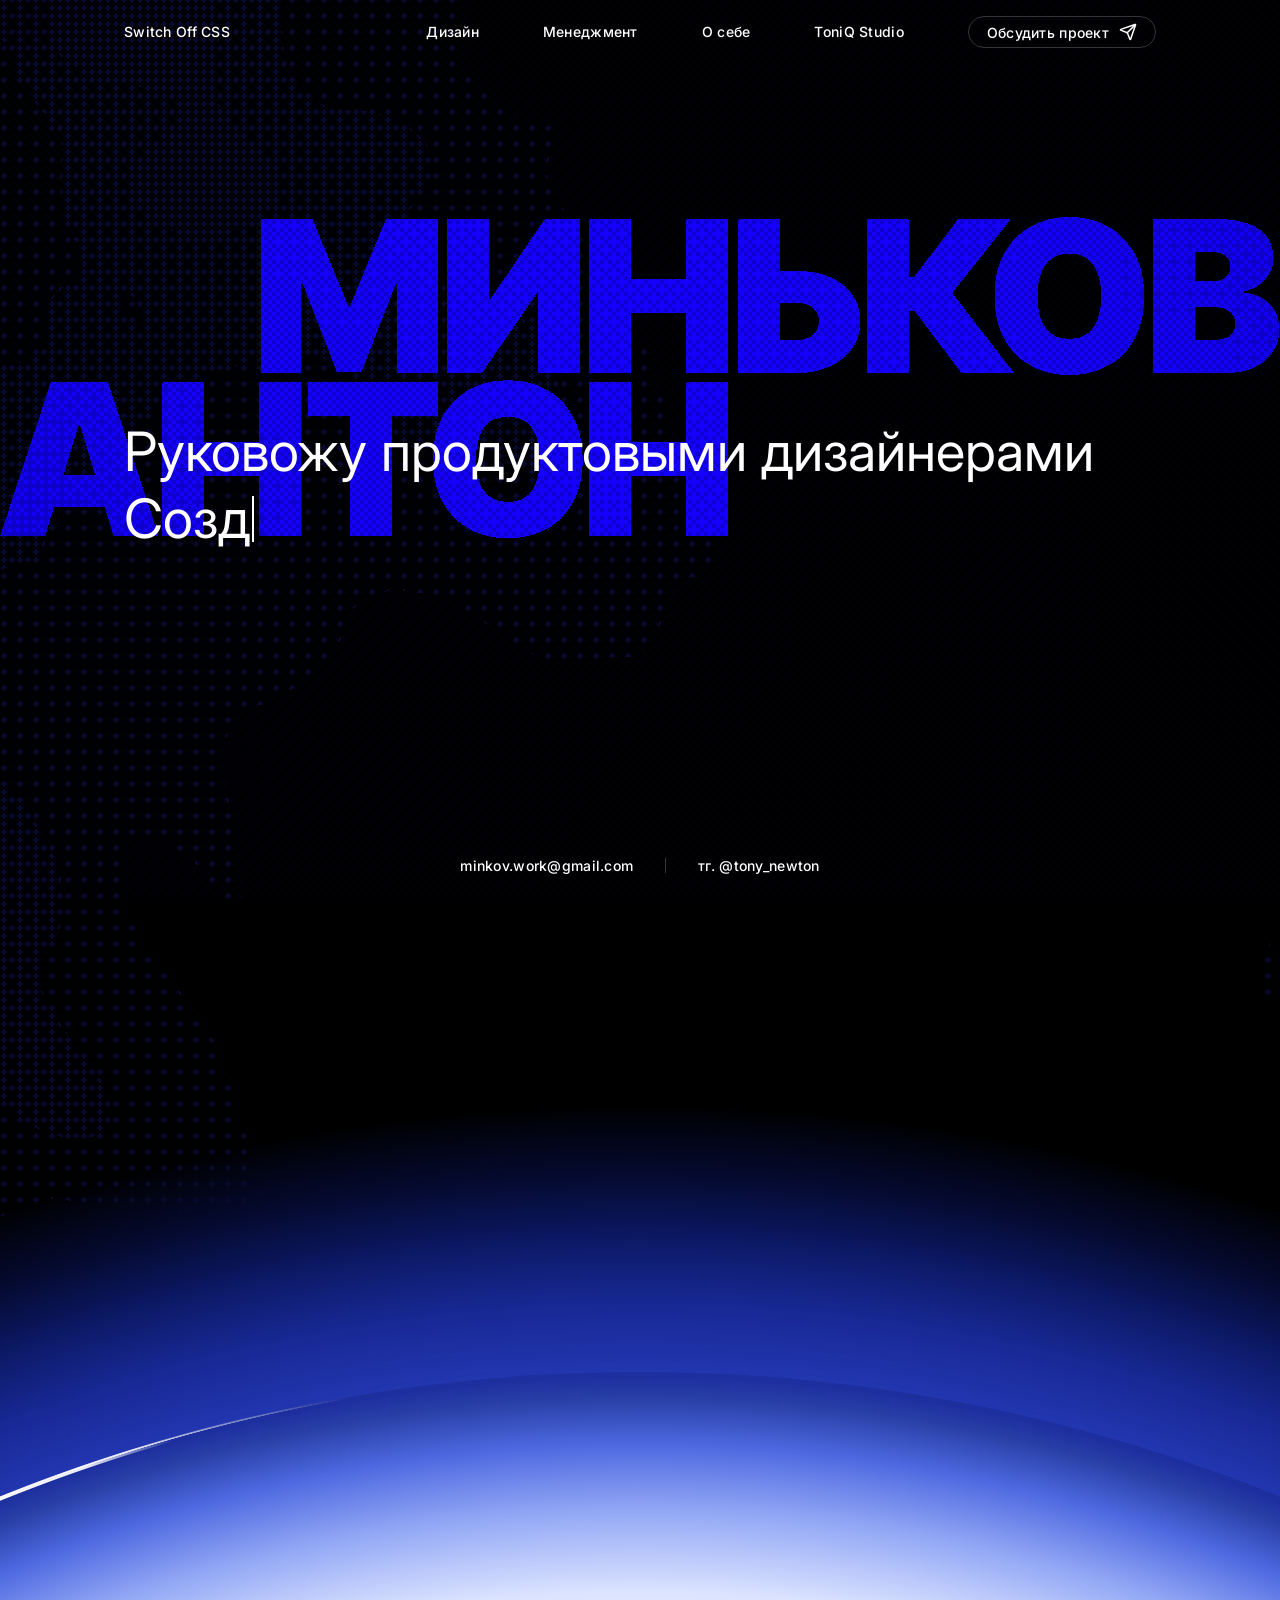
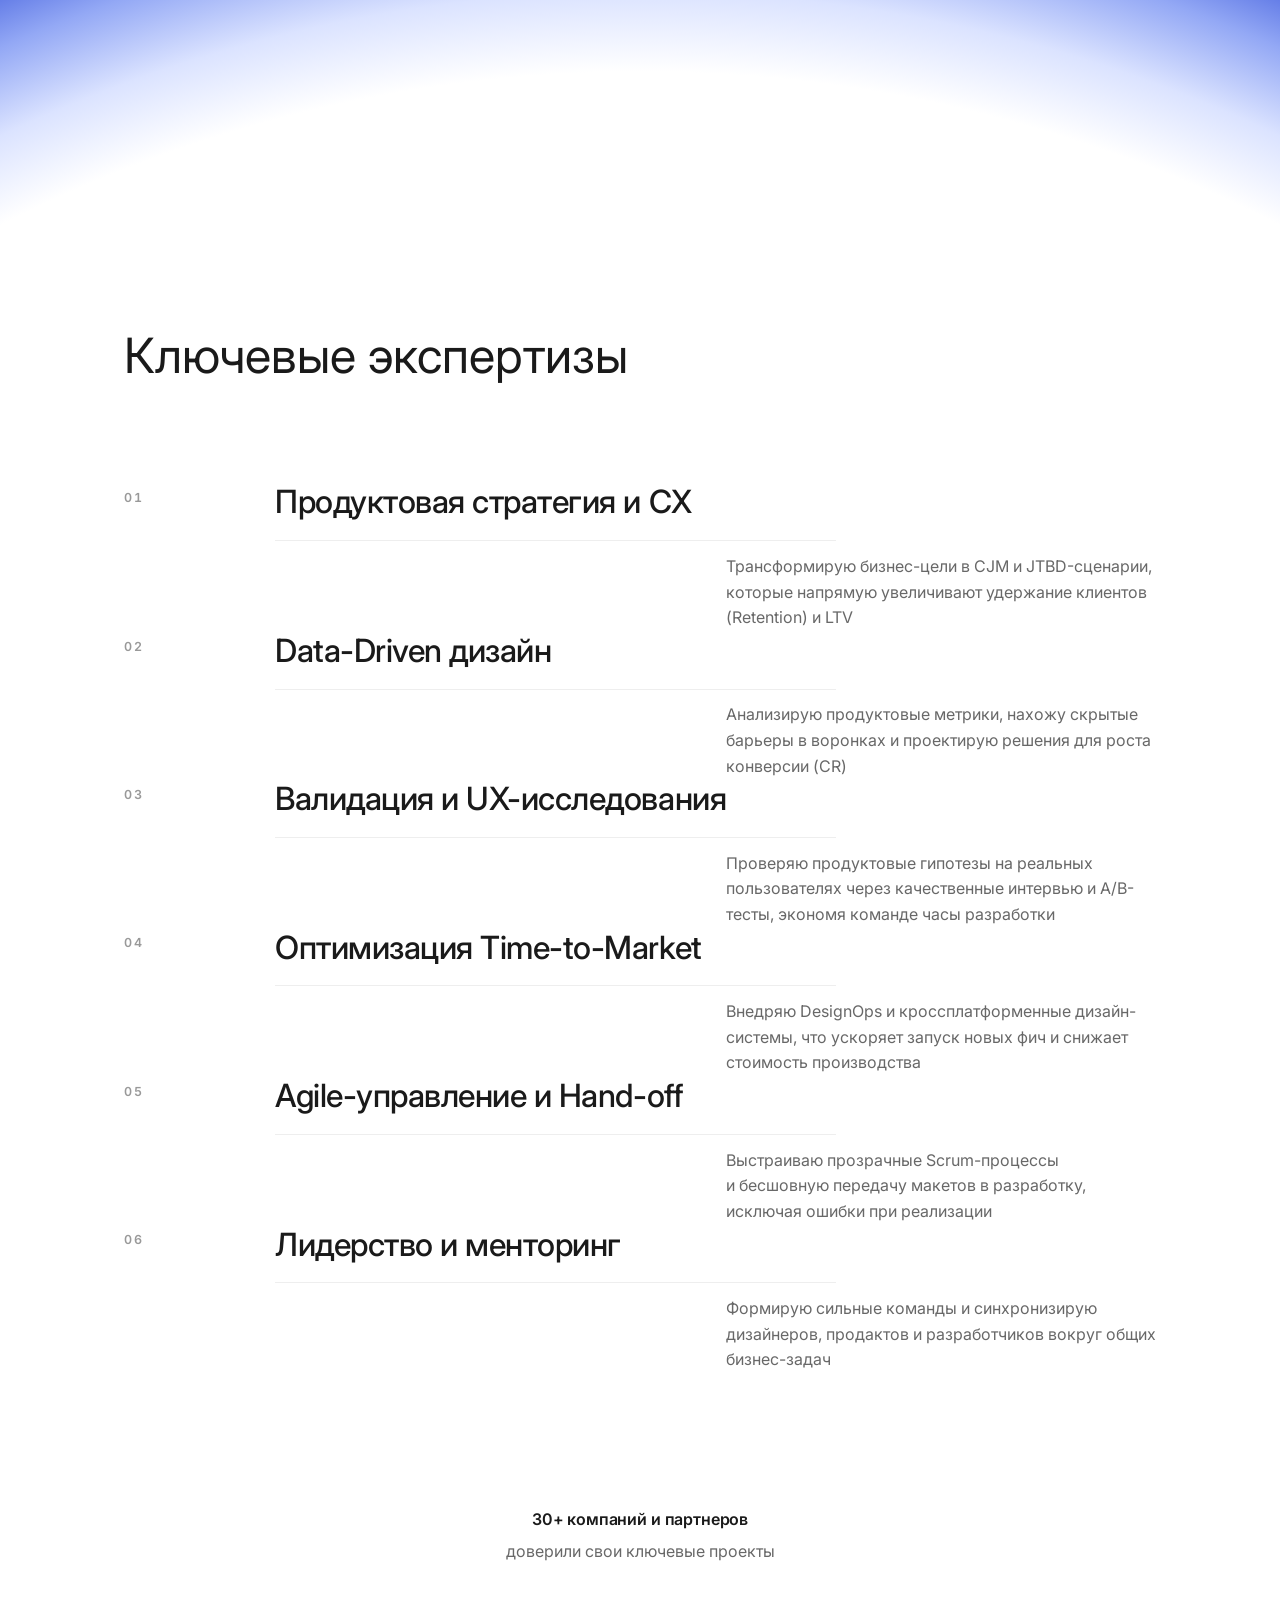
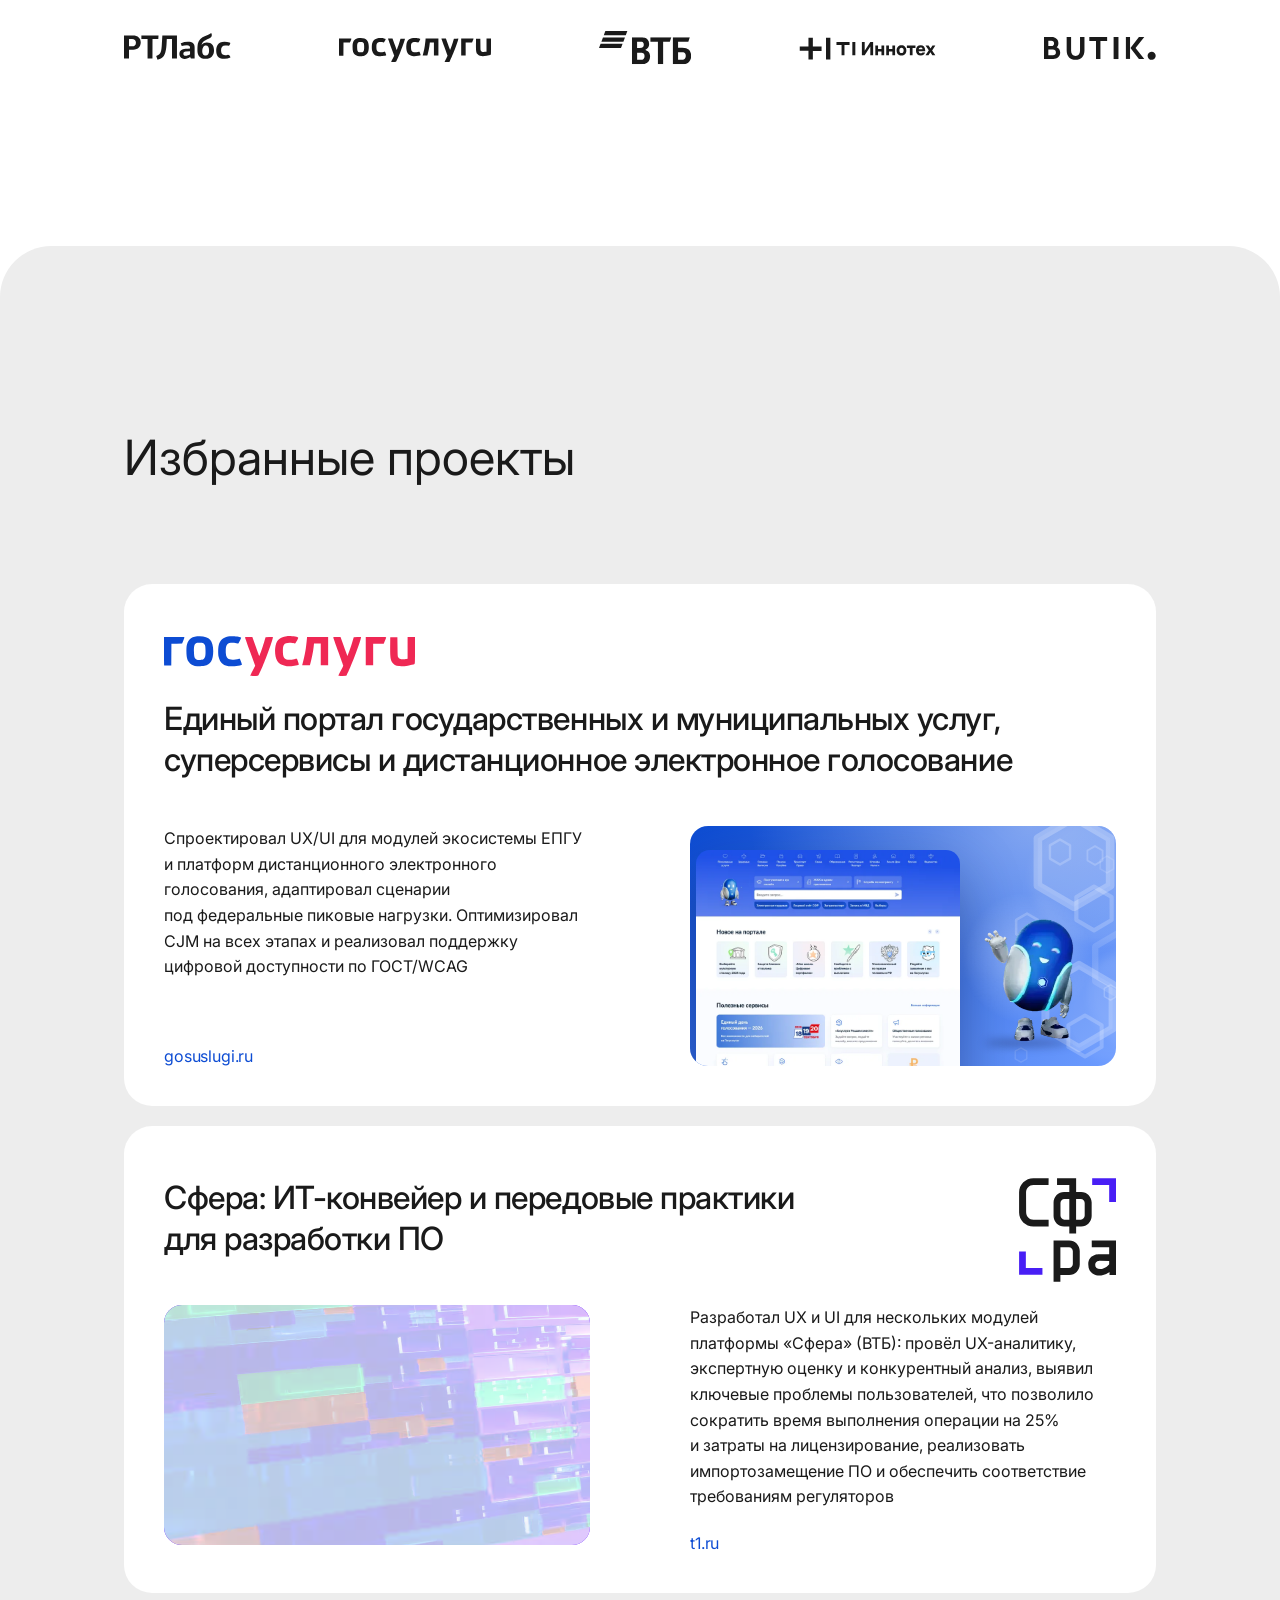
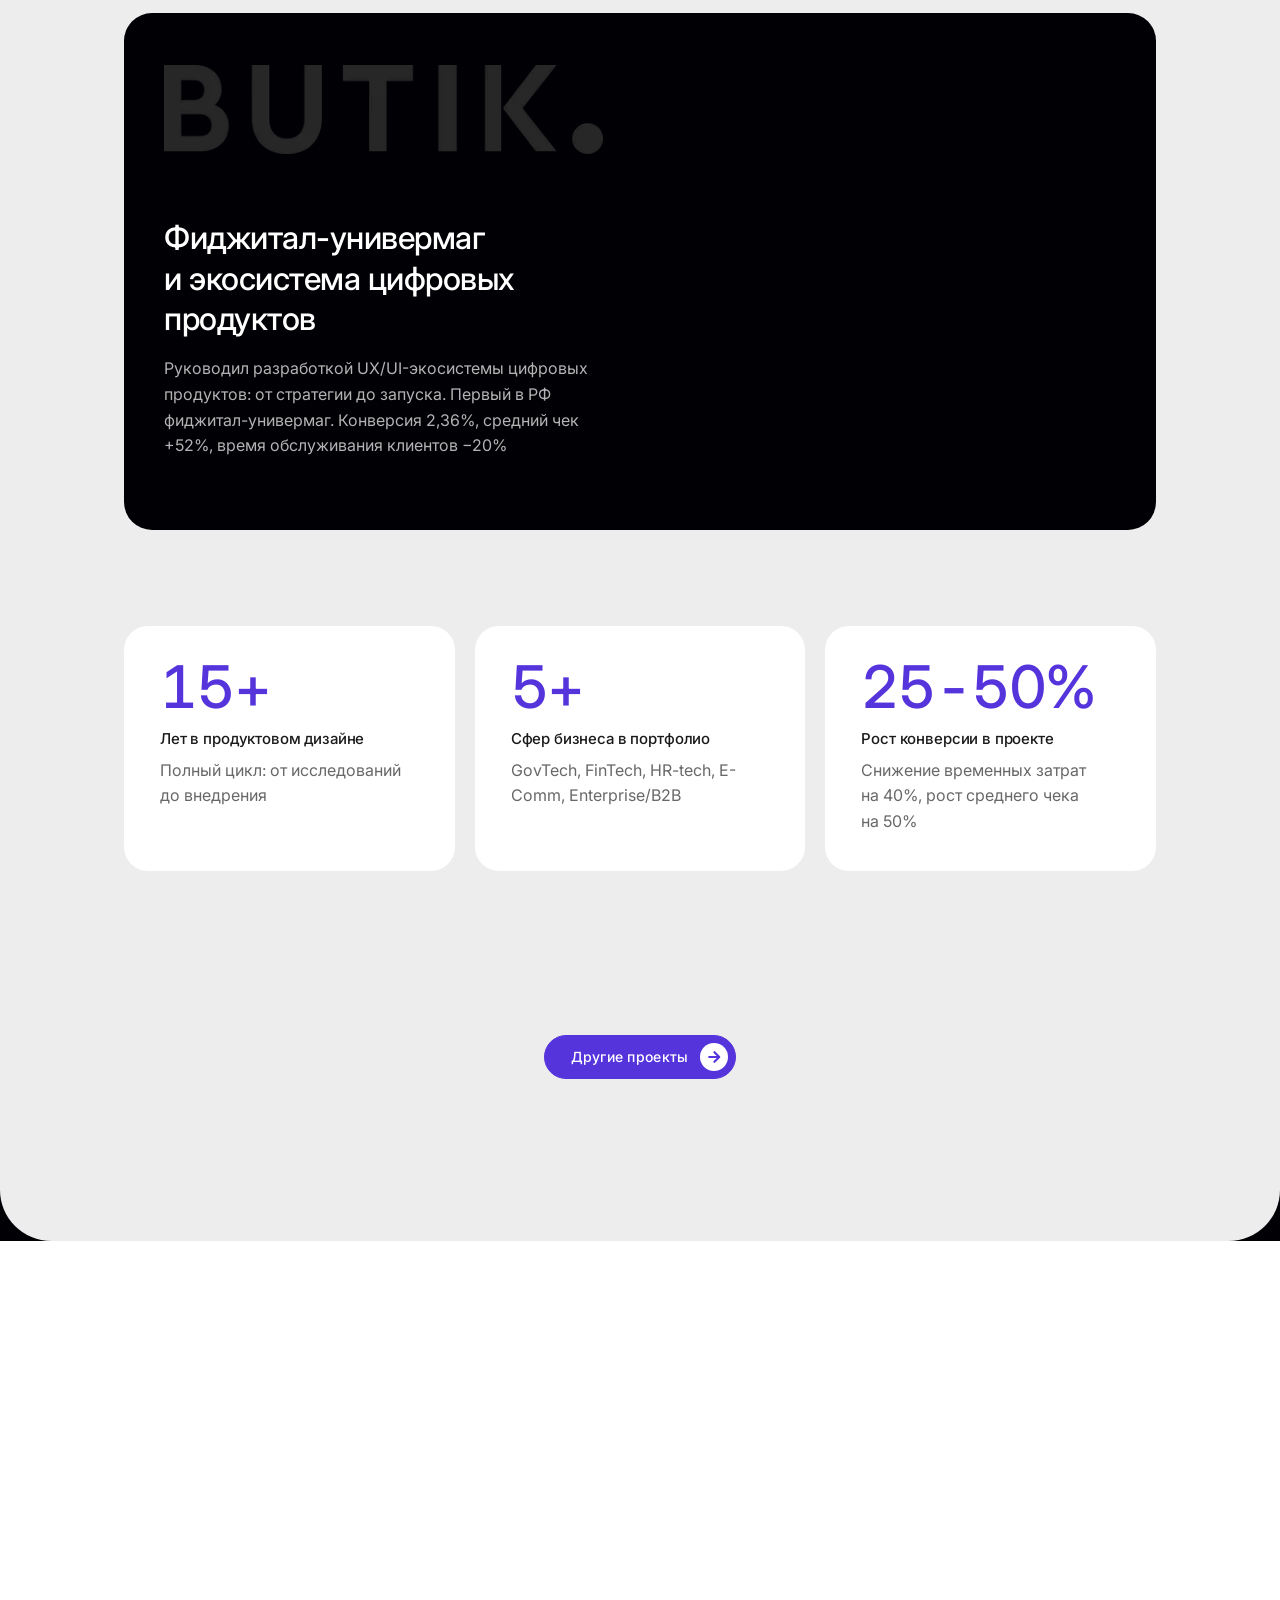
==== commit 75a80be2: "Design deck: competency intro with keyword terminal, NDA heading matched to opening; home hero lead " ====
--- a/index.html
+++ b/index.html
@@ -66,19 +66,11 @@
 
 		<p class="hero-lead">
 			<span class="hero-lead-big">Руковожу продуктовыми дизайнерами</span>
-			<span class="hero-lead-big">Создаю работающий UX/UI сложных сервисов</span>
-			<span class="hero-lead-big">Решаю задачи бизнеса. <a class="hero-lead-link" href="kontakty.html">Обсудить проект</a></span>
+			<span class="hero-lead-big">Создаю работающий UX/UI для сервисов</span>
+			<span class="hero-lead-big">Решаю сложные задачи бизнеса<br><a class="hero-lead-link" href="kontakty.html"><span class="hero-lead-tw">Обсудить проект</span><span class="hero-lead-caret" aria-hidden="true"></span></a></span>
 		</p>
 
 		<div class="hero-bottom">
-			<p class="hero-prev">
-				<a href="https://rtlabs.ru/" target="_blank" rel="noopener">РТЛабс Госуслуги</a><span class="hero-prev-sep" aria-hidden="true"></span><a href="https://www.vtb.ru/" target="_blank" rel="noopener">ВТБ</a><span class="hero-prev-sep" aria-hidden="true"></span><a href="https://inno.tech/" target="_blank" rel="noopener">T1 Иннотех</a><span class="hero-prev-sep" aria-hidden="true"></span><a href="https://ibs.ru/" target="_blank" rel="noopener">IBS</a>
-			</p>
-
-			<a class="hero-scroll" href="#xi-title" aria-label="Вниз">
-				<svg viewBox="0 0 24 24" aria-hidden="true" focusable="false"><path d="M6 9l6 6 6-6"/></svg>
-			</a>
-
 			<div class="hero-contacts">
 				<a class="contact-link" href="mailto:minkov.work@gmail.com">minkov.work@gmail.com</a>
 				<span class="contact-sep" aria-hidden="true"></span>
--- a/assets/css/style.css
+++ b/assets/css/style.css
@@ -39,6 +39,12 @@
 
 .container { width: 100%; max-width: var(--maxw); margin: 0 auto; padding: 0 24px; }
 
+/* Below the max content width the column is full-bleed, so align its gutters
+   with the header (--edge). Above --maxw it stays a centred 1280 column. */
+@media (max-width: 1280px) {
+  .container { padding-left: var(--edge); padding-right: var(--edge); }
+}
+
 /* ---------------- Header ---------------- */
 
 .navbar {
@@ -120,7 +126,7 @@
 body.home .navbar:not(.scrolled) .logo-alt { display: inline-block; }
 
 .navbar .menu {
-  --menu-gap: 68px;
+  --menu-gap: 64px;
   display: flex;
   align-items: flex-start;
   gap: var(--menu-gap);
@@ -141,9 +147,8 @@
 @media (max-width: 1200px) { .navbar .menu { --menu-gap: 40px; } }
 @media (max-width: 991px)  { .navbar .menu { --menu-gap: 22px; } }
 
-.navbar.scrolled {
-  height: 72px;
-}
+/* The scrolled bar keeps the same 64px height as the transparent one, so the
+   menu items (and the CTA) never move when the frosted bar appears. */
 
 /* Whole-header slide-out used on the home page, where the header would otherwise
    vanish instantly (it goes absolute as soon as .scrolled is dropped). Placed
@@ -328,9 +333,10 @@
    .navbar--on-light — same transparent bar, but ink copy over a light panel
                (used on the design deck, which has no frosted bar at all).
    Both states share the same item layout: logo left, menu + CTA right.
-   The hero bar is 70px tall so the centred menu line (18px) sits 26px from
-   the top edge; the scrolled bar is 72px. */
-body.home .navbar:not(.scrolled) { position: absolute; height: 70px; }
+   The unscrolled bar is the same 64px on every page, so the centred menu line
+   (18px) sits 23px from the top edge; only the scrolled bar is taller (72px).
+   The home page only switches to position:absolute so the bar scrolls away. */
+body.home .navbar:not(.scrolled) { position: absolute; }
 
 /* menu sits beside the CTA with a 44px gap */
 .navbar .menu { align-items: center; margin-left: auto; margin-right: var(--menu-gap); }
@@ -490,7 +496,8 @@
 .hero-liquid-fallback {
   position: absolute;
   left: 0; right: 0;
-  top: 50%;
+  /* the logotype sits 72px above centre, in step with the live canvas */
+  top: calc(50% - 72px);
   width: 100%;
   height: auto;
   transform: translateY(-50%);
@@ -510,7 +517,7 @@
   --hero-lead-fs: clamp(22px, 3.8vw, 72px);
   position: absolute;
   left: 0; right: 0;
-  top: calc(50vh + min(6.388vw, 22.86vh) - var(--hero-lead-fs) * 0.62 - 8px);
+  top: calc(50vh + min(6.388vw, 22.86vh) - var(--hero-lead-fs) * 0.62 - 8px - 72px);
   z-index: 3;
   padding: 0 var(--edge);
   display: flex;
@@ -519,20 +526,8 @@
   pointer-events: none;
 }
 
-/* Staggered load reveal: layer, then lead line 1, 2, 3, then the bottom rail. */
-.hero-lead-big {
-  opacity: 0;
-  will-change: opacity, transform;
-  animation: heroLineIn .95s cubic-bezier(.22, 1, .36, 1) both;
-}
-.hero-lead-big:nth-child(1) { animation-delay: .85s; }
-.hero-lead-big:nth-child(2) { animation-delay: 1.05s; }
-.hero-lead-big:nth-child(3) { animation-delay: 1.25s; }
-
-@keyframes heroLineIn {
-  from { opacity: 0; transform: translateY(32px); }
-  to   { opacity: 1; transform: translateY(0); }
-}
+/* The statement lines are typed in by main.js (fast typewriter), so there is
+   no CSS reveal for them. */
 
 .hero-lead-small,
 .hero-lead-big {
@@ -553,10 +548,47 @@
   text-decoration: underline;
   text-decoration-thickness: 2px;
   text-underline-offset: 6px;
-  transition: color .3s ease, opacity .3s ease;
+  transition: color .3s ease, opacity .3s ease, text-decoration-color .3s ease;
 }
 
 .hero-lead-link:hover { color: #9a8ffb; }
+
+/* Typewriter intro: the words start as plain, non-interactive text; a blinking
+   caret types them once, then the text turns into the purple underlined link.
+   The caret is hidden by default so no-JS / reduced-motion just shows the link. */
+.hero-lead-link--typing {
+  color: inherit;
+  pointer-events: none;
+  text-decoration-color: transparent;
+}
+
+.hero-lead-caret { display: none; }
+
+.hero-lead-link--typing .hero-lead-caret {
+  display: inline-block;
+  width: 2px;
+  height: .84em;
+  margin-left: 3px;
+  vertical-align: -0.06em;
+  background: currentColor;
+  animation: heroCaretBlink .6s steps(1, end) infinite;
+}
+
+@keyframes heroCaretBlink {
+  0%, 49% { opacity: 1; }
+  50%, 100% { opacity: 0; }
+}
+
+/* the cursor that rides each statement line while main.js types it in */
+.hero-type-caret {
+  display: inline-block;
+  width: 2px;
+  height: .84em;
+  margin-left: 2px;
+  vertical-align: -0.06em;
+  background: currentColor;
+  animation: heroCaretBlink .6s steps(1, end) infinite;
+}
 
 /* Bottom rail: previous employers · scroll cue · contacts */
 .hero-bottom {
@@ -634,8 +666,9 @@
 }
 
 .hero-contacts {
-  grid-column: 3;
-  justify-self: end;
+  /* the bottom rail is just the contacts now, so centre them */
+  grid-column: 2;
+  justify-self: center;
   min-width: 0;
   display: flex;
   align-items: center;
@@ -864,7 +897,11 @@
 
 .expertise {
   /* The dark hero hands over to the content on white paper through the tall
-     luminous seam below; the content then opens on the page's half-gap. */
+     luminous seam below; the content then opens on the page's half-gap. The
+     seam starts right at the hero's bottom edge (no opaque strip in between),
+     so the hero's plus-lattice flows straight into the seam canvas. The 96px
+     of dark space that used to sit above the seam is folded into the seam's
+     --drop instead, which keeps the sphere and the content exactly in place. */
   background: var(--paper);
   padding: 0 0 calc(var(--vl-gap) / 2);
 }
@@ -888,52 +925,47 @@
 
 /* The seam: a tall stretch of dark space carrying the hand-off. Everything is
    cut from one circle (--arc-r): the arched horizon line (its ends level with
-   the block, its centre lifted) and one radial ramp around it — white deep
-   inside the sphere, climbing to a luminous rim, then the atmosphere fading
-   back to black above it. Every band is concentric with the arc, so the block
-   reads as a sphere cut off by the left and right screen edges. It sits
-   entirely below the hero, so nothing of it shows while the hero is on
-   screen. main.js drives --glint from the scroll, so the orange glint rides
-   the arc from the left screen edge to the right as the seam travels up. */
+   the block, its centre lifted) and one radial ramp around it — a very dark
+   blue right under the luminous rim, easing through blue to white deep inside
+   the sphere, then the atmosphere fading back to black above it. Every band is
+   concentric with the arc, so the block reads as a sphere cut off by the left
+   and right screen edges. It sits entirely below the hero, so nothing of it
+   shows while the hero is on screen. main.js drives --glint from the scroll,
+   so the orange glint rides the arc from the left screen edge to the right as
+   the seam travels up. */
 .seam {
   /* --arc-r is sized so the arc lifts --arc-rise (≈140px at 1440) between the
      centre and the screen edges: rise = r - sqrt(r² - 50vw²). --drop lowers
      the whole sphere (and everything after it) inside a taller block. */
   --line-y: calc(50% + var(--drop) / 2); /* where the arc ends sit */
-  --drop: 140px;                 /* extra dark space above the sphere */
+  --drop: 236px;                 /* 140px sphere lift + the 96px strip folded in */
   --arc-r: 133.48vw;             /* arc radius */
   --arc-rise: 9.72vw;            /* lift of the apex above the ends */
   position: relative;
-  height: calc(clamp(460px, 64vh, 780px) + var(--drop));
+  /* tall enough that the white inside the sphere reaches the seam's bottom all
+     the way to the screen edges, so the blue band is never cut by a straight
+     edge - the hand-off stays a circle, following the arc */
+  height: calc(clamp(720px, 64vh, 820px) + var(--drop));
   overflow: hidden;
   background: radial-gradient(circle var(--arc-r) at 50% calc(var(--line-y) + var(--arc-r) - var(--arc-rise)),
     #ffffff 0,
-    #ffffff calc(var(--arc-r) - 270px),
-    #d5ddff calc(var(--arc-r) - 210px),
-    #a9b8f8 calc(var(--arc-r) - 150px),
-    #6f86ee calc(var(--arc-r) - 90px),
-    #3f5be4 calc(var(--arc-r) - 40px),
-    #4a63e8 calc(var(--arc-r) - 10px),
-    #8fa6ff var(--arc-r),
-    #1d2f9e calc(var(--arc-r) + 5px),
-    #16258c calc(var(--arc-r) + 45px),
-    #0d1a66 calc(var(--arc-r) + 85px),
-    #050b33 calc(var(--arc-r) + 125px),
-    #000000 calc(var(--arc-r) + 175px));
-}
-
-/* the sphere settles into the paper: a soft white veil over the last stretch
-   of the block, so its bottom edge is clean white on any viewport height */
-.seam::after {
-  content: "";
-  position: absolute;
-  left: 0;
-  right: 0;
-  bottom: 0;
-  height: 120px;
-  background: linear-gradient(180deg, rgba(255, 255, 255, 0), #ffffff 78%);
-  pointer-events: none;
-}
+    #ffffff calc(var(--arc-r) - 300px),
+    #dbe3ff calc(var(--arc-r) - 220px),
+    #93a8f5 calc(var(--arc-r) - 140px),
+    #4d68e0 calc(var(--arc-r) - 72px),
+    #2a41a8 calc(var(--arc-r) - 28px),
+    #1d2f9e calc(var(--arc-r) - 5px),
+    #1d2f9e calc(var(--arc-r) + 0.5px),
+    #16258c calc(var(--arc-r) + 69px),
+    #0d1a66 calc(var(--arc-r) + 130px),
+    #050b33 calc(var(--arc-r) + 191px),
+    #000000 calc(var(--arc-r) + 268px));
+}
+
+/* (the straight white veil that used to sit here is gone: a horizontal fade cut
+   the sphere's arc off with a straight edge, which read as a straight line. The
+   taller seam now lets the sphere's own white reach the bottom, so the hand-off
+   is the arc itself.) */
 
 /* The hero's animated plus-lattice continues into the seam on this canvas:
    seam-crosses.js draws the same WebGL reveal field in the hero's coordinate
@@ -967,8 +999,9 @@
   animation: seamVeil 9s ease-in-out infinite alternate;
 }
 
-/* the arch line — drawn from the apex outward on approach */
+/* The static arch line is hidden - the moving glint alone rides the arc now. */
 .seam-line {
+  display: none;
   position: absolute;
   left: 50%;
   top: calc(var(--line-y) - var(--arc-rise));
@@ -976,13 +1009,14 @@
   aspect-ratio: 1;
   border-radius: 50%;
   translate: -50% 0;
-  /* a thin ring of light along the arc: the brand blue at the screen edges
-     (the visible span is the element's centre ~37.5%..62.5%), white in the
-     middle. Always complete - no draw-in. */
+  /* a thin ring of deep blue along the arc: darkest at the screen edges (the
+     visible span is the element's centre ~37.5%..62.5%), a touch lighter at
+     the apex. Always complete - no draw-in. */
   background: linear-gradient(90deg,
-    #0055ff 36%,
-    #ffffff 50%,
-    #0055ff 64%);
+    #0b1a5e 36%,
+    #3f5be4 50%,
+    #0b1a5e 64%);
+  opacity: .5;
   -webkit-mask-image: radial-gradient(circle closest-side,
     transparent 0 calc(100% - 3px),
     #000 calc(100% - 1px));
@@ -991,7 +1025,7 @@
     #000 calc(100% - 1px));
 }
 
-/* the glint: a soft orange spark riding the arc. --glint (0..1, driven by the
+/* the glint: a soft white spark riding the arc. --glint (0..1, driven by the
    scroll) swings the wrapper from the left screen edge (-22deg) over the apex
    to the right edge (+22deg). */
 .seam-glint {
@@ -1003,24 +1037,78 @@
   rotate: calc(-22deg + var(--glint, 0) * 44deg);
 }
 
+/* The glint: a wide flattened ball with a small white core at its centre and
+   two thin tails. Everything follows the seam arc - the ball is a short, thick
+   band of the same ring, so its edges bend down instead of running straight.
+   i is only a positioning box at the apex. */
 .seam-glint i {
   position: absolute;
   left: 0;
-  top: calc(-1 * var(--arc-r));
+  /* the ring's apex sits one arc radius above the circle centre */
+  top: calc(var(--arc-r) * -1);
+  width: clamp(160px, 26vw, 400px);
+  height: clamp(22px, 2.8vw, 40px);
   translate: -50% -50%;
-  width: clamp(280px, 36vw, 600px);
-  height: 12px;
-  border-radius: 999px;
-  /* a bright orange core that fades out toward both ends */
-  background: linear-gradient(90deg,
-    rgba(255, 122, 26, 0),
-    rgba(255, 132, 30, .4) 26%,
-    rgba(255, 148, 42, .95) 44%,
-    rgba(255, 154, 48, .98) 56%,
-    rgba(255, 132, 30, .4) 74%,
-    rgba(255, 122, 26, 0));
-  filter: blur(4px);
-  box-shadow: 0 0 28px rgba(255, 150, 60, .7);
+  pointer-events: none;
+}
+
+/* 1) the tails: a narrow band of the ring, fading out by angle. Drawn on the
+   wrapper itself so the band is centred on the seam circle (the wrapper
+   origin), not on the oval - otherwise the ring would sit a radius away. */
+.seam-glint::before {
+  content: "";
+  position: absolute;
+  left: 0;
+  top: 0;
+  /* a full ring the size of the seam circle, so the tails bend with the arc */
+  width: calc(var(--arc-r) * 2);
+  height: calc(var(--arc-r) * 2);
+  translate: -50% -50%;
+  border-radius: 50%;
+  background: conic-gradient(from -12.18deg at 50% 50%,
+    rgba(255, 255, 255, 0) 0deg,
+    rgba(255, 255, 255, .95) 7.49deg,
+    rgba(255, 255, 255, 1) 12.18deg,
+    rgba(255, 255, 255, .95) 16.87deg,
+    rgba(255, 255, 255, 0) 24.36deg);
+  -webkit-mask-image: radial-gradient(circle closest-side,
+    transparent 0 calc(100% - 2.5px),
+    #000 calc(100% - 2px) calc(100% - 1px),
+    transparent 100%);
+  mask-image: radial-gradient(circle closest-side,
+    transparent 0 calc(100% - 2.5px),
+    #000 calc(100% - 2px) calc(100% - 1px),
+    transparent 100%);
+  filter: blur(1px);
+}
+
+/* 2) the body: one short band of the same ring, so the ball bends with the arc
+   and its edges taper into the thin tails. i sits at the apex, so the band is
+   centred by stepping down one arc radius to the circle centre. */
+.seam-glint i::after {
+  content: "";
+  position: absolute;
+  left: 50%;
+  top: calc(50% + var(--arc-r));
+  width: calc(var(--arc-r) * 2);
+  height: calc(var(--arc-r) * 2);
+  translate: -50% -50%;
+  border-radius: 50%;
+  background: conic-gradient(from -6.09deg at 50% 50%,
+    rgba(255, 255, 255, 0) 0deg,
+    rgba(255, 255, 255, .92) 3.05deg,
+    rgba(255, 255, 255, 1) 6.09deg,
+    rgba(255, 255, 255, .92) 9.13deg,
+    rgba(255, 255, 255, 0) 12.18deg);
+  -webkit-mask-image: radial-gradient(circle closest-side,
+    transparent 0 calc(100% - 5px),
+    #000 calc(100% - 4px) calc(100% - 1px),
+    transparent 100%);
+  mask-image: radial-gradient(circle closest-side,
+    transparent 0 calc(100% - 5px),
+    #000 calc(100% - 4px) calc(100% - 1px),
+    transparent 100%);
+  filter: blur(1.5px);
 }
 
 @keyframes seamVeil {
@@ -1064,7 +1152,8 @@
    and the hairline under the title thickens into the full aurora rule. The
    small print takes a deeper end-stop so it still clears AA at 16px. */
 
-.xi { margin-top: 20px; }
+/* Heading and the whole block below it sit 64px lower (20px base + 64px). */
+.xi { margin-top: 84px; }
 
 /* Section openers: the display title leads the content column (flush with the
    rows and cards), with a generous gap down to the content. */
@@ -1211,6 +1300,8 @@
 /* explanation — a short column on the right, wrapping to a few lines */
 .xi-desc {
   grid-area: 2 / 3;
+  /* right edge stays put; 430px makes every description wrap to exactly 3 lines */
+  margin-left: calc(var(--xi-aside) - 430px);
   margin-top: clamp(8px, 1vw, 14px);
   font-size: 16px;
   line-height: 1.6;
@@ -1256,7 +1347,7 @@
   .xi-label { grid-area: 1 / 2; }
   .xi-label::after { right: 0; }
   .xi-row:hover .xi-label::after { right: calc(-8px); }
-  .xi-desc { grid-area: 2 / 2; margin-top: 8px; }
+  .xi-desc { grid-area: 2 / 2; margin-top: 8px; margin-left: 0; }
 }
 
 @media (prefers-reduced-motion: reduce) {
@@ -1668,7 +1759,10 @@
 
 /* ---------------- Project cards ---------------- */
 
-.pcards { padding: calc(var(--vl-gap) / 2 + 20px) 0 calc(var(--vl-gap) / 2); background: #ededed; }
+.pcards {
+  padding: calc(var(--vl-gap) / 2 + 20px) 0 calc(var(--vl-gap) / 2);
+  background: #ededed;
+}
 
 .pcards .ex-title { margin-bottom: 0; }
 
@@ -2033,30 +2127,14 @@
 .pcard.reveal.in:nth-child(4) { animation-delay: .18s; }
 
 .pcards-grid .pcard:hover {
-  transform: translateY(-5px);
-  box-shadow: 0 28px 56px -32px rgba(30, 21, 82, .24);
-}
-
-/* Hover colour: each card takes on its project's colour — Госуслуги blue,
-   Сфера violet — and flips its copy and logo to white. Butik inverts the
-   other way: white card, dark copy, light-grey wordmark. */
-.pcard--gosuslugi:hover { background-color: #0D4CD3; }
-.pcard--sfera:hover { background-color: #422BEC; }
-.pcard--butik:hover { background-color: #ffffff; }
-
-.pcard--gosuslugi:hover .pcard-title,
-.pcard--gosuslugi:hover .pcard-desc,
-.pcard--gosuslugi:hover .pcard-domain,
-.pcard--sfera:hover .pcard-title,
-.pcard--sfera:hover .pcard-desc,
-.pcard--sfera:hover .pcard-domain { color: #ffffff; }
-
-.pcard--gosuslugi:hover .pcard-logo,
-.pcard--sfera:hover .pcard-logo { filter: brightness(0) invert(1); }
-
-.pcard--butik:hover .pcard-title { color: var(--ink); }
-.pcard--butik:hover .pcard-desc { color: var(--gray-2); }
-.pcard--butik:hover .pcard-bigmark { filter: invert(0); opacity: .25; }
+  transform: translateY(-8px);
+  box-shadow:
+    0 36px 64px -28px rgba(30, 21, 82, .34),
+    0 12px 24px -18px rgba(30, 21, 82, .22);
+}
+
+/* Hover keeps each card's own colour — no inversion. The card only lifts on
+   its shadow, so copy and logos stay exactly as they are at rest. */
 
 @media (max-width: 900px) {
   .pcard--wide .pcard-link {
@@ -2814,6 +2892,61 @@
   color: #ffffff;
 }
 
+/* Home page: reveal footer. The footer is pinned to the foot of the viewport
+   behind the page; the content scrolls up over it and reveals it. A fixed black
+   layer climbs high behind everything, so the footer's own edge never shows
+   while scrolling; the grey panel's bottom corners are rounded and reveal that
+   black. main.js keeps a gap below the content equal to the footer height. */
+body.home main {
+  position: relative;
+  z-index: 1;
+  background: transparent;
+}
+
+body.home .sfooter {
+  position: fixed;
+  left: 0;
+  right: 0;
+  bottom: 0;
+  z-index: 0;
+  border-top: 0;
+}
+
+/* the footer's black climbs 140px above its top edge (no layout impact, so the
+   grey panel keeps its position) */
+body.home .sfooter::before {
+  content: "";
+  position: absolute;
+  left: 0;
+  right: 0;
+  bottom: 100%;
+  height: 140px;
+  background: #000005;
+  z-index: -1;
+  pointer-events: none;
+}
+
+/* the grey panel is a rounded card. A plate sits just behind it: white behind
+   the top corners (so they read as the white section above, never the black
+   footer) and black behind the bottom corners (the footer's black climbing up
+   to meet them). */
+body.home .pcards {
+  position: relative;
+  border-radius: clamp(28px, 4vw, 64px);
+}
+
+body.home .pcards::before {
+  content: "";
+  position: absolute;
+  inset: 0;
+  background: linear-gradient(180deg,
+    #ffffff 0,
+    #ffffff calc(100% - 140px),
+    #000005 calc(100% - 140px));
+  z-index: -1;
+  pointer-events: none;
+}
+
 /* stretch the footer to the same edges as the header copy (--edge, scrollbar-
    compensated on the right so both align on every page) */
 .sfooter-inner {
@@ -3190,7 +3323,8 @@
   padding-right: var(--edge);
 }
 
-/* these panels carry long project descriptions — give the copy column room */
+/* these panels carry long project descriptions — give the copy column room,
+   but never let it grow past half the viewport so the visual keeps its half */
 #sfera .panel-text,
 #expertme .panel-text,
 #rosatom .panel-text,
@@ -3198,12 +3332,14 @@
 #inexpay .panel-text,
 #skillstech .panel-text,
 #bm .panel-text {
-  max-width: 800px;
-}
-
-/* copy + button sit 64px higher than the centred default */
+  max-width: min(800px, 50vw);
+}
+
+/* copy + button sit 64px higher than the centred default; the copy column is
+   capped at half the screen at every resolution. Госуслуги (inside its monitor)
+   and Butik (its own composition) are excluded. */
 .panel-text {
-  max-width: 620px;
+  max-width: min(620px, 50vw);
   transform: translateY(-64px);
 }
 
@@ -3277,33 +3413,235 @@
   color: rgba(255, 255, 255, .82);
 }
 
-/* Intro panel (#intro) — an empty cover screen with the section name centred. */
+/* Intro panel (#intro, design page) — a two-column opening split at the screen
+   middle: the design competencies on the left (right edge kept short of centre)
+   and the keyword terminal on the right, its foot aligned with the copy column. */
+.panel--intro { --intro-split: 50%; }
 .panel--intro .panel-inner {
+  position: relative;
+  height: 100%;
+  max-width: none;
+  padding: 0 var(--edge);
+}
+
+/* left column: heading + competency list. It spans the panel top-to-bottom (with
+   clear margins) and the rows spread out to fill that height. Its right edge stops
+   short of the screen middle so the terminal starts clear of it. */
+.intro-copy {
+  position: absolute;
+  left: var(--edge);
+  top: 105px;   /* 64px below the header's «Антон Миньков» text (its line-box ends at 41px) */
+  bottom: clamp(56px, 7.5vh, 100px);
+  z-index: 2;
+  width: max-content;
+  max-width: calc(50% - var(--edge) - 80px);
   display: flex;
-  align-items: center;
-  justify-content: center;
-  max-width: none;
-  padding: 0 40px;
-}
-
+  flex-direction: column;
+}
+.intro-kicker {
+  flex: none;
+  margin: 0 0 clamp(10px, 1.4vh, 18px);
+  font-size: clamp(13px, 1.1vw, 18px);
+  font-weight: 600;
+  letter-spacing: .14em;
+  color: rgba(255, 255, 255, .6);
+}
+.intro-title {
+  flex: none;
+  /* lifted 8px; the extra bottom margin keeps the list where it was */
+  margin: -8px 0 calc(clamp(18px, 2.6vh, 40px) + 8px);
+  font-size: 72px;
+  line-height: 1.1;
+  font-weight: 500;
+  letter-spacing: -.02em;
+  white-space: nowrap;
+  color: #ffffff;
+}
+/* the competency index mimics the home page's «Ключевые экспертизы» rows:
+   numbered lines with a hairline and the same ramp wipe on hover. Rows fill the
+   available height so the spacing grows with the screen. */
+.intro-skills {
+  list-style: none;
+  flex: 1 1 auto;
+  align-self: flex-start;   /* hug the widest row, so every rule ends with it */
+  display: flex;
+  flex-direction: column;
+  justify-content: space-between;
+  margin: 0;
+  padding: 0;
+}
+.intro-skills li {
+  position: relative;
+  padding: 0 0 clamp(6px, 0.8vh, 12px) 0;
+  font-size: 16px;
+  line-height: 1.4;
+  color: rgba(255, 255, 255, .78);
+}
+.intro-skills li::after {
+  content: "";
+  position: absolute;
+  left: 0;
+  right: 0;
+  bottom: 0;
+  height: 1px;
+  background: rgba(255, 255, 255, .14);
+  transition: background .35s ease, height .35s ease;
+}
+.intro-skills .xi-fill { transition: transform .55s cubic-bezier(.22, 1, .36, 1); }
+.intro-skills .xi-fill::after {
+  background-image: linear-gradient(90deg, #0055FF 0%, #7B2BFF 46%, #FF0033 100%);
+}
+.intro-skills li:hover .xi-fill { transform: translateX(8px); }
+.intro-skills li:hover .xi-fill::after { clip-path: inset(0 0 0 0); }
+.intro-skills li:hover::after {
+  height: 2px;
+  background: linear-gradient(90deg, #0055FF 0%, #7B2BFF 26%, #FF0033 52%, #FFCC00 76%, #00CC66 100%);
+}
+
+/* entrance: on load (and when the cover is revisited) the kicker, heading and
+   rows rise in, cascading down the list */
+.intro-copy.is-in .intro-kicker {
+  animation: introRise .7s cubic-bezier(.22, 1, .36, 1) both;
+}
+.intro-copy.is-in .intro-title {
+  animation: introRise .7s cubic-bezier(.22, 1, .36, 1) .08s both;
+}
+.intro-copy.is-in .intro-skills li {
+  animation: introRise .7s cubic-bezier(.22, 1, .36, 1) both;
+  animation-delay: calc(.22s + var(--intro-i, 0) * 55ms);
+}
+@keyframes introRise {
+  from { opacity: 0; transform: translateY(18px); }
+  to   { opacity: 1; transform: none; }
+}
+@media (prefers-reduced-motion: reduce) {
+  .intro-copy.is-in .intro-kicker,
+  .intro-copy.is-in .intro-title,
+  .intro-copy.is-in .intro-skills li { animation: none; }
+}
+
+/* right column: the keyword terminal, one fixed 80px size; long terms run off
+   the right edge of the screen and are clipped by the panel */
 .panel-intro {
+  position: absolute;
+  left: var(--intro-split);
+  right: var(--edge);
+  top: 50%;
   margin: 0;
-  font-size: clamp(72px, 15vw, 240px);
+  font-size: 80px;
   line-height: 1;
   font-weight: 800;
   letter-spacing: -.03em;
   color: #ffffff;
-  text-align: center;
-}
-
-/* butik — Butik: the wordmark runs full width under the fixed navbar, and the
-   copy + CRT film sit in a left-aligned column further down the page. */
-.panel--butik { align-items: flex-start; }
+  text-align: left;
+  transform: translateY(-50%);
+}
+
+.intro-line {
+  position: absolute;
+  bottom: 0;
+  left: 0;
+  width: 100%;
+  min-height: 1em;
+  white-space: nowrap;
+  /* the active line sits at the foot; finished words rise and fade */
+  transition: transform .55s cubic-bezier(.22, 1, .36, 1),
+              opacity .55s cubic-bezier(.22, 1, .36, 1);
+}
+
+/* the caret is positioned by JS on the active (bottom) line */
+.intro-caret {
+  position: absolute;
+  top: 50%;
+  left: var(--intro-split);
+  width: clamp(2px, .03em, 8px);
+  height: .84em;
+  transform: translateY(-50%);
+  background: #ffffff;
+  animation: heroCaretBlink .6s steps(1, end) infinite;
+}
+
+/* the glide is enabled only for the "Enter" hop, never between typed characters */
+.intro-caret--glide {
+  transition: left .55s cubic-bezier(.22, 1, .36, 1), top .55s cubic-bezier(.22, 1, .36, 1), font-size .55s cubic-bezier(.22, 1, .36, 1);
+}
+
+/* intro scroll cue — a bobbing chevron at the bottom centre, inviting the first
+   downward step */
+.intro-scroll {
+  position: absolute;
+  left: 50%;
+  bottom: clamp(4px, 0.8vh, 14px);
+  z-index: 4;
+  display: grid;
+  place-items: center;
+  width: 44px;
+  height: 44px;
+  transform: translateX(-50%);
+  color: #ffffff;
+  background: none;
+  border: 0;
+  cursor: pointer;
+  transition: opacity .3s ease;
+}
+.intro-scroll svg { display: block; width: 24px; height: 24px; }
+.intro-scroll svg path {
+  fill: none;
+  stroke: currentColor;
+  stroke-width: 1.8;
+  stroke-linecap: round;
+  stroke-linejoin: round;
+}
+.intro-scroll svg { animation: cueBob 2.6s ease-in-out 1.2s infinite; }
+.intro-scroll:hover { opacity: .72; }
+@media (prefers-reduced-motion: reduce) {
+  .intro-scroll svg { animation: none; }
+}
+
+/* narrow screens: drop the decorative terminal, let the list use the width */
+@media (max-width: 1080px) {
+  .panel-intro,
+  .intro-caret { display: none; }
+  .intro-copy {
+    right: var(--edge);
+    width: auto;
+    max-width: none;
+  }
+  .intro-title { white-space: normal; }
+}
+
+/* short screens: keep the whole list on one screen */
+@media (max-height: 660px) {
+  .intro-copy { bottom: 56px; }
+  .intro-title { margin-bottom: 14px; }
+  .intro-skills li { padding-bottom: 4px; }
+}
+
+/* butik — Butik: the wordmark runs full width as a backdrop under the fixed
+   navbar; the copy + CRT film sit in front of it in a left-aligned column. The
+   title is pulled up into the lower part of the wordmark and the film takes the
+   rest of the height, so both stay generous and the film never runs off-screen
+   (its width is capped by the height left below the copy). */
+.panel--butik {
+  align-items: flex-start;
+  --butik-side: clamp(20px, 4vw, 40px);
+  /* the wordmark runs edge to edge; its height follows from the 2400×505
+     viewBox ratio */
+  --butik-mark-h: calc(100vw * 505 / 2400);
+  /* the copy column rides high inside the wordmark (never under the 64px
+     navbar), so the title sits near the top and the film gets the rest */
+  --butik-top: max(88px, calc(var(--butik-mark-h) * 0.42));
+  /* reserve for the title + role block + bottom padding */
+  --butik-copy-h: clamp(130px, 16vh, 220px);
+}
 
 .panel--butik .panel-inner {
   display: flex;
   justify-content: center;
-  padding: 300px 40px 80px;
+  padding:
+    var(--butik-top)
+    var(--butik-side)
+    clamp(16px, 2.8vh, 56px);
 }
 
 /* oversized wordmark stretched across the page, pinned to the top edge */
@@ -3314,8 +3652,9 @@
   width: 100%;
   max-width: none;
   height: auto;
-  filter: brightness(0) invert(1);
-  opacity: .055;
+  /* Solid #272727 wordmark (the SVG is tinted via filter, not opacity). */
+  filter: brightness(0) invert(15.3%);
+  opacity: 1;
   z-index: 0;
   pointer-events: none;
 }
@@ -3343,18 +3682,25 @@
   margin-top: 0;
 }
 
-.panel--butik .panel-role-label { margin-top: 44px; }
+.panel--butik .panel-role-label { margin-top: clamp(18px, 2.4vh, 36px); }
 .panel--butik .panel-role { margin-top: 6px; font-size: 16px; }
 
 /* the CRT frame (Temp/TV.png) at 1006×740, flush under the role and centred
-   on the page (its natural 1.36:1 matches the artwork, so no cropping) */
+   on the page (its natural 1.36:1 matches the artwork, so no cropping). Its
+   width is the smallest of the design width, the column width, and whatever
+   the height below the copy allows — so the film never runs off the screen. */
 .butik-media {
   position: relative;
-  width: min(1006px, calc(100vw - 64px));
+  width: min(
+    1006px,
+    100%,
+    calc(100vw - 2 * var(--butik-side)),
+    calc(max(0px, 100vh - var(--butik-top) - var(--butik-copy-h)) * 1006 / 740)
+  );
   aspect-ratio: 1006 / 740;
   margin-top: 0;
-  margin-left: 50%;
-  transform: translateX(-50%);
+  margin-left: auto;
+  margin-right: auto;
 }
 
 .butik-media-frame {
@@ -3374,9 +3720,13 @@
   background: #000;
 }
 
-@media (max-width: 900px) {
-  .panel--butik .panel-inner { padding: 150px 22px 90px; }
-  .panel--butik .panel-role-label { margin-top: 30px; }
+/* On very short viewports keep the title high but shrink the reserved copy so
+   the film still gets usable height. */
+@media (max-height: 620px) {
+  .panel--butik {
+    --butik-top: max(72px, calc(var(--butik-mark-h) * 0.5));
+    --butik-copy-h: clamp(130px, 34vh, 190px);
+  }
 }
 
 /* NDA and Archive: the dark closing screen. The heading sits high — clear of the
@@ -3388,9 +3738,11 @@
 .panel--nda {
   --nda-gap: 24px;
   --nda-size: 288px;
-  /* matches the footer content column (max-width 1280 + 40px side padding): the
-     strip's first and last rest positions line up with the footer edges */
-  --nda-gutter: max(40px, calc((100vw - 1280px) / 2 + 40px));
+  /* mirror the header gutter (--edge) exactly: at rest (pan 0) the first tile's
+     left edge and the heading sit --edge from the screen, and at the end of the
+     pan the last tile's right edge sits --edge from the other side — at any
+     resolution. */
+  --nda-gutter: var(--edge);
   --nda-gap-y: clamp(16px, 3.4vh, 56px);
   --nda-gap-title: 96px;
   --nda-nav-h: 8px;
@@ -3403,10 +3755,10 @@
   display: flex;
   flex-direction: column;
   align-items: stretch;
-  /* centre the heading + strip + rail group, so the 40px gaps above and below
-     the cards are exact rather than padded out by leftover space */
-  justify-content: center;
-  padding: calc(var(--nda-header) + var(--nda-gap-y)) 0 var(--nda-gap-bottom);
+  /* the heading sits at the top like the opening screen; the strip + rail flow
+     under it */
+  justify-content: flex-start;
+  padding: 105px 0 var(--nda-gap-bottom);
   overflow: hidden;
 }
 
@@ -3418,14 +3770,9 @@
   text-align: left;
 }
 
-/* the NDA heading wears the home-page section title type (.sec-title):
-   Inter, regular weight, large and open - but light on the dark panel */
-.panel--nda .nda-head .panel-link {
-  font-size: clamp(22px, 3.8vw, 72px);
-  font-weight: 400;
-  letter-spacing: 0;
-  line-height: 1.24;
-}
+/* the NDA heading reuses the opening screen's kicker + title type, so both
+   sections start at the same offset from the top and share the text→heading gap */
+.nda-head .intro-title { margin: -8px 0 0; }
 
 .nda-viewport {
   position: relative;
@@ -3992,7 +4339,11 @@
   flex-direction: column;
   padding: 6px 4px;
   transform: translateY(-50%);
-}
+  transition: opacity .3s ease;
+}
+
+/* hidden while the cover panel (no dots) is active */
+.dots--hidden { opacity: 0; pointer-events: none; }
 
 .dot {
   position: relative;
